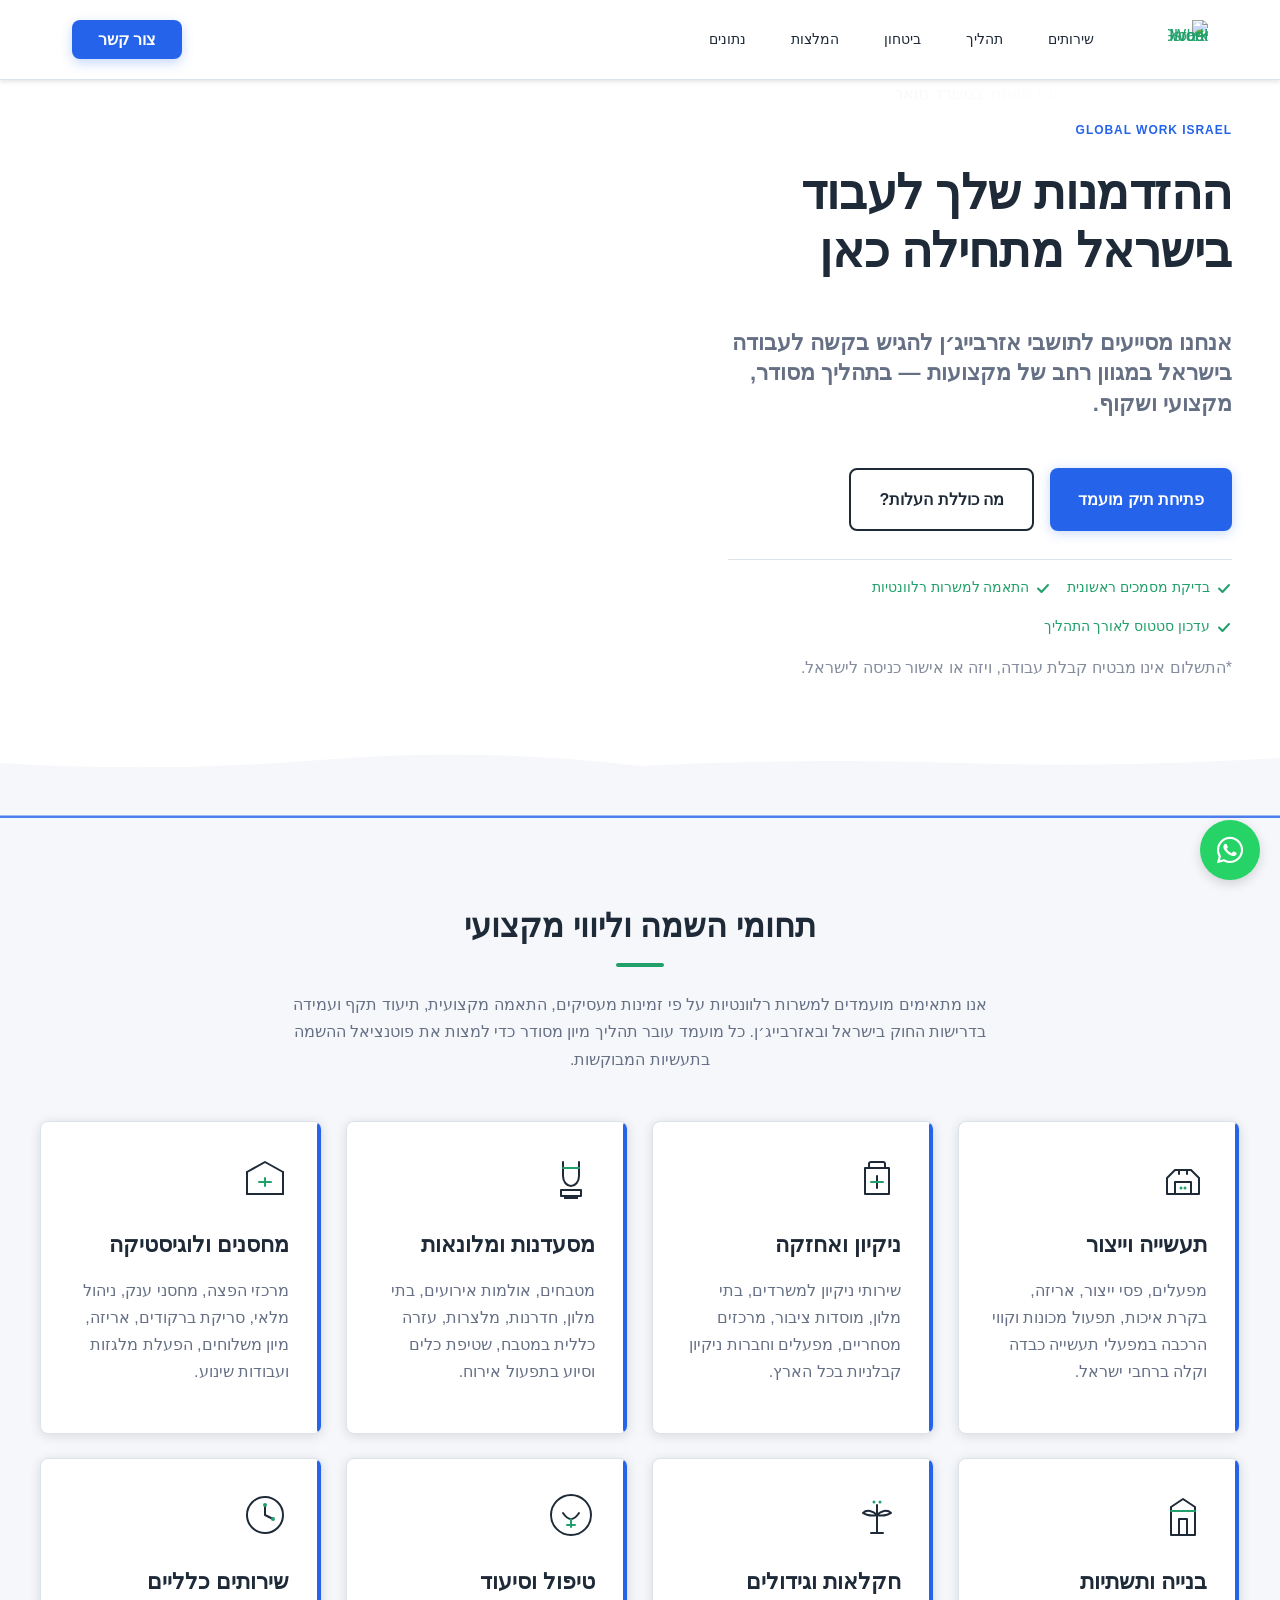
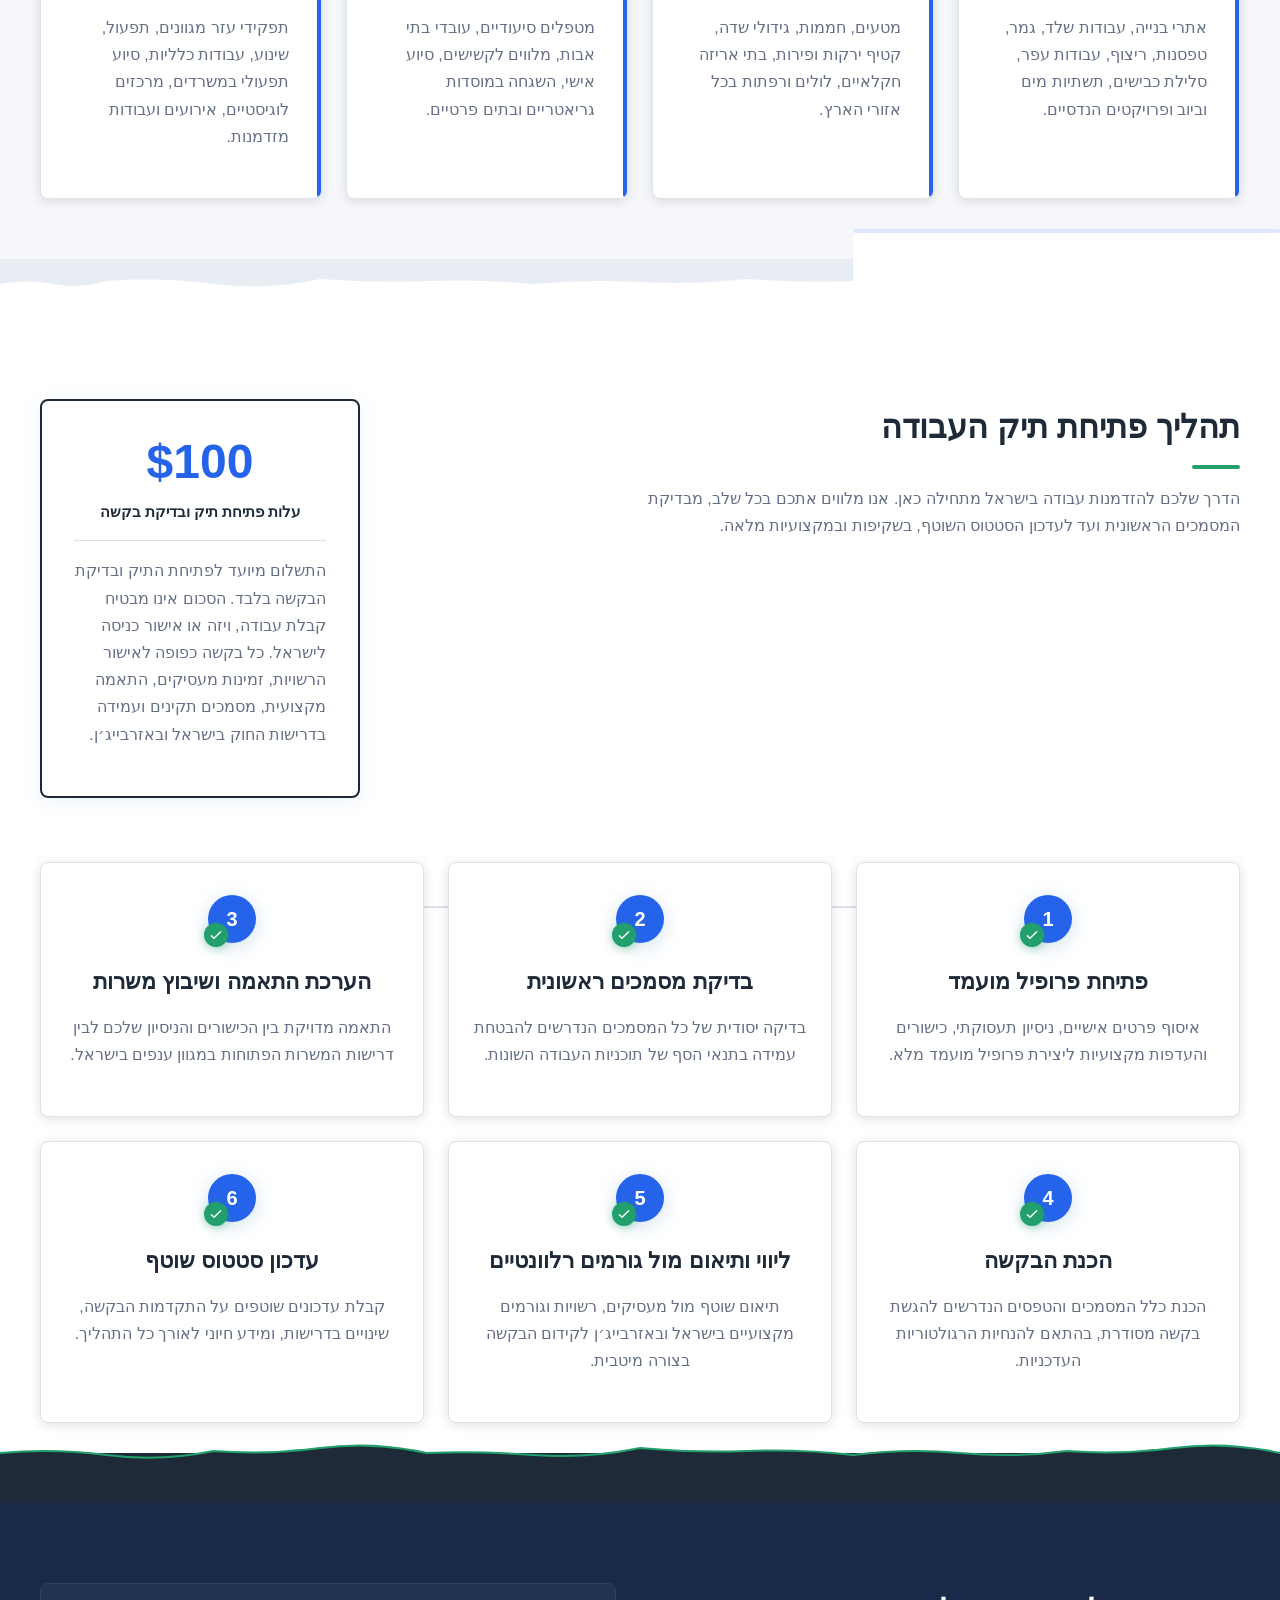
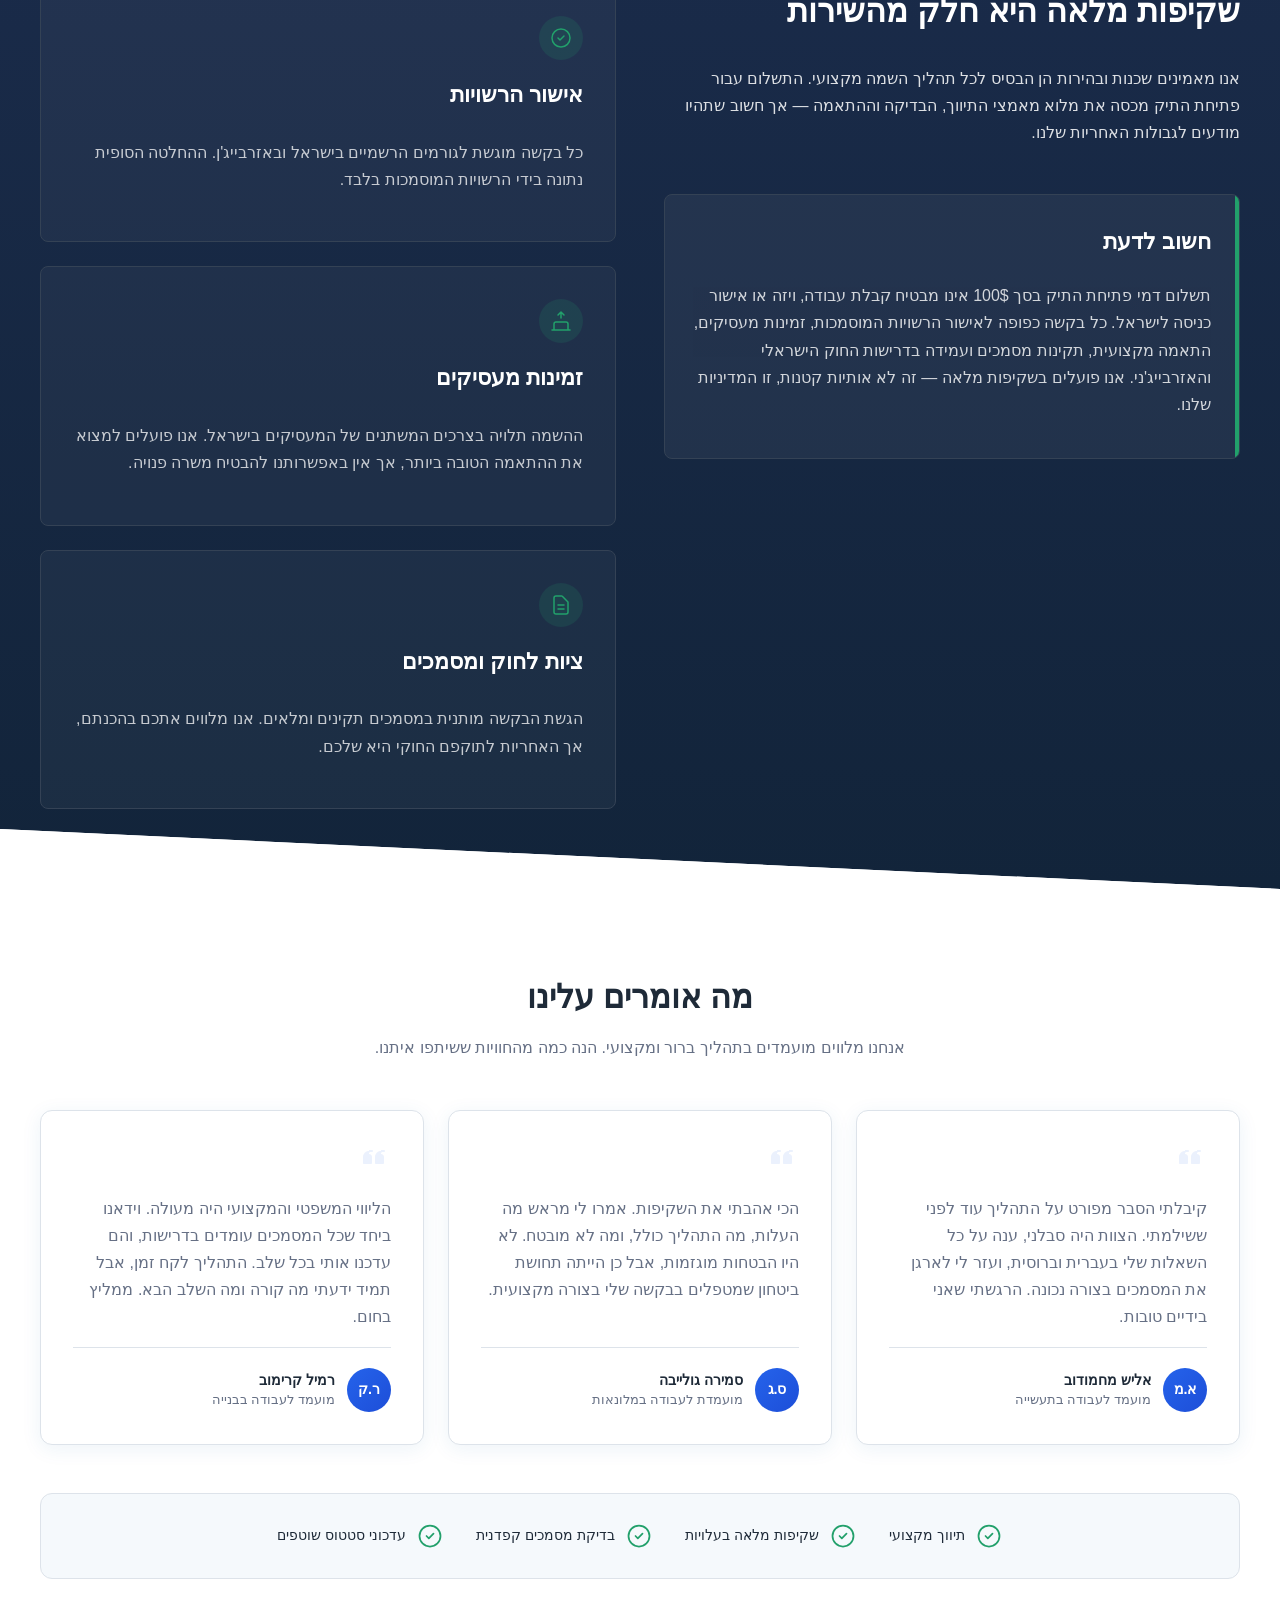
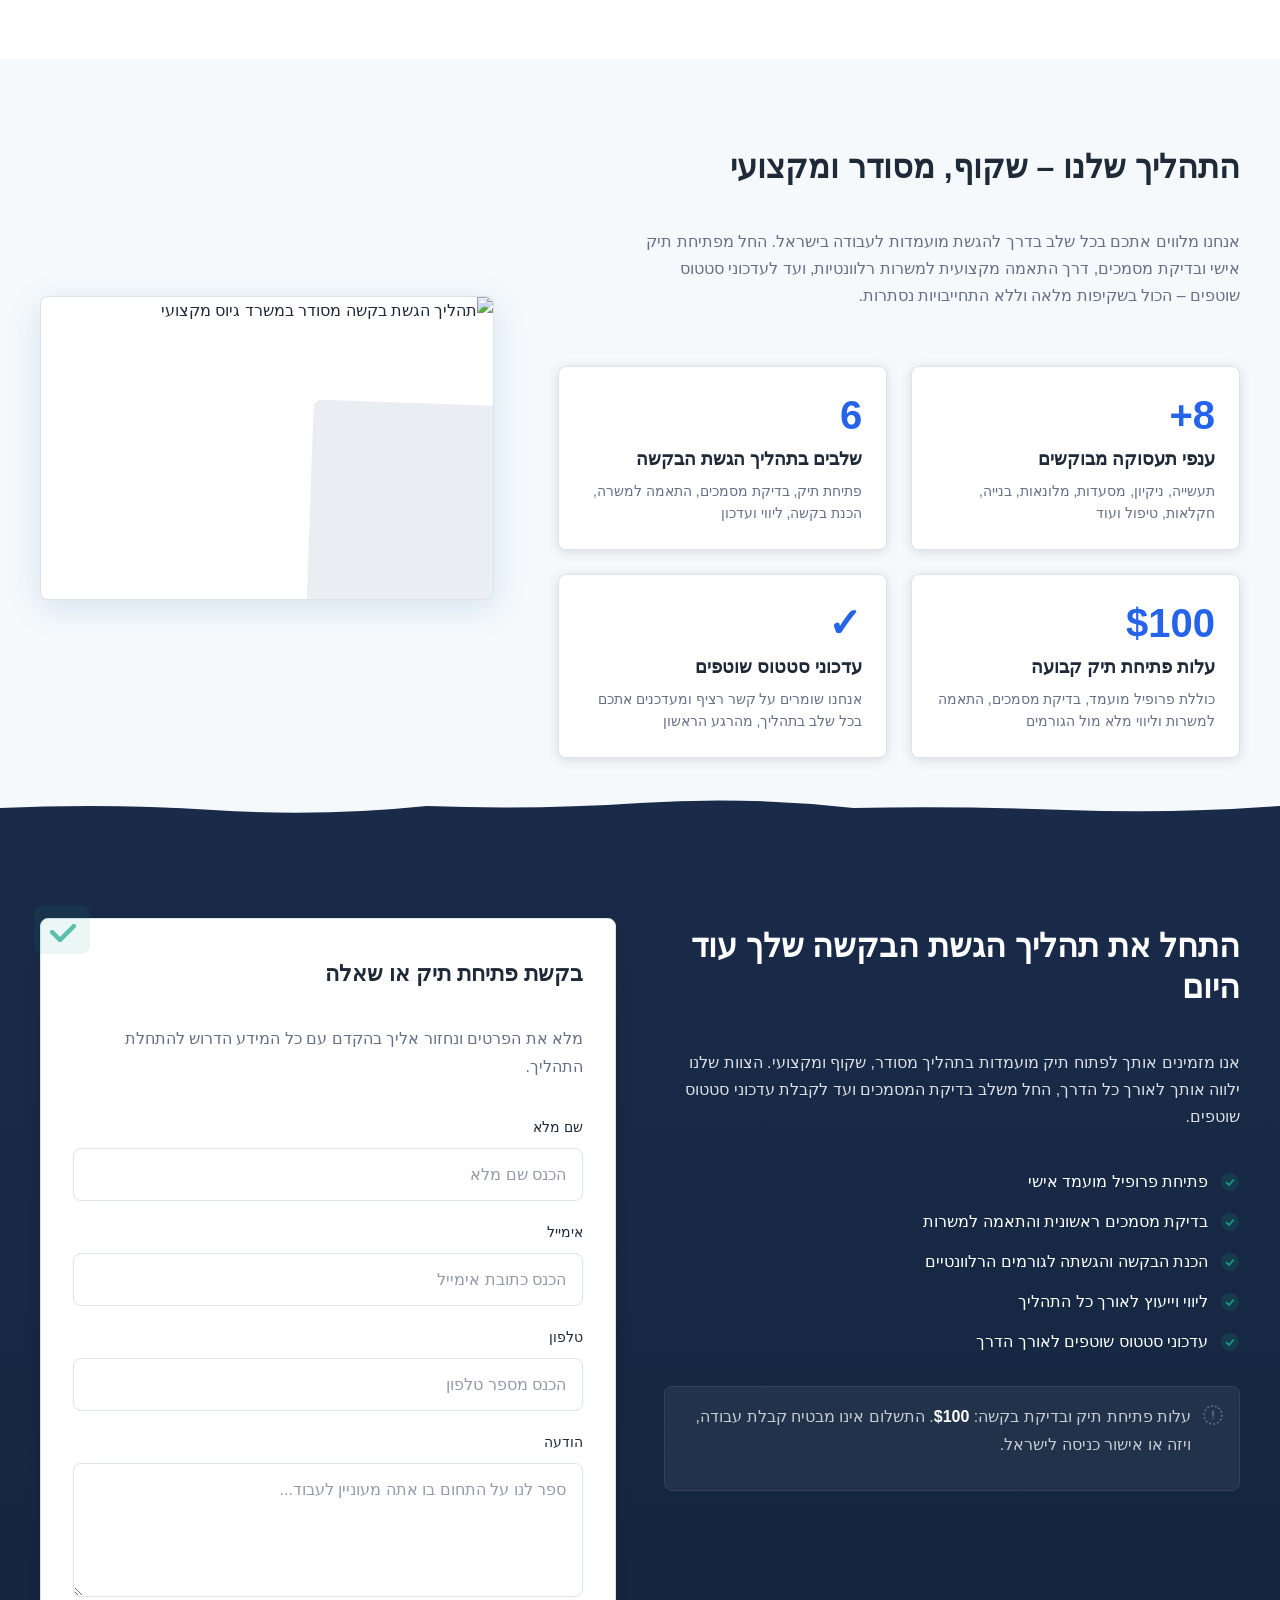
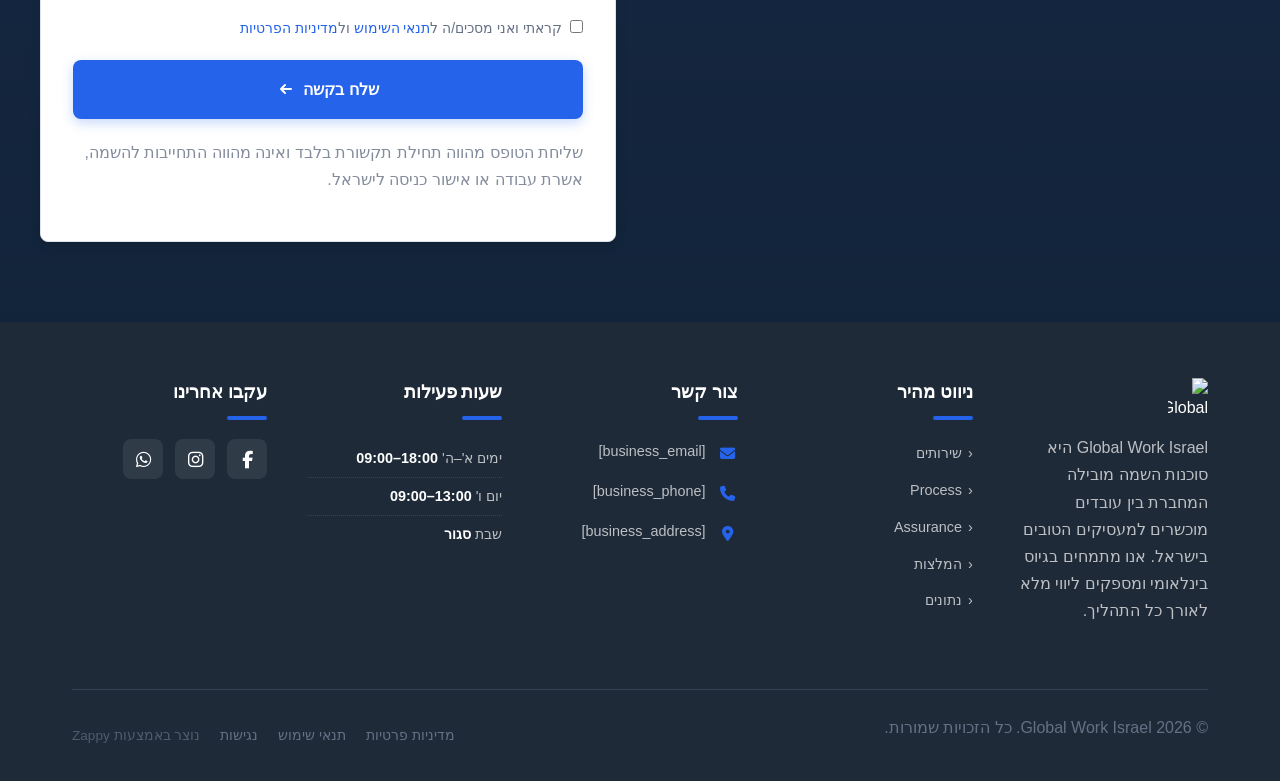
==== index.html @ 6b615a38 "Initial website commit" ====
<!DOCTYPE html><html lang="he" dir="rtl"><head>
    <meta charset="UTF-8">
    <meta name="viewport" content="width=device-width, initial-scale=1.0">
    <meta name="robots" content="index, follow">
    <title>מצאו עבודה בישראל בקלות — Global Work Israel</title>
    <meta name="description" content="סוכנות כוח אדם מקצועית לאזרחי אזרבייג'ן. התאמת משרות בתעשייה, ניקיון, בניין וסיעוד. שקיפות מלאה וליווי צמוד. דמי פתיחת תיק 100$ בלבד. התחילו עוד היום!">
    <meta name="keywords" content="סוכנויות תעסוקה לעבודה כללית, סוכנות כוח אדם זמני, חברות השמה לעובדים כלליים, הגשת מועמדות לעבודה בישראל, תיווך עבודה לאזרבייג'ן">
    
    <!-- Favicons -->
    <link rel="icon" type="image/x-icon" href="/assets/favicon.ico">
    <link rel="icon" type="image/png" sizes="16x16" href="/assets/favicon-16x16.png">
    <link rel="icon" type="image/png" sizes="32x32" href="/assets/favicon-32x32.png">
    <link rel="icon" type="image/png" sizes="48x48" href="/assets/favicon-48x48.png">
    <link rel="icon" type="image/png" sizes="192x192" href="/assets/favicon-192x192.png">
    <link rel="icon" type="image/png" sizes="512x512" href="/assets/favicon-512x512.png">
    <link rel="apple-touch-icon" href="/assets/apple-touch-icon.png">
    <!-- Zappy Analytics -->
<script>
(function() {
  'use strict';
  
  // Configuration
  var config = {
    websiteId: '4db1c656-168e-41d4-ab15-37f5e21668e4',
    apiUrl: 'https://api.zappy5.com/api/analytics/track',
    sessionDuration: 30 * 60 * 1000, // 30 minutes
    visitorDuration: 30 * 24 * 60 * 60 * 1000, // 30 days
    trackPageViews: true,
    trackClicks: true,
    trackFormSubmissions: true
  };
  
  // Generate or retrieve persistent visitor ID (30 days)
  function getVisitorId() {
    var visitorKey = 'zappy_visitor_' + config.websiteId;
    var visitor = null;
    
    try {
      visitor = localStorage.getItem(visitorKey);
      if (visitor) {
        var visitorData = JSON.parse(visitor);
        var now = Date.now();
        
        // Check if visitor ID is still valid (30 days)
        if (now - visitorData.created < config.visitorDuration) {
          // Update last seen timestamp
          visitorData.lastSeen = now;
          localStorage.setItem(visitorKey, JSON.stringify(visitorData));
          return visitorData.id;
        }
      }
    } catch (e) {
      console.warn('Zappy Analytics: LocalStorage not available');
    }
    
    // Generate new visitor ID
    var newVisitorId = 'zv_' + Date.now() + '_' + Math.random().toString(36).substr(2, 9);
    
    try {
      localStorage.setItem(visitorKey, JSON.stringify({
        id: newVisitorId,
        created: Date.now(),
        lastSeen: Date.now()
      }));
    } catch (e) {
      // Continue without local storage
    }
    
    return newVisitorId;
  }
  
  // Generate or retrieve session ID (30 minutes)
  function getSessionId() {
    var sessionKey = 'zappy_session_' + config.websiteId;
    var session = null;
    
    try {
      session = sessionStorage.getItem(sessionKey);
      if (session) {
        var sessionData = JSON.parse(session);
        var now = Date.now();
        
        // Check if session is still valid
        if (now - sessionData.timestamp < config.sessionDuration) {
          // Update timestamp
          sessionData.timestamp = now;
          sessionStorage.setItem(sessionKey, JSON.stringify(sessionData));
          return sessionData.id;
        }
      }
    } catch (e) {
      console.warn('Zappy Analytics: SessionStorage not available');
    }
    
    // Generate new session ID
    var newSessionId = 'zs_' + Date.now() + '_' + Math.random().toString(36).substr(2, 9);
    
    try {
      sessionStorage.setItem(sessionKey, JSON.stringify({
        id: newSessionId,
        timestamp: Date.now()
      }));
    } catch (e) {
      // Continue without session storage
    }
    
    return newSessionId;
  }
  
  var visitorId = getVisitorId();
  var sessionId = getSessionId();
  
  // Track an event
  function trackEvent(eventType, data) {
    data = data || {};
    
    var eventData = {
      website_id: config.websiteId,
      event_type: eventType,
      page_path: window.location.pathname,
      referrer: document.referrer || 'direct',
      visitor_id: visitorId,
      session_id: sessionId,
      metadata: data
    };
    
    // Use sendBeacon if available (better for page unload events)
    if (navigator.sendBeacon) {
      var blob = new Blob([JSON.stringify(eventData)], { type: 'application/json' });
      navigator.sendBeacon(config.apiUrl, blob);
    } else {
      // Fallback to fetch
      fetch(config.apiUrl, {
        method: 'POST',
        headers: {
          'Content-Type': 'application/json'
        },
        body: JSON.stringify(eventData),
        keepalive: true
      }).catch(function(error) {
        console.warn('Zappy Analytics: Failed to track event', error);
      });
    }
  }
  
  // Track page view
  if (config.trackPageViews) {
    trackEvent('pageview', {
      title: document.title,
      url: window.location.href
    });
  }
  
  // Track clicks on important elements
  if (config.trackClicks) {
    document.addEventListener('click', function(e) {
      var target = e.target;
      
      // Track button clicks (counted as actions)
      if (target.tagName === 'BUTTON' || target.closest('button')) {
        var button = target.tagName === 'BUTTON' ? target : target.closest('button');
        var clickMeta = {
          element: 'button',
          text: button.textContent.trim().substring(0, 100),
          id: button.id || null,
          class: button.className || null
        };
        
        trackEvent('click', clickMeta);
      }
      
      // Track link clicks (navigation - not counted as actions)
      else if (target.tagName === 'A' || target.closest('a')) {
        var link = target.tagName === 'A' ? target : target.closest('a');
        var navMeta = {
          element: 'link',
          text: link.textContent.trim().substring(0, 100),
          href: link.href,
          external: link.hostname !== window.location.hostname
        };
        
        trackEvent('navigation', navMeta);
      }
    }, true);
  }
  
  
  // Track form submissions
  if (config.trackFormSubmissions) {
    document.addEventListener('submit', function(e) {
      var form = e.target;
      
      trackEvent('form_submit', {
        form_id: form.id || null,
        form_name: form.name || null,
        form_action: form.action || null,
        form_method: form.method || 'GET'
      });
    }, true);
  }
  
  // Track time on page (send on page unload)
  var pageLoadTime = Date.now();
  
  window.addEventListener('beforeunload', function() {
    var timeOnPage = Math.floor((Date.now() - pageLoadTime) / 1000); // in seconds
    
    trackEvent('page_unload', {
      time_on_page: timeOnPage,
      page_path: window.location.pathname
    });
  });
  
  // Expose tracking function globally for custom events
  window.zappyAnalytics = {
    track: trackEvent,
    getVisitorId: function() { return visitorId; },
    getSessionId: function() { return sessionId; }
  };
  
})();
</script>
<!-- End Zappy Analytics -->
    <meta property="og:title" content="מצאו עבודה בישראל בקלות — Global Work Israel">
    <meta property="og:description" content="סוכנות כוח אדם מקצועית לאזרחי אזרבייג'ן. התאמת משרות בתעשייה, ניקיון, בניין וסיעוד. שקיפות מלאה וליווי צמוד. דמי פתיחת תיק 100$ בלבד. התחילו עוד היום!">
    <meta name="twitter:card" content="summary_large_image">
    <meta name="twitter:title" content="מצאו עבודה בישראל בקלות — Global Work Israel">
    <meta name="twitter:description" content="סוכנות כוח אדם מקצועית לאזרחי אזרבייג'ן. התאמת משרות בתעשייה, ניקיון, בניין וסיעוד. שקיפות מלאה וליווי צמוד. דמי פתיחת תיק 100$ בלבד. התחילו עוד היום!">
    <meta property="og:type" content="website">
  <meta property="og:locale" content="he_IL">
  
  
  
  
  
  <style>
    .skip-link { position: absolute; top: 0; left: 0; transform: translateY(-200%); padding: 12px 18px; background: var(--bg-dark, #1a1a1a); color: var(--text-light, #fff); font-weight: 600; border-radius: 0 0 8px 0; z-index: 10000; }
    .skip-link:focus { transform: none; outline: 2px solid var(--ring, #fff); outline-offset: 2px; }
    :focus-visible { outline: 2px solid var(--ring, currentColor); outline-offset: 3px; }
  </style>


  
    <!-- Favicons -->
    <link rel="icon" type="image/x-icon" href="/assets/favicon.ico">
    <link rel="icon" type="image/png" sizes="16x16" href="/assets/favicon-16x16.png">
    <link rel="icon" type="image/png" sizes="32x32" href="/assets/favicon-32x32.png">
    <link rel="icon" type="image/png" sizes="48x48" href="/assets/favicon-48x48.png">
    <link rel="icon" type="image/png" sizes="192x192" href="/assets/favicon-192x192.png">
    <link rel="icon" type="image/png" sizes="512x512" href="/assets/favicon-512x512.png">
    <link rel="apple-touch-icon" href="/assets/apple-touch-icon.png">
    <!-- Cookie Consent -->
    <link rel="stylesheet" href="https://cdn.jsdelivr.net/npm/vanilla-cookieconsent@3/dist/cookieconsent.css">
    <!-- Mickidum Accessibility Toolbar lazy-loaded by runtime -->
    <style id="zappy-critical-above-fold-css">
html{box-sizing:border-box;-webkit-text-size-adjust:100%}*,*::before,*::after{box-sizing:inherit}body{margin:0;min-width:320px;overflow-x:clip}img,svg,video{max-width:100%;height:auto}main{display:block}.container{width:min(100% - 32px,1200px);margin-inline:auto}.navbar,nav.navbar,header .navbar,header[role="banner"]{position:relative;z-index:1000;width:100%}.nav-container,.navbar .container{display:flex;align-items:center;justify-content:space-between;min-height:64px}.logo,.logo-link img{display:block;width:35px;height:35px;object-fit:contain}.nav-menu,#navMenu{list-style:none}.fa,.fas,.far,.fab,.fa-solid,.fa-regular,.fa-brands{display:inline-block;min-width:1em;text-align:center}html:not(#zappy-noop)[data-zappy-site-type="ecommerce"] .phone-header-btn,html:not(#zappy-noop) .navbar:has(.nav-ecommerce-icons)>.phone-header-btn{display:none!important;visibility:hidden!important;width:0!important;height:0!important;pointer-events:none!important}.hero-section,.index-hero-section,section[class*="hero"]{position:relative;overflow:hidden;min-height:560px}.hero-bg-wrapper,.hero-bg-image,section[class*="hero"] [class*="hero-bg"]{position:absolute;inset:0;width:100%;height:100%}.hero-bg-wrapper img,.hero-bg-image img,section[class*="hero"] [data-hero-bg],section[class*="hero"] img[data-hero-background="true"]{width:100%!important;height:100%!important;object-fit:cover!important;display:block}.hero-content,section[class*="hero"] .container{position:relative;z-index:2}@media(max-width:768px){:root{--header-height:72px;--total-header-height:72px;--zappy-mobile-menu-top:72px}html[data-zappy-site-type="ecommerce"] body{padding-top:var(--total-header-height,72px)}html[data-zappy-site-type="ecommerce"] body>nav.navbar,html[data-zappy-site-type="ecommerce"] body>.navbar:not(.zappy-catalog-menu){position:fixed!important;top:0;left:0;right:0;z-index:100000;width:100%;margin-bottom:0}.zappy-catalog-menu{position:fixed;top:var(--header-height,72px);left:0;right:0;z-index:99999}.nav-container,.navbar .container{min-height:60px}.nav-menu,#navMenu{max-width:100vw;overflow-x:hidden}.hero-section,.index-hero-section,section[class*="hero"]{min-height:100svh}.hero-bg-wrapper,.hero-bg-image,.hero-scrim{min-height:100svh}}
</style>
    <link rel="preload" href="/styles.css" as="style">
    <link rel="stylesheet" href="/styles.css" media="print" onload="this.media='all'">
    <noscript><link rel="stylesheet" href="/styles.css"></noscript>
    
    <script>window.ZAPPY_WEBSITE_ID = "4db1c656-168e-41d4-ab15-37f5e21668e4"; window.ZAPPY_API_BASE = "https://api.zappy5.com";</script>
    <link rel="preload" as="image" href="/assets/site-index-hero-image-1.webp" fetchpriority="high">

    <style id="zappy-dropdown-submenu-styles">
      /* ========== DESKTOP DROPDOWN SUBMENU STYLES ========== */
      /* Base styles for dropdown submenus - parent must be positioned */
      .nav-menu li:has(.sub-menu), nav li:has(.sub-menu), .navbar li:has(.sub-menu), #navMenu li:has(.sub-menu) { position: relative; }
      /* Submenu base - hidden by default */
      .nav-menu .sub-menu, nav .sub-menu, .navbar .sub-menu, #navMenu .sub-menu { display: block !important; position: absolute !important; top: 100%; left: 0; min-width: 220px; border-radius: 8px; box-shadow: 0 8px 25px rgba(0,0,0,0.15); padding: 8px 0; opacity: 0; visibility: hidden; transform: translateY(10px); transition: all 0.3s ease; z-index: 1000; list-style: none; pointer-events: none; }
      /* CRITICAL: Desktop hover styles to show dropdown */
      .nav-menu li:hover > .sub-menu, nav li:hover > .sub-menu, .navbar li:hover > .sub-menu, #navMenu li:hover > .sub-menu { opacity: 1 !important; visibility: visible !important; transform: translateY(0) !important; pointer-events: auto !important; }
      /* Submenu item styling */
      .sub-menu li { list-style: none; margin: 0; padding: 0; }
      .sub-menu a { display: block !important; padding: 10px 16px !important; color: var(--text-dark, #333) !important; font-weight: 500; text-decoration: none; white-space: nowrap; transition: background-color 0.2s; }
      .sub-menu .zappy-nav-child > a { padding-left: 28px !important; font-size: 0.9em !important; opacity: 0.85 !important; }
      [dir="rtl"] .sub-menu .zappy-nav-child > a, html[lang="he"] .sub-menu .zappy-nav-child > a, html[lang="ar"] .sub-menu .zappy-nav-child > a { padding-left: 10px !important; padding-right: 28px !important; }
      .sub-menu .zappy-nav-parent > a { font-weight: 600 !important; }
      .sub-menu a:hover { background-color: #f5f5f5; }
      /* RTL (Hebrew/Arabic) dropdown positioning */
      [dir="rtl"] .nav-menu .sub-menu, [dir="rtl"] nav .sub-menu, [dir="rtl"] .navbar .sub-menu, html[lang="he"] .nav-menu .sub-menu, html[lang="he"] nav .sub-menu, html[lang="he"] .navbar .sub-menu, html[lang="ar"] .nav-menu .sub-menu, html[lang="ar"] nav .sub-menu, html[lang="ar"] .navbar .sub-menu { left: auto !important; right: 0 !important; }
      /* Hide empty dropdown menus (exclude catalog sub-menus that use <a> children instead of <li>) */
      .sub-menu:empty, .sub-menu:not(:has(li:not(.zappy-hidden-menu-item))):not(:has(> a)), .sub-menu:not(:has(li)):not(:has(> a)) { display: none !important; opacity: 0 !important; visibility: hidden !important; pointer-events: none !important; }
      /* Desktop: show submenu on Menu Group hover */
      li:has(.menu-group-title):hover > .sub-menu { opacity: 1 !important; visibility: visible !important; transform: translateY(0) !important; pointer-events: auto !important; }
      /* Menu Group title styling */
      .nav-menu > li > .menu-group-title, #navMenu > li > .menu-group-title { display: inline-block; padding: 0.5rem 1rem; cursor: default; user-select: none; }
      
      /* ========== MOBILE SUBMENU STYLES ========== */
      @media (max-width: 768px) {
        .nav-menu .sub-menu, nav .sub-menu, .navbar .sub-menu, #navMenu .sub-menu { position: static !important; transform: none !important; box-shadow: none !important; background: transparent !important; max-height: 0; overflow: hidden; opacity: 0; visibility: hidden; transition: max-height 0.3s ease, opacity 0.3s ease; padding: 0 !important; border-radius: 0 !important; }
        .navbar .sub-menu.mobile-expanded, .nav-menu .sub-menu.mobile-expanded, #navMenu .sub-menu.mobile-expanded { max-height: none !important; overflow-y: visible !important; opacity: 1 !important; visibility: visible !important; padding: 8px 0 8px 16px !important; }
        [dir="rtl"] .sub-menu.mobile-expanded, html[lang="he"] .sub-menu.mobile-expanded { padding: 8px 16px 8px 0 !important; }
        /* Disable hover behavior on mobile */
        .nav-menu li:hover > .sub-menu, nav li:hover > .sub-menu, .navbar li:hover > .sub-menu, #navMenu li:hover > .sub-menu { opacity: 0; visibility: hidden; pointer-events: none; }
        .nav-menu li > .sub-menu.mobile-expanded, nav li > .sub-menu.mobile-expanded, .navbar li > .sub-menu.mobile-expanded, #navMenu li > .sub-menu.mobile-expanded { opacity: 1 !important; visibility: visible !important; pointer-events: auto !important; }
        .nav-menu li:has(.sub-menu), nav li:has(.sub-menu), .navbar li:has(.sub-menu), #navMenu li:has(.sub-menu) { display: flex !important; flex-wrap: wrap !important; align-items: center !important; position: relative !important; min-height: 44px !important; }
        .nav-menu li:has(.sub-menu) > a, nav li:has(.sub-menu) > a, .navbar li:has(.sub-menu) > a, #navMenu li:has(.sub-menu) > a { flex: 1 !important; min-width: 0 !important; }
        .nav-menu li:has(.sub-menu) > .menu-group-title, nav li:has(.sub-menu) > .menu-group-title, .navbar li:has(.sub-menu) > .menu-group-title, #navMenu li:has(.sub-menu) > .menu-group-title { flex: 1 !important; min-width: 0 !important; padding: 0 !important; line-height: inherit !important; }
        .nav-menu li:has(.sub-menu) > .sub-menu, nav li:has(.sub-menu) > .sub-menu, .navbar li:has(.sub-menu) > .sub-menu, #navMenu li:has(.sub-menu) > .sub-menu { flex-basis: 100% !important; width: 100% !important; }
        .nav-menu li:has(.sub-menu) > a [class*="chevron"], .nav-menu li:has(.sub-menu) > a [class*="arrow"], .nav-menu li:has(.sub-menu) > a .fa-chevron-down, .nav-menu li:has(.sub-menu) > a .fa-angle-down, nav li:has(.sub-menu) > a [class*="chevron"], nav li:has(.sub-menu) > a [class*="arrow"], #navMenu li:has(.sub-menu) > a [class*="chevron"], #navMenu li:has(.sub-menu) > a [class*="arrow"] { display: none !important; visibility: hidden !important; }
        .mobile-submenu-toggle { display: flex !important; align-items: center !important; justify-content: center !important; width: 44px !important; height: auto !important; background: transparent !important; border: none !important; cursor: pointer !important; color: var(--text-dark) !important; position: static !important; flex-shrink: 0 !important; align-self: stretch !important; z-index: 2 !important; padding: 0 !important; margin: 0 !important; }
        .mobile-submenu-toggle::after { content: '' !important; width: 0 !important; height: 0 !important; border-left: 6px solid transparent !important; border-right: 6px solid transparent !important; border-top: 7px solid currentColor !important; transition: transform 0.3s ease !important; }
        .mobile-submenu-toggle.expanded::after { transform: rotate(180deg) !important; }
        .sub-menu a { padding: 10px 0 !important; display: block !important; color: var(--text-dark) !important; white-space: normal !important; }
        .sub-menu .zappy-nav-child > a { padding-left: 28px !important; font-size: 0.9em !important; opacity: 0.85 !important; }
        [dir="rtl"] .sub-menu .zappy-nav-child > a, html[lang="he"] .sub-menu .zappy-nav-child > a, html[lang="ar"] .sub-menu .zappy-nav-child > a { padding-left: 0 !important; padding-right: 28px !important; }
        .sub-menu .zappy-nav-parent > a { font-weight: 600 !important; }
        .nav-menu.active, #navMenu.active { max-width: 100vw !important; overflow-x: hidden !important; box-sizing: border-box !important; }
        .navbar .sub-menu li a, nav.navbar .sub-menu li a, .zappy-products-dropdown .sub-menu a { color: var(--text-dark) !important; }
      }
      @media (min-width: 769px) { .mobile-submenu-toggle { display: none !important; } }
    </style>

    <style id="zappy-widget-visibility">
      html[dir="rtl"] .whatsapp-float { right: 20px !important; left: auto !important; }
      html[dir="ltr"] .whatsapp-float, html:not([dir]) .whatsapp-float { left: 20px !important; right: auto !important; }
      html[dir="rtl"] #mic-access-tool-general-button, html[dir="rtl"] .mic-access-tool-general-button,
      html[dir="rtl"] #mic-init-access-tool .mic-access-tool-general-button,
      html[dir="rtl"] #mic-init-access-tool #mic-access-tool-general-button,
      html[dir="rtl"] ._access-icon { left: 20px !important; right: auto !important; }
      html[dir="ltr"] #mic-access-tool-general-button, html[dir="ltr"] .mic-access-tool-general-button,
      html[dir="ltr"] #mic-init-access-tool .mic-access-tool-general-button,
      html[dir="ltr"] #mic-init-access-tool #mic-access-tool-general-button,
      html[dir="ltr"] ._access-icon,
      html:not([dir]) #mic-access-tool-general-button, html:not([dir]) .mic-access-tool-general-button,
      html:not([dir]) #mic-init-access-tool .mic-access-tool-general-button,
      html:not([dir]) #mic-init-access-tool #mic-access-tool-general-button,
      html:not([dir]) ._access-icon { right: 20px !important; left: auto !important; }
      @media (max-width: 768px) { .whatsapp-float { display: flex !important; } }
      @media (min-width: 769px) { .whatsapp-float { display: flex !important; } }
      @media (max-width: 768px) {
        #mic-access-tool-general-button, .mic-access-tool-general-button,
        #mic-init-access-tool .mic-access-tool-general-button, #mic-init-access-tool #mic-access-tool-general-button,
        ._access-icon { display: flex !important; visibility: visible !important; opacity: 1 !important; pointer-events: auto !important; }
        #mic-access-tool-box.opened-mic-access-tool, .mic-access-tool-box.opened-mic-access-tool,
        #mic-init-access-tool #mic-access-tool-box.opened-mic-access-tool {
          visibility: visible !important; opacity: 1 !important; pointer-events: auto !important;
        }
      }
      @media (min-width: 769px) {
        #mic-access-tool-general-button, .mic-access-tool-general-button,
        #mic-init-access-tool .mic-access-tool-general-button, #mic-init-access-tool #mic-access-tool-general-button,
        ._access-icon { display: flex !important; visibility: visible !important; opacity: 1 !important; pointer-events: auto !important; }
        #mic-access-tool-box.opened-mic-access-tool, .mic-access-tool-box.opened-mic-access-tool,
        #mic-init-access-tool #mic-access-tool-box.opened-mic-access-tool {
          visibility: visible !important; opacity: 1 !important; pointer-events: auto !important;
        }
      }
    </style>
</head>
<body>
<a class="skip-link" href="#main">דלג לתוכן הראשי</a>
  <nav class="navbar" dir="rtl">
  <!-- Mobile buttons: MUST be direct children of .navbar (outside nav-container) -->
  <button class="mobile-toggle" id="mobileToggle" aria-label="Menu">
    <svg style="display:block !important" class="hamburger-icon" width="24" height="24" viewBox="0 0 24 24" fill="none">
      <path d="M3 12h18M3 6h18M3 18h18" stroke="currentColor" stroke-width="2" stroke-linecap="round"></path>
    </svg>
    <svg class="close-icon" width="24" height="24" viewBox="0 0 24 24" fill="none" style="display:none !important">
      <path d="M18 6L6 18M6 6l12 12" stroke="currentColor" stroke-width="2" stroke-linecap="round"></path>
    </svg>
  </button>
  
  <button class="phone-header-btn" data-phone="[business_phone]" aria-label="Call">
    <svg width="20" height="20" viewBox="0 0 24 24" fill="currentColor">
      <path d="M22 16.92v3a2 2 0 0 1-2.18 2 19.79 19.79 0 0 1-8.63-3.07 19.5 19.5 0 0 1-6-6 19.79 19.79 0 0 1-3.07-8.67A2 2 0 0 1 4.11 2h3a2 2 0 0 1 2 1.72 12.84 12.84 0 0 0 .7 2.81 2 2 0 0 1-.45 2.11L8.09 9.91a16 16 0 0 0 6 6l1.27-1.27a2 2 0 0 1 2.11-.45 12.84 12.84 0 0 0 2.81.7A2 2 0 0 1 22 16.92z"></path>
    </svg>
  </button>

  <!-- nav-container: REQUIRED wrapper for layout elements (brand, menu, CTA) -->
  <div class="nav-container">
    <div class="nav-right-group"><div class="nav-brand">
      <a href="/" class="logo-link"><img class="logo" src="/assets/site-----image-1.webp" alt="Global Work Israel" decoding="async" width="35" height="35"></a>
    </div><ul class="nav-menu" id="navMenu"><li><a href="#services">שירותים</a></li><li><a href="#process">תהליך</a></li><li><a href="#assurance">ביטחון</a></li><li><a href="#testimonials">המלצות</a></li><li><a href="#stats">נתונים</a></li><li class="mobile-contact-link nav-cta-mobile-item"><a href="#cta" class="nav-cta-btn">צור קשר</a></li></ul></div>
    
    
    
    <div class="nav-cta-container">
      <a href="#cta" class="nav-cta-btn">צור קשר</a>
    </div>
  </div>
</nav>
<script>

// Navbar Mobile Menu Toggle and Contrast Fix
(function() {
  // Use 'load' event instead of 'DOMContentLoaded' to ensure we run AFTER all other scripts
  window.addEventListener('load', function() {
    
    // FIX MOBILE BUTTON CONTRAST
    // Detect navbar background color and apply contrasting color to mobile buttons
    const navbar = document.querySelector('.navbar, nav, header');
    if (!navbar) {
      console.log('[Navbar] Navbar element not found');
      return;
    }
    
    // DECLARE VARIABLES EARLY to avoid Temporal Dead Zone errors
    // These are used in multiple places below
    let mobileToggle = document.getElementById('mobileToggle') ||
                       document.querySelector('.mobile-toggle') ||
                       document.querySelector('.hamburger') ||
                       document.querySelector('.hamburger-menu') ||
                       document.querySelector('.menu-toggle') ||
                       document.querySelector('.burger-menu') ||
                       document.querySelector('[aria-label="Menu"]') ||
                       document.querySelector('[aria-label="תפריט"]');
    
    const phoneBtn = document.querySelector('.phone-header-btn');
    
    const computedStyle = window.getComputedStyle(navbar);
    let bgColor = computedStyle.backgroundColor;
    
    console.log('[Navbar] Initial navbar background:', bgColor);
    
    // Check if background is transparent or rgba with 0 alpha
    const isTransparent = bgColor === 'transparent' || 
                         bgColor === 'rgba(0, 0, 0, 0)' ||
                         (bgColor.startsWith('rgba') && bgColor.includes(', 0)'));
    
    if (isTransparent) {
      // Check for background-image or gradient
      const bgImage = computedStyle.backgroundImage;
      if (bgImage && bgImage !== 'none') {
        console.log('[Navbar] Navbar has background image/gradient, using dark text');
        bgColor = 'rgb(240, 240, 240)'; // Assume light background
      } else {
        // Transparent navbar - check body background
        const bodyBg = window.getComputedStyle(document.body).backgroundColor;
        console.log('[Navbar] Navbar transparent, using body background:', bodyBg);
        bgColor = bodyBg;
      }
    }
    
    // Calculate luminance to determine if background is light or dark
    const rgb = bgColor.match(/\d+/g);
    if (rgb && rgb.length >= 3) {
      const r = parseInt(rgb[0]);
      const g = parseInt(rgb[1]);
      const b = parseInt(rgb[2]);
      const luminance = (0.299 * r + 0.587 * g + 0.114 * b) / 255;
      
      // Mobile button colors are set by Claude's AI-generated CSS (same as .nav-menu a)
      // No dynamic color overrides needed - colors come from the generated navbar CSS
      console.log('[Navbar] Mobile button colors preserved from Claude CSS (luminance:', luminance.toFixed(2) + ')');
      
      // FIX ICON SIZES - Ensure SVGs are properly sized and visible
      // INJECT CRITICAL CSS TO OVERRIDE ANY CONFLICTING RULES
      const criticalCSS = document.createElement('style');
      criticalCSS.id = 'zappy-mobile-nav-fix';
      const htmlLang = document.documentElement.lang || 'en';
      const htmlDir = document.documentElement.dir || 'ltr';
      // Check both dir attribute AND lang for RTL detection
      // dir="rtl" is the most reliable indicator
      const isRTL = htmlDir === 'rtl' || htmlLang === 'he' || htmlLang === 'ar';
      
      criticalCSS.textContent = `
        /* Hide mobile buttons on desktop, show only on mobile */
        @media (min-width: 769px) {
          .mobile-toggle,
          .phone-header-btn {
            display: none !important;
          }
        }
        
        /* Show and position mobile buttons correctly on mobile */
        @media (max-width: 768px) {
          .navbar,
          nav.navbar {
            min-height: 70px !important;
          }

          .mobile-toggle,
          .phone-header-btn {
            position: absolute !important;
            top: 0 !important;
            bottom: 0 !important;
            margin-top: auto !important;
            margin-bottom: auto !important;
            transform: none !important;
            z-index: 1001 !important;
            display: flex !important;
            align-items: center !important;
            justify-content: center !important;
            width: 36px !important;
            height: 36px !important;
            border-radius: 50% !important;
            border: none !important;
            cursor: pointer !important;
            padding: 6px !important;
            background: none !important;
            color: var(--nav-text, var(--text-dark)) !important;
            touch-action: manipulation !important;
            -webkit-tap-highlight-color: transparent !important;
          }

          html[data-zappy-site-type="ecommerce"] .phone-header-btn,
          body[data-zappy-site-type="ecommerce"] .phone-header-btn,
          html[data-zappy-site-type="ecommerce"] header .phone-header-btn,
          html[data-zappy-site-type="ecommerce"] nav .phone-header-btn {
            display: none !important;
            visibility: hidden !important;
            width: 0 !important;
            height: 0 !important;
            min-width: 0 !important;
            overflow: hidden !important;
          }
          
          /* LTR positioning (default): hamburger LEFT, phone RIGHT */
          html:not([dir="rtl"]):not([lang="he"]):not([lang="ar"]) .mobile-toggle,
          html[dir="ltr"] .mobile-toggle {
            left: 12px !important;
            right: auto !important;
          }
          html:not([dir="rtl"]):not([lang="he"]):not([lang="ar"]) .phone-header-btn,
          html[dir="ltr"] .phone-header-btn {
            right: 12px !important;
            left: auto !important;
          }
          
          /* RTL positioning: hamburger RIGHT, phone LEFT */
          html[dir="rtl"] .mobile-toggle,
          html[lang="he"] .mobile-toggle,
          html[lang="ar"] .mobile-toggle {
            right: 12px !important;
            left: auto !important;
          }
          html[dir="rtl"] .phone-header-btn,
          html[lang="he"] .phone-header-btn,
          html[lang="ar"] .phone-header-btn {
            left: 12px !important;
            right: auto !important;
          }
          
          /* CRITICAL: Ensure nav-container has min-height on mobile */
          /* All children are positioned absolutely/fixed on mobile, so height:auto collapses to 0 */
          .nav-container {
            min-height: 70px !important;
            position: relative !important;
          }
          
          /* Ensure SVG icons are properly sized and inherit color */
          .mobile-toggle svg,
          .phone-header-btn svg {
            width: 24px !important;
            height: 24px !important;
            /* Don't force display - let JavaScript control hamburger/close toggle */
          }
          
          /* Reset nav-cta-container on mobile - remove desktop box-shadow/padding */
          /* that creates a visible ghost box when CTA button is hidden */
          .nav-cta-container {
            box-shadow: none !important;
            padding: 0 !important;
          }
          
          /* Hide nav-cta-container entirely on mobile when there's no lang-switcher */
          /* (only the CTA button is inside, and it's hidden on mobile) */
          .nav-cta-container:not(:has(.lang-switcher)) {
            display: none !important;
          }
          
          /* CRITICAL: Prevent hero image fade gradient from bleeding over headline text */
          /* The .image-fade-gradient has bottom: -30px (extends below parent) */
          /* On mobile stacked layout, this overlaps the h1 text below the image */
          .hero-image-column {
            overflow: hidden !important;
          }
          .image-fade-gradient {
            bottom: 0 !important;
          }
          
          /* Hide desktop language switcher on mobile - hamburger menu handles it */
          /* High specificity to override stored CSS */
          .lang-switcher,
          .nav-cta-container .lang-switcher,
          .nav-container .lang-switcher,
          .navbar .lang-switcher,
          .navbar .nav-cta-container .lang-switcher {
            display: none !important;
          }
        }
      `;
      
      // Remove existing fix if present and inject new one
      const existing = document.getElementById('zappy-mobile-nav-fix');
      if (existing) existing.remove();
      document.head.appendChild(criticalCSS);
      
      console.log('[Navbar] Critical CSS injected for mobile nav positioning');
      
      // ONLY apply inline positioning styles on mobile viewport
      // On desktop, the CSS handles hiding these buttons with display: none
      // Inline styles were breaking desktop layout by overriding CSS
      const isMobileViewport = window.innerWidth <= 768;
      
      if (mobileToggle) {
        // Icon sizing applies to all viewports for consistency
        const hamburgerIcon = mobileToggle.querySelector('.hamburger-icon');
        const closeIcon = mobileToggle.querySelector('.close-icon');
        
        if (hamburgerIcon) {
          hamburgerIcon.style.setProperty('width', '24px', 'important');
          hamburgerIcon.style.setProperty('height', '24px', 'important');
          hamburgerIcon.style.setProperty('display', 'block', 'important'); // Show hamburger by default
        }
        if (closeIcon) {
          closeIcon.style.setProperty('width', '24px', 'important');
          closeIcon.style.setProperty('height', '24px', 'important');
          closeIcon.style.setProperty('display', 'none', 'important'); // Hide close icon by default
        }
        
        // ONLY set positioning inline styles on mobile
        if (isMobileViewport) {
          mobileToggle.style.setProperty('position', 'absolute', 'important');
          mobileToggle.style.setProperty('top', '0', 'important');
          mobileToggle.style.setProperty('bottom', '0', 'important');
          mobileToggle.style.setProperty('margin-top', 'auto', 'important');
          mobileToggle.style.setProperty('margin-bottom', 'auto', 'important');
          mobileToggle.style.setProperty('transform', 'none', 'important');
          mobileToggle.style.setProperty('z-index', '1001', 'important');
          
          // Clear any inline left/right so CSS can take over based on html[dir]
          mobileToggle.style.removeProperty('left');
          mobileToggle.style.removeProperty('right');
          
          console.log('[Navbar] Mobile toggle positioning applied (mobile viewport)');
        } else {
          // On desktop, clear any positioning styles to let CSS handle it
          mobileToggle.style.removeProperty('position');
          mobileToggle.style.removeProperty('top');
          mobileToggle.style.removeProperty('transform');
          mobileToggle.style.removeProperty('z-index');
          mobileToggle.style.removeProperty('left');
          mobileToggle.style.removeProperty('right');
          console.log('[Navbar] Desktop viewport - cleared mobile toggle inline positioning');
        }
      }
      
      if (phoneBtn) {
        // Icon sizing applies to all viewports
        const phoneIcon = phoneBtn.querySelector('svg');
        if (phoneIcon) {
          phoneIcon.style.width = '24px';
          phoneIcon.style.height = '24px';
          phoneIcon.setAttribute('width', '24');
          phoneIcon.setAttribute('height', '24');
        }
        
        // ONLY set positioning inline styles on mobile
        if (isMobileViewport) {
          phoneBtn.style.setProperty('position', 'absolute', 'important');
          phoneBtn.style.setProperty('top', '0', 'important');
          phoneBtn.style.setProperty('bottom', '0', 'important');
          phoneBtn.style.setProperty('margin-top', 'auto', 'important');
          phoneBtn.style.setProperty('margin-bottom', 'auto', 'important');
          phoneBtn.style.setProperty('transform', 'none', 'important');
          phoneBtn.style.setProperty('z-index', '1001', 'important');
          
          // Clear any inline left/right so CSS can take over based on html[dir]
          phoneBtn.style.removeProperty('left');
          phoneBtn.style.removeProperty('right');
          
          console.log('[Navbar] Phone button positioning applied (mobile viewport)');
        } else {
          // On desktop, clear any positioning styles to let CSS handle it
          phoneBtn.style.removeProperty('position');
          phoneBtn.style.removeProperty('top');
          phoneBtn.style.removeProperty('transform');
          phoneBtn.style.removeProperty('z-index');
          phoneBtn.style.removeProperty('left');
          phoneBtn.style.removeProperty('right');
          console.log('[Navbar] Desktop viewport - cleared phone button inline positioning');
        }
      }
    } else {
      console.log('[Navbar] Could not parse background color:', bgColor);
    }
    
    // MOBILE MENU TOGGLE
    // Re-query in case DOM changed (mobileToggle already declared at top of function)
    mobileToggle = document.getElementById('mobileToggle') ||
                   document.querySelector('.mobile-toggle') ||
                   document.querySelector('.hamburger') ||
                   document.querySelector('.hamburger-menu') ||
                   document.querySelector('.menu-toggle') ||
                   document.querySelector('.burger-menu') ||
                   document.querySelector('[aria-label="Menu"]') ||
                   document.querySelector('[aria-label="תפריט"]');
    
    // EXPANDED SEARCH: Find nav menu by ID or class
    const navMenu = document.getElementById('navMenu') ||
                  document.querySelector('.nav-menu') ||
                  document.querySelector('.nav-links') ||
                  document.querySelector('nav ul:not(.submenu)');
    
    if (!mobileToggle || !navMenu) {
      console.log('[Navbar] Mobile toggle or menu not found:', { toggle: !!mobileToggle, menu: !!navMenu });
      return;
    }
    
    // Ensure navMenu has ID for CSS targeting
    if (!navMenu.id) {
      navMenu.id = 'navMenu';
    }
    
    console.log('[Navbar] Initializing mobile menu...');
    
    // Remove any existing event listeners by cloning the button
    const newToggle = mobileToggle.cloneNode(true);
    mobileToggle.parentNode.replaceChild(newToggle, mobileToggle);
    
    // Toggle menu handler (shared by click and touchend)
    function handleToggle(e) {
      e.preventDefault();
      e.stopPropagation();
      
      const hamburgerIcon = newToggle.querySelector('.hamburger-icon');
      const closeIcon = newToggle.querySelector('.close-icon');
      const isActive = navMenu.classList.contains('active');
      
      if (isActive) {
        // Close menu
        navMenu.classList.remove('active');
        if (hamburgerIcon) hamburgerIcon.style.setProperty('display', 'block', 'important');
        if (closeIcon) closeIcon.style.setProperty('display', 'none', 'important');
        document.body.style.overflow = '';
        document.body.classList.remove('menu-open');
        console.log('[Navbar] Menu closed');
      } else {
        // Open menu
        navMenu.classList.add('active');
        if (hamburgerIcon) hamburgerIcon.style.setProperty('display', 'none', 'important');
        if (closeIcon) closeIcon.style.setProperty('display', 'block', 'important');
        document.body.style.overflow = 'hidden';
        document.body.classList.add('menu-open');
        console.log('[Navbar] Menu opened');
      }
    }
    
    // Use click for desktop/emulation and touchend as iOS Safari fallback.
    // Prevent double-fire with a timestamp guard.
    var lastToggleTime = 0;
    function guardedToggle(e) {
      var now = Date.now();
      if (now - lastToggleTime < 300) return;
      lastToggleTime = now;
      handleToggle(e);
    }
    
    newToggle.addEventListener('click', guardedToggle);
    newToggle.addEventListener('touchend', guardedToggle);

    // Close the full-screen overlay menu on Escape
    document.addEventListener('keydown', function(e) {
      if ((e.key === 'Escape' || e.key === 'Esc') && navMenu.classList.contains('active')) {
        const hamburgerIcon = newToggle.querySelector('.hamburger-icon');
        const closeIcon = newToggle.querySelector('.close-icon');
        navMenu.classList.remove('active');
        if (hamburgerIcon) hamburgerIcon.style.setProperty('display', 'block', 'important');
        if (closeIcon) closeIcon.style.setProperty('display', 'none', 'important');
        document.body.style.overflow = '';
        document.body.classList.remove('menu-open');
        console.log('[Navbar] Menu closed (Escape)');
      }
    });
    
    // Close menu when clicking nav links (but NOT dropdown toggles)
    const navLinks = navMenu.querySelectorAll('a');
    navLinks.forEach(function(link) {
      link.addEventListener('click', function() {
        // Don't close if it's a dropdown child (unless it's a real navigation link)
        if (this.getAttribute('href') === '#') return;
        
        const hamburgerIcon = newToggle.querySelector('.hamburger-icon');
        const closeIcon = newToggle.querySelector('.close-icon');
        
        navMenu.classList.remove('active');
        if (hamburgerIcon) hamburgerIcon.style.setProperty('display', 'block', 'important');
        if (closeIcon) closeIcon.style.setProperty('display', 'none', 'important');
        document.body.style.overflow = '';
        document.body.classList.remove('menu-open');
        console.log('[Navbar] Menu closed (link clicked)');
      });
    });
    
    // DROPDOWN MENU TOGGLE (for mobile and touch devices)
    var dropdownToggles = navMenu.querySelectorAll('.dropdown-toggle');
    dropdownToggles.forEach(function(toggle) {
      toggle.addEventListener('click', function(e) {
        e.preventDefault();
        e.stopPropagation();
        var parent = this.closest('.nav-dropdown');
        if (!parent) return;
        
        // Close other open dropdowns at the same level
        var siblings = parent.parentNode.querySelectorAll('.nav-dropdown.open');
        siblings.forEach(function(sib) {
          if (sib !== parent) sib.classList.remove('open');
        });
        
        parent.classList.toggle('open');
        console.log('[Navbar] Dropdown toggled:', parent.classList.contains('open') ? 'open' : 'closed');
      });
    });
    
    // Close dropdowns when clicking outside
    document.addEventListener('click', function(e) {
      if (!e.target.closest('.nav-dropdown')) {
        var openDropdowns = document.querySelectorAll('.nav-dropdown.open');
        openDropdowns.forEach(function(dd) { dd.classList.remove('open'); });
      }
    });
    
    console.log('[Navbar] Dropdown handlers initialized for ' + dropdownToggles.length + ' dropdowns');
    
    // Phone button functionality (phoneBtn already declared at top of function)
    if (phoneBtn) {
      phoneBtn.addEventListener('click', function() {
        // Get phone number from placeholder in page or use default
        const phoneLinks = document.querySelectorAll('a[href^="tel:"]');
        const phoneNumber = phoneLinks.length > 0 
          ? phoneLinks[0].getAttribute('href').replace('tel:', '')
          : '[business_phone]';
        
        window.location.href = 'tel:' + phoneNumber;
        console.log('[Navbar] Phone button clicked');
      });
    }
    
    console.log('[Navbar] Mobile menu initialized successfully');
    
    // WhatsApp button visibility is now controlled via CSS (siteSettings).
    // No JS-based desktop hiding — the button is visible on both mobile and desktop by default.
  });
})();

</script>
  
  <main id="main">
    <section data-band-index="0" id="hero" class="index-hero-section" data-layout-spec="בית-hero" data-hero-treatment="fade-bleed" style="--hero-fade-color: var(--bg-light);" data-hero-type="fullscreen-scrim">
  <img loading="eager" fetchpriority="high" class="hero-fade-img" data-hero-bg="true" data-placeholder="index-hero-image-1" data-context="Professional recruitment consultant in a bright modern office reviewing documents with an Azerbaijani applicant. The subjects are positioned on the right side of the frame, leaving the left side as a clean office environment with subtle blurred background. Natural lighting, professional attire, calm and trustworthy atmosphere." width="1400" height="900" src="/assets/site-index-hero-image-1.webp" alt="יועץ גיוס מקצועי בוחן מסמכים עם מועמד במשרד מואר" decoding="async">

  <div class="hero-fade-content">
    <span class="hero-eyebrow">Global Work Israel</span>
    <h1 class="display-xl">ההזדמנות שלך לעבוד בישראל מתחילה כאן</h1>
    <h3 class="hero-subtitle">אנחנו מסייעים לתושבי אזרבייג׳ן להגיש בקשה לעבודה בישראל במגוון רחב של מקצועות — בתהליך מסודר, מקצועי ושקוף.</h3>
    
    <div class="hero-cta-row">
      <a href="#contact" class="btn-primary hero-btn">פתיחת תיק מועמד</a>
      <a href="#process" class="btn-secondary hero-btn">מה כוללת העלות?</a>
    </div>

    <div class="hero-trust-note">
      <div class="trust-item">
        <svg class="trust-check" data-element-type="icon" data-icon-type="svg" width="16" height="16" viewBox="0 0 16 16" fill="none" xmlns="http://www.w3.org/2000/svg">
          <path d="M3 8.5L6.5 12L13 5" stroke="currentColor" stroke-width="2" stroke-linecap="round" stroke-linejoin="round"></path>
        </svg>
        <span>בדיקת מסמכים ראשונית</span>
      </div>
      <div class="trust-item">
        <svg class="trust-check" data-element-type="icon" data-icon-type="svg" width="16" height="16" viewBox="0 0 16 16" fill="none" xmlns="http://www.w3.org/2000/svg">
          <path d="M3 8.5L6.5 12L13 5" stroke="currentColor" stroke-width="2" stroke-linecap="round" stroke-linejoin="round"></path>
        </svg>
        <span>התאמה למשרות רלוונטיות</span>
      </div>
      <div class="trust-item">
        <svg class="trust-check" data-element-type="icon" data-icon-type="svg" width="16" height="16" viewBox="0 0 16 16" fill="none" xmlns="http://www.w3.org/2000/svg">
          <path d="M3 8.5L6.5 12L13 5" stroke="currentColor" stroke-width="2" stroke-linecap="round" stroke-linejoin="round"></path>
        </svg>
        <span>עדכון סטטוס לאורך התהליך</span>
      </div>
      <p class="trust-disclaimer">*התשלום אינו מבטיח קבלת עבודה, ויזה או אישור כניסה לישראל.</p>
    </div>
  </div>

  <div class="hero-divider-wrapper" data-no-icon-edit="true" aria-hidden="true">
    <svg viewBox="0 0 1200 80" preserveAspectRatio="none" xmlns="http://www.w3.org/2000/svg">
      <defs>
        <linearGradient id="hero-divider-grad" x1="0%" y1="0%" x2="0%" y2="100%">
          <stop offset="0%" stop-color="#FFFFFF" stop-opacity="0"></stop>
          <stop offset="100%" stop-color="#F5F9FC" stop-opacity="1"></stop>
        </linearGradient>
      </defs>
      <path d="M0,80 L0,25 Q150,35 300,22 T600,28 Q750,20 900,25 T1200,20 L1200,80 Z" fill="#F5F7FA"></path>
      <line x1="0" y1="79" x2="1200" y2="79" stroke="var(--primary)" stroke-width="3" opacity="0.8"></line>
    </svg>
  </div>
</section>

<section data-band-index="1" id="services" class="index-services-section" data-layout-spec="בית-services">
  <div class="index-services-section__container">
    <!-- Intro Block -->
    <div class="index-services-section__intro">
      <h2 class="index-services-section__title">תחומי השמה וליווי מקצועי</h2>
      <div class="index-services-section__title-accent" aria-hidden="true"></div>
      <p class="index-services-section__subtitle">אנו מתאימים מועמדים למשרות רלוונטיות על פי זמינות מעסיקים, התאמה מקצועית, תיעוד תקף ועמידה בדרישות החוק בישראל ובאזרבייג׳ן. כל מועמד עובר תהליך מיון מסודר כדי למצות את פוטנציאל ההשמה בתעשיות המבוקשות.</p>
    </div>

    <!-- Services Grid -->
    <div class="index-services-section__grid">
      <!-- Card 1: Manufacturing -->
      <div class="index-services-section__card">
        <div class="index-services-section__card-accent" aria-hidden="true"></div>
        <div class="index-services-section__card-icon">
          <svg data-element-type="icon" data-icon-type="svg" viewBox="0 0 48 48" fill="none" xmlns="http://www.w3.org/2000/svg">
            <path d="M8 40V24L16 16H32L40 24V40H8Z" stroke="currentColor" stroke-width="2" stroke-linecap="round" stroke-linejoin="round"></path>
            <path d="M16 40V28H32V40" stroke="currentColor" stroke-width="2" stroke-linecap="round" stroke-linejoin="round"></path>
            <path d="M20 20V16H28V20" stroke="currentColor" stroke-width="2" stroke-linecap="round" stroke-linejoin="round"></path>
            <circle cx="22" cy="34" r="1.5" fill="var(--accent)"></circle>
            <circle cx="26" cy="34" r="1.5" fill="var(--accent)"></circle>
          </svg>
        </div>
        <h3 class="index-services-section__card-title">תעשייה וייצור</h3>
        <p class="index-services-section__card-text">מפעלים, פסי ייצור, אריזה, בקרת איכות, תפעול מכונות וקווי הרכבה במפעלי תעשייה כבדה וקלה ברחבי ישראל.</p>
      </div>

      <!-- Card 2: Cleaning -->
      <div class="index-services-section__card">
        <div class="index-services-section__card-accent" aria-hidden="true"></div>
        <div class="index-services-section__card-icon">
          <svg data-element-type="icon" data-icon-type="svg" viewBox="0 0 48 48" fill="none" xmlns="http://www.w3.org/2000/svg">
            <path d="M12 14H36V40H12V14Z" stroke="currentColor" stroke-width="2" stroke-linecap="round" stroke-linejoin="round"></path>
            <path d="M16 14V10C16 8.9 16.9 8 18 8H30C31.1 8 32 8.9 32 10V14" stroke="currentColor" stroke-width="2" stroke-linecap="round" stroke-linejoin="round"></path>
            <path d="M24 22V34" stroke="currentColor" stroke-width="2" stroke-linecap="round"></path>
            <path d="M18 28H30" stroke="var(--accent)" stroke-width="2" stroke-linecap="round"></path>
          </svg>
        </div>
        <h3 class="index-services-section__card-title">ניקיון ואחזקה</h3>
        <p class="index-services-section__card-text">שירותי ניקיון למשרדים, בתי מלון, מוסדות ציבור, מרכזים מסחריים, מפעלים וחברות ניקיון קבלניות בכל הארץ.</p>
      </div>

      <!-- Card 3: Restaurants & Hospitality -->
      <div class="index-services-section__card">
        <div class="index-services-section__card-accent" aria-hidden="true"></div>
        <div class="index-services-section__card-icon">
          <svg data-element-type="icon" data-icon-type="svg" viewBox="0 0 48 48" fill="none" xmlns="http://www.w3.org/2000/svg">
            <path d="M16 8V22C16 28 20 32 24 32C28 32 32 28 32 22V8" stroke="currentColor" stroke-width="2" stroke-linecap="round" stroke-linejoin="round"></path>
            <path d="M16 14H32" stroke="var(--accent)" stroke-width="2" stroke-linecap="round"></path>
            <path d="M14 36H34V42H14V36Z" stroke="currentColor" stroke-width="2" stroke-linecap="round" stroke-linejoin="round"></path>
            <path d="M18 42V44H30V42" stroke="currentColor" stroke-width="2" stroke-linecap="round"></path>
          </svg>
        </div>
        <h3 class="index-services-section__card-title">מסעדנות ומלונאות</h3>
        <p class="index-services-section__card-text">מטבחים, אולמות אירועים, בתי מלון, חדרנות, מלצרות, עזרה כללית במטבח, שטיפת כלים וסיוע בתפעול אירוח.</p>
      </div>

      <!-- Card 4: Warehouses & Logistics -->
      <div class="index-services-section__card">
        <div class="index-services-section__card-accent" aria-hidden="true"></div>
        <div class="index-services-section__card-icon">
          <svg data-element-type="icon" data-icon-type="svg" viewBox="0 0 48 48" fill="none" xmlns="http://www.w3.org/2000/svg">
            <path d="M6 18L24 8L42 18V40H6V18Z" stroke="currentColor" stroke-width="2" stroke-linecap="round" stroke-linejoin="round"></path>
            <path d="M6 18V40" stroke="currentColor" stroke-width="2" stroke-linecap="round"></path>
            <path d="M42 18V40" stroke="currentColor" stroke-width="2" stroke-linecap="round"></path>
            <path d="M18 28H30" stroke="var(--accent)" stroke-width="2" stroke-linecap="round"></path>
            <path d="M24 24V32" stroke="var(--accent)" stroke-width="2" stroke-linecap="round"></path>
          </svg>
        </div>
        <h3 class="index-services-section__card-title">מחסנים ולוגיסטיקה</h3>
        <p class="index-services-section__card-text">מרכזי הפצה, מחסני ענק, ניהול מלאי, סריקת ברקודים, אריזה, מיון משלוחים, הפעלת מלגזות ועבודות שינוע.</p>
      </div>

      <!-- Card 5: Construction -->
      <div class="index-services-section__card">
        <div class="index-services-section__card-accent" aria-hidden="true"></div>
        <div class="index-services-section__card-icon">
          <svg data-element-type="icon" data-icon-type="svg" viewBox="0 0 48 48" fill="none" xmlns="http://www.w3.org/2000/svg">
            <path d="M12 44V16L24 8L36 16V44H12Z" stroke="currentColor" stroke-width="2" stroke-linecap="round" stroke-linejoin="round"></path>
            <path d="M20 44V28H28V44" stroke="currentColor" stroke-width="2" stroke-linecap="round" stroke-linejoin="round"></path>
            <path d="M12 20H36" stroke="var(--accent)" stroke-width="2" stroke-linecap="round"></path>
          </svg>
        </div>
        <h3 class="index-services-section__card-title">בנייה ותשתיות</h3>
        <p class="index-services-section__card-text">אתרי בנייה, עבודות שלד, גמר, טפסנות, ריצוף, עבודות עפר, סלילת כבישים, תשתיות מים וביוב ופרויקטים הנדסיים.</p>
      </div>

      <!-- Card 6: Agriculture -->
      <div class="index-services-section__card">
        <div class="index-services-section__card-accent" aria-hidden="true"></div>
        <div class="index-services-section__card-icon">
          <svg data-element-type="icon" data-icon-type="svg" viewBox="0 0 48 48" fill="none" xmlns="http://www.w3.org/2000/svg">
            <path d="M24 42V24" stroke="currentColor" stroke-width="2" stroke-linecap="round"></path>
            <path d="M24 24C28 20 34 18 38 22C38 22 32 26 24 24Z" stroke="currentColor" stroke-width="2" stroke-linecap="round" stroke-linejoin="round"></path>
            <path d="M24 24C20 20 14 18 10 22C10 22 16 26 24 24Z" stroke="currentColor" stroke-width="2" stroke-linecap="round" stroke-linejoin="round"></path>
            <path d="M24 24V14" stroke="currentColor" stroke-width="2" stroke-linecap="round"></path>
            <circle cx="21" cy="11" r="1.5" fill="var(--accent)"></circle>
            <circle cx="27" cy="11" r="1.5" fill="var(--accent)"></circle>
            <path d="M18 42H30" stroke="currentColor" stroke-width="2" stroke-linecap="round"></path>
          </svg>
        </div>
        <h3 class="index-services-section__card-title">חקלאות וגידולים</h3>
        <p class="index-services-section__card-text">מטעים, חממות, גידולי שדה, קטיף ירקות ופירות, בתי אריזה חקלאיים, לולים ורפתות בכל אזורי הארץ.</p>
      </div>

      <!-- Card 7: Caregiving -->
      <div class="index-services-section__card">
        <div class="index-services-section__card-accent" aria-hidden="true"></div>
        <div class="index-services-section__card-icon">
          <svg data-element-type="icon" data-icon-type="svg" viewBox="0 0 48 48" fill="none" xmlns="http://www.w3.org/2000/svg">
            <path d="M24 44C35 44 44 35 44 24C44 13 35 4 24 4C13 4 4 13 4 24C4 35 13 44 24 44Z" stroke="currentColor" stroke-width="2" stroke-linecap="round" stroke-linejoin="round"></path>
            <path d="M16 22C16 22 20 28 24 28C28 28 32 22 32 22" stroke="currentColor" stroke-width="2" stroke-linecap="round" stroke-linejoin="round"></path>
            <path d="M24 28V36" stroke="var(--accent)" stroke-width="2" stroke-linecap="round"></path>
            <path d="M20 34H28" stroke="var(--accent)" stroke-width="2" stroke-linecap="round"></path>
          </svg>
        </div>
        <h3 class="index-services-section__card-title">טיפול וסיעוד</h3>
        <p class="index-services-section__card-text">מטפלים סיעודיים, עובדי בתי אבות, מלווים לקשישים, סיוע אישי, השגחה במוסדות גריאטריים ובתים פרטיים.</p>
      </div>

      <!-- Card 8: General Services -->
      <div class="index-services-section__card">
        <div class="index-services-section__card-accent" aria-hidden="true"></div>
        <div class="index-services-section__card-icon">
          <svg data-element-type="icon" data-icon-type="svg" viewBox="0 0 48 48" fill="none" xmlns="http://www.w3.org/2000/svg">
            <circle cx="24" cy="24" r="18" stroke="currentColor" stroke-width="2"></circle>
            <path d="M24 14V24L32 28" stroke="currentColor" stroke-width="2" stroke-linecap="round" stroke-linejoin="round"></path>
            <circle cx="24" cy="14" r="2" fill="var(--accent)"></circle>
            <circle cx="32" cy="28" r="2" fill="var(--accent)"></circle>
          </svg>
        </div>
        <h3 class="index-services-section__card-title">שירותים כלליים</h3>
        <p class="index-services-section__card-text">תפקידי עזר מגוונים, תפעול, שינוע, עבודות כלליות, סיוע תפעולי במשרדים, מרכזים לוגיסטיים, אירועים ועבודות מזדמנות.</p>
      </div>
    </div>
  </div>

  <!-- Bottom Divider: Layered Paper-Sheet Overlap Effect -->
  <div class="index-services-section__divider-wrapper" aria-hidden="true">
    <svg data-no-icon-edit="true" aria-hidden="true" viewBox="0 0 1200 120" preserveAspectRatio="none" xmlns="http://www.w3.org/2000/svg">
      <!-- Document sheet 1 (lower, darker) -->
      <rect x="0" y="60" width="1200" height="60" fill="#E8EDF3"></rect>
      <path d="M0,60 L0,85 Q25,80 50,85 T100,82 Q150,78 200,85 T300,80 Q350,84 400,82 T500,85 Q550,80 600,83 T700,80 Q750,84 800,82 T900,85 Q950,80 1000,83 T1100,80 Q1150,84 1200,82 L1200,120 L0,120 Z" fill="var(--bg-light)"></path>
      
      <!-- Document sheet 2 (upper, lighter, peeking from right) -->
      <rect x="800" y="30" width="400" height="90" fill="#FFFFFF" rx="4"></rect>
      <path d="M800,30 L800,50 Q850,45 900,52 T1000,48 Q1050,52 1100,48 T1200,50 L1200,120 L800,120 Z" fill="var(--bg-light)"></path>
      <rect x="800" y="30" width="400" height="4" fill="#2563EB" opacity="0.15" rx="2"></rect>
    </svg>
  </div>
</section>

<section data-band-index="2" id="process" class="index-process-section" data-layout-spec="בית-process">
  <div class="process-container">
    <!-- Intro Row: Title + Price Card -->
    <div class="intro-row">
      <div class="intro-text">
        <h2>תהליך פתיחת תיק העבודה</h2>
        <p>הדרך שלכם להזדמנות עבודה בישראל מתחילה כאן. אנו מלווים אתכם בכל שלב, מבדיקת המסמכים הראשונית ועד לעדכון הסטטוס השוטף, בשקיפות ובמקצועיות מלאה.</p>
      </div>
      <div class="price-card">
        <div class="price-amount">$100</div>
        <div class="price-label">עלות פתיחת תיק ובדיקת בקשה</div>
        <p class="price-note">התשלום מיועד לפתיחת התיק ובדיקת הבקשה בלבד. הסכום אינו מבטיח קבלת עבודה, ויזה או אישור כניסה לישראל. כל בקשה כפופה לאישור הרשויות, זמינות מעסיקים, התאמה מקצועית, מסמכים תקינים ועמידה בדרישות החוק בישראל ובאזרבייג׳ן.</p>
      </div>
    </div>

    <!-- Timeline Steps -->
    <div class="timeline">
      <!-- Step 1 -->
      <div class="timeline-step">
        <div class="step-marker">
          <span class="step-number">1</span>
          <svg class="check-icon" data-element-type="icon" data-icon-type="svg" viewBox="0 0 24 24" fill="none" xmlns="http://www.w3.org/2000/svg"><path d="M5 13L9 17L19 7" stroke="currentColor" stroke-width="2" stroke-linecap="round" stroke-linejoin="round"></path></svg>
        </div>
        <div class="step-content">
          <h3>פתיחת פרופיל מועמד</h3>
          <p>איסוף פרטים אישיים, ניסיון תעסוקתי, כישורים והעדפות מקצועיות ליצירת פרופיל מועמד מלא.</p>
        </div>
      </div>

      <!-- Step 2 -->
      <div class="timeline-step">
        <div class="step-marker">
          <span class="step-number">2</span>
          <svg class="check-icon" data-element-type="icon" data-icon-type="svg" viewBox="0 0 24 24" fill="none" xmlns="http://www.w3.org/2000/svg"><path d="M5 13L9 17L19 7" stroke="currentColor" stroke-width="2" stroke-linecap="round" stroke-linejoin="round"></path></svg>
        </div>
        <div class="step-content">
          <h3>בדיקת מסמכים ראשונית</h3>
          <p>בדיקה יסודית של כל המסמכים הנדרשים להבטחת עמידה בתנאי הסף של תוכניות העבודה השונות.</p>
        </div>
      </div>

      <!-- Step 3 -->
      <div class="timeline-step">
        <div class="step-marker">
          <span class="step-number">3</span>
          <svg class="check-icon" data-element-type="icon" data-icon-type="svg" viewBox="0 0 24 24" fill="none" xmlns="http://www.w3.org/2000/svg"><path d="M5 13L9 17L19 7" stroke="currentColor" stroke-width="2" stroke-linecap="round" stroke-linejoin="round"></path></svg>
        </div>
        <div class="step-content">
          <h3>הערכת התאמה ושיבוץ משרות</h3>
          <p>התאמה מדויקת בין הכישורים והניסיון שלכם לבין דרישות המשרות הפתוחות במגוון ענפים בישראל.</p>
        </div>
      </div>

      <!-- Step 4 -->
      <div class="timeline-step">
        <div class="step-marker">
          <span class="step-number">4</span>
          <svg class="check-icon" data-element-type="icon" data-icon-type="svg" viewBox="0 0 24 24" fill="none" xmlns="http://www.w3.org/2000/svg"><path d="M5 13L9 17L19 7" stroke="currentColor" stroke-width="2" stroke-linecap="round" stroke-linejoin="round"></path></svg>
        </div>
        <div class="step-content">
          <h3>הכנת הבקשה</h3>
          <p>הכנת כלל המסמכים והטפסים הנדרשים להגשת בקשה מסודרת, בהתאם להנחיות הרגולטוריות העדכניות.</p>
        </div>
      </div>

      <!-- Step 5 -->
      <div class="timeline-step">
        <div class="step-marker">
          <span class="step-number">5</span>
          <svg class="check-icon" data-element-type="icon" data-icon-type="svg" viewBox="0 0 24 24" fill="none" xmlns="http://www.w3.org/2000/svg"><path d="M5 13L9 17L19 7" stroke="currentColor" stroke-width="2" stroke-linecap="round" stroke-linejoin="round"></path></svg>
        </div>
        <div class="step-content">
          <h3>ליווי ותיאום מול גורמים רלוונטיים</h3>
          <p>תיאום שוטף מול מעסיקים, רשויות וגורמים מקצועיים בישראל ובאזרבייג׳ן לקידום הבקשה בצורה מיטבית.</p>
        </div>
      </div>

      <!-- Step 6 -->
      <div class="timeline-step">
        <div class="step-marker">
          <span class="step-number">6</span>
          <svg class="check-icon" data-element-type="icon" data-icon-type="svg" viewBox="0 0 24 24" fill="none" xmlns="http://www.w3.org/2000/svg"><path d="M5 13L9 17L19 7" stroke="currentColor" stroke-width="2" stroke-linecap="round" stroke-linejoin="round"></path></svg>
        </div>
        <div class="step-content">
          <h3>עדכון סטטוס שוטף</h3>
          <p>קבלת עדכונים שוטפים על התקדמות הבקשה, שינויים בדרישות, ומידע חיוני לאורך כל התהליך.</p>
        </div>
      </div>
    </div>
  </div>

  <!-- Bottom Divider -->
  <div class="divider-wrapper">
    <svg data-no-icon-edit="true" aria-hidden="true" viewBox="0 0 1200 80" preserveAspectRatio="none" xmlns="http://www.w3.org/2000/svg">
      <path d="M0,80 L0,30 Q50,25 100,32 T200,28 Q250,32 300,25 T400,30 Q450,28 500,32 T600,25 Q650,30 700,28 T800,32 Q850,25 900,30 T1000,28 Q1050,32 1100,25 T1200,30 L1200,80 Z" fill="var(--bg-dark)"></path>
      <path d="M0,30 Q50,25 100,32 T200,28 Q250,32 300,25 T400,30 Q450,28 500,32 T600,25 Q650,30 700,28 T800,32 Q850,25 900,30 T1000,28 Q1050,32 1100,25 T1200,30" fill="var(--bg-dark)" stroke="var(--accent)" stroke-width="2"></path>
    </svg>
  </div>
</section>

<section data-band-index="3" id="assurance" class="index-assurance-section" data-layout-spec="בית-assurance">
  <div class="index-assurance-section-container">
    <!-- START Column: Legal Clarity Statement -->
    <div class="assurance-legal">
      <h2>שקיפות מלאה היא חלק מהשירות</h2>
      <p>אנו מאמינים שכנות ובהירות הן הבסיס לכל תהליך השמה מקצועי. התשלום עבור פתיחת התיק מכסה את מלוא מאמצי התיווך, הבדיקה וההתאמה — אך חשוב שתהיו מודעים לגבולות האחריות שלנו.</p>
      <div class="assurance-notice-box">
        <div class="assurance-notice-accent"></div>
        <div class="assurance-notice-content">
          <h3>חשוב לדעת</h3>
          <p>תשלום דמי פתיחת התיק בסך 100$ אינו מבטיח קבלת עבודה, ויזה או אישור כניסה לישראל. כל בקשה כפופה לאישור הרשויות המוסמכות, זמינות מעסיקים, התאמה מקצועית, תקינות מסמכים ועמידה בדרישות החוק הישראלי והאזרבייג'ני. אנו פועלים בשקיפות מלאה — זה לא אותיות קטנות, זו המדיניות שלנו.</p>
        </div>
      </div>
    </div>
    <!-- END Column: Compliance Cards -->
    <div class="assurance-compliance">
      <div class="assurance-card">
        <div class="assurance-card-icon">
          <svg data-element-type="icon" data-icon-type="svg" viewBox="0 0 24 24" fill="none" xmlns="http://www.w3.org/2000/svg">
            <path d="M9 12L11 14L15 10M21 12C21 16.9706 16.9706 21 12 21C7.02944 21 3 16.9706 3 12C3 7.02944 7.02944 3 12 3C16.9706 3 21 7.02944 21 12Z" stroke="currentColor" stroke-width="1.5" stroke-linecap="round" stroke-linejoin="round"></path>
          </svg>
        </div>
        <h3>אישור הרשויות</h3>
        <p>כל בקשה מוגשת לגורמים הרשמיים בישראל ובאזרבייג'ן. ההחלטה הסופית נתונה בידי הרשויות המוסמכות בלבד.</p>
      </div>
      <div class="assurance-card">
        <div class="assurance-card-icon">
          <svg data-element-type="icon" data-icon-type="svg" viewBox="0 0 24 24" fill="none" xmlns="http://www.w3.org/2000/svg">
            <path d="M19 21V15C19 13.8954 18.1046 13 17 13H7C5.89543 13 5 13.8954 5 15V21M12 9V3M12 3L9 6M12 3L15 6M3 21H21" stroke="currentColor" stroke-width="1.5" stroke-linecap="round" stroke-linejoin="round"></path>
          </svg>
        </div>
        <h3>זמינות מעסיקים</h3>
        <p>ההשמה תלויה בצרכים המשתנים של המעסיקים בישראל. אנו פועלים למצוא את ההתאמה הטובה ביותר, אך אין באפשרותנו להבטיח משרה פנויה.</p>
      </div>
      <div class="assurance-card">
        <div class="assurance-card-icon">
          <svg data-element-type="icon" data-icon-type="svg" viewBox="0 0 24 24" fill="none" xmlns="http://www.w3.org/2000/svg">
            <path d="M9 12H15M9 16H15M17 21H7C5.89543 21 5 20.1046 5 19V5C5 3.89543 5.89543 3 7 3H12.5858C12.851 3 13.1054 3.10536 13.2929 3.29289L18.7071 8.70711C18.8946 8.89464 19 9.149 19 9.41421V19C19 20.1046 18.1046 21 17 21Z" stroke="currentColor" stroke-width="1.5" stroke-linecap="round" stroke-linejoin="round"></path>
          </svg>
        </div>
        <h3>ציות לחוק ומסמכים</h3>
        <p>הגשת הבקשה מותנית במסמכים תקינים ומלאים. אנו מלווים אתכם בהכנתם, אך האחריות לתוקפם החוקי היא שלכם.</p>
      </div>
    </div>
  </div>
  <!-- Bottom Divider: Diagonal navy-to-white cut with subtle grid-line pattern -->
  <div class="index-assurance-divider-wrapper" data-no-icon-edit="true" aria-hidden="true">
    <svg viewBox="0 0 1200 80" preserveAspectRatio="none" xmlns="http://www.w3.org/2000/svg">
      <defs>
        <pattern id="assuranceGrid" width="40" height="40" patternUnits="userSpaceOnUse">
          <line x1="0" y1="0" x2="40" y2="0" stroke="var(--border-light)" stroke-width="0.5" stroke-opacity="0.15"></line>
          <line x1="0" y1="0" x2="0" y2="40" stroke="var(--border-light)" stroke-width="0.5" stroke-opacity="0.15"></line>
        </pattern>
      </defs>
      <path d="M0,80 L0,20 L1200,80 Z" fill="var(--bg-light)"></path>
      <path d="M0,80 L0,20 L1200,80 Z" fill="var(--bg-light)"></path>
    </svg>
  </div>
</section>

<section data-band-index="4" id="testimonials" class="index-testimonials-section" data-layout-spec="בית-testimonials">
    <div class="index-testimonials-section__container">
        <!-- Section Header -->
        <div class="index-testimonials-section__header">
            <h2 class="index-testimonials-section__title">מה אומרים עלינו</h2>
            <p class="index-testimonials-section__subtitle">אנחנו מלווים מועמדים בתהליך ברור ומקצועי. הנה כמה מהחוויות ששיתפו איתנו.</p>
        </div>

        <!-- Testimonial Cards -->
        <div class="index-testimonials-section__grid">
            <!-- Card 1 -->
            <div class="index-testimonials-section__card">
                <div class="index-testimonials-section__card-quote">
                    <svg data-element-type="icon" data-icon-type="svg" width="32" height="32" viewBox="0 0 32 32" fill="none" xmlns="http://www.w3.org/2000/svg">
                        <path d="M10 8C6.68629 8 4 10.6863 4 14V20C4 20.5523 4.44772 21 5 21H12C12.5523 21 13 20.5523 13 20V14C13 12.3431 11.6569 11 10 11V10.5C10 9.67157 10.6716 9 11.5 9H13C13.5523 9 14 8.55228 14 8C14 7.44772 13.5523 7 13 7H10Z" fill="var(--primary)" opacity="0.15"></path>
                        <path d="M22 8C18.6863 8 16 10.6863 16 14V20C16 20.5523 16.4477 21 17 21H24C24.5523 21 25 20.5523 25 20V14C25 12.3431 23.6569 11 22 11V10.5C22 9.67157 22.6716 9 23.5 9H25C25.5523 9 26 8.55228 26 8C26 7.44772 25.5523 7 25 7H22Z" fill="var(--primary)" opacity="0.15"></path>
                    </svg>
                </div>
                <p class="index-testimonials-section__card-text">קיבלתי הסבר מפורט על התהליך עוד לפני ששילמתי. הצוות היה סבלני, ענה על כל השאלות שלי בעברית וברוסית, ועזר לי לארגן את המסמכים בצורה נכונה. הרגשתי שאני בידיים טובות.</p>
                <div class="index-testimonials-section__card-author">
                    <div class="index-testimonials-section__card-avatar">א.מ</div>
                    <div class="index-testimonials-section__card-info">
                        <span class="index-testimonials-section__card-name">אליש מחמודוב</span>
                        <span class="index-testimonials-section__card-role">מועמד לעבודה בתעשייה</span>
                    </div>
                </div>
            </div>

            <!-- Card 2 -->
            <div class="index-testimonials-section__card">
                <div class="index-testimonials-section__card-quote">
                    <svg data-element-type="icon" data-icon-type="svg" width="32" height="32" viewBox="0 0 32 32" fill="none" xmlns="http://www.w3.org/2000/svg">
                        <path d="M10 8C6.68629 8 4 10.6863 4 14V20C4 20.5523 4.44772 21 5 21H12C12.5523 21 13 20.5523 13 20V14C13 12.3431 11.6569 11 10 11V10.5C10 9.67157 10.6716 9 11.5 9H13C13.5523 9 14 8.55228 14 8C14 7.44772 13.5523 7 13 7H10Z" fill="var(--primary)" opacity="0.15"></path>
                        <path d="M22 8C18.6863 8 16 10.6863 16 14V20C16 20.5523 16.4477 21 17 21H24C24.5523 21 25 20.5523 25 20V14C25 12.3431 23.6569 11 22 11V10.5C22 9.67157 22.6716 9 23.5 9H25C25.5523 9 26 8.55228 26 8C26 7.44772 25.5523 7 25 7H22Z" fill="var(--primary)" opacity="0.15"></path>
                    </svg>
                </div>
                <p class="index-testimonials-section__card-text">הכי אהבתי את השקיפות. אמרו לי מראש מה העלות, מה התהליך כולל, ומה לא מובטח. לא היו הבטחות מוגזמות, אבל כן הייתה תחושת ביטחון שמטפלים בבקשה שלי בצורה מקצועית.</p>
                <div class="index-testimonials-section__card-author">
                    <div class="index-testimonials-section__card-avatar">ס.ג</div>
                    <div class="index-testimonials-section__card-info">
                        <span class="index-testimonials-section__card-name">סמירה גולייבה</span>
                        <span class="index-testimonials-section__card-role">מועמדת לעבודה במלונאות</span>
                    </div>
                </div>
            </div>

            <!-- Card 3 -->
            <div class="index-testimonials-section__card">
                <div class="index-testimonials-section__card-quote">
                    <svg data-element-type="icon" data-icon-type="svg" width="32" height="32" viewBox="0 0 32 32" fill="none" xmlns="http://www.w3.org/2000/svg">
                        <path d="M10 8C6.68629 8 4 10.6863 4 14V20C4 20.5523 4.44772 21 5 21H12C12.5523 21 13 20.5523 13 20V14C13 12.3431 11.6569 11 10 11V10.5C10 9.67157 10.6716 9 11.5 9H13C13.5523 9 14 8.55228 14 8C14 7.44772 13.5523 7 13 7H10Z" fill="var(--primary)" opacity="0.15"></path>
                        <path d="M22 8C18.6863 8 16 10.6863 16 14V20C16 20.5523 16.4477 21 17 21H24C24.5523 21 25 20.5523 25 20V14C25 12.3431 23.6569 11 22 11V10.5C22 9.67157 22.6716 9 23.5 9H25C25.5523 9 26 8.55228 26 8C26 7.44772 25.5523 7 25 7H22Z" fill="var(--primary)" opacity="0.15"></path>
                    </svg>
                </div>
                <p class="index-testimonials-section__card-text">הליווי המשפטי והמקצועי היה מעולה. וידאנו ביחד שכל המסמכים עומדים בדרישות, והם עדכנו אותי בכל שלב. התהליך לקח זמן, אבל תמיד ידעתי מה קורה ומה השלב הבא. ממליץ בחום.</p>
                <div class="index-testimonials-section__card-author">
                    <div class="index-testimonials-section__card-avatar">ר.ק</div>
                    <div class="index-testimonials-section__card-info">
                        <span class="index-testimonials-section__card-name">רמיל קרימוב</span>
                        <span class="index-testimonials-section__card-role">מועמד לעבודה בבנייה</span>
                    </div>
                </div>
            </div>
        </div>

        <!-- Trust Badges -->
        <div class="index-testimonials-section__badges">
            <div class="index-testimonials-section__badge">
                <div class="index-testimonials-section__badge-icon">
                    <svg data-element-type="icon" data-icon-type="svg" width="28" height="28" viewBox="0 0 24 24" fill="none" xmlns="http://www.w3.org/2000/svg">
                        <path d="M9 12L11 14L15 10M21 12C21 16.9706 16.9706 21 12 21C7.02944 21 3 16.9706 3 12C3 7.02944 7.02944 3 12 3C16.9706 3 21 7.02944 21 12Z" stroke="currentColor" stroke-width="1.5" stroke-linecap="round" stroke-linejoin="round"></path>
                    </svg>
                </div>
                <span class="index-testimonials-section__badge-text">תיווך מקצועי</span>
            </div>
            <div class="index-testimonials-section__badge">
                <div class="index-testimonials-section__badge-icon">
                    <svg data-element-type="icon" data-icon-type="svg" width="28" height="28" viewBox="0 0 24 24" fill="none" xmlns="http://www.w3.org/2000/svg">
                        <path d="M9 12L11 14L15 10M21 12C21 16.9706 16.9706 21 12 21C7.02944 21 3 16.9706 3 12C3 7.02944 7.02944 3 12 3C16.9706 3 21 7.02944 21 12Z" stroke="currentColor" stroke-width="1.5" stroke-linecap="round" stroke-linejoin="round"></path>
                    </svg>
                </div>
                <span class="index-testimonials-section__badge-text">שקיפות מלאה בעלויות</span>
            </div>
            <div class="index-testimonials-section__badge">
                <div class="index-testimonials-section__badge-icon">
                    <svg data-element-type="icon" data-icon-type="svg" width="28" height="28" viewBox="0 0 24 24" fill="none" xmlns="http://www.w3.org/2000/svg">
                        <path d="M9 12L11 14L15 10M21 12C21 16.9706 16.9706 21 12 21C7.02944 21 3 16.9706 3 12C3 7.02944 7.02944 3 12 3C16.9706 3 21 7.02944 21 12Z" stroke="currentColor" stroke-width="1.5" stroke-linecap="round" stroke-linejoin="round"></path>
                    </svg>
                </div>
                <span class="index-testimonials-section__badge-text">בדיקת מסמכים קפדנית</span>
            </div>
            <div class="index-testimonials-section__badge">
                <div class="index-testimonials-section__badge-icon">
                    <svg data-element-type="icon" data-icon-type="svg" width="28" height="28" viewBox="0 0 24 24" fill="none" xmlns="http://www.w3.org/2000/svg">
                        <path d="M9 12L11 14L15 10M21 12C21 16.9706 16.9706 21 12 21C7.02944 21 3 16.9706 3 12C3 7.02944 7.02944 3 12 3C16.9706 3 21 7.02944 21 12Z" stroke="currentColor" stroke-width="1.5" stroke-linecap="round" stroke-linejoin="round"></path>
                    </svg>
                </div>
                <span class="index-testimonials-section__badge-text">עדכוני סטטוס שוטפים</span>
            </div>
        </div>
    </div>

    <!-- Bottom Divider: Layered Office Folder Arcs -->
    <div class="index-testimonials-section__divider-wrapper">
        <svg data-no-icon-edit="true" aria-hidden="true" viewBox="0 0 1200 80" preserveAspectRatio="none" xmlns="http://www.w3.org/2000/svg">
            <!-- Arc 1 (bottom-most, darkest) -->
            <path d="M0,80 L0,45 Q150,55 300,48 T600,52 Q750,45 900,50 T1200,46 L1200,80 Z" fill="#F5F9FC" opacity="0.08"></path>
            <!-- Arc 2 (middle) -->
            <path d="M0,80 L0,58 Q200,68 400,60 T800,63 Q1000,55 1200,60 L1200,80 Z" fill="#F5F9FC" opacity="0.05"></path>
            <!-- Arc 3 (top-most, lightest) -->
            <path d="M0,80 L0,72 Q300,78 600,74 T1200,72 L1200,80 Z" fill="#F5F9FC" opacity="0.03"></path>
        </svg>
    </div>
</section>

<section data-band-index="5" id="stats" class="index-stats-section" data-layout-spec="בית-stats">
  <div class="index-stats-section__container">
    <div class="index-stats-section__content">
      <h2 class="index-stats-section__heading">התהליך שלנו – שקוף, מסודר ומקצועי</h2>
      <p class="index-stats-section__description">אנחנו מלווים אתכם בכל שלב בדרך להגשת מועמדות לעבודה בישראל. החל מפתיחת תיק אישי ובדיקת מסמכים, דרך התאמה מקצועית למשרות רלוונטיות, ועד לעדכוני סטטוס שוטפים – הכול בשקיפות מלאה וללא התחייבויות נסתרות.</p>
      <div class="index-stats-section__grid">
        <div class="index-stats-section__stat">
          <div class="index-stats-section__stat-number">8+</div>
          <div class="index-stats-section__stat-label">ענפי תעסוקה מבוקשים</div>
          <div class="index-stats-section__stat-detail">תעשייה, ניקיון, מסעדות, מלונאות, בנייה, חקלאות, טיפול ועוד</div>
        </div>
        <div class="index-stats-section__stat">
          <div class="index-stats-section__stat-number">6</div>
          <div class="index-stats-section__stat-label">שלבים בתהליך הגשת הבקשה</div>
          <div class="index-stats-section__stat-detail">פתיחת תיק, בדיקת מסמכים, התאמה למשרה, הכנת בקשה, ליווי ועדכון</div>
        </div>
        <div class="index-stats-section__stat">
          <div class="index-stats-section__stat-number">$100</div>
          <div class="index-stats-section__stat-label">עלות פתיחת תיק קבועה</div>
          <div class="index-stats-section__stat-detail">כוללת פרופיל מועמד, בדיקת מסמכים, התאמה למשרות וליווי מלא מול הגורמים</div>
        </div>
        <div class="index-stats-section__stat">
          <div class="index-stats-section__stat-number">✓</div>
          <div class="index-stats-section__stat-label">עדכוני סטטוס שוטפים</div>
          <div class="index-stats-section__stat-detail">אנחנו שומרים על קשר רציף ומעדכנים אתכם בכל שלב בתהליך, מהרגע הראשון</div>
        </div>
      </div>
    </div>
    <div class="index-stats-section__media">
      <div class="index-stats-section__image-card">
        <img loading="lazy" decoding="async" data-placeholder="index-stats-image-1" data-context="A professional desk scene in a recruitment office: open application forms, a laptop showing a database, a consultant's hands organizing documents, a cup of coffee, and a small Israeli flag. Warm, trustworthy atmosphere with soft natural light." width="600" height="400" src="/assets/site-index-stats-image-1.webp" alt="תהליך הגשת בקשה מסודר במשרד גיוס מקצועי" class="index-stats-section__image" fetchpriority="low">
        <div class="index-stats-section__image-backplate"></div>
      </div>
    </div>
  </div>
  <div class="index-stats-section__divider-wrapper">
    <svg data-no-icon-edit="true" aria-hidden="true" viewBox="0 0 1200 80" preserveAspectRatio="none" xmlns="http://www.w3.org/2000/svg">
      <path d="M0,80 L0,50 Q100,45 200,52 T400,48 Q500,52 600,45 T800,50 Q900,48 1000,52 T1200,48 L1200,80 Z" fill="#1A2B4A"></path>
    </svg>
  </div>
</section>

<section data-band-index="6" id="cta" class="index-cta-section" data-layout-spec="בית-cta">
  <div class="index-cta-section__container">
    
    <!-- Decorative Shield Badge Motif (trust-shield-badge) -->
    <div class="index-cta-section__shield-badge" aria-hidden="true">
      <svg data-no-icon-edit="true" aria-hidden="true" width="64" height="64" viewBox="0 0 64 64" fill="none" xmlns="http://www.w3.org/2000/svg">
        <rect x="4" y="8" width="56" height="48" rx="8" fill="#17A589" fill-opacity="0.12"></rect>
        <path d="M44 28L30 42L22 34" stroke="#17A589" stroke-width="4" stroke-linecap="round" stroke-linejoin="round"></path>
        <path d="M44 28L30 42L22 34" stroke="#17A589" stroke-width="4" stroke-linecap="round" stroke-linejoin="round"></path>
      </svg>
    </div>

    <!-- Two-Column Application Panel -->
    <div class="index-cta-section__grid">
      
      <!-- START Side: Closing Message & Checklist -->
      <div class="index-cta-section__info">
        <h2 class="index-cta-section__heading">התחל את תהליך הגשת הבקשה שלך עוד היום</h2>
        <p class="index-cta-section__description">
          אנו מזמינים אותך לפתוח תיק מועמדות בתהליך מסודר, שקוף ומקצועי. הצוות שלנו ילווה אותך לאורך כל הדרך, החל משלב בדיקת המסמכים ועד לקבלת עדכוני סטטוס שוטפים.
        </p>
        
        <ul class="index-cta-section__checklist">
          <li class="index-cta-section__checklist-item">
            <span class="index-cta-section__check-icon" aria-hidden="true">
              <svg data-element-type="icon" data-icon-type="svg" width="20" height="20" viewBox="0 0 20 20" fill="none" xmlns="http://www.w3.org/2000/svg">
                <circle cx="10" cy="10" r="9" fill="#17A589" fill-opacity="0.15"></circle>
                <path d="M6.5 10.5L9 13L13.5 8" stroke="#17A589" stroke-width="1.5" stroke-linecap="round" stroke-linejoin="round"></path>
              </svg>
            </span>
            <span>פתיחת פרופיל מועמד אישי</span>
          </li>
          <li class="index-cta-section__checklist-item">
            <span class="index-cta-section__check-icon" aria-hidden="true">
              <svg data-element-type="icon" data-icon-type="svg" width="20" height="20" viewBox="0 0 20 20" fill="none" xmlns="http://www.w3.org/2000/svg">
                <circle cx="10" cy="10" r="9" fill="#17A589" fill-opacity="0.15"></circle>
                <path d="M6.5 10.5L9 13L13.5 8" stroke="#17A589" stroke-width="1.5" stroke-linecap="round" stroke-linejoin="round"></path>
              </svg>
            </span>
            <span>בדיקת מסמכים ראשונית והתאמה למשרות</span>
          </li>
          <li class="index-cta-section__checklist-item">
            <span class="index-cta-section__check-icon" aria-hidden="true">
              <svg data-element-type="icon" data-icon-type="svg" width="20" height="20" viewBox="0 0 20 20" fill="none" xmlns="http://www.w3.org/2000/svg">
                <circle cx="10" cy="10" r="9" fill="#17A589" fill-opacity="0.15"></circle>
                <path d="M6.5 10.5L9 13L13.5 8" stroke="#17A589" stroke-width="1.5" stroke-linecap="round" stroke-linejoin="round"></path>
              </svg>
            </span>
            <span>הכנת הבקשה והגשתה לגורמים הרלוונטיים</span>
          </li>
          <li class="index-cta-section__checklist-item">
            <span class="index-cta-section__check-icon" aria-hidden="true">
              <svg data-element-type="icon" data-icon-type="svg" width="20" height="20" viewBox="0 0 20 20" fill="none" xmlns="http://www.w3.org/2000/svg">
                <circle cx="10" cy="10" r="9" fill="#17A589" fill-opacity="0.15"></circle>
                <path d="M6.5 10.5L9 13L13.5 8" stroke="#17A589" stroke-width="1.5" stroke-linecap="round" stroke-linejoin="round"></path>
              </svg>
            </span>
            <span>ליווי וייעוץ לאורך כל התהליך</span>
          </li>
          <li class="index-cta-section__checklist-item">
            <span class="index-cta-section__check-icon" aria-hidden="true">
              <svg data-element-type="icon" data-icon-type="svg" width="20" height="20" viewBox="0 0 20 20" fill="none" xmlns="http://www.w3.org/2000/svg">
                <circle cx="10" cy="10" r="9" fill="#17A589" fill-opacity="0.15"></circle>
                <path d="M6.5 10.5L9 13L13.5 8" stroke="#17A589" stroke-width="1.5" stroke-linecap="round" stroke-linejoin="round"></path>
              </svg>
            </span>
            <span>עדכוני סטטוס שוטפים לאורך הדרך</span>
          </li>
        </ul>

        <div class="index-cta-section__fee-note">
          <svg data-element-type="icon" data-icon-type="svg" width="20" height="20" viewBox="0 0 20 20" fill="none" xmlns="http://www.w3.org/2000/svg">
            <circle cx="10" cy="10" r="9" stroke="#667085" stroke-width="1.5" stroke-dasharray="2 2"></circle>
            <path d="M10 6V11" stroke="#667085" stroke-width="1.5" stroke-linecap="round"></path>
            <circle cx="10" cy="13.5" r="0.75" fill="#667085"></circle>
          </svg>
          <p>עלות פתיחת תיק ובדיקת בקשה: <strong>$100</strong>. התשלום אינו מבטיח קבלת עבודה, ויזה או אישור כניסה לישראל.</p>
        </div>
      </div>

      <!-- END Side: Contact Form -->
      <div class="index-cta-section__form-card">
        <form class="index-cta-section__form contact-form">
          <h3 class="index-cta-section__form-title">בקשת פתיחת תיק או שאלה</h3>
          <p class="index-cta-section__form-subtitle">מלא את הפרטים ונחזור אליך בהקדם עם כל המידע הדרוש להתחלת התהליך.</p>
          
          <div class="index-cta-section__field">
            <label for="cta-name" class="index-cta-section__label">שם מלא</label>
            <input type="text" id="cta-name" name="name" class="index-cta-section__input" placeholder="הכנס שם מלא" required="">
          </div>
          
          <div class="index-cta-section__field">
            <label for="cta-email" class="index-cta-section__label">אימייל</label>
            <input type="email" id="cta-email" name="email" class="index-cta-section__input" placeholder="הכנס כתובת אימייל" required="">
          </div>
          
          <div class="index-cta-section__field">
            <label for="cta-phone" class="index-cta-section__label">טלפון</label>
            <input type="tel" id="cta-phone" name="phone" class="index-cta-section__input" placeholder="הכנס מספר טלפון" required="">
          </div>
          
          <div class="index-cta-section__field">
            <label for="cta-message" class="index-cta-section__label">הודעה</label>
            <textarea id="cta-message" name="message" class="index-cta-section__textarea" placeholder="ספר לנו על התחום בו אתה מעוניין לעבוד..." rows="4" required=""></textarea>
          </div>

          <!-- Privacy Policy Consent -->
          <div class="index-cta-section__privacy privacy-consent">
            <label class="privacy-consent-label">
              <input type="checkbox" name="privacy_consent" class="privacy-consent-checkbox" required="">
              <span>קראתי ואני מסכים/ה ל<a href="/terms" target="_blank">תנאי השימוש</a> ול<a href="/privacy" target="_blank">מדיניות הפרטיות</a></span>
            </label>
          </div>

          <button type="submit" class="index-cta-section__submit btn-primary">
            שלח בקשה
            <svg data-element-type="icon" data-icon-type="svg" width="18" height="18" viewBox="0 0 18 18" fill="none" xmlns="http://www.w3.org/2000/svg">
              <path d="M4 9H14M14 9L10 5M14 9L10 13" stroke="currentColor" stroke-width="2" stroke-linecap="round" stroke-linejoin="round"></path>
            </svg>
          </button>
          
          <p class="index-cta-section__form-note">
            שליחת הטופס מהווה תחילת תקשורת בלבד ואינה מהווה התחייבות להשמה, אשרת עבודה או אישור כניסה לישראל.
          </p>
        </form>
      </div>

    </div>
  </div>
</section>
  </main>
  
  <footer class="site-footer" dir="rtl">
  <div class="footer-container">
    <div class="footer-grid">
      <!-- Company Info -->
      <div class="footer-col footer-company-col">
        <img src="/assets/global-work-israel-employment-agency-labor-recruitment-logo.webp" alt="Global Work Israel" class="logo" decoding="async" width="35" height="35">
        <p class="company-blurb">Global Work Israel היא סוכנות השמה מובילה המחברת בין עובדים מוכשרים למעסיקים הטובים בישראל. אנו מתמחים בגיוס בינלאומי ומספקים ליווי מלא לאורך כל התהליך.</p>
      </div>

      <!-- Quick Links -->
      <div class="footer-col footer-links-col">
        <h4>ניווט מהיר</h4>
        <ul class="footer-links">
          <li><a href="#services">שירותים</a></li>
          <li><a href="#process">Process</a></li>
          <li><a href="#assurance">Assurance</a></li>
          <li><a href="#testimonials">המלצות</a></li>
          <li><a href="#stats">נתונים</a></li>
        </ul>
      </div>

      <!-- Contact Info -->
      <div class="footer-col footer-contact-col">
        <h4>צור קשר</h4>
        <ul class="footer-contact">
          <li>
            <span class="contact-icon"><i class="fas fa-envelope"></i></span>
            <span class="contact-text"><a href="mailto:[business_email]">[business_email]</a></span>
          </li>
          <li>
            <span class="contact-icon"><i class="fas fa-phone"></i></span>
            <span class="contact-text"><a href="tel:[business_phone]">[business_phone]</a></span>
          </li>
          <li><a href="/"><span class="contact-icon"><i class="fas fa-map-marker-alt"></i></span>
            <span class="contact-text">[business_address]</span></a></li>
        </ul>
      </div>

      <!-- Business Hours -->
      <div class="footer-col footer-hours-col">
        <h4>שעות פעילות</h4>
        <ul class="footer-hours">
          <li><a href="/"><span class="hours-day">ימים א'–ה'</span> <span class="hours-time">09:00–18:00</span></a></li>
          <li><a href="/"><span class="hours-day">יום ו'</span> <span class="hours-time">09:00–13:00</span></a></li>
          <li><a href="/"><span class="hours-day">שבת</span> <span class="hours-time">סגור</span></a></li>
        </ul>
      </div>

      <!-- Social Media -->
      <div class="footer-col footer-social-col">
        <h4>עקבו אחרינו</h4>
        <div class="footer-social">
          <a href="#" aria-label="Facebook" data-zappy-social-placeholder="true"><i class="fab fa-facebook-f"></i></a>
          <a href="#" aria-label="Instagram" data-zappy-social-placeholder="true"><i class="fab fa-instagram"></i></a>
          <a href="#" aria-label="WhatsApp" data-zappy-social-placeholder="true"><i class="fab fa-whatsapp"></i></a>
        </div>
      </div>
    </div>

    <!-- Bottom Bar -->
    <div class="footer-bottom">
      <div class="footer-copyright">
        <p>© 2026 Global Work Israel. כל הזכויות שמורות.</p>
      </div>
      <div class="footer-legal">
        <a href="/privacy">מדיניות פרטיות</a>
        <a href="/terms">תנאי שימוש</a>
        <a href="/accessibility">נגישות</a>
        <a href="https://zappy5.com" target="_blank" class="zappy-attribution">נוצר באמצעות Zappy</a>
      </div>
    </div>
  </div>
</footer>
  
  <a href="https://wa.me/[whatsapp_handle]" class="whatsapp-float" aria-label="WhatsApp">
    <i class="fab fa-whatsapp"></i>
  </a>
  
  <div data-integration="accessibility:toolbar"></div>

    <script src="/script.js"></script>

    <script id="zappy-font-awesome-loader">
(function(){if(window.__zappyFontAwesomeLoader)return;window.__zappyFontAwesomeLoader=true;var href='https://cdnjs.cloudflare.com/ajax/libs/font-awesome/6.4.0/css/all.min.css';function load(){if(document.querySelector('link[href*="font-awesome"][href*="all.min.css"]'))return;var l=document.createElement('link');l.rel='stylesheet';l.href=href;l.crossOrigin='anonymous';l.referrerPolicy='no-referrer';document.head.appendChild(l);}function schedule(){if('requestIdleCallback'in window){requestIdleCallback(load,{timeout:5000});}else{setTimeout(load,3500);}}['pointerdown','keydown','touchstart','mouseover'].forEach(function(evt){window.addEventListener(evt,load,{once:true,passive:true});});schedule();})();
</script>

    <script id="zappy-mobile-submenu-script">
    (function() {
      function initMobileSubmenuToggles() {
        if (window.innerWidth > 768) {
          document.querySelectorAll('.mobile-submenu-toggle').forEach(function(btn) { btn.remove(); });
          document.querySelectorAll('.sub-menu.mobile-expanded').forEach(function(menu) { menu.classList.remove('mobile-expanded'); });
          return;
        }
        var items = document.querySelectorAll('.nav-menu li:has(.sub-menu), nav li:has(.sub-menu), .navbar li:has(.sub-menu), #navMenu li:has(.sub-menu)');
        items.forEach(function(li) {
          if (li.querySelector('.mobile-submenu-toggle')) return;
          var submenu = li.querySelector('.sub-menu');
          var parentLink = li.querySelector(':scope > a');
          if (!submenu || !parentLink) return;
          var toggleBtn = document.createElement('button');
          toggleBtn.className = 'mobile-submenu-toggle';
          toggleBtn.setAttribute('aria-label', 'Toggle submenu');
          toggleBtn.setAttribute('type', 'button');
          parentLink.insertAdjacentElement('afterend', toggleBtn);
          toggleBtn.addEventListener('click', function(e) {
            e.preventDefault(); e.stopPropagation();
            document.querySelectorAll('.sub-menu.mobile-expanded').forEach(function(menu) {
              if (menu !== submenu) { menu.classList.remove('mobile-expanded'); var t = menu.parentElement.querySelector('.mobile-submenu-toggle'); if(t) t.classList.remove('expanded'); }
            });
            submenu.classList.toggle('mobile-expanded');
            toggleBtn.classList.toggle('expanded');
          });
        });
      }
      if (document.readyState === 'loading') { document.addEventListener('DOMContentLoaded', initMobileSubmenuToggles); }
      else { initMobileSubmenuToggles(); }
      var resizeTimer; window.addEventListener('resize', function() { clearTimeout(resizeTimer); resizeTimer = setTimeout(initMobileSubmenuToggles, 250); });
      // Re-initialize when mobile menu becomes visible (MutationObserver)
      var observer = new MutationObserver(function(mutations) {
        mutations.forEach(function(mutation) {
          if (mutation.type === 'attributes') {
            var target = mutation.target;
            if (target.classList && (target.classList.contains('active') || target.classList.contains('open'))) {
              setTimeout(initMobileSubmenuToggles, 100);
            }
          }
        });
      });
      setTimeout(function() {
        document.querySelectorAll('.mobile-menu, .nav-menu, #navMenu, nav').forEach(function(menu) {
          observer.observe(menu, { attributes: true, attributeFilter: ['class', 'style'] });
        });
      }, 500);
    })();
    </script>
</body></html>
---- styles.css ----
/* Self-hosted fonts (Inter + Rubik for multi-language support) */

/* Inter font (English / LTR languages) */
@font-face {
  font-family: 'Inter';
  font-style: normal;
  font-weight: 400;
  font-display: swap;
  src: url('assets/fonts/Inter-Regular.woff2') format('woff2');
}

@font-face {
  font-family: 'Inter';
  font-style: normal;
  font-weight: 500;
  font-display: swap;
  src: url('assets/fonts/Inter-Medium.woff2') format('woff2');
}

@font-face {
  font-family: 'Inter';
  font-style: normal;
  font-weight: 600;
  font-display: swap;
  src: url('assets/fonts/Inter-SemiBold.woff2') format('woff2');
}

@font-face {
  font-family: 'Inter';
  font-style: normal;
  font-weight: 700;
  font-display: swap;
  src: url('assets/fonts/Inter-Bold.woff2') format('woff2');
}

/* Rubik font (Hebrew / RTL languages) */
@font-face {
  font-family: 'Rubik';
  font-style: normal;
  font-weight: 400;
  font-display: swap;
  src: url('assets/fonts/Rubik-Regular.woff2') format('woff2');
}

@font-face {
  font-family: 'Rubik';
  font-style: normal;
  font-weight: 500;
  font-display: swap;
  src: url('assets/fonts/Rubik-Medium.woff2') format('woff2');
}

@font-face {
  font-family: 'Rubik';
  font-style: normal;
  font-weight: 600;
  font-display: swap;
  src: url('assets/fonts/Rubik-SemiBold.woff2') format('woff2');
}

@font-face {
  font-family: 'Rubik';
  font-style: normal;
  font-weight: 700;
  font-display: swap;
  src: url('assets/fonts/Rubik-Bold.woff2') format('woff2');
}
:root {
  --primary: #2563EB;
  --secondary: #1E2A38;
  --accent: #22A06B;
  --bg-light: #FFFFFF;
  --bg-dark: #1E2A38;
  --text-dark: #1E2A38;
  --text-light: #FFFFFF;
  --text-muted: #667085;
  --border-light: #DDE3EA;
  --border-dark: #344255;
  --nav-bg: #FFFFFF;
  --nav-text: #1E2A38;
  --nav-text-hover: #2563EB;
  --radius-sm: 4px;
  --radius-card: 8px;
  --radius-btn: 8px;
  --radius-img: 8px;
  --radius-badge: 4px;
  --radius-input: 8px;
  --shadow-subtle: 0 2px 12px rgba(0,0,0,0.12);
  --shadow-card: 0 2px 12px rgba(0,0,0,0.12);
  --shadow-elevated: 0 8px 30px rgba(0,0,0,0.2);
  --shadow-btn-hover: 0 8px 30px rgba(0,0,0,0.2);
  --spacing-section: 80px;
  --spacing-section-mobile: 48px;
  --spacing-card-padding: 32px;
  --spacing-card-gap: 24px;
  --spacing-element-gap: 16px;
  --transition-default: all 0.2s ease;
  --transition-hover: all 0.2s ease;
}

*, *::before, *::after {
  box-sizing: border-box;
  margin: 0;
  padding: 0;
}

html {
  font-size: 16px !important;
  -webkit-text-size-adjust: 100%;
  -moz-text-size-adjust: 100%;
  text-size-adjust: 100%;
  scroll-behavior: smooth;
}

body {
  font-size: 16px !important;
  line-height: 1.7 !important;
  font-family: 'Rubik', sans-serif;
  color: var(--text-dark);
  background-color: var(--bg-light);
  -webkit-font-smoothing: antialiased;
  -moz-osx-font-smoothing: grayscale;
  text-rendering: optimizeLegibility;
  direction: rtl;
  text-align: start;
}

h1, h2, h3, h4, h5, h6 {
  font-family: 'Rubik', sans-serif;
  color: var(--text-dark);
  text-align: start;
}

h1 {
  font-size: 48px !important;
  font-weight: 700 !important;
  line-height: 1.2 !important;
  margin-bottom: 1rem !important;
  margin-top: 0.5rem !important;
}

h2 {
  font-size: 32px !important;
  font-weight: 600 !important;
  line-height: 1.3 !important;
  margin-bottom: 1rem !important;
  margin-top: 0.5rem !important;
}

h3 {
  font-size: 22px !important;
  font-weight: 600 !important;
  line-height: 1.4 !important;
  margin-bottom: 1rem !important;
  margin-top: 0.5rem !important;
}

p {
  font-size: 16px !important;
  font-weight: 400 !important;
  line-height: 1.7 !important;
  margin-bottom: 1rem !important;
  font-family: 'Rubik', sans-serif;
  text-align: start;
}

small, .small-text {
  font-size: 14px !important;
  font-weight: 400 !important;
  line-height: 1.6 !important;
}

a {
  color: var(--accent, var(--primary));
  text-decoration: none;
  transition: var(--transition-default);
}

a:hover {
  color: var(--primary);
  text-decoration: underline;
}

.site-footer a {
  color: inherit;
}

img, picture, video, canvas, svg {
  display: block;
  max-width: 100%;
  height: auto;
}

input, button, textarea, select {
  font: inherit;
  color: inherit;
}

button {
  cursor: pointer;
  border: none;
  background: none;
}

ul, ol {
  list-style: none;
  padding: 0;
  margin: 0;
}

table {
  border-collapse: collapse;
  border-spacing: 0;
}

@media (max-width: 1024px) {
  h1 {
    font-size: 36px !important;
  }
  h2 {
    font-size: 28px !important;
  }
  h3 {
    font-size: 20px !important;
  }
  p {
    font-size: 15px !important;
  }
}

@media (max-width: 768px) {
  h1 {
    font-size: 28px !important;
    margin-bottom: 1rem !important;
    margin-top: 0.5rem !important;
  }
  h2 {
    font-size: 22px !important;
    margin-bottom: 1rem !important;
    margin-top: 0.5rem !important;
  }
  h3 {
    font-size: 18px !important;
    margin-bottom: 1rem !important;
    margin-top: 0.5rem !important;
  }
  p {
    font-size: 14px !important;
  }
}

.container {
  width: 100%;
  max-width: 1200px;
  margin: 0 auto;
  padding: 0 20px;
}

.btn {
  display: inline-flex;
  align-items: center;
  justify-content: center;
  border-radius: var(--radius-btn);
  padding: 16px 24px;
  font-weight: 600;
  text-transform: none;
  transition: var(--transition-hover);
  cursor: pointer;
  border: 2px solid transparent;
  font-family: 'Rubik', sans-serif;
  text-decoration: none;
  line-height: 1.4;
  gap: 8px;
}

.btn:hover {
  box-shadow: var(--shadow-btn-hover);
  text-decoration: none;
}

.btn-primary {
  background-color: var(--primary);
  color: var(--text-light);
  border-color: var(--primary);
}

.btn-primary:hover {
  background-color: #1d4ed8;
  border-color: #1d4ed8;
  color: var(--text-light);
}

.btn-secondary {
  background-color: transparent;
  color: var(--primary);
  border-color: var(--primary);
}

.btn-secondary:hover {
  background-color: var(--primary);
  color: var(--text-light);
}

.whatsapp-float {
  position: fixed;
  bottom: 20px;
  width: 60px;
  height: 60px;
  background: #25D366;
  color: white;
  border-radius: 50%;
  display: flex;
  align-items: center;
  justify-content: center;
  font-size: 30px;
  z-index: 999;
  box-shadow: 0 4px 12px rgba(0,0,0,0.15);
  text-decoration: none;
  transition: transform 0.3s, box-shadow 0.3s;
}

html[dir="rtl"] .whatsapp-float {
  right: 20px;
  left: auto;
}

html[dir="ltr"] .whatsapp-float,
html:not([dir]) .whatsapp-float {
  left: 20px;
  right: auto;
}

.whatsapp-float:hover {
  transform: scale(1.1);
  box-shadow: 0 6px 20px rgba(0,0,0,0.2);
  color: white;
  text-decoration: none;
}

/* Navbar Styles */
/* CSS variables (provided palette) */
:root {
  --nav-bg: #FFFFFF;
  --nav-text: #1E2A38;
  --nav-text-hover: #2563EB;
  --primary: #2563EB;
  --text-light: #FFFFFF;
  --text-dark: #1E2A38;
  --border-light: #DDE3EA;
}

/* Reset & base */
*,
*::before,
*::after {
  margin: 0;
  padding: 0;
  box-sizing: border-box;
}

body {
  margin: 0;
  font-family: 'Rubik', sans-serif;
}

/* Navbar (fixed, sticky top) */
.navbar {
  position: fixed;
  top: 0;
  left: 0;
  width: 100%;
  background-color: var(--nav-bg);
  z-index: 1000;
  display: flex;
  align-items: center;
  justify-content: space-between;
  padding: 0 20px;
  height: 80px;
  box-shadow: 0 2px 10px rgba(0, 0, 0, 0.05);
  border-bottom: 1px solid var(--border-light);
}

/* Mobile toggle & phone buttons (hidden on desktop) */
.mobile-toggle,
.phone-header-btn {
  display: none;
  background: none;
  border: none;
  cursor: pointer;
  color: var(--nav-text);
  padding: 8px;
  transition: color 0.2s;
}

.mobile-toggle:hover,
.phone-header-btn:hover {
  color: var(--nav-text-hover);
}

/* nav-container: max-width 1200px, flex row (RTL aware) */
.nav-container {
  display: flex;
  align-items: center;
  width: 100%;
  max-width: 1200px;
  margin: 0 auto;
  gap: 40px;
}

/* Brand / logo */
.nav-brand {
  flex-shrink: 0;
}

.logo-link {
  display: block;
  line-height: 0;
}

.logo {
  max-height: 40px;
  height: auto;
  width: auto;
  display: block;
}

/* Navigation menu */
.nav-menu {
  display: flex;
  list-style: none;
  gap: 32px;
  flex: 1;
  justify-content: center;
}

.nav-link {
  text-decoration: none;
  color: var(--nav-text);
  font-size: 1rem;
  font-weight: 500;
  position: relative;
  padding: 5px 0;
  transition: color 0.2s ease;
}

.nav-link:hover {
  color: var(--nav-text-hover);
}

/* Underline accent on hover */
.nav-link::after {
  content: '';
  position: absolute;
  bottom: 0;
  left: 0;
  right: 0;
  height: 2px;
  background: var(--nav-text-hover);
  transform: scaleX(0);
  transition: transform 0.2s ease;
}

.nav-link:hover::after {
  transform: scaleX(1);
}

/* CTA container (stays on the end side) */
.nav-cta-container {
  flex-shrink: 0;
  margin-right: auto;  /* pushes to the end in RTL flex row */
}

.nav-cta-btn {
  display: inline-block;
  background-color: var(--primary);
  color: var(--text-light);
  text-decoration: none;
  font-weight: 600;
  font-size: 1rem;
  padding: 16px 24px;
  border-radius: 8px;
  transition: all 0.2s ease;
  border: 2px solid transparent;
  white-space: nowrap;
  box-shadow: 0 4px 12px rgba(37, 99, 235, 0.25);
}

.nav-cta-btn:hover {
  background-color: #1d4ed8;
  box-shadow: 0 8px 30px rgba(0, 0, 0, 0.2);
  transform: translateY(-1px);
}

/* ========== Mobile media query ========== */
@media (max-width: 768px) {
  .navbar {
    height: 70px;
    padding: 0 15px;
    justify-content: space-between;
  }

  /* Show mobile toggle and phone buttons */
  .mobile-toggle {
    display: flex;
    align-items: center;
    justify-content: center;
    order: 1;
  }

  .phone-header-btn {
    display: flex;
    align-items: center;
    justify-content: center;
    order: 3;
  }

  /* Hide default menu (shown on toggle) */
  .nav-menu {
    display: none;
    position: absolute;
    top: 70px;
    left: 0;
    width: 100%;
    background: var(--nav-bg);
    flex-direction: column;
    gap: 0;
    padding: 20px;
    box-shadow: 0 8px 20px rgba(0,0,0,0.1);
    border-top: 1px solid var(--border-light);
    text-align: start;
  }

  /* Active class (added by JS) */
  .nav-menu.active {
    display: flex;
  }

  .nav-item {
    padding: 12px 0;
    border-bottom: 1px solid var(--border-light);
  }

  .nav-item:last-child {
    border-bottom: none;
  }

  .nav-link {
    width: 100%;
    display: block;
  }

  /* Adjust container to allow toggle and phone to be direct navbar children */
  .nav-container {
    order: 2;
    flex: 1;
    justify-content: center;
    gap: 20px;
    max-width: none;  /* allow full width inside navbar */
  }

  .nav-brand {
    flex-shrink: 0;
  }

  /* CTA button visible but smaller on mobile */
  .nav-cta-container {
    margin-right: 0;
    flex-shrink: 0;
  }

  .nav-cta-btn {
    padding: 12px 20px;
    font-size: 0.9rem;
  }
}
/* CSS variables (provided palette) */
:root {
  --nav-bg: #FFFFFF;
  --nav-text: #1E2A38;
  --nav-text-hover: #2563EB;
  --primary: #2563EB;
  --text-light: #FFFFFF;
  --text-dark: #1E2A38;
  --border-light: #DDE3EA;
}

/* Reset & base */
*,
*::before,
*::after {
  margin: 0;
  padding: 0;
  box-sizing: border-box;
}

body {
  margin: 0;
  font-family: 'Rubik', sans-serif;
}

/* Navbar (fixed, sticky top) */
.navbar {
  position: fixed;
  top: 0;
  left: 0;
  width: 100%;
  background-color: var(--nav-bg);
  z-index: 1000;
  display: flex;
  align-items: center;
  justify-content: space-between;
  padding: 0 20px;
  height: 80px;
  box-shadow: 0 2px 10px rgba(0, 0, 0, 0.05);
  border-bottom: 1px solid var(--border-light);
}

/* Mobile toggle & phone buttons (hidden on desktop) */
.mobile-toggle,
.phone-header-btn {
  display: none;
  background: none;
  border: none;
  cursor: pointer;
  color: var(--nav-text);
  padding: 8px;
  transition: color 0.2s;
}

.mobile-toggle:hover,
.phone-header-btn:hover {
  color: var(--nav-text-hover);
}

/* nav-container: max-width 1200px, flex row (RTL aware) */
.nav-container {
  display: flex;
  align-items: center;
  width: 100%;
  max-width: 1200px;
  margin: 0 auto;
  gap: 40px;
}

/* Brand / logo */
.nav-brand {
  flex-shrink: 0;
}

.logo-link {
  display: block;
  line-height: 0;
}

.logo {
  max-height: 40px;
  height: auto;
  width: auto;
  display: block;
}

/* Navigation menu */
.nav-menu {
  display: flex;
  list-style: none;
  gap: 32px;
  flex: 1;
  justify-content: center;
}

.nav-link {
  text-decoration: none;
  color: var(--nav-text);
  font-size: 1rem;
  font-weight: 500;
  position: relative;
  padding: 5px 0;
  transition: color 0.2s ease;
}

.nav-link:hover {
  color: var(--nav-text-hover);
}

/* Underline accent on hover */
.nav-link::after {
  content: '';
  position: absolute;
  bottom: 0;
  left: 0;
  right: 0;
  height: 2px;
  background: var(--nav-text-hover);
  transform: scaleX(0);
  transition: transform 0.2s ease;
}

.nav-link:hover::after {
  transform: scaleX(1);
}

/* CTA container (stays on the end side) */
.nav-cta-container {
  flex-shrink: 0;
  margin-right: auto;  /* pushes to the end in RTL flex row */
}

.nav-cta-btn {
  display: inline-block;
  background-color: var(--primary);
  color: var(--text-light);
  text-decoration: none;
  font-weight: 600;
  font-size: 1rem;
  padding: 16px 24px;
  border-radius: 8px;
  transition: all 0.2s ease;
  border: 2px solid transparent;
  white-space: nowrap;
  box-shadow: 0 4px 12px rgba(37, 99, 235, 0.25);
}

.nav-cta-btn:hover {
  background-color: #1d4ed8;
  box-shadow: 0 8px 30px rgba(0, 0, 0, 0.2);
  transform: translateY(-1px);
}

/* ========== Mobile media query ========== */
@media (max-width: 768px) {
  .navbar {
    height: 70px;
    padding: 0 15px;
    justify-content: space-between;
  }

  /* Show mobile toggle and phone buttons */
  .mobile-toggle {
    display: flex;
    align-items: center;
    justify-content: center;
    order: 1;
  }

  .phone-header-btn {
    display: flex;
    align-items: center;
    justify-content: center;
    order: 3;
  }

  /* Hide default menu (shown on toggle) */
  .nav-menu {
    display: none;
    position: absolute;
    top: 70px;
    left: 0;
    width: 100%;
    background: var(--nav-bg);
    flex-direction: column;
    gap: 0;
    padding: 20px;
    box-shadow: 0 8px 20px rgba(0,0,0,0.1);
    border-top: 1px solid var(--border-light);
    text-align: start;
  }

  /* Active class (added by JS) */
  .nav-menu.active {
    display: flex;
  }

  .nav-item {
    padding: 12px 0;
    border-bottom: 1px solid var(--border-light);
  }

  .nav-item:last-child {
    border-bottom: none;
  }

  .nav-link {
    width: 100%;
    display: block;
  }

  /* Adjust container to allow toggle and phone to be direct navbar children */
  .nav-container {
    order: 2;
    flex: 1;
    justify-content: center;
    gap: 20px;
    max-width: none;  /* allow full width inside navbar */
  }

  .nav-brand {
    flex-shrink: 0;
  }

  /* CTA button visible but smaller on mobile */
  .nav-cta-container {
    margin-right: 0;
    flex-shrink: 0;
  }

  .nav-cta-btn {
    padding: 12px 20px;
    font-size: 0.9rem;
  }
}


/* ============================================
   NAVBAR LAYOUT - POST-GENERATION FIXES
   Structural layout only - colors from Claude
   ============================================ */

/* Base navbar styles - structural only, colors from AI */
.navbar {
  position: sticky;
  top: 0;
  width: 100%;
  z-index: 1000;
  /* Background color is set by Claude's CSS - don't override */
  box-shadow: 0 2px 4px rgba(0,0,0,0.1);
}

/* ============================================
   DESKTOP LAYOUT (>768px)
   ============================================ */

/* Nav container - constrains max width and provides padding */
.nav-container {
  display: flex;
  align-items: center;
  gap: 1rem;
  position: relative;
  max-width: 1400px;
  margin: 0 auto;
  padding: 1rem 2rem;
  width: 100%;
  box-sizing: border-box;
  min-height: 70px;
}

/* Logo styling (desktop) — mobile logo stays at 110px/35px, do not adjust */
.logo {
  max-height: 40px;
  max-width: 160px !important;
  height: auto;
  width: auto;
  display: block;
  object-fit: contain;
  transition: opacity 0.3s ease;
}

.logo:hover {
  opacity: 0.8;
}

.logo-link {
  display: inline-flex;
  align-items: center;
  text-decoration: none;
  line-height: 0;
}

.logo-link:focus {
  outline: none;
}

/* Remove browser default dark focus box on mouse-click; preserve for keyboard (:focus-visible). */
.navbar a:focus:not(:focus-visible),
.navbar button:focus:not(:focus-visible),
.nav-menu a:focus:not(:focus-visible) {
  outline: none;
}
.navbar a:focus-visible,
.navbar button:focus-visible,
.nav-menu a:focus-visible {
  outline: 2px solid var(--primary-color, var(--primary, #2563EB));
  outline-offset: 2px;
}

/* Nav brand container */
.nav-brand {
  display: flex;
  align-items: center;
  flex-shrink: 0;
  margin: 0;
}

/* Navigation menu - positioned adjacent to logo */
.nav-menu {
  display: flex;
  list-style: none;
  gap: 0.2rem;
  margin: 0;
  padding: 0;
  align-items: center;
  flex-wrap: nowrap;
  flex: 1;
  min-width: 0;
}

.nav-menu li {
  margin: 0;
  padding: 0;
  display: flex;
  align-items: center;
}

.nav-menu > li > a,
.nav-menu > .nav-item > a {
  /* inline-flex + align-items:center + line-height:1 vertically centers the
     link TEXT within the navbar row, matching the logo <img> and the
     .nav-cta-btn. Without this the link stays display:inline and inherits the
     site's body line-height (e.g. the Design Personality fluid 1.7), which
     pins the glyphs to the TOP of the padded inline box — so the menu sits
     visibly higher than the logo/CTA even though every bounding box is
     geometrically centered. Guards against that optical misalignment. */
  display: inline-flex;
  align-items: center;
  line-height: 1;
  text-decoration: none;
  transition: color 0.3s ease;
  font-weight: 500;
  font-size: 0.9rem;
  padding: 0.5rem 0.65rem;
  white-space: nowrap;
}

/* Nav-text COLOR override is scoped to exclude the CTA pill. The CTA carries
   its own background (--primary / a gradient) + intended on-primary text color;
   forcing the generic nav-text colour onto it produced the "invisible CTA"
   bug — e.g. var(--text-dark) text on a --primary (dark) button = same colour.
   The layout block above still applies to the CTA so vertical alignment with
   the logo/links is preserved (see the dedup-guard test). */
.nav-menu > li > a:not(.nav-cta-btn):not(.cta-button),
.nav-menu > .nav-item > a:not(.nav-cta-btn):not(.cta-button) {
  color: var(--nav-text, var(--text-dark)) !important;
}

.nav-menu > li > a:not(.nav-cta-btn):not(.cta-button):hover,
.nav-menu > .nav-item > a:not(.nav-cta-btn):not(.cta-button):hover {
  color: var(--nav-text-hover, var(--secondary)) !important;
}

/* CTA pill label — WIN the specificity battle against the AI's
   ".nav-menu li a { color: var(--nav-text) }" (0,2,1), which otherwise clobbers
   the pill's own ".nav-cta-btn { color }" (0,1,0) and renders the label
   invisible on the filled pill until hover. These selectors are (0,3,2)+ and
   carry !important, so they beat both the base AND :hover nav-link colour rules
   in every state. Colour is the AI's own pill colour (or a contrast pick). */
.navbar .nav-menu li a.nav-cta-btn,
.navbar .nav-menu li a.cta-button,
.navbar .nav-menu .nav-cta-item a,
.navbar .nav-menu .nav-cta-mobile-item a,
.navbar a.nav-cta-btn,
.navbar a.cta-button {
  color: var(--text-light) !important;
}

/* CTA Container - pushed to end of navbar */
.nav-cta-container {
  margin-left: auto;
  display: flex;
  align-items: center;
  align-self: center;
  height: auto;
  max-height: none;
  padding-top: 0;
  padding-bottom: 0;
}

.nav-cta-item {
  list-style: none;
  margin: 0;
  padding: 0;
}

/* Search container inside CTA area — vertically center to match CTA button */
.nav-cta-container .zappy-search-container {
  align-self: center;
}
.nav-cta-container p {
  margin: 0 !important;
}

/* CTA button - prevent stretching to fill navbar height.
   AI CSS provides colors/gradients/etc - we only constrain sizing.
   display: inline-flex + max-height: 44px keeps it as a compact pill. */
.nav-cta-btn {
  display: inline-flex;
  align-items: center;
  align-self: center;
  height: auto;
  max-height: 44px;
  padding-top: 0.5rem;
  padding-bottom: 0.5rem;
  white-space: nowrap;
  box-sizing: border-box;
  overflow: hidden;
}

/* Desktop CTA pill — WIN the vertical-alignment battle against AI CSS like
   ".navbar .nav-cta-btn { display:inline-block; padding:16px 24px }" (0,2,0),
   which beats the (0,1,0) sizing rule above. Under our max-height:44px +
   overflow:hidden cap, the AI's taller padding clipped at the bottom and the
   label rendered vertically off-center (import navbar CTA bug, 2026-07).
   !important on the alignment-critical props ONLY — background/color/radius/
   shadow stay the AI's. Scoped to desktop so the hamburger-overlay pill
   (max-width media block below, padding:16px 28px) keeps its larger padding. */
@media (min-width: 769px) {
  .navbar .nav-cta-btn,
  .nav-cta-container .nav-cta-btn {
    display: inline-flex !important;
    align-items: center !important;
    justify-content: center !important;
    padding-top: 0.5rem !important;
    padding-bottom: 0.5rem !important;
    line-height: 1.2 !important;
    max-height: 44px;
  }
}

/* ============================================
   LTR DESKTOP LAYOUT (English, Spanish, French)
   ============================================ */
html[dir="ltr"] .nav-container,
html[lang="en"] .nav-container,
html[lang="es"] .nav-container,
html[lang="fr"] .nav-container {
  justify-content: flex-start;
}

html[dir="ltr"] .nav-menu,
html[lang="en"] .nav-menu,
html[lang="es"] .nav-menu,
html[lang="fr"] .nav-menu {
  margin-left: 0;
  margin-right: 0;
}

html[dir="ltr"] .nav-cta-container,
html[lang="en"] .nav-cta-container,
html[lang="es"] .nav-cta-container,
html[lang="fr"] .nav-cta-container {
  margin-left: auto;
  margin-right: 0;
}

/* ============================================
   RTL DESKTOP LAYOUT (Hebrew, Arabic)
   The nav[dir="rtl"] / .navbar[dir="rtl"] variants cover navbars that the
   AI generated with dir="rtl" on the <nav> itself while the page root is
   NOT rtl (e.g. RTL content inside a page whose <html lang> ended up "en").
   The .nav-right-group wrapper is created by JS whenever the navbar's own
   dir is rtl, so the CSS must fire under the same condition — otherwise the
   wrapper renders as an unstyled block div and the menu/logo/CTA misalign.
   ============================================ */
html[dir="rtl"] .nav-container,
html[lang="he"] .nav-container,
html[lang="ar"] .nav-container,
nav[dir="rtl"] .nav-container,
.navbar[dir="rtl"] .nav-container {
  flex-direction: row-reverse;
  justify-content: space-between;
}

/* CTA on the left in RTL */
html[dir="rtl"] .nav-cta-container,
html[lang="he"] .nav-cta-container,
html[lang="ar"] .nav-cta-container,
nav[dir="rtl"] .nav-cta-container,
.navbar[dir="rtl"] .nav-cta-container {
  order: -1;
  margin: 0;
}

/* Wrapper groups menu and logo together on the right */
html[dir="rtl"] .nav-right-group,
html[lang="he"] .nav-right-group,
html[lang="ar"] .nav-right-group,
nav[dir="rtl"] .nav-right-group,
.navbar[dir="rtl"] .nav-right-group {
  display: flex;
  align-items: center;
  gap: 1rem;
  order: 1;
  flex: 1;
  min-width: 0;
  flex-direction: row-reverse;
}

/* Within wrapper: Logo on far right, menu to its left */
html[dir="rtl"] .nav-right-group .nav-brand,
html[lang="he"] .nav-right-group .nav-brand,
html[lang="ar"] .nav-right-group .nav-brand,
nav[dir="rtl"] .nav-right-group .nav-brand,
.navbar[dir="rtl"] .nav-right-group .nav-brand {
  order: 2;
}

html[dir="rtl"] .nav-right-group .nav-menu,
html[lang="he"] .nav-right-group .nav-menu,
html[lang="ar"] .nav-right-group .nav-menu,
nav[dir="rtl"] .nav-right-group .nav-menu,
.navbar[dir="rtl"] .nav-right-group .nav-menu {
  order: 1;
}

/* ============================================
   DROPDOWN MENUS (Desktop)
   ============================================ */
.nav-dropdown {
  position: relative;
}

.dropdown-toggle {
  background: none;
  border: none;
  cursor: pointer;
  font-family: 'Rubik', sans-serif;
  font-size: 0.9rem;
  font-weight: 500;
  display: inline-flex;
  align-items: center;
  gap: 4px;
  padding: 0.5rem 0.65rem;
  color: var(--nav-text, var(--text-dark)) !important;
  transition: color 0.3s ease;
  white-space: nowrap;
}

.dropdown-toggle:hover {
  color: var(--nav-text-hover, var(--secondary)) !important;
}

.dropdown-arrow {
  width: 10px;
  height: 10px;
  flex-shrink: 0;
  transition: transform 0.2s ease;
}

.nav-dropdown:hover .dropdown-arrow,
.nav-dropdown.open .dropdown-arrow {
  transform: rotate(180deg);
}

.nav-dropdown {
  overflow: visible !important;
}

.dropdown-menu {
  display: none;
  position: absolute;
  top: calc(100% + 8px);
  min-width: 220px;
  background: var(--bg-light, #ffffff);
  box-shadow: 0 8px 24px rgba(0,0,0,0.15);
  border-radius: 8px;
  padding: 8px 0;
  z-index: 100001;
  list-style: none;
  margin: 0;
}

html[dir="rtl"] .dropdown-menu,
html[lang="he"] .dropdown-menu,
html[lang="ar"] .dropdown-menu {
  right: 0;
  left: auto;
}

html[dir="ltr"] .dropdown-menu,
html:not([dir="rtl"]):not([lang="he"]):not([lang="ar"]) .dropdown-menu {
  left: 0;
  right: auto;
}

@media (min-width: 769px) {
  .nav-dropdown:hover > .dropdown-menu {
    display: block;
  }
}

.dropdown-menu li {
  margin: 0;
  padding: 0;
}

.dropdown-menu li a {
  display: block;
  padding: 10px 20px;
  text-decoration: none;
  white-space: nowrap;
  font-weight: 400;
  font-size: 0.9em;
  color: var(--text-dark, #1a1a1a) !important;
  transition: background 0.2s ease, color 0.2s ease;
}

.dropdown-menu li a:hover {
  background: rgba(128,128,128,0.1);
  color: var(--nav-text-hover, var(--accent, var(--primary))) !important;
}

/* Desktop: Hide mobile-only elements */
@media (min-width: 769px) {
  .mobile-toggle,
  .phone-header-btn {
    display: none !important;
  }
  
  /* Hide Contact in nav-menu on desktop (it shows in CTA container instead) */
  .nav-menu .mobile-contact-link {
    display: none !important;
  }
  
  /* When .nav-right-group wrapper is absent, the nav-container has 3 direct
     children (brand, menu, CTA) with space-between. flex:1 makes the menu
     fill the gap, and justify-content:flex-start pushes items toward the
     logo side instead of centering them in the available space. */
  .nav-menu {
    flex: 1 !important;
    justify-content: flex-start !important;
  }
}

/* ============================================
   MOBILE RESPONSIVE (≤768px)
   ============================================ */
@media (max-width: 768px) {
  .navbar,
  nav.navbar {
    min-height: 70px !important;
  }

  /* Reset nav-container for mobile */
  /* CRITICAL: Reset position properties to prevent conflict with AI-generated mobile CSS */
  /* Some AI generations set .nav-container to position:fixed for slide-out menus, */
  /* position:relative is needed so .nav-brand (position:absolute) centers within it */
  .nav-container {
    padding: 0.75rem 1rem;
    gap: 0;
    justify-content: center !important;
    position: relative !important;
    top: auto !important;
    right: auto !important;
    left: auto !important;
    height: auto !important;
    min-height: 70px !important; /* Ensure height for absolutely positioned mobile buttons */
    width: 100% !important;
  }
  
  /* Show mobile elements - positioned as direct children of navbar */
  .mobile-toggle {
    position: absolute;
    top: 0;
    bottom: 0;
    height: 36px !important;
    margin-top: auto;
    margin-bottom: auto;
    transform: none !important;
    left: 12px; /* LTR default - hamburger on left */
    right: auto;
    display: flex !important;
    align-items: center;
    justify-content: center;
    background: none;
    border: none;
    cursor: pointer;
    padding: 6px;
    z-index: 1001;
    width: 36px !important;
    color: var(--nav-text, var(--text-dark)) !important;
    touch-action: manipulation;
    -webkit-tap-highlight-color: transparent;
  }
  
  .phone-header-btn {
    position: absolute;
    top: 0;
    bottom: 0;
    height: 36px !important;
    margin-top: auto;
    margin-bottom: auto;
    transform: none !important;
    right: 12px; /* LTR default - phone on right */
    left: auto;
    display: flex !important;
    align-items: center;
    justify-content: center;
    background: none;
    border: none;
    cursor: pointer;
    padding: 6px;
    z-index: 1001;
    width: 36px !important;
    color: var(--nav-text, var(--text-dark)) !important;
    touch-action: manipulation;
    -webkit-tap-highlight-color: transparent;
  }
  
  /* Ensure logo-link is centered */
  .logo-link, .nav-brand a {
    display: flex !important;
    justify-content: center !important;
    margin: 0 auto !important;
  }
  
  .mobile-toggle svg,
  .phone-header-btn svg {
    width: 24px !important;
    height: 24px !important;
    color: inherit !important;
    fill: none !important;
    stroke: currentColor !important;
    stroke-width: 2 !important;
    transition: opacity 0.3s ease;
  }
  
  .mobile-toggle svg path,
  .phone-header-btn svg path {
    stroke: currentColor !important;
  }
  
  .mobile-toggle img,
  .phone-header-btn img {
    width: 24px !important;
    height: 24px !important;
    /* Filter removed - preserve original image colors */
    /* ColorContrastService will handle contrast adjustments */
  }
  
  .mobile-toggle:hover svg,
  .phone-header-btn:hover svg {
    opacity: 0.8;
  }

  html[data-zappy-site-type="ecommerce"] .phone-header-btn,
  body[data-zappy-site-type="ecommerce"] .phone-header-btn,
  html[data-zappy-site-type="ecommerce"] header .phone-header-btn,
  html[data-zappy-site-type="ecommerce"] nav .phone-header-btn {
    display: none !important;
    visibility: hidden !important;
    width: 0 !important;
    height: 0 !important;
    min-width: 0 !important;
    overflow: hidden !important;
  }
  
  /* Remove default button styles */
  .mobile-toggle:focus,
  .mobile-toggle:active,
  .phone-header-btn:focus,
  .phone-header-btn:active {
    outline: none;
    border: none;
    box-shadow: none;
  }
  
  /* Center logo on mobile - applies to both LTR and RTL */
  /* RTL selectors added for higher specificity to override desktop RTL rules */
  /* IMPORTANT: Do NOT use margin shorthand (margin: 0 auto) — it resets margin-top
     which breaks AI centering hacks (top:50% + margin-top:-Npx).
     Use explicit left/right + transform for robust vertical centering. */
  .nav-brand,
  html[dir="rtl"] .nav-brand,
  html[lang="he"] .nav-brand,
  html[lang="ar"] .nav-brand,
  html[dir="rtl"] .nav-right-group .nav-brand,
  html[lang="he"] .nav-right-group .nav-brand,
  html[lang="ar"] .nav-right-group .nav-brand {
    position: absolute !important;
    left: 50% !important;
    top: 50% !important;
    transform: translate(-50%, -50%) !important;
    margin: 0 !important;
    text-align: center;
    order: 0 !important;
  }
  
  /* Mobile logo size: fixed at 35px/110px — do not adjust, especially for e-commerce/catalog sites */
  .logo {
    max-height: 35px !important;
    max-width: 110px !important;
  }
  
  /* Hide RTL wrapper on mobile */
  .nav-right-group {
    display: contents !important;
  }
  
  /* Hide CTA container on mobile - Contact will be in hamburger menu */
  .nav-cta-container {
    display: none !important;
  }
  
  /* Mobile menu - full-screen overlay (hidden by default) */
  /* CRITICAL: display:flex + flex-direction:column carry !important so they win
     over desktop row layout AND over any inline display:block the preview/runtime
     scripts may set (they toggle the .active class as the source of truth, and a
     stylesheet !important beats a non-important inline style). Visibility is the
     hide mechanism so the panel can fade/slide via opacity + transform. */
  .nav-menu {
    position: fixed;
    top: 70px;
    left: 0;
    right: 0;
    width: 100%;
    max-width: none;
    height: calc(100vh - 70px); /* fallback for browsers without dvh */
    height: calc(100dvh - 70px);
    /* Mobile menu is position:fixed so it CANNOT inherit background from navbar.
       When --nav-bg is transparent (hero-overlay navbars), the menu would be invisible.
       Always use a solid background derived from the palette. */
    background-color: var(--bg-light, #ffffff) !important;
    display: flex !important;
    flex-direction: column !important;
    gap: 2px;
    padding: 28px 24px calc(28px + env(safe-area-inset-bottom, 0px));
    box-shadow: none;
    z-index: 999;
    margin: 0 !important;
    align-items: stretch !important;
    justify-content: flex-start !important;
    overflow-y: auto;
    -webkit-overflow-scrolling: touch;
    /* Slide/fade reveal */
    
    visibility: hidden;
    pointer-events: none;
    transform: translateY(-10px);
    transition: opacity 0.32s ease, transform 0.32s ease, visibility 0s linear 0.32s;
  }

  .nav-menu.active {
    display: flex !important;
    flex-direction: column !important;
    opacity: 1 !important;
    visibility: visible !important;
    pointer-events: auto !important;
    transform: translateY(0) !important;
    transition: opacity 0.32s ease, transform 0.32s ease, visibility 0s;
  }

  .nav-menu li {
    width: 100%;
    border-bottom: 1px solid rgba(128, 128, 128, 0.12);
  }

  /* Show mobile-contact-link in hamburger menu */
  .nav-menu .mobile-contact-link {
    display: block !important;
  }

  /* Staggered reveal of menu items when the overlay opens */
  @keyframes zappyNavItemIn {
    from {  transform: translateY(10px); }
    to { opacity: 1; transform: translateY(0); }
  }
  .nav-menu.active > li {
    animation: zappyNavItemIn 0.4s ease both;
  }
  .nav-menu.active > li:nth-child(1) { animation-delay: 0.04s; }
  .nav-menu.active > li:nth-child(2) { animation-delay: 0.09s; }
  .nav-menu.active > li:nth-child(3) { animation-delay: 0.14s; }
  .nav-menu.active > li:nth-child(4) { animation-delay: 0.19s; }
  .nav-menu.active > li:nth-child(5) { animation-delay: 0.24s; }
  .nav-menu.active > li:nth-child(6) { animation-delay: 0.29s; }
  .nav-menu.active > li:nth-child(7) { animation-delay: 0.34s; }
  .nav-menu.active > li:nth-child(8) { animation-delay: 0.39s; }
  @media (prefers-reduced-motion: reduce) {
    .nav-menu {
      transition: opacity 0.001s linear, visibility 0s;
      transform: none;
    }
    .nav-menu.active { transform: none !important; }
    .nav-menu.active > li { animation: none !important; }
  }

  /* Large centered links for the overlay (overrides desktop left-align) */
  html[dir="ltr"] .nav-menu a,
  html:not([dir="rtl"]):not([lang="he"]):not([lang="ar"]) .nav-menu a {
    text-align: center !important;
  }

  .nav-menu a {
    display: block;
    padding: 18px 24px;
    width: 100%;
    font-weight: 600;
    font-size: 1.25rem;
    letter-spacing: 0.01em;
    text-align: center;
    transition: color 0.2s ease, opacity 0.2s ease;
  }

  .nav-menu a:hover,
  .nav-menu a:focus-visible {
    color: var(--nav-text-hover, var(--accent, var(--primary))) !important;
    opacity: 0.95;
  }

  /* Prominent Contact CTA pill, pinned to the bottom of the overlay */
  .nav-menu .mobile-contact-link,
  .nav-menu .nav-cta-mobile-item {
    margin-top: auto;
    border-bottom: none !important;
    padding-top: 20px;
    animation-delay: 0.44s;
  }

  /* Prefixed with .navbar (specificity 0,4,0) + !important on layout props so
     this beats two higher-specificity rules that otherwise leak into the
     overlay and mis-place the pill:
       1. RTL "push CTA far left": html[lang="he"] .nav-cta-btn { margin-right:auto
          !important; margin-left:0 !important; order:0 !important } — shoves the
          pill to the left edge on RTL sites.
       2. .navbar .nav-menu.active > li > a { display:flex !important;
          width:100% !important } — forces flex over our display:block.
     Use symmetric auto margins + order:0 so the pill stays centered in BOTH
     LTR and RTL. */
  .navbar .nav-menu .mobile-contact-link .nav-cta-btn,
  .navbar .nav-menu .nav-cta-mobile-item .nav-cta-btn,
  .navbar #navMenu .mobile-contact-link .nav-cta-btn,
  .navbar #navMenu .nav-cta-mobile-item .nav-cta-btn {
    display: block !important;
    width: 100% !important;
    max-width: 360px !important;
    margin-left: auto !important;
    margin-right: auto !important;
    order: 0 !important;
    padding: 16px 28px;
    border-radius: 999px;
    background: var(--primary, var(--accent, #e85d2a)) !important;
    color: #ffffff !important;
    font-size: 1.1rem;
    font-weight: 700;
    text-align: center !important;
    box-shadow: 0 8px 24px rgba(0, 0, 0, 0.18);
    transition: transform 0.2s ease, box-shadow 0.2s ease, opacity 0.2s ease;
  }

  .navbar .nav-menu .mobile-contact-link .nav-cta-btn:hover,
  .navbar .nav-menu .mobile-contact-link .nav-cta-btn:focus-visible,
  .navbar .nav-menu .nav-cta-mobile-item .nav-cta-btn:hover,
  .navbar .nav-menu .nav-cta-mobile-item .nav-cta-btn:focus-visible {
    transform: translateY(-1px);
    box-shadow: 0 10px 28px rgba(0, 0, 0, 0.24);
    opacity: 1;
  }
  
  /* Mobile dropdown menus */
  .nav-dropdown {
    position: static;
  }
  
  .dropdown-toggle {
    display: flex;
    width: 100%;
    padding: 15px 30px;
    font-weight: 500;
    justify-content: space-between;
  }
  
  .dropdown-menu {
    position: static !important;
    box-shadow: none !important;
    border-radius: 0 !important;
    padding: 0 !important;
    background: rgba(128,128,128,0.06) !important;
    min-width: auto !important;
    max-height: 0 !important;
    overflow: hidden !important;
    opacity: 1 !important;
    visibility: visible !important;
    transform: none !important;
    transition: max-height 0.3s ease !important;
  }
  
  .nav-dropdown .dropdown-menu {
    display: block;
    max-height: 0 !important;
    overflow: hidden !important;
  }
  
  .nav-dropdown.open > .dropdown-menu {
    display: block !important;
    max-height: none !important;
    overflow-y: visible !important;
    padding: 0.5rem 0 !important;
  }
  
  .dropdown-menu li a {
    padding: 12px 30px 12px 50px !important;
    font-size: 0.9em;
  }
  
  html[dir="rtl"] .dropdown-menu li a,
  html[lang="he"] .dropdown-menu li a,
  html[lang="ar"] .dropdown-menu li a {
    padding: 12px 50px 12px 30px !important;
  }

  /* Mobile submenu links: use nav panel text color instead of desktop submenu color.
     Desktop submenu uses light bg + dark text, but mobile submenu is inline (transparent)
     within the nav panel which may be dark. Cannot use 'inherit' because the container
     chain (.sub-menu, li) has dark color — only nav <a> tags get light color explicitly. */
  .navbar .sub-menu li a,
  nav.navbar .sub-menu li a,
  .nav-menu .sub-menu a,
  .zappy-products-dropdown .sub-menu a,
  .sub-menu a {
    color: var(--nav-text, var(--text-dark)) !important;
    white-space: normal !important;
  }
  .mobile-submenu-toggle {
    color: var(--nav-text, var(--text-dark)) !important;
  }

  /* Force sub-menu hidden by default on mobile */
  .navbar .zappy-products-dropdown .sub-menu,
  .navbar .zappy-products-dropdown > .sub-menu {
    display: none !important;
    position: static !important;
    max-height: 0 !important;
    overflow: hidden !important;
    
    visibility: hidden !important;
    pointer-events: none !important;
    box-shadow: none !important;
    border: none !important;
    padding: 0 !important;
    transform: none !important;
  }
  /* Disable hover-triggered dropdowns on mobile — only open via click (.open class) */
  .navbar .zappy-products-dropdown:hover .sub-menu,
  .navbar .zappy-products-dropdown:hover > .sub-menu,
  .navbar .zappy-products-dropdown:focus-within .sub-menu,
  .navbar .zappy-products-dropdown:focus-within > .sub-menu,
  .navbar .menu-item-has-children:hover > .sub-menu,
  .navbar .nav-dropdown:hover > .dropdown-menu {
    display: none !important;
    
    visibility: hidden !important;
    max-height: 0 !important;
    pointer-events: none !important;
  }
  .navbar .zappy-products-dropdown.open .sub-menu,
  .navbar .zappy-products-dropdown.open > .sub-menu,
  .navbar .zappy-products-dropdown .sub-menu.mobile-expanded,
  .navbar .zappy-products-dropdown > .sub-menu.mobile-expanded,
  .navbar .menu-item-has-children.open > .sub-menu,
  .navbar .menu-item-has-children > .sub-menu.mobile-expanded,
  .navbar .nav-dropdown.open > .dropdown-menu {
    display: block !important;
    opacity: 1 !important;
    visibility: visible !important;
    max-height: none !important;
    pointer-events: auto !important;
    position: static !important;
    overflow-y: visible !important;
    padding: 0.5rem 0 !important;
  }

  /* Prevent hero image fade gradient from bleeding over headline text below */
  /* The .image-fade-gradient has bottom: -30px which extends below parent; */
  /* on mobile stacked layout this overlaps the h1 text */
  .hero-image-column {
    overflow: hidden !important;
  }
  .image-fade-gradient {
    bottom: 0 !important;
  }
}

/* ============================================
   LTR POSITIONING (English, Spanish, French, etc.)
   For LTR mobile: hamburger on LEFT, phone on RIGHT
   Uses !important to override any inline styles
   ============================================ */
@media (max-width: 768px) {
  html[dir="ltr"] .mobile-toggle,
  html:not([dir="rtl"]):not([lang="he"]):not([lang="ar"]) .mobile-toggle {
    left: 12px !important;
    right: auto !important;
  }
  
  html[dir="ltr"] .phone-header-btn,
  html:not([dir="rtl"]):not([lang="he"]):not([lang="ar"]) .phone-header-btn {
    right: 12px !important;
    left: auto !important;
  }
  
  html[dir="ltr"] .nav-menu,
  html:not([dir="rtl"]):not([lang="he"]):not([lang="ar"]) .nav-menu {
    left: 0 !important;
    right: auto !important;
  }
}

/* ============================================
   RTL POSITIONING (Hebrew, Arabic)
   For RTL mobile: hamburger on RIGHT, phone on LEFT
   (natural mirror of LTR layout)
   Uses !important to override any inline styles
   ============================================ */
@media (max-width: 768px) {
  html[dir="rtl"] .mobile-toggle,
  html[lang="he"] .mobile-toggle,
  html[lang="ar"] .mobile-toggle {
    left: auto !important;
    right: 12px !important;
  }
  
  html[dir="rtl"] .phone-header-btn,
  html[lang="he"] .phone-header-btn,
  html[lang="ar"] .phone-header-btn {
    left: 12px !important;
    right: auto !important;
  }
  
  html[dir="rtl"] .nav-menu,
  html[lang="he"] .nav-menu,
  html[lang="ar"] .nav-menu {
    right: 0 !important;
    left: auto !important;
  }
  
  html[dir="rtl"] .nav-menu a,
  html[lang="he"] .nav-menu a,
  html[lang="ar"] .nav-menu a {
    text-align: right !important;
  }
  
  /* Hide desktop language switcher on mobile - hamburger menu handles it */
  /* High specificity to override stored CSS */
  .lang-switcher,
  .nav-cta-container .lang-switcher,
  .nav-container .lang-switcher,
  .navbar .lang-switcher,
  .navbar .nav-cta-container .lang-switcher {
    display: none !important;
  }
}

/* ============================================
   CLONED SITE NAVBAR FIXES
   For sites without nav-right-group wrapper
   ============================================ */

/* Force navbar to be truly full width.
   IMPORTANT: scoped to the SITE NAVBAR header ONLY. A bare "header" selector
   here used to clobber margin/padding on EVERY header on the page — including
   section headers (e.g. .section-header, .index-team-section__header,
   .index-features-section__intro). That made it impossible to add vertical
   spacing around any section header (the !important zero always won the
   cascade, even against AI-applied inline styles). The site navbar is always
   either header.navbar / header.site-header or a header that wraps the
   .navbar / .nav-container; section headers never carry those classes nor
   contain the navbar, so this scoping fixes the navbar without touching
   content headers. */
header.navbar,
header.site-header {
  width: 100% !important;
  max-width: 100% !important;
  margin: 0 !important;
  padding: 0 !important;
  box-sizing: border-box !important;
}

/* :has() lives in its own block so a browser without :has() support drops
   ONLY this rule (a non-forgiving selector list is invalidated as a whole),
   leaving the header.navbar / header.site-header fallbacks above intact. */
header:has(> .navbar),
header:has(> nav.navbar),
header:has(> .nav-container),
header:has(> nav > .nav-container) {
  width: 100% !important;
  max-width: 100% !important;
  margin: 0 !important;
  padding: 0 !important;
  box-sizing: border-box !important;
}

.navbar {
  width: 100% !important;
  max-width: 100% !important;
  margin: 0 !important;
  left: 0 !important;
  right: 0 !important;
}

nav.navbar {
  position: fixed;
  top: 0;
  left: 0;
  right: 0;
  width: 100% !important;
  max-width: none !important;
  overflow-x: clip !important;
  overflow-y: visible !important;
}

/* iOS Safari fix: When the page has hidden horizontal overflow (which iOS
   does not clip on the <html> element), width: 100% / 100vw on a fixed
   element resolves to the visual viewport width, which can exceed the
   actual layout viewport. This pushes children positioned with right:0
   off-screen to the right.

   Two-part fix:
   1. Navbar — left:0 + right:0 + width:auto + overflow-x:clip anchors
      the navbar to the real layout viewport on all mobile browsers.
      overflow-x:clip (instead of hidden) prevents Safari from creating
      a scroll container that intercepts touch events on child elements.
   2. Mobile dropdown menu — position:fixed + right:0 on the menu still
      anchors to the iOS visual viewport (regardless of its navbar parent).
      We use a CSS variable --ios-viewport-gap, set by a runtime JS snippet
      (see ensureIOSNavbarGapFix in githubService) to
      (window.innerWidth - document.documentElement.clientWidth). Shifting
      the menu's 'right' by that gap lands it on the real layout-viewport
      right edge on iOS, and is a no-op on every other browser (gap=0).  */
@media (max-width: 768px) {
  .navbar,
  nav.navbar {
    width: auto !important;
    max-width: none !important;
    left: 0 !important;
    right: 0 !important;
    overflow-x: clip !important;
    overflow-y: visible !important;
    box-sizing: border-box !important;
  }
  /* Selector list mirrors the RTL selectors used elsewhere in Zappy CSS so
     this rule wins the cascade via equal-or-higher specificity. */
  #navMenu,
  .nav-menu,
  html[dir="rtl"] .nav-menu,
  html[dir="rtl"] .navbar .nav-menu,
  html[dir="rtl"] nav .nav-menu,
  html[dir="rtl"] header .nav-menu,
  html[dir="rtl"] .nav-container .nav-menu,
  [dir="rtl"] .navbar .nav-menu,
  [dir="rtl"] nav .nav-menu,
  [dir="rtl"] header .nav-menu,
  [dir="rtl"] .nav-container .nav-menu,
  [dir="rtl"] .nav-menu,
  html[lang="he"] .nav-menu,
  html[lang="ar"] .nav-menu {
    position: fixed !important;
    top: var(--total-header-height, var(--zappy-navbar-bottom, 70px)) !important;
    right: var(--ios-viewport-gap, 0px) !important;
  }
}

/* Constrained nav-container - content limited to 1200px and centered */
.nav-container {
  width: 100% !important;
  max-width: 1200px !important;
  margin: 0 auto !important;
  padding: 0 2rem !important;
  box-sizing: border-box !important;
  display: flex !important;
  align-items: center !important;
  justify-content: space-between !important;
}

/* RTL layout for cloned sites (without nav-right-group) */
/* Base RTL styles - apply to all screens */
html[dir="rtl"] .nav-container,
html[lang="he"] .nav-container,
html[lang="ar"] .nav-container {
  justify-content: space-between !important;
}

/* Logo stays on right in RTL - DESKTOP ONLY */
/* On mobile, logo should be centered (handled by mobile media query) */
@media (min-width: 769px) {
  html[dir="rtl"] .nav-brand,
  html[dir="rtl"] .logo-link,
  html[lang="he"] .nav-brand,
  html[lang="he"] .logo-link,
  html[lang="ar"] .nav-brand,
  html[lang="ar"] .logo-link {
    order: 2 !important;
    margin-left: 1.5rem !important;
  }
}

/* Base RTL nav-menu styles - display:flex but NOT flex-direction (that's desktop-only) */
html[dir="rtl"] .nav-menu,
html[lang="he"] .nav-menu,
html[lang="ar"] .nav-menu {
  order: 1 !important;
  margin-right: 0 !important;
  margin-left: 0 !important;
}

/* CTA button pushed to far left in RTL */
html[dir="rtl"] .cta-button,
html[dir="rtl"] a.cta-button,
html[dir="rtl"] .nav-cta-btn,
html[lang="he"] .cta-button,
html[lang="he"] a.cta-button,
html[lang="he"] .nav-cta-btn,
html[lang="ar"] .cta-button,
html[lang="ar"] a.cta-button,
html[lang="ar"] .nav-cta-btn {
  order: 0 !important;
  margin-right: auto !important;
  margin-left: 0 !important;
}

/* DESKTOP ONLY: Horizontal flex layout for RTL navbar - prevents breaking mobile vertical menu */
@media (min-width: 769px) {
  html[dir="rtl"] .nav-container,
  html[lang="he"] .nav-container,
  html[lang="ar"] .nav-container {
    flex-direction: row-reverse !important;
  }
  
  html[dir="rtl"] .nav-menu,
  html[lang="he"] .nav-menu,
  html[lang="ar"] .nav-menu {
    display: flex !important;
    flex-direction: row !important;
    align-items: center !important;
    gap: 1.5rem !important;
    /* flex:1 ensures menu fills space between brand and CTA so items
       stay adjacent to the logo instead of centering when the
       .nav-right-group wrapper is absent (cloned sites, etc.).
       justify-content: flex-start pushes items toward the logo
       (in RTL, flex-start = right side, adjacent to the brand). */
    flex: 1 !important;
    justify-content: flex-start !important;
  }
}

/* ============================================
   END NAVBAR FIXES
   ============================================ */

/* Post-generation fix: Remove main element margin-top and padding-top */
main:not(.courses-page-main) { margin-top: 0 !important; padding-top: 0 !important; }


/* Footer Styles */
/* ===== CSS Variables ===== */
:root {
  --primary: #2563EB;
  --secondary: #1E2A38;
  --accent: #22A06B;
  --bg-light: #FFFFFF;
  --bg-dark: #1E2A38;
  --text-dark: #1E2A38;
  --text-light: #FFFFFF;
  --text-muted: #667085;
  --border-light: #DDE3EA;
  --border-dark: #344255;
  --radius: 8px;
  --shadow: 0 2px 12px rgba(0,0,0,0.12);
  --transition: all 0.2s ease;
  --accent-line: 4px;
}

/* ===== Footer Base ===== */
.site-footer {
  background-color: var(--bg-dark);
  color: var(--text-light);
  padding: 3.5rem 0 0;
  font-family: 'Rubik', sans-serif;
  direction: rtl;
  text-align: right;
}

.footer-container {
  max-width: 1200px;
  margin: 0 auto;
  padding: 0 2rem;
}

/* ===== Multi-Column Grid ===== */
.footer-grid {
  display: grid;
  grid-template-columns: repeat(auto-fit, minmax(180px, 1fr));
  gap: 2.5rem;
  padding-bottom: 3rem;
  border-bottom: 1px solid var(--border-dark);
}

.footer-col h4 {
  font-size: 1.1rem;
  font-weight: 700;
  color: var(--text-light);
  margin-bottom: 1.2rem;
  position: relative;
  padding-bottom: 0.75rem;
}

.footer-col h4::after {
  content: '';
  position: absolute;
  bottom: 0;
  right: 0;
  width: 40px;
  height: var(--accent-line);
  background-color: var(--primary);
  border-radius: 2px;
}

/* ===== Company Info ===== */
.footer-company-col .logo {
  margin-bottom: 1rem;
  display: block;
  height: auto;
}

.company-blurb {
  font-size: 0.9rem;
  line-height: 1.7;
  color: rgba(255,255,255,0.7);
  margin: 0;
}

/* ===== Quick Links ===== */
.footer-links {
  list-style: none;
  padding: 0;
  margin: 0;
}

.footer-links li {
  margin-bottom: 0.6rem;
}

.footer-links a {
  color: rgba(255,255,255,0.7);
  text-decoration: none;
  font-size: 0.9rem;
  transition: var(--transition);
  display: inline-block;
  position: relative;
}

.footer-links a:hover {
  color: var(--text-light);
  padding-right: 6px;
}

.footer-links a::before {
  content: '\2039';
  margin-left: 6px;
  transition: var(--transition);
  
}

.footer-links a:hover::before {
  opacity: 1;
}

/* ===== Contact Info ===== */
.footer-contact {
  list-style: none;
  padding: 0;
  margin: 0;
}

.footer-contact li {
  display: flex;
  align-items: flex-start;
  gap: 0.75rem;
  margin-bottom: 0.75rem;
  font-size: 0.9rem;
  color: rgba(255,255,255,0.7);
}

.contact-icon {
  flex-shrink: 0;
  width: 20px;
  color: var(--primary);
  font-size: 0.95rem;
  text-align: center;
  margin-top: 2px;
}

.contact-text a {
  color: rgba(255,255,255,0.7);
  text-decoration: none;
  transition: var(--transition);
  word-break: break-all;
}

.contact-text a:hover {
  color: var(--text-light);
}

/* ===== Business Hours ===== */
.footer-hours {
  list-style: none;
  padding: 0;
  margin: 0;
}

.footer-hours li {
  display: flex;
  justify-content: space-between;
  align-items: center;
  padding: 0.4rem 0;
  font-size: 0.9rem;
  color: rgba(255,255,255,0.7);
  border-bottom: 1px dotted var(--border-dark);
}

.footer-hours li:last-child {
  border-bottom: none;
}

.hours-day {
  font-weight: 500;
}

.hours-time {
  color: var(--text-light);
  font-weight: 600;
  direction: ltr;
  display: inline-block;
}

/* ===== Social Media ===== */
.footer-social {
  display: flex;
  gap: 0.75rem;
  flex-wrap: wrap;
}

.footer-social a {
  display: inline-flex;
  align-items: center;
  justify-content: center;
  width: 40px;
  height: 40px;
  border-radius: var(--radius);
  background-color: rgba(255,255,255,0.08);
  color: var(--text-light);
  font-size: 1.1rem;
  text-decoration: none;
  transition: var(--transition);
  border: 1px solid transparent;
}

.footer-social a:hover {
  background-color: var(--primary);
  border-color: var(--primary);
  transform: translateY(-2px);
  box-shadow: var(--shadow);
}

/* ===== Bottom Bar ===== */
.footer-bottom {
  display: flex;
  justify-content: space-between;
  align-items: center;
  flex-wrap: wrap;
  gap: 1rem;
  padding: 1.5rem 0;
  font-size: 0.85rem;
}

.footer-copyright p {
  margin: 0;
  color: rgba(255,255,255,0.6);
}

.footer-legal {
  display: flex;
  align-items: center;
  flex-wrap: wrap;
  gap: 1.25rem;
}

.footer-legal a {
  color: rgba(255,255,255,0.6);
  text-decoration: none;
  transition: var(--transition);
  font-size: 0.85rem;
}

.footer-legal a:hover {
  color: var(--text-light);
}

.zappy-attribution {
  opacity: 0.7;
}

.zappy-attribution:hover {
  opacity: 1;
}

/* ===== Responsive ===== */
@media (max-width: 768px) {
  .footer-grid {
    grid-template-columns: 1fr;
    gap: 2rem;
  }

  .footer-bottom {
    flex-direction: column;
    text-align: center;
  }

  .footer-legal {
    justify-content: center;
  }

  .footer-col h4::after {
    right: 50%;
    transform: translateX(50%);
  }

  .footer-col {
    text-align: center;
  }

  .footer-contact li {
    justify-content: center;
  }

  .footer-hours li {
    justify-content: center;
    gap: 1rem;
  }

  .footer-social {
    justify-content: center;
  }
}


/* V2 Decorative Helpers — quote marks */
:root { --decorative-quote-color: var(--accent, #b48b59); --decorative-quote-font: var(--accent-font, var(--font-display, serif)); }
blockquote::before, .quote::before, [data-quote]::before {
  content: "\201C";
  font-family: var(--decorative-quote-font);
  color: var(--decorative-quote-color);
  font-size: 3.5em;
  line-height: 0;
  margin-right: 0.1em;
  vertical-align: -0.4em;
  display: inline-block;
}
blockquote::after, .quote::after, [data-quote]::after {
  content: "\201D";
  font-family: var(--decorative-quote-font);
  color: var(--decorative-quote-color);
  font-size: 3.5em;
  line-height: 0;
  margin-left: 0.1em;
  vertical-align: -0.6em;
  display: inline-block;
}
html[dir="rtl"] blockquote::before, html[dir="rtl"] .quote::before, html[dir="rtl"] [data-quote]::before { content: "\201D"; }
html[dir="rtl"] blockquote::after, html[dir="rtl"] .quote::after, html[dir="rtl"] [data-quote]::after { content: "\201C"; }

/* V2 Decorative Helpers — section divider flourish */
hr.section-flourish, .section-flourish, [data-section-divider] {
  display: block;
  width: clamp(80px, 12vw, 180px);
  height: 2px;
  margin: 1.25rem auto;
  border: 0;
  background: linear-gradient(90deg, transparent, var(--accent, var(--primary, #b48b59)) 30%, var(--accent, var(--primary, #b48b59)) 70%, transparent);
  border-radius: 999px;
  opacity: 0.85;
}

/* V2 Decorative Helpers — scroll cue (bottom-of-hero) */
.scroll-cue, [data-scroll-cue] {
  position: absolute;
  left: 50%;
  bottom: max(1.5rem, 4vh);
  transform: translateX(-50%);
  display: inline-flex;
  flex-direction: column;
  align-items: center;
  gap: 0.5rem;
  font-family: var(--accent-font, var(--font-display, sans-serif));
  font-size: 0.75rem;
  letter-spacing: 0.2em;
  text-transform: uppercase;
  color: var(--text-muted, currentColor);
  pointer-events: none;
  z-index: 2;
}
.scroll-cue svg, [data-scroll-cue] svg { width: 1rem; height: 1rem; opacity: 0.7; }
@media (prefers-reduced-motion: no-preference) {
  .scroll-cue svg, [data-scroll-cue] svg { animation: decorative-scroll-bounce 2s ease-in-out infinite; }
}
@keyframes decorative-scroll-bounce {
  0%, 100% { transform: translateY(0); }
  50% { transform: translateY(4px); }
}


/* Footer Contrast Guard — overrides dark-on-dark text */
.site-footer .contact-list a,
.site-footer .contact-list li,
.site-footer .contact-list span,
.site-footer .footer-legal a,
.site-footer .copyright p,
.site-footer .footer-description,
.site-footer .footer-bottom a,
.site-footer .footer-bottom p,
.site-footer .footer-bottom span:not(.separator) {
  color: #667085 !important;
}
.site-footer .contact-list a:hover,
.site-footer .footer-legal a:hover,
.site-footer .footer-bottom a:hover {
  color: #FFFFFF !important;
}
.site-footer .footer-legal .separator {
  color: #344255 !important;
}
/* Footer contact alignment fix */
.footer-contact li > a { display: flex; align-items: flex-start; gap: inherit; }
/* RTL footer contact: icon on the right (start) side, text on the left */
html[dir="rtl"] .footer-contact li,
html[dir="rtl"] .site-footer .footer-contact li,
html[dir="rtl"] .site-footer .footer-col:nth-child(3) .footer-contact li {
  flex-direction: row !important;
  justify-content: flex-start !important;
}
html[dir="rtl"] .footer-contact .contact-icon { order: 0 !important; }
html[dir="rtl"] .footer-contact .contact-text { order: 1 !important; }
html[dir="rtl"] .footer-contact li > a { flex-direction: row !important; }
/* Sticky footer guard for short pages */
html, body { min-height: 100%; }
body { min-height: 100vh; display: flex; flex-direction: column; }
main { flex: 1 0 auto; }
.site-footer { flex-shrink: 0; }
/* hero */
.index-hero-section {
  position: relative;
  width: 100%;
  min-height: 100vh;
  display: flex;
  align-items: center;
  overflow: hidden;
  background-color: var(--bg-light);
  color: var(--text-dark);
  direction: rtl;
  padding-bottom: 80px;
}

.index-hero-section .hero-fade-img {
  position: absolute;
  inset: 0;
  width: 100%;
  height: 100%;
  object-fit: cover;
  object-position: left center;
  z-index: 1;
  mask-image: linear-gradient(to left, rgba(0,0,0,0) 0%, rgba(0,0,0,0.4) 35%, rgba(0,0,0,1) 58%, rgba(0,0,0,1) 100%);
  -webkit-mask-image: linear-gradient(to left, rgba(0,0,0,0) 0%, rgba(0,0,0,0.4) 35%, rgba(0,0,0,1) 58%, rgba(0,0,0,1) 100%);
}

.index-hero-section .hero-fade-content {
  position: relative;
  z-index: 10;
  width: 100%;
  max-width: 620px;
  margin-inline-start: 0;
  margin-inline-end: auto;
  padding: 40px 48px;
  background: linear-gradient(to left, rgba(255,255,255,0.98) 0%, rgba(255,255,255,0.92) 70%, rgba(255,255,255,0.75) 100%);
  border-radius: 0 8px 8px 0;
  display: flex;
  flex-direction: column;
  gap: 24px;
  text-align: right;
}

.index-hero-section .hero-eyebrow {
  font-size: 0.75rem;
  font-weight: 700;
  letter-spacing: 0.08em;
  text-transform: uppercase;
  color: var(--primary);
  display: block;
  margin-bottom: -8px;
}

.index-hero-section .display-xl {
  font-size: 3rem;
  font-weight: 700;
  letter-spacing: -0.01em;
  line-height: 1.15;
  color: var(--text-dark);
  margin: 0;
}

.index-hero-section .hero-subtitle {
  font-size: 1.3rem;
  font-weight: 400;
  line-height: 1.6;
  color: var(--text-muted);
  margin: 0;
  max-width: 540px;
}

.index-hero-section .hero-cta-row {
  display: flex;
  flex-wrap: wrap;
  gap: 16px;
  margin-top: 8px;
}

.index-hero-section .hero-btn {
  display: inline-flex;
  align-items: center;
  gap: 8px;
  padding: 16px 28px;
  font-weight: 600;
  font-size: 1rem;
  border-radius: 8px;
  cursor: pointer;
  text-decoration: none;
  transition: all 0.2s ease;
  white-space: nowrap;
}

.index-hero-section .btn-primary {
  background: var(--primary);
  color: var(--text-light);
  border: none;
  box-shadow: 0 2px 12px rgba(37, 99, 235, 0.25);
}

.index-hero-section .btn-primary:hover {
  background: #1d4ed8;
  box-shadow: 0 8px 30px rgba(37, 99, 235, 0.35);
  transform: translateY(-2px);
}

.index-hero-section .btn-secondary {
  background: transparent;
  color: var(--secondary);
  border: 2px solid var(--secondary);
}

.index-hero-section .btn-secondary:hover {
  background: var(--secondary);
  color: var(--text-light);
  transform: translateY(-2px);
}

.index-hero-section .hero-trust-note {
  display: flex;
  flex-wrap: wrap;
  align-items: center;
  gap: 16px;
  margin-top: 4px;
  padding-top: 16px;
  border-top: 1px solid var(--border-light);
}

.index-hero-section .trust-item {
  display: flex;
  align-items: center;
  gap: 6px;
  color: var(--accent);
  font-size: 0.85rem;
  font-weight: 500;
}

.index-hero-section .trust-check {
  width: 16px;
  height: 16px;
  flex-shrink: 0;
  color: inherit;
}

.index-hero-section .trust-disclaimer {
  width: 100%;
  font-size: 0.75rem;
  color: var(--text-muted);
  margin: 0;
  line-height: 1.5;
  opacity: 0.8;
}

.index-hero-section .hero-divider-wrapper {
  position: absolute;
  bottom: 0;
  left: 0;
  width: 100%;
  height: 80px;
  pointer-events: none;
  z-index: 15;
}

.index-hero-section .hero-divider-wrapper svg {
  display: block;
  width: 100%;
  height: 100%;
}

@media (max-width: 768px) {
  .index-hero-section {
    min-height: auto;
    padding-top: 100px;
    padding-bottom: 64px;
    flex-direction: column;
    align-items: stretch;
  }

  .index-hero-section .hero-fade-img {
    position: absolute;
    inset: 0;
    object-position: 70% center;
    mask-image: linear-gradient(to left, rgba(0,0,0,0) 0%, rgba(0,0,0,0.2) 30%, rgba(0,0,0,1) 50%, rgba(0,0,0,1) 100%);
    -webkit-mask-image: linear-gradient(to left, rgba(0,0,0,0) 0%, rgba(0,0,0,0.2) 30%, rgba(0,0,0,1) 50%, rgba(0,0,0,1) 100%);
  }

  .index-hero-section .hero-fade-content {
    max-width: 100%;
    margin: 0;
    padding: 32px 20px;
    border-radius: 0;
    background: linear-gradient(to bottom, rgba(255,255,255,0.96) 0%, rgba(255,255,255,0.98) 100%);
    gap: 20px;
  }

  .index-hero-section .display-xl {
    font-size: 2rem;
  }

  .index-hero-section .hero-subtitle {
    font-size: 1.1rem;
  }

  .index-hero-section .hero-cta-row {
    flex-direction: column;
    width: 100%;
  }

  .index-hero-section .hero-btn {
    width: 100%;
    justify-content: center;
    text-align: center;
  }

  .index-hero-section .hero-trust-note {
    gap: 12px;
  }

  .index-hero-section .hero-divider-wrapper {
    height: 60px;
  }
}
/* ZAPPY_POSTGEN_GUARD_HERO_FONT_CAP:index-hero */
.hero h1, .hero-section h1, [class*="hero-"] h1, [class~="hero"] h1, .hero .hero-title, .hero-title { font-size: 48px !important; line-height: 1.2 !important; }
@media (max-width: 1024px) {
  .hero h1, .hero-section h1, [class*="hero-"] h1, [class~="hero"] h1, .hero .hero-title, .hero-title { font-size: 36px !important; }
}
@media (max-width: 768px) {
  .hero h1, .hero-section h1, [class*="hero-"] h1, [class~="hero"] h1, .hero .hero-title, .hero-title { font-size: 28px !important; }
}

/* ZAPPY_POSTGEN_GUARD_FADE_BLEED_V2:בית-hero */
[data-layout-spec="בית-hero"] {
  position: relative; isolation: isolate; overflow: hidden;
  display: flex !important; align-items: center !important; justify-content: flex-start !important;
}
[data-layout-spec="בית-hero"] .hero-fade-img, [data-layout-spec="בית-hero"] [data-hero-bg], [data-layout-spec="בית-hero"] > img:first-child {
  position: absolute !important; inset: 0 !important; width: 100% !important; height: 100% !important;
  object-fit: cover !important; object-position: left center !important; margin: 0 !important; z-index: 0 !important;
  -webkit-mask-image: none !important; mask-image: none !important;
}
[data-layout-spec="בית-hero"]::before {
  content: ''; position: absolute; inset: 0; z-index: 1; pointer-events: none;
  background: linear-gradient(to left, var(--hero-fade-color, var(--bg-light, #ffffff)) 0%, var(--hero-fade-color, var(--bg-light, #ffffff)) 10%, transparent 58%);
}
[data-layout-spec="בית-hero"] > :where(:not(.hero-fade-img):not([data-hero-bg]):not(img):not(svg):not(style):not(script):not([class*="divider"]):not([class*="overlay"]):not([class*="wash"]):not([class*="grid"]):not([class*="decor"]):not([style*="position: absolute"]):not([style*="position:absolute"])) { position: relative; z-index: 2; }
[data-layout-spec="בית-hero"] .hero-fade-content {
  position: relative !important; z-index: 2; width: min(600px, 52%); max-width: min(600px, 52%);
  margin-inline-start: 0 !important; margin-inline-end: auto !important; justify-self: start !important; align-self: center !important;
  left: auto !important; right: auto !important; top: auto !important; bottom: auto !important; transform: none !important;
  display: flex; flex-direction: column; justify-content: center;
  padding-inline: clamp(24px, 4vw, 48px) !important; box-sizing: border-box;
}
@media (max-width: 768px) {
  [data-layout-spec="בית-hero"]::before { background: linear-gradient(to bottom, transparent 0%, var(--hero-fade-color, var(--bg-light, #ffffff)) 55%, var(--hero-fade-color, var(--bg-light, #ffffff)) 100%); }
  [data-layout-spec="בית-hero"] { display: block !important; }
  [data-layout-spec="בית-hero"] .hero-fade-content { width: 100%; max-width: 100%; padding-inline: clamp(16px, 5vw, 24px) !important; }
}


/* services */
.index-services-section {
  position: relative;
  overflow: visible;
  background: #F5F7FA;
  color: var(--text-dark);
  padding: var(--spacing-section, 80px) 16px 120px;
  direction: rtl;
}

.index-services-section__container {
  max-width: 1200px;
  margin: 0 auto;
  position: relative;
  z-index: 2;
}

/* Intro Block */
.index-services-section__intro {
  text-align: center;
  margin-bottom: 48px;
}

.index-services-section__title {
  font-size: 2rem;
  font-weight: 700;
  line-height: 1.3;
  color: var(--text-dark);
  margin: 0 0 16px 0;
  text-align: center;
}

.index-services-section__title-accent {
  width: 48px;
  height: 4px;
  background: var(--accent);
  margin: 0 auto 24px auto;
  border-radius: 2px;
}

.index-services-section__subtitle {
  font-size: 16px;
  font-weight: 400;
  line-height: 1.7;
  color: var(--text-muted);
  max-width: 720px;
  margin: 0 auto;
  text-align: center;
}

/* Services Grid */
.index-services-section__grid {
  display: grid;
  grid-template-columns: repeat(4, minmax(250px, 1fr));
  gap: var(--spacing-card-gap, 24px);
  direction: rtl;
}

/* Card */
.index-services-section__card {
  background: #FFFFFF;
  border-radius: var(--radius-card, 8px);
  padding: var(--spacing-card-padding, 32px);
  border: 1px solid var(--border-light);
  box-shadow: var(--shadow-card, 0 2px 12px rgba(0,0,0,0.12));
  position: relative;
  overflow: hidden;
  transition: all 0.2s ease;
  display: flex;
  flex-direction: column;
  align-items: flex-start;
  text-align: start;
}

.index-services-section__card:hover {
  transform: translateY(-2px);
  box-shadow: 0 8px 32px rgba(27,108,168,0.12);
}

/* Blue accent line on the START side (right in RTL) */
.index-services-section__card-accent {
  position: absolute;
  inset-inline-start: 0;
  top: 0;
  width: 4px;
  height: 100%;
  background: var(--primary);
  border-radius: 4px 0 0 4px;
}

.index-services-section__card-icon {
  width: 48px;
  height: 48px;
  margin-bottom: 20px;
  color: var(--secondary);
  flex-shrink: 0;
}

.index-services-section__card-icon svg {
  width: 100%;
  height: 100%;
  display: block;
}

.index-services-section__card-title {
  font-size: 1.375rem;
  font-weight: 600;
  line-height: 1.4;
  color: var(--text-dark);
  margin: 0 0 12px 0;
}

.index-services-section__card-text {
  font-size: 16px;
  font-weight: 400;
  line-height: 1.7;
  color: var(--text-muted);
  margin: 0;
}

/* Bottom Divider */
.index-services-section__divider-wrapper {
  position: absolute;
  bottom: 0;
  left: 0;
  width: 100%;
  height: 120px;
  pointer-events: none;
  z-index: 5;
}

.index-services-section__divider-wrapper svg {
  display: block;
  width: 100%;
  height: 100%;
}

/* Responsive: Tablet */
@media (max-width: 1024px) {
  .index-services-section__grid {
    grid-template-columns: repeat(2, minmax(0, 1fr));
  }
}

/* Responsive: Mobile */
@media (max-width: 768px) {
  .index-services-section {
    padding: var(--spacing-section-mobile, 48px) 16px 100px;
  }

  .index-services-section__grid {
    grid-template-columns: 1fr !important;
    gap: 16px;
  }

  .index-services-section__intro {
    margin-bottom: 32px;
  }

  .index-services-section__title {
    font-size: 1.75rem;
  }

  .index-services-section__card {
    padding: 24px;
  }

  .index-services-section__divider-wrapper {
    height: 80px;
  }
}

/* process */
.index-process-section {
  position: relative;
  overflow: visible;
  background: var(--bg-light);
  color: var(--text-dark);
  padding: 80px 16px 80px;
  font-family: 'Rubik', sans-serif;
}

.index-process-section .process-container {
  max-width: 1200px;
  margin: 0 auto;
  position: relative;
  z-index: 2;
}

/* Intro Row */
.index-process-section .intro-row {
  display: flex;
  flex-direction: column;
  gap: 32px;
  margin-bottom: 64px;
}

@media (min-width: 768px) {
  .index-process-section .intro-row {
    flex-direction: row;
    align-items: flex-start;
    justify-content: space-between;
  }
}

.index-process-section .intro-text {
  flex: 1;
  text-align: right;
}

.index-process-section .intro-text h2 {
  font-size: 2rem;
  font-weight: 700;
  color: var(--text-dark);
  margin-bottom: 16px;
  line-height: 1.3;
  position: relative;
  padding-bottom: 20px;
}

.index-process-section .intro-text h2::after {
  content: '';
  position: absolute;
  bottom: 0;
  inset-inline-start: 0;
  width: 48px;
  height: 4px;
  background: var(--accent);
  border-radius: 2px;
}

.index-process-section .intro-text p {
  font-size: 1rem;
  font-weight: 400;
  line-height: 1.7;
  color: var(--text-muted);
  max-width: 600px;
}

/* Price Card */
.index-process-section .price-card {
  background: var(--bg-light);
  border: 2px solid var(--secondary);
  border-radius: 8px;
  padding: 32px;
  text-align: center;
  box-shadow: 0 4px 20px rgba(27,108,168,0.08);
  min-width: 280px;
  max-width: 320px;
  flex-shrink: 0;
}

.index-process-section .price-amount {
  font-size: 3rem;
  font-weight: 700;
  color: var(--primary);
  line-height: 1.2;
  margin-bottom: 8px;
}

.index-process-section .price-label {
  font-size: 0.95rem;
  font-weight: 600;
  color: var(--text-dark);
  margin-bottom: 16px;
  padding-bottom: 16px;
  border-bottom: 1px solid var(--border-light);
}

.index-process-section .price-note {
  font-size: 0.875rem;
  font-weight: 400;
  line-height: 1.6;
  color: var(--text-muted);
  text-align: right;
}

/* Timeline */
.index-process-section .timeline {
  display: flex;
  flex-direction: column;
  gap: 24px;
  position: relative;
  padding-inline-start: 0;
}

@media (min-width: 768px) {
  .index-process-section .timeline {
    display: grid;
    grid-template-columns: repeat(3, 1fr);
    gap: 24px;
    padding-inline-start: 0;
  }
  
  .index-process-section .timeline::before {
    content: '';
    position: absolute;
    top: 44px;
    inset-inline-start: 0;
    width: 100%;
    height: 2px;
    background: var(--border-light);
    z-index: 0;
  }
}

/* Timeline Step */
.index-process-section .timeline-step {
  display: flex;
  flex-direction: row;
  align-items: flex-start;
  gap: 16px;
  position: relative;
  z-index: 1;
  background: var(--bg-light);
  padding: 24px;
  border-radius: 8px;
  border: 1px solid var(--border-light);
  box-shadow: 0 2px 12px rgba(0,0,0,0.12);
  transition: all 0.2s ease;
  min-width: 0;
}

.index-process-section .timeline-step:hover {
  transform: translateY(-2px);
  box-shadow: 0 8px 32px rgba(27,108,168,0.12);
}

@media (min-width: 768px) {
  .index-process-section .timeline-step {
    flex-direction: column;
    text-align: center;
    align-items: center;
    padding: 32px 24px;
  }
}

/* Step Marker */
.index-process-section .step-marker {
  width: 48px;
  height: 48px;
  border-radius: 50%;
  background: var(--primary);
  color: var(--text-light);
  display: flex;
  align-items: center;
  justify-content: center;
  position: relative;
  flex-shrink: 0;
  box-shadow: 0 4px 20px rgba(27,108,168,0.2);
}

.index-process-section .step-number {
  font-size: 1.25rem;
  font-weight: 700;
  line-height: 1;
  z-index: 1;
}

.index-process-section .check-icon {
  position: absolute;
  width: 24px;
  height: 24px;
  bottom: -4px;
  inset-inline-end: -4px;
  background: var(--accent);
  border-radius: 50%;
  padding: 4px;
  color: var(--text-light);
  box-shadow: 0 2px 8px rgba(34,160,107,0.4);
  display: flex;
  align-items: center;
  justify-content: center;
}

/* Step Content */
.index-process-section .step-content {
  flex: 1;
  min-width: 0;
}

.index-process-section .step-content h3 {
  font-size: 1.1rem;
  font-weight: 600;
  color: var(--text-dark);
  margin-bottom: 8px;
  line-height: 1.4;
}

@media (min-width: 768px) {
  .index-process-section .step-content h3 {
    margin-top: 16px;
    text-align: center;
  }
  .index-process-section .step-content p {
    text-align: center;
  }
}

.index-process-section .step-content p {
  font-size: 0.9rem;
  font-weight: 400;
  line-height: 1.6;
  color: var(--text-muted);
}

/* Divider */
.index-process-section .divider-wrapper {
  position: absolute;
  bottom: 0;
  left: 0;
  width: 100%;
  height: 80px;
  pointer-events: none;
  z-index: 5;
}

.index-process-section .divider-wrapper svg {
  display: block;
  width: 100%;
  height: 100%;
}

/* Mobile */
@media (max-width: 768px) {
  .index-process-section {
    padding: 48px 16px 80px;
  }
  
  .index-process-section .intro-row {
    flex-direction: column;
    align-items: stretch;
  }
  
  .index-process-section .price-card {
    max-width: 100%;
    width: 100%;
  }
  
  .index-process-section .timeline {
    grid-template-columns: 1fr !important;
  }
  
  .index-process-section .timeline::before {
    display: none;
  }
  
  .index-process-section .timeline-step {
    flex-direction: row;
    text-align: right;
    align-items: flex-start;
  }
  
  .index-process-section .step-content h3,
  .index-process-section .step-content p {
    text-align: right;
  }
}

/* assurance */
.index-assurance-section {
  position: relative;
  overflow: visible;
  background-color: var(--bg-dark);
  background-image: linear-gradient(180deg, #1A2B4A 0%, #12243A 100%);
  color: var(--text-light);
  padding: var(--spacing-section, 80px) 16px 80px;
  direction: rtl;
}

.index-assurance-section-container {
  max-width: 1200px;
  margin: 0 auto;
  display: grid;
  grid-template-columns: 1fr 1fr;
  gap: 48px;
  align-items: start;
  position: relative;
  z-index: 10;
}

/* START Column: Legal Clarity */
.index-assurance-section .assurance-legal {
  display: flex;
  flex-direction: column;
  gap: var(--spacing-element-gap, 16px);
}

.index-assurance-section .assurance-legal h2 {
  font-size: 2rem;
  font-weight: 700;
  line-height: 1.3;
  color: var(--text-light);
  text-align: start;
  margin: 0;
}

.index-assurance-section .assurance-legal > p {
  font-size: 1rem;
  font-weight: 400;
  line-height: 1.7;
  color: var(--text-light);
  opacity: 0.85;
  text-align: start;
  margin: 0;
}

.index-assurance-section .assurance-notice-box {
  display: flex;
  align-items: stretch;
  background: rgba(255, 255, 255, 0.05);
  border: 1px solid var(--border-dark);
  border-radius: var(--radius-card, 8px);
  overflow: hidden;
  margin-block-start: 16px;
}

.index-assurance-section .assurance-notice-accent {
  width: 4px;
  background-color: var(--accent);
  flex-shrink: 0;
}

.index-assurance-section .assurance-notice-content {
  padding: 24px;
  display: flex;
  flex-direction: column;
  gap: 8px;
}

.index-assurance-section .assurance-notice-content h3 {
  font-size: 1.375rem;
  font-weight: 600;
  line-height: 1.4;
  color: var(--text-light);
  text-align: start;
  margin: 0;
}

.index-assurance-section .assurance-notice-content p {
  font-size: 1rem;
  font-weight: 400;
  line-height: 1.7;
  color: var(--text-light);
  opacity: 0.8;
  text-align: start;
  margin: 0;
}

/* END Column: Compliance Cards */
.index-assurance-section .assurance-compliance {
  display: flex;
  flex-direction: column;
  gap: var(--spacing-card-gap, 24px);
}

.index-assurance-section .assurance-card {
  background: rgba(255, 255, 255, 0.04);
  border: 1px solid var(--border-dark);
  border-radius: var(--radius-card, 8px);
  padding: var(--spacing-card-padding, 32px);
  display: flex;
  flex-direction: column;
  gap: 12px;
  transition: all 0.2s ease;
}

.index-assurance-section .assurance-card:hover {
  background: rgba(255, 255, 255, 0.07);
  border-color: rgba(255, 255, 255, 0.15);
  transform: translateY(-2px);
  box-shadow: 0 8px 32px rgba(0, 0, 0, 0.2);
}

.index-assurance-section .assurance-card-icon {
  width: 44px;
  height: 44px;
  border-radius: 50%;
  background: rgba(34, 160, 107, 0.15);
  display: flex;
  align-items: center;
  justify-content: center;
  color: var(--accent);
  flex-shrink: 0;
}

.index-assurance-section .assurance-card-icon svg {
  width: 24px;
  height: 24px;
}

.index-assurance-section .assurance-card h3 {
  font-size: 1.375rem;
  font-weight: 600;
  line-height: 1.4;
  color: var(--text-light);
  text-align: start;
  margin: 0;
}

.index-assurance-section .assurance-card p {
  font-size: 1rem;
  font-weight: 400;
  line-height: 1.7;
  color: var(--text-light);
  opacity: 0.75;
  text-align: start;
  margin: 0;
}

/* Bottom Divider */
.index-assurance-divider-wrapper {
  position: absolute;
  bottom: 0;
  left: 0;
  width: 100%;
  height: 80px;
  pointer-events: none;
  z-index: 5;
}

.index-assurance-divider-wrapper svg {
  display: block;
  width: 100%;
  height: 100%;
}

/* Responsive: Mobile */
@media (max-width: 768px) {
  .index-assurance-section {
    padding: var(--spacing-section-mobile, 48px) 16px 60px;
  }

  .index-assurance-section-container {
    grid-template-columns: 1fr !important;
    gap: 32px;
  }

  .index-assurance-section .assurance-legal h2 {
    font-size: 1.75rem;
  }

  .index-assurance-section .assurance-card {
    padding: 24px;
  }

  .index-assurance-divider-wrapper {
    height: 60px;
  }
}

/* testimonials */
.index-testimonials-section {
    position: relative;
    overflow: visible;
    background: var(--bg-light);
    color: var(--text-dark);
    padding: var(--spacing-section, 80px) 16px 80px;
    direction: rtl;
}

.index-testimonials-section__container {
    max-width: 1200px;
    margin: 0 auto;
    position: relative;
    z-index: 1;
}

/* Header */
.index-testimonials-section__header {
    text-align: center;
    margin-bottom: 48px;
}

.index-testimonials-section__title {
    font-size: 1.9rem;
    font-weight: 700;
    line-height: 1.2;
    color: var(--text-dark);
    margin: 0 0 16px 0;
    text-align: center;
    direction: rtl;
}

.index-testimonials-section__subtitle {
    font-size: 0.95rem;
    font-weight: 400;
    line-height: 1.7;
    color: var(--text-muted);
    max-width: 600px;
    margin: 0 auto;
    text-align: center;
    direction: rtl;
}

/* Testimonial Grid */
.index-testimonials-section__grid {
    display: grid;
    grid-template-columns: repeat(3, 1fr);
    gap: var(--spacing-card-gap, 24px);
    margin-bottom: 48px;
    direction: rtl;
}

.index-testimonials-section__card {
    background: #FFFFFF;
    border-radius: 12px;
    box-shadow: 0 4px 20px rgba(27,108,168,0.08);
    padding: var(--spacing-card-padding, 32px);
    border: 1px solid var(--border-light);
    display: flex;
    flex-direction: column;
    transition: all 0.2s ease;
    min-width: 0;
}

.index-testimonials-section__card:hover {
    transform: translateY(-2px);
    box-shadow: 0 8px 32px rgba(27,108,168,0.12);
}

.index-testimonials-section__card-quote {
    margin-bottom: 20px;
    color: var(--primary);
    opacity: 0.6;
}

.index-testimonials-section__card-text {
    font-size: 0.95rem;
    font-weight: 400;
    line-height: 1.7;
    color: var(--text-muted);
    flex-grow: 1;
    margin: 0 0 24px 0;
    text-align: start;
    direction: rtl;
}

.index-testimonials-section__card-author {
    display: flex;
    align-items: center;
    gap: 12px;
    margin-top: auto;
    border-top: 1px solid var(--border-light);
    padding-top: 20px;
}

.index-testimonials-section__card-avatar {
    width: 44px;
    height: 44px;
    border-radius: 50%;
    background: linear-gradient(135deg, var(--primary) 0%, #1D4ED8 100%);
    color: var(--text-light);
    display: flex;
    align-items: center;
    justify-content: center;
    font-weight: 700;
    font-size: 0.9rem;
    flex-shrink: 0;
}

.index-testimonials-section__card-info {
    display: flex;
    flex-direction: column;
    direction: rtl;
}

.index-testimonials-section__card-name {
    font-size: 0.9rem;
    font-weight: 600;
    color: var(--text-dark);
    line-height: 1.4;
}

.index-testimonials-section__card-role {
    font-size: 0.8rem;
    font-weight: 400;
    color: var(--text-muted);
    line-height: 1.4;
}

/* Trust Badges */
.index-testimonials-section__badges {
    display: flex;
    flex-wrap: wrap;
    justify-content: center;
    gap: 16px 32px;
    padding: 28px 32px;
    background: #F5F9FC;
    border-radius: 12px;
    border: 1px solid var(--border-light);
    direction: rtl;
}

.index-testimonials-section__badge {
    display: flex;
    align-items: center;
    gap: 10px;
    color: var(--text-dark);
}

.index-testimonials-section__badge-icon {
    display: flex;
    align-items: center;
    justify-content: center;
    color: var(--accent);
    flex-shrink: 0;
}

.index-testimonials-section__badge-text {
    font-size: 0.9rem;
    font-weight: 500;
    color: var(--text-dark);
    white-space: nowrap;
}

/* Bottom Divider */
.index-testimonials-section__divider-wrapper {
    position: absolute;
    bottom: 0;
    left: 0;
    width: 100%;
    height: 80px;
    pointer-events: none;
    z-index: 5;
}

.index-testimonials-section__divider-wrapper svg {
    display: block;
    width: 100%;
    height: 100%;
}

/* Responsive */
@media (max-width: 768px) {
    .index-testimonials-section {
        padding: var(--spacing-section-mobile, 48px) 16px 48px;
    }

    .index-testimonials-section__header {
        margin-bottom: 32px;
    }

    .index-testimonials-section__title {
        font-size: 1.6rem;
    }

    .index-testimonials-section__grid {
        grid-template-columns: 1fr !important;
        gap: 20px;
        margin-bottom: 32px;
    }

    .index-testimonials-section__card {
        padding: 20px;
    }

    .index-testimonials-section__badges {
        flex-direction: column;
        align-items: center;
        gap: 16px;
        padding: 20px;
    }

    .index-testimonials-section__badge {
        width: 100%;
        justify-content: center;
    }

    .index-testimonials-section__badge-text {
        white-space: normal;
        text-align: center;
    }

    .index-testimonials-section__divider-wrapper {
        height: 60px;
    }
}

/* stats */
.index-stats-section {
  position: relative;
  overflow: visible;
  padding: 80px 16px 80px;
  background: #F5F9FC;
  color: var(--text-dark);
  direction: rtl;
}

.index-stats-section__container {
  max-width: 1200px;
  margin: 0 auto;
  display: flex;
  flex-direction: column;
  align-items: center;
  gap: 40px;
  position: relative;
  z-index: 2;
}

.index-stats-section__content {
  flex: 1;
  width: 100%;
  display: flex;
  flex-direction: column;
  align-items: flex-start;
  gap: 24px;
}

.index-stats-section__heading {
  font-size: 2rem;
  font-weight: 600;
  line-height: 1.3;
  margin: 0;
  color: var(--text-dark);
  text-align: right;
  width: 100%;
}

.index-stats-section__description {
  margin: 0;
  color: var(--text-muted);
  line-height: 1.7;
  text-align: right;
  max-width: 600px;
  width: 100%;
}

.index-stats-section__grid {
  display: grid;
  grid-template-columns: 1fr 1fr;
  gap: 24px;
  width: 100%;
  margin-top: 16px;
}

.index-stats-section__stat {
  display: flex;
  flex-direction: column;
  gap: 8px;
  padding: 24px;
  background: var(--bg-light);
  border-radius: 8px;
  border: 1px solid var(--border-light);
  box-shadow: 0 2px 12px rgba(0,0,0,0.12);
  transition: all 0.2s ease;
  min-width: 0;
}

.index-stats-section__stat:hover {
  transform: translateY(-2px);
  box-shadow: 0 8px 32px rgba(27,108,168,0.12);
}

.index-stats-section__stat-number {
  font-size: 2.5rem;
  font-weight: 700;
  line-height: 1.2;
  color: var(--primary);
  font-family: 'Rubik', sans-serif;
}

.index-stats-section__stat-label {
  font-size: 1.125rem;
  font-weight: 600;
  line-height: 1.4;
  color: var(--text-dark);
}

.index-stats-section__stat-detail {
  font-size: 0.875rem;
  font-weight: 400;
  line-height: 1.6;
  color: var(--text-muted);
}

.index-stats-section__media {
  flex: 1;
  width: 100%;
  display: flex;
  justify-content: center;
  align-items: flex-start;
}

.index-stats-section__image-card {
  position: relative;
  width: 100%;
  max-width: 500px;
  border-radius: 8px;
  border: 1px solid var(--border-light);
  box-shadow: 0 8px 32px rgba(27,108,168,0.15);
  overflow: hidden;
  background: var(--bg-light);
}

.index-stats-section__image {
  display: block;
  width: 100%;
  height: auto;
  aspect-ratio: 3 / 2;
  object-fit: cover;
  border-radius: 8px;
  position: relative;
  z-index: 2;
}

.index-stats-section__image-backplate {
  position: absolute;
  bottom: -15px;
  right: -20px;
  width: 45%;
  height: 70%;
  background: var(--border-light);
  border-radius: 8px;
  z-index: 1;
  opacity: 0.6;
  transform: rotate(2deg);
}

.index-stats-section__divider-wrapper {
  position: absolute;
  bottom: 0;
  left: 0;
  width: 100%;
  height: 80px;
  pointer-events: none;
  z-index: 5;
}

.index-stats-section__divider-wrapper svg {
  display: block;
  width: 100%;
  height: 100%;
}

@media (min-width: 768px) {
  .index-stats-section {
    padding: 80px 32px 80px;
  }
  .index-stats-section__container {
    flex-direction: row;
    align-items: center;
    gap: 64px;
  }
  .index-stats-section__content {
    flex: 1.2;
    width: auto;
    align-items: flex-start;
  }
  .index-stats-section__media {
    flex: 0.8;
    width: auto;
    justify-content: flex-end;
  }
  .index-stats-section__grid {
    grid-template-columns: 1fr 1fr;
  }
}

@media (max-width: 768px) {
  .index-stats-section {
    padding: 48px 16px 48px;
  }
  .index-stats-section__container {
    flex-direction: column;
    gap: 32px;
  }
  .index-stats-section__grid {
    grid-template-columns: 1fr !important;
  }
  .index-stats-section__heading {
    font-size: 1.75rem;
  }
  .index-stats-section__stat-number {
    font-size: 2rem;
  }
  .index-stats-section__image-backplate {
    bottom: -10px;
    right: -10px;
    width: 40%;
    height: 60%;
  }
}


/* cta */
.index-cta-section {
  background: linear-gradient(180deg, #1A2B4A 0%, #12243A 100%);
  color: var(--text-light);
  padding: 80px 24px;
  position: relative;
  overflow: hidden;
  direction: rtl;
}

.index-cta-section__container {
  max-width: 1200px;
  margin: 0 auto;
  position: relative;
  z-index: 2;
}

/* Decorative Shield Badge Motif */
.index-cta-section__shield-badge {
  position: absolute;
  top: -20px;
  inset-inline-end: -10px;
  z-index: 0;
  pointer-events: none;
  opacity: 0.7;
}

.index-cta-section__shield-badge svg {
  width: 64px;
  height: 64px;
}

/* Two-Column Grid */
.index-cta-section__grid {
  display: grid;
  grid-template-columns: 1fr 1fr;
  gap: 48px;
  align-items: start;
}

/* Info Side */
.index-cta-section__info {
  display: flex;
  flex-direction: column;
  gap: 24px;
}

.index-cta-section__heading {
  font-family: 'Rubik', sans-serif;
  font-size: 2rem;
  font-weight: 600;
  line-height: 1.3;
  color: var(--text-light);
  margin: 0;
}

.index-cta-section__description {
  font-family: 'Rubik', sans-serif;
  font-size: 1rem;
  line-height: 1.7;
  color: rgba(255, 255, 255, 0.85);
  margin: 0;
}

/* Checklist */
.index-cta-section__checklist {
  list-style: none;
  padding: 0;
  margin: 0;
  display: flex;
  flex-direction: column;
  gap: 16px;
}

.index-cta-section__checklist-item {
  display: flex;
  align-items: center;
  gap: 12px;
  font-size: 1rem;
  line-height: 1.5;
  color: var(--text-light);
}

.index-cta-section__check-icon {
  display: flex;
  align-items: center;
  justify-content: center;
  flex-shrink: 0;
  width: 20px;
  height: 20px;
}

.index-cta-section__check-icon svg {
  width: 20px;
  height: 20px;
}

/* Fee Note */
.index-cta-section__fee-note {
  display: flex;
  align-items: flex-start;
  gap: 12px;
  background: rgba(255, 255, 255, 0.05);
  border: 1px solid var(--border-dark);
  border-radius: var(--radius-card);
  padding: 16px;
  margin-top: 8px;
}

.index-cta-section__fee-note svg {
  flex-shrink: 0;
  margin-top: 2px;
  width: 20px;
  height: 20px;
  color: var(--text-muted);
}

.index-cta-section__fee-note p {
  font-size: 0.875rem;
  line-height: 1.6;
  color: rgba(255, 255, 255, 0.75);
  margin: 0;
}

.index-cta-section__fee-note strong {
  color: var(--text-light);
  font-weight: 600;
}

/* Form Card */
.index-cta-section__form-card {
  background: var(--bg-light);
  border-radius: var(--radius-card);
  padding: var(--spacing-card-padding);
  box-shadow: var(--shadow-card);
  border: 1px solid var(--border-light);
  color: var(--text-dark);
}

.index-cta-section__form {
  display: flex;
  flex-direction: column;
  gap: 20px;
}

.index-cta-section__form-title {
  font-family: 'Rubik', sans-serif;
  font-size: 1.375rem;
  font-weight: 500;
  line-height: 1.4;
  color: var(--text-dark);
  margin: 0;
  text-align: right;
}

.index-cta-section__form-subtitle {
  font-size: 0.875rem;
  line-height: 1.6;
  color: var(--text-muted);
  margin: 0;
  text-align: right;
}

/* Form Fields */
.index-cta-section__field {
  display: flex;
  flex-direction: column;
  gap: 8px;
}

.index-cta-section__label {
  font-size: 0.875rem;
  font-weight: 500;
  color: var(--text-dark);
  text-align: right;
}

.index-cta-section__input,
.index-cta-section__textarea {
  width: 100%;
  padding: 12px 16px;
  font-family: 'Rubik', sans-serif;
  font-size: 1rem;
  color: var(--text-dark);
  background: var(--bg-light);
  border: 1px solid var(--border-light);
  border-radius: var(--radius-input);
  transition: var(--transition-default);
  box-sizing: border-box;
  text-align: right;
}

.index-cta-section__input:focus,
.index-cta-section__textarea:focus {
  outline: none;
  border-color: var(--primary);
  box-shadow: 0 0 0 3px rgba(37, 99, 235, 0.15);
}

.index-cta-section__input::placeholder,
.index-cta-section__textarea::placeholder {
  color: var(--text-muted);
  opacity: 0.7;
}

.index-cta-section__textarea {
  resize: vertical;
  min-height: 100px;
}

/* Privacy Consent */
.index-cta-section__privacy {
  font-size: 0.875rem;
  line-height: 1.6;
  color: var(--text-muted);
  text-align: right;
}

.index-cta-section__privacy a {
  color: var(--primary);
  text-decoration: none;
  font-weight: 500;
}

.index-cta-section__privacy a:hover {
  text-decoration: underline;
}

.index-cta-section__privacy .privacy-consent-label {
  display: flex;
  align-items: flex-start;
  gap: 8px;
  cursor: pointer;
}

.index-cta-section__privacy .privacy-consent-checkbox {
  margin-top: 3px;
  flex-shrink: 0;
  accent-color: var(--primary);
}

/* Submit Button */
.index-cta-section__submit {
  display: inline-flex;
  align-items: center;
  justify-content: center;
  gap: 8px;
  width: 100%;
  padding: 16px 24px;
  background: var(--primary);
  color: #FFFFFF;
  font-family: 'Rubik', sans-serif;
  font-size: 1rem;
  font-weight: 600;
  border: none;
  border-radius: var(--radius-btn);
  cursor: pointer;
  transition: var(--transition-hover);
  box-shadow: 0 4px 12px rgba(37, 99, 235, 0.25);
}

.index-cta-section__submit:hover {
  background: #1d4ed8;
  box-shadow: var(--shadow-btn-hover);
  transform: translateY(-1px);
}

.index-cta-section__submit svg {
  width: 18px;
  height: 18px;
  transform: scaleX(-1); /* RTL arrow direction */
}

/* Form Footer Note */
.index-cta-section__form-note {
  font-size: 0.75rem;
  line-height: 1.6;
  color: var(--text-muted);
  margin: 0;
  text-align: right;
  opacity: 0.8;
}

/* Responsive */
@media (max-width: 768px) {
  .index-cta-section {
    padding: 48px 16px;
  }

  .index-cta-section__grid {
    grid-template-columns: 1fr;
    gap: 32px;
  }

  .index-cta-section__heading {
    font-size: 1.75rem;
  }

  .index-cta-section__form-card {
    padding: 24px 20px;
  }

  .index-cta-section__shield-badge {
    display: none;
  }

  .index-cta-section__fee-note {
    flex-direction: column;
    align-items: flex-start;
    gap: 8px;
  }
}



/* Global font override - exclude icon fonts and special elements */
*:not(.fas):not(.far):not(.fab):not(.fa):not([class*="fa-"]):not(.iconify):not([class*="icon"]):not(code):not(pre):not(i[class*="fa"]) {
  font-family: 'Rubik', sans-serif !important;
}


/* Logo size constraint - enforce max-height only */
.logo, img.logo, .logo img, .logo-link img, .nav-brand img {
  max-height: 40px !important;
  height: auto !important;
  width: auto !important;
  object-fit: contain !important;
}


/* Footer contact alignment fix */
.footer-contact li > a { display: flex; align-items: flex-start; gap: inherit; }

/* RTL footer contact: icon on the right (start) side, text on the left */
html[dir="rtl"] .footer-contact li, html[dir="rtl"] .site-footer .footer-contact li, html[dir="rtl"] .site-footer .footer-col:nth-child(3) .footer-contact li { flex-direction: row !important; justify-content: flex-start !important; }
html[dir="rtl"] .footer-contact .contact-icon { order: 0 !important; }
html[dir="rtl"] .footer-contact .contact-text { order: 1 !important; }
html[dir="rtl"] .footer-contact li > a { flex-direction: row !important; }


/* ============================================
   MOBILE RESPONSIVE FIXES (Auto-generated)
   Safe, minimal fixes for common overflow issues
   ============================================ */

@media (max-width: 768px) {
  
  /* 1. GLOBAL FIXES - Essential for preventing horizontal scroll */
  html, body {
    width: 100% !important;
    max-width: 100vw !important;
    overflow-x: clip !important;
    box-sizing: border-box !important;
  }
  
  *, *::before, *::after {
    box-sizing: border-box !important;
  }

  /* 2. FORM FIXES - Forms often have fixed widths */
  input[type="text"],
  input[type="email"],
  input[type="tel"],
  input[type="number"],
  input[type="url"],
  input[type="search"],
  select,
  textarea {
    width: 100% !important;
    max-width: 100% !important;
    min-width: 0 !important;
    box-sizing: border-box !important;
  }

  .form-field,
  .form-group,
  .input-group {
    width: 100% !important;
    max-width: 100% !important;
    box-sizing: border-box !important;
  }

  /* 3. GRID TO COLUMN CONVERSION */
  /* Only convert grids that don't have proper mobile handling */
  [style*="display: grid"]:not([data-zappy-auto-grid="true"]):not(.zappy-preserve-css-grid),
  [style*="display:grid"]:not([data-zappy-auto-grid="true"]):not(.zappy-preserve-css-grid),
  .grid:not([data-zappy-auto-grid="true"]):not(.zappy-preserve-css-grid) {
    display: flex !important;
    flex-direction: column !important;
    gap: 1rem !important;
  }
  
  /* Ensure auto-grids use single column on mobile */
  [data-zappy-auto-grid="true"] {
    display: grid !important;
    grid-template-columns: 1fr !important;
    gap: 1.5rem !important;
  }
  
  /* Force single-column for AI-generated grids with class names like gallery-grid, features-grid, etc. */
  /* These often have fixed column counts (repeat(3, 1fr) or repeat(4, 1fr)) that don't fit mobile */
  [class*="-grid"]:not([data-zappy-auto-grid="true"]):not([data-zappy-explicit-columns="true"]) {
    grid-template-columns: 1fr !important;
  }
  
  /* Reset any column/row spanning items on mobile - they cause overflow */
  [class*="-grid"] > [class*="-large"],
  [class*="-grid"] > [class*="-item-large"],
  [class*="-grid"] > [style*="grid-column: span"],
  [class*="-grid"] > [style*="grid-row: span"] {
    grid-column: span 1 !important;
    grid-row: span 1 !important;
  }
  
  /* Fix zoom wrapper images to be responsive on mobile */
  [data-zappy-zoom-wrapper="true"] {
    width: 100% !important;
    max-width: 100% !important;
    height: auto !important;
  }
  
  [data-zappy-zoom-wrapper="true"] img {
    position: relative !important;
    width: 100% !important;
    height: auto !important;
    max-height: 300px !important;
    object-fit: cover !important;
    top: 0 !important;
    left: 0 !important;
  }

  /* Hero sections need extra padding-top to clear the sticky navbar */
  /* The navbar is ~70px tall, so hero needs at least 100px padding-top */
  /* IMPORTANT: Use section tag to avoid matching child elements like buttons that contain "-hero-section" in their BEM class */
  section[class*="-hero-section"]:first-of-type,
  main > section:first-child {
    padding-top: 100px !important;
  }

  main > section:first-child:has(.hero-sbs-wrap),
  section[class*="-hero-section"]:first-of-type:has(.hero-sbs-wrap) {
    padding-top: 0 !important;
  }

  .hero-sbs-image-frame [data-zappy-zoom-wrapper="true"] img {
    inset: 0 !important;
    width: 100% !important;
    height: 100% !important;
    max-height: none !important;
    object-fit: cover !important;
    object-position: center center !important;
  }

  /* 4. TYPOGRAPHY SCALING - Only headings, NOT spans (breaks icons) */
  h1 {
    font-size: clamp(28px, 8vw, 48px) !important;
  }
  
  h2 {
    font-size: clamp(24px, 6vw, 36px) !important;
  }
  
  h3 {
    font-size: clamp(20px, 5vw, 28px) !important;
  }
  
  h4 {
    font-size: clamp(18px, 4vw, 24px) !important;
  }

  /* Body text scaling - exclude spans to avoid breaking icons */
  p, li {
    font-size: clamp(14px, 4vw, 18px) !important;
  }

  /* 5. IMAGE RESPONSIVENESS */
  img {
    max-width: 100% !important;
    height: auto !important;
  }

  /* 5b. HERO BG IMAGE EXCEPTION - fullscreen hero backgrounds must fill their
     absolute-positioned wrapper, not shrink to natural aspect-ratio height.
     data-hero-bg is added deterministically by sectionGenerationService. */
  img[data-hero-bg] {
    height: 100% !important;
    width: 100% !important;
    object-fit: cover !important;
  }

  /* 6. MULTI-COLUMN LAYOUTS */
  .columns,
  [style*="column-count"],
  [style*="columns:"] {
    column-count: 1 !important;
    columns: 1 !important;
  }

  /* 7. TABLES */
  table {
    width: 100% !important;
    display: block !important;
    overflow-x: auto !important;
  }

  /* 8. CARDS/BLOCKS */
  .card,
  .block,
  .box {
    width: 100% !important;
    max-width: 100% !important;
  }

  /* 9. HERO SECTIONS - Targeted selectors only */
  section.hero,
  section.hero-section,
  section[class*="hero-section"] {
    min-height: auto !important;
    height: auto !important;
    padding: 2rem 1rem !important;
  }

  /* 9b. HERO SECTION CHILDREN - prevent 100vh min-height on inner wrappers
     AI often sets content-wrappers / scrim divs to min-height:100vh which
     creates huge empty space on mobile. Reset direct children so the section
     sizes to its content. Absolute-positioned backgrounds are unaffected. */
  section.hero > *,
  section.hero-section > *,
  section[class*="hero-section"] > * {
    min-height: auto !important;
  }

  /* 9c. FULLSCREEN HERO EXCEPTION — from sharedMobileCss.js */

  section[data-hero-type*="fullscreen"] {
    height: auto !important;
    min-height: 100svh !important;
    padding: 0 clamp(1rem, 5vw, 1.5rem) 90px !important;
  }
  section[data-hero-type*="fullscreen"] > [class*="-container"]:not([class*="bg"]):not([class*="scrim"]):not([class*="divider"]),
  section[data-hero-type*="fullscreen"] > .container {
    padding-bottom: 100px !important;
    min-height: auto !important;
  }

  /* 10. HERO TITLE ACCENTS - ensure inline display for proper text flow */
  h1 span[class*="accent"],
  h2 span[class*="accent"],
  .hero-title span,
  .hero-heading span {
    display: inline !important;
  }

  /* 11. PACKAGES/CARDS GRIDS - Specific class targeting */
  .packages-grid,
  .cards-grid,
  .pricing-grid {
    display: flex !important;
    flex-direction: column !important;
    width: 100% !important;
  }

  /* 12. PREVENT HORIZONTAL SCROLL - Safety net */
  body > * {
    max-width: 100vw !important;
  }
}

/* END MOBILE RESPONSIVE FIXES */


/* Legal Pages Content Styles */

/* Legal Pages Content Styles */
.legal-page-content {
  padding: 120px 0 60px;
  min-height: 60vh;
  color: inherit;
}

.legal-page-content .container {
  max-width: 800px;
  margin: 0 auto;
  padding: 0 20px;
}

.legal-page-content h1 {
  font-size: 2.5rem;
  margin-bottom: 1rem;
  color: inherit;
}

.legal-page-content .last-updated {
  color: #666;
  margin-bottom: 2rem;
  font-style: italic;
}

.legal-page-content h2 {
  font-size: 1.5rem;
  margin-top: 2rem;
  margin-bottom: 1rem;
  color: inherit;
}

.legal-page-content p {
  margin-bottom: 1rem;
  line-height: 1.7;
}

.legal-page-content ul {
  margin-bottom: 1.5rem;
  padding-left: 1.5rem;
}

[dir="rtl"] .legal-page-content ul {
  padding-left: 0;
  padding-right: 1.5rem;
}

.legal-page-content li {
  margin-bottom: 0.5rem;
  line-height: 1.6;
}

.legal-page-content .contact-box,
.legal-page-content .contact-info {
  background: rgba(0, 0, 0, 0.03);
  padding: 1.5rem;
  border-radius: 8px;
  margin-top: 1.5rem;
  border: 1px solid rgba(0, 0, 0, 0.08);
}

.legal-page-content .contact-box a,
.legal-page-content .contact-info a {
  color: inherit;
  text-decoration: underline;
}

.legal-page-content .contact-box a:hover,
.legal-page-content .contact-info a:hover {
  opacity: 0.8;
}

.legal-page-content .important-notice,
.legal-page-content .legal-reference {
  background: rgba(0, 0, 0, 0.03);
  padding: 1rem 1.5rem;
  border-radius: 8px;
  margin: 1.5rem 0;
  border-left: 4px solid currentColor;
}

[dir="rtl"] .legal-page-content .important-notice,
[dir="rtl"] .legal-page-content .legal-reference {
  border-left: none;
  border-right: 4px solid currentColor;
}

/* Cookie Consent Styles */

/* Cookie Consent Customizations ccCssV13 */
:root {
  /* --cc-bg has to STAY translucent (with the matching backdrop-filter on
   * the bar below) so the slim bar reads as a frosted overlay rather than
   * a solid horizontal stripe slapped on top of the page. The preferences
   * modal — which doesn't use backdrop-filter — overrides this to a solid
   * white below so it doesn't render see-through against the page. */
  --cc-bg: rgba(255, 255, 255, 0.96);
  --cc-modal-bg: #ffffff;
  --cc-primary-color: #1f2937;
  --cc-secondary-color: #4b5563;
  --cc-btn-primary-bg: #2563eb;
  --cc-btn-primary-color: #ffffff;
  --cc-btn-primary-border: #2563eb;
  --cc-btn-primary-hover-bg: #0c4ad2;
  --cc-btn-primary-hover-border: #0c4ad2;
  --cc-btn-primary-hover-color: #ffffff;
  /* --cc-btn-secondary-* are used by BOTH the bar's "Customize" link and
   * the preferences modal's "Accept Necessary" / "Save Preferences" pills.
   * We keep the token defaults sensible (light grey fill, dark text) so
   * the preferences-modal buttons stay visible, then override only
   * .zappy-cookie-banner__button--customize directly to render the
   * Customize link as a transparent underlined text. */
  --cc-btn-secondary-bg: #f3f4f6;
  --cc-btn-secondary-color: #1f2937;
  --cc-btn-secondary-border: #e5e7eb;
  --cc-btn-secondary-hover-bg: #e5e7eb;
  --cc-btn-secondary-hover-color: #111827;
  --cc-btn-secondary-hover-border: #d1d5db;
  --cc-toggle-on-bg: #2563eb;
}

#cc-main,
#cc--main {
  font-family: inherit !important;
  color: var(--cc-primary-color);
}

/* === Zappy-owned slim bottom bar ===
 * Single-row inline layout: [description text] ......... [Customize] [Accept]
 * The banner is our DOM (#zappy-cookie-banner), not the library's #cm
 * consent modal. That avoids vanilla-cookieconsent's internal
 * <button><span>Label</span></button> structure entirely.
 */
#zappy-cookie-banner {
  position: fixed !important;
  inset: auto 0 0 0 !important;
  width: 100% !important;
  max-width: 100% !important;
  margin: 0 !important;
  padding: 10px 56px 10px 20px !important;
  background: var(--cc-bg) !important;
  -webkit-backdrop-filter: saturate(180%) blur(12px);
  backdrop-filter: saturate(180%) blur(12px);
  border: none !important;
  border-top: 1px solid rgba(37, 99, 235, 0.18) !important;
  border-radius: 0 !important;
  box-shadow: 0 -1px 12px rgba(0, 0, 0, 0.04) !important;
  display: flex !important;
  align-items: center !important;
  min-height: 52px !important;
  font-size: 13px !important;
  line-height: 1.4 !important;
  z-index: 2147483646;
}

#zappy-cookie-banner .zappy-cookie-banner__inner {
  display: flex !important;
  flex-direction: row !important;
  align-items: center !important;
  flex-wrap: nowrap !important;
  gap: 16px !important;
  max-width: 1200px;
  width: 100% !important;
  margin: 0 auto;
  padding: 0 !important;
  min-height: 32px !important;
}

#zappy-cookie-banner .zappy-cookie-banner__text {
  flex: 1 1 auto;
  min-width: 0;
  padding: 0 !important;
  margin: 0 !important;
  display: block !important;
  font-size: 13px !important;
  font-weight: 400 !important;
  color: var(--cc-primary-color) !important;
  height: 32px !important;
  min-height: 32px !important;
  line-height: 32px !important;
  white-space: nowrap;
  overflow: hidden;
  text-overflow: ellipsis;
}

#zappy-cookie-banner .zappy-cookie-banner__actions {
  display: flex !important;
  flex-direction: row !important;
  align-items: center !important;
  gap: 8px !important;
  flex: 0 0 auto;
  border: none !important;
  padding: 0 !important;
  background: transparent !important;
}

#zappy-cookie-banner .zappy-cookie-banner__button {
  display: inline-flex !important;
  align-items: center !important;
  justify-content: center !important;
  font-size: 13px !important;
  font-weight: 500 !important;
  padding: 0 16px !important;
  height: 32px !important;
  min-height: 0 !important;
  line-height: 1 !important;
  border-radius: 999px !important;
  transition: background-color 0.15s ease, color 0.15s ease;
  cursor: pointer;
}

/* Primary "Accept" — filled pill in site primary color */
#zappy-cookie-banner .zappy-cookie-banner__button--accept {
  background-color: var(--cc-btn-primary-bg) !important;
  color: var(--cc-btn-primary-color) !important;
  border: 1px solid var(--cc-btn-primary-border) !important;
}

#zappy-cookie-banner .zappy-cookie-banner__button--accept:hover {
  background-color: var(--cc-btn-primary-hover-bg) !important;
  border-color: var(--cc-btn-primary-hover-border) !important;
}

/* Secondary "Customize" — borderless underlined text link.
 * Same height as the Accept pill so the row stays perfectly aligned, but
 * with no fill, no border, and an underline that sits 3px below the
 * baseline (text-underline-offset). Hard-coded brand color so this rule
 * doesn't depend on --cc-btn-secondary-* (which have to stay sensible
 * defaults for the preferences modal's two secondary pills). */
#zappy-cookie-banner .zappy-cookie-banner__button--customize {
  background-color: transparent !important;
  color: #2563eb !important;
  border: none !important;
  padding: 0 8px !important;
  height: 32px !important;
  text-decoration: underline;
  text-underline-offset: 3px;
  border-radius: 6px !important;
}

#zappy-cookie-banner .zappy-cookie-banner__button--customize:hover {
  color: #0c4ad2 !important;
  background-color: transparent !important;
}

#zappy-cookie-banner .zappy-cookie-banner__close {
  position: absolute !important;
  top: 8px !important;
  right: 12px !important;
  width: 28px !important;
  height: 28px !important;
  padding: 0 !important;
  margin: 0 !important;
  display: inline-flex !important;
  align-items: center !important;
  justify-content: center !important;
  background: transparent !important;
  border: none !important;
  border-radius: 999px !important;
  color: var(--cc-secondary-color) !important;
  font-size: 20px !important;
  font-weight: 400 !important;
  line-height: 1 !important;
  cursor: pointer;
  transition: background-color 0.15s ease, color 0.15s ease;
}
#zappy-cookie-banner .zappy-cookie-banner__close:hover {
  background-color: rgba(0, 0, 0, 0.06) !important;
  color: var(--cc-primary-color) !important;
}
#zappy-cookie-banner .zappy-cookie-banner__button:focus-visible,
#zappy-cookie-banner .zappy-cookie-banner__close:focus-visible {
  outline: 2px solid var(--cc-btn-primary-bg) !important;
  outline-offset: 2px;
}
/* RTL: anchor the X to the top-LEFT and shift body padding accordingly. */
[dir="rtl"] #zappy-cookie-banner {
  padding: 10px 20px 10px 56px !important;
}
[dir="rtl"] #zappy-cookie-banner .zappy-cookie-banner__close {
  right: auto !important;
  left: 12px !important;
}

/* === Preferences modal — minimalist restyle ===
 * The modal opens when "Customize" is clicked. It MUST render as a solid
 * card — pre-fix it inherited the bar's translucent --cc-bg without the
 * matching backdrop-filter, leaving the page footer visibly bleeding
 * through the modal box, the title, the toggle rows, and the bottom
 * button row. Solid white box + clean shadow + an explicit slightly
 * darker scrim on the overlay restores proper modal hierarchy. */
/* The scrim belongs on wrapper layers only. In vanilla-cookieconsent v3,
 * .pm / #pm is the preferences card itself, so styling .pm as the dark
 * overlay makes the card look transparent. */
#cc-main .pm-wrapper,
#cc--main .pm-wrapper,
#cc-main .pm-wrapper.pm--box,
#cc--main .pm-wrapper.pm--box {
  background: rgba(0, 0, 0, 0.32) !important;
}

#cc-main #pm,
#cc--main #pm,
#cc-main .pm,
#cc--main .pm,
#cc-main .pm .pm__box,
#cc--main .pm .pm__box,
#cc-main .pm__box,
#cc--main .pm__box {
  background: var(--cc-modal-bg) !important;
  -webkit-backdrop-filter: none !important;
  backdrop-filter: none !important;
  border-radius: 14px !important;
  border: 1px solid rgba(0, 0, 0, 0.06) !important;
  box-shadow: 0 12px 48px rgba(0, 0, 0, 0.18) !important;
}

#cc-main .pm__header,
#cc--main .pm__header,
#cc-main .pm__body,
#cc--main .pm__body,
#cc-main .pm__footer,
#cc--main .pm__footer,
#cc-main .pm__section,
#cc--main .pm__section {
  background: var(--cc-modal-bg) !important;
}

#cc-main .pm__title,
#cc--main .pm__title {
  font-weight: 600 !important;
  color: var(--cc-primary-color) !important;
}

#cc-main .pm__btn[data-role="accept-all"],
#cc--main .pm__btn[data-role="accept-all"] {
  background-color: var(--cc-btn-primary-bg) !important;
  border-color: var(--cc-btn-primary-border) !important;
  color: var(--cc-btn-primary-color) !important;
  border-radius: 999px !important;
}

#cc-main .pm__btn[data-role="accept-all"]:hover,
#cc--main .pm__btn[data-role="accept-all"]:hover {
  background-color: var(--cc-btn-primary-hover-bg) !important;
  border-color: var(--cc-btn-primary-hover-border) !important;
}

/* Secondary modal pills — "Accept Necessary" + "Save Preferences".
 * Must be a visible solid fill (light grey on white card) so users can
 * actually find them. Pre-fix these inherited --cc-btn-secondary-bg:
 * transparent (used by the bar's Customize text link), making them
 * invisible against the modal background. */
#cc-main .pm__btn,
#cc--main .pm__btn {
  border-radius: 999px !important;
}
#cc-main .pm__btn[data-role="necessary"],
#cc--main .pm__btn[data-role="necessary"],
#cc-main .pm__btn[data-role="save"],
#cc--main .pm__btn[data-role="save"] {
  background-color: var(--cc-btn-secondary-bg) !important;
  color: var(--cc-btn-secondary-color) !important;
  border: 1px solid var(--cc-btn-secondary-border) !important;
}
#cc-main .pm__btn[data-role="necessary"]:hover,
#cc--main .pm__btn[data-role="necessary"]:hover,
#cc-main .pm__btn[data-role="save"]:hover,
#cc--main .pm__btn[data-role="save"]:hover {
  background-color: var(--cc-btn-secondary-hover-bg) !important;
  color: var(--cc-btn-secondary-hover-color) !important;
  border-color: var(--cc-btn-secondary-hover-border) !important;
}

/* Toggle thumbs in brand color when on */
#cc-main .section__toggle:checked + .toggle__icon,
#cc--main .section__toggle:checked + .toggle__icon,
#cc-main .section__toggle:checked ~ .toggle__icon,
#cc--main .section__toggle:checked ~ .toggle__icon {
  background-color: var(--cc-toggle-on-bg) !important;
}

/* Mobile fallback: two rows (description on top, buttons below) */
@media (max-width: 640px) {
  #zappy-cookie-banner {
    padding: 10px 14px !important;
  }
  #zappy-cookie-banner .zappy-cookie-banner__inner {
    flex-direction: column !important;
    align-items: stretch !important;
    gap: 8px !important;
  }
  #zappy-cookie-banner .zappy-cookie-banner__text {
    white-space: normal;
    overflow: visible;
    text-overflow: clip;
    height: auto !important;
    min-height: 0 !important;
    line-height: 1.4 !important;
  }
  #zappy-cookie-banner .zappy-cookie-banner__actions {
    width: 100%;
    justify-content: space-between;
  }
  #zappy-cookie-banner .zappy-cookie-banner__button--accept {
    flex: 1 1 auto;
    text-align: center;
  }
}

/* Cookie preferences button in legal footer keeps default behavior */
.cookie-preferences-btn:hover {
  text-decoration: none !important;
}

/* Accessibility Styles */

/* Basic Accessibility Enhancements */
:root {
  --accessibility-focus: #1E2A38;
}

/* Skip link styles */
.skip-link:focus {
  position: absolute !important;
  top: 6px !important;
  left: 6px !important;
  background: #000 !important;
  color: white !important;
  padding: 8px !important;
  text-decoration: none !important;
  z-index: 10000 !important;
  border-radius: 4px !important; transform: none; }

/* Enhanced focus indicators */
*:focus {
  outline: 2px solid var(--accessibility-focus) !important;
  outline-offset: 2px !important;
}

/* High contrast mode support */
@media (prefers-contrast: high) {
  * {
    border-color: currentColor !important;
  }
}

/* Reduced motion support */
@media (prefers-reduced-motion: reduce) {
  *,
  *::before,
  *::after {
    animation-duration: 0.01ms !important;
    animation-iteration-count: 1 !important;
    transition-duration: 0.01ms !important;
    scroll-behavior: auto !important;
  }
}

/* Screen reader only content */
.sr-only {
  position: absolute !important;
  width: 1px !important;
  height: 1px !important;
  padding: 0 !important;
  margin: -1px !important;
  overflow: hidden !important;
  clip: rect(0, 0, 0, 0) !important;
  white-space: nowrap !important;
  border: 0 !important;
}


/* Custom Accessibility Toolbar Styling - Zappy Style */

/* Main button icon - ONLY target the floating button, not menu elements */
#mic-access-tool-general-button {
  background-color: transparent !important;
  background: transparent !important;
  border: none !important;
  width: 32px !important;
  height: 32px !important;
  min-width: 32px !important;
  min-height: 32px !important;
  display: flex !important;
  align-items: center !important;
  justify-content: center !important;
  padding: 0 !important;
  line-height: 0 !important;
  position: relative !important;
  overflow: hidden !important;
}

/* AGGRESSIVELY hide all text in the button */
#mic-access-tool-general-button,
#mic-access-tool-general-button *:not(svg):not(path):not(circle):not(rect):not(polygon):not(ellipse):not(line):not(polyline):not(g) {
  font-size: 0 !important;
  color: transparent !important;
  text-indent: -9999px !important;
  line-height: 0 !important;
  letter-spacing: -999em !important;
  white-space: nowrap !important;
}

/* Hide text nodes specifically */

/* Hover state - keep text hidden */
#mic-access-tool-general-button:hover {
  background-color: rgba(30, 42, 56, 0.1) !important;
  background: rgba(30, 42, 56, 0.1) !important;
  box-shadow: 0 2px 8px rgba(30, 42, 56, 0.2) !important;
  font-size: 0 !important;
  color: transparent !important;
  text-indent: -9999px !important;
}

/* Target the SVG and make it the selected color */
#mic-access-tool-general-button svg {
  width: 18px !important;
  height: 18px !important;
  max-width: 18px !important;
  max-height: 18px !important;
  position: absolute !important;
  top: 50% !important;
  left: 50% !important;
  transform: translate(-50%, -50%) !important;
  margin: 0 !important;
  /* Convert green to selected color using dynamic CSS filter */
  filter: invert(50%) sepia(100%) saturate(500%) hue-rotate(0deg) brightness(100%) contrast(100%) !important;
}

/* Also directly target all SVG elements to be the selected color */
#mic-access-tool-general-button svg,
#mic-access-tool-general-button svg *,
#mic-access-tool-general-button svg path,
#mic-access-tool-general-button svg circle,
#mic-access-tool-general-button svg rect,
#mic-access-tool-general-button svg polygon,
#mic-access-tool-general-button svg ellipse,
#mic-access-tool-general-button svg line,
#mic-access-tool-general-button svg polyline,
#mic-access-tool-general-button svg g {
  fill: #1E2A38 !important;
  stroke: #1E2A38 !important;
  color: #1E2A38 !important;
}

/* Target images if the icon is an img instead of SVG */
#mic-access-tool-general-button img,
#mic-access-tool-general-button i {
  width: 18px !important;
  height: 18px !important;
  position: absolute !important;
  top: 50% !important;
  left: 50% !important;
  transform: translate(-50%, -50%) !important;
  /* Convert green to selected color using dynamic filter */
  filter: invert(50%) sepia(100%) saturate(500%) hue-rotate(0deg) brightness(100%) contrast(100%) !important;
}

/* Menu header with selected color */
#mic-access-tool-box .mic-access-tool-box-header,
.mic-access-tool-box-header,
div[id*="mic-access-tool-box"] header,
div[id*="mic-access-tool-box"] .header {
  background: #1E2A38 !important;
  color: white !important;
}

/* Make header text white - title and close button */
#mic-access-tool-box .mic-access-tool-box-header *,
.mic-access-tool-box-header *,
div[id*="mic-access-tool-box"] header *,
div[id*="mic-access-tool-box"] .header * {
  color: white !important;
}

/* Close button text */
#mic-access-tool-box .mic-access-tool-box-header button,
#mic-access-tool-box .mic-access-tool-box-header a,
#mic-access-tool-box [class*="close"],
#mic-access-tool-box button[title*="close"],
#mic-access-tool-box button[title*="Close"] {
  color: white !important;
  background: transparent !important;
}

/* Active buttons and highlights in menu */
#mic-access-tool-box button.active,
#mic-access-tool-box button:hover,
div[id*="mic-access-tool-box"] button.active,
div[id*="mic-access-tool-box"] button:hover {
  border-color: #1E2A38 !important;
  color: #1E2A38 !important;
  background-color: rgba(30, 42, 56, 0.1) !important;
}

/* Reset button */
#mic-access-tool-box button[title*="reset"],
#mic-access-tool-box button[title*="Reset"],
#mic-access-tool-box [class*="reset"],
div[id*="mic-access-tool-box"] button[class*="reset"] {
  background: #1E2A38 !important;
  color: white !important;
}

/* Reset button text and icon */
#mic-access-tool-box button[title*="reset"] *,
#mic-access-tool-box button[title*="Reset"] *,
#mic-access-tool-box [class*="reset"] *,
div[id*="mic-access-tool-box"] button[class*="reset"] * {
  color: white !important;
}

/* Accessibility widget - displayed by default on both mobile and desktop */
/* Position: opposite side from WhatsApp button (RTL sites → left, LTR sites → right) */
#mic-access-tool-general-button,
.mic-access-tool-general-button,
#mic-init-access-tool .mic-access-tool-general-button,
#mic-init-access-tool #mic-access-tool-general-button,
._access-icon {
  display: flex !important;
}
/* mobile-submenu-overflow-fix */
@media (max-width: 768px) {
  .navbar .sub-menu.mobile-expanded,
  .nav-menu .sub-menu.mobile-expanded,
  #navMenu .sub-menu.mobile-expanded,
  .zappy-products-dropdown .sub-menu.mobile-expanded,
  .zappy-products-dropdown > .sub-menu.mobile-expanded,
  .menu-item-has-children > .sub-menu.mobile-expanded {
    max-height: none !important;
    overflow-y: visible !important;
  }
  .menu-item-has-children,
  .zappy-products-dropdown,
  .nav-menu > li.menu-item-has-children {
    flex-shrink: 0 !important;
  }
  .sub-menu a,
  .navbar .sub-menu a,
  .navbar .sub-menu li a,
  nav.navbar .sub-menu li a,
  .zappy-products-dropdown .sub-menu a {
    white-space: normal !important;
  }
}


/* ZAPPY_ANNOUNCEMENT_HEADER_OFFSET_CSS_V2 */
:root {
  --zappy-header-stack-height: calc(var(--zappy-announcement-height, 40px) + var(--header-height, 72px));
}
body:has(.zappy-announcement-bar) nav.navbar:not(.zappy-catalog-menu),
body:has(.zappy-announcement-bar) header.navbar,
body:has(.zappy-announcement-bar) .navbar:not(.zappy-catalog-menu):not(.mobile-search-panel) {
  top: var(--zappy-announcement-height, 40px) !important;
}
/* First-paint: pull fullscreen heroes behind the fixed announcement+nav so a
   transparent --nav-bg does not flash the cream body strip (live FOUC that
   preview never showed because preview injects the same underlap eagerly). */
body:has(.zappy-announcement-bar) section[data-hero-type^="fullscreen"],
body:has(.zappy-announcement-bar) .index-hero-section,
body:has(.zappy-announcement-bar) main > section[class*="hero"]:first-of-type {
  margin-top: calc(-1 * var(--zappy-header-stack-height)) !important;
  padding-top: calc(var(--zappy-header-stack-height)) !important;
}


/* ZAPPY_MOBILE_CATEGORIES_SUBMENU_CSS_V1 */
.mobile-categories-submenu { display: none !important; }
.mobile-categories-submenu.active { display: block !important; }


/* ZAPPY_CONTENT_ALIGNMENT_FIRST_PAINT_CSS_V1 */
[data-zappy-content-align] {
  display: flex !important;
  flex-direction: column !important;
}
[data-zappy-content-align^="top-"] { justify-content: flex-start !important; }
[data-zappy-content-align^="upper-"],
[data-zappy-content-align^="center-"],
[data-zappy-content-align^="lower-"] { justify-content: center !important; }
[data-zappy-content-align^="bottom-"] { justify-content: flex-end !important; }
[data-zappy-content-align$="-left"],
[data-zappy-content-align$="-mid-left"] {
  align-items: flex-start !important;
  text-align: start !important;
}
[data-zappy-content-align$="-center"] {
  align-items: center !important;
  text-align: center !important;
}
[data-zappy-content-align$="-right"],
[data-zappy-content-align$="-mid-right"] {
  align-items: flex-end !important;
  text-align: end !important;
}
[data-zappy-content-align] [data-zappy-align-target] {
  margin-left: auto;
  margin-right: auto;
}
[data-zappy-content-align$="-center"] [data-zappy-align-target],
[data-zappy-content-align$="-center"] [data-zappy-align-target] > * {
  text-align: center !important;
}


/* ZAPPY_PRODUCT_BREADCRUMB_MOBILE_HIDE_CSS_V1 */
@media (max-width: 768px) {
  .product-breadcrumb { display: none !important; }
}


/* zappy-nav-child-indent */
.zappy-products-dropdown .zappy-nav-child > a,
.sub-menu .zappy-nav-child > a {
  padding-left: 28px !important;
  font-size: 0.9em !important;
  opacity: 0.85 !important;
}
[dir="rtl"] .zappy-products-dropdown .zappy-nav-child > a,
[dir="rtl"] .sub-menu .zappy-nav-child > a,
html[lang="he"] .zappy-products-dropdown .zappy-nav-child > a,
html[lang="he"] .sub-menu .zappy-nav-child > a,
html[lang="ar"] .zappy-products-dropdown .zappy-nav-child > a,
html[lang="ar"] .sub-menu .zappy-nav-child > a {
  padding-left: 0 !important;
  padding-right: 28px !important;
}
.zappy-products-dropdown .zappy-nav-parent > a,
.sub-menu .zappy-nav-parent > a {
  font-weight: 600 !important;
}
@media (max-width: 768px) {
  .nav-menu.active,
  #navMenu.active {
    max-width: 100vw !important;
    overflow-x: hidden !important;
    box-sizing: border-box !important;
  }
}


/* ========== EMPTY SUBMENU HIDING (Auto-added by Zappy) ========== */
.sub-menu:empty,
.dropdown-menu:empty,
.sub-menu.zappy-empty-submenu,
.dropdown-menu.zappy-empty-submenu,
.nav-menu .sub-menu.zappy-empty-submenu,
nav .sub-menu.zappy-empty-submenu,
.navbar .sub-menu.zappy-empty-submenu,
#navMenu .sub-menu.zappy-empty-submenu,
#navMenu .dropdown-menu.zappy-empty-submenu {
  display: none !important;
}


/* ========== RTL MOBILE NAVBAR FIX (zappy-rtl-mobile-fix) ========== */
/* High-specificity rules to ensure RTL positioning wins over any [lang="en"] conflicts */
/* For RTL sites: hamburger on RIGHT, phone on LEFT (mirror of LTR layout) */
/* NOTE: Includes both html[dir="rtl"] AND [dir="rtl"] selectors as fallback */
/* because some pages may be wrapped with <html lang="en"> (missing dir="rtl" on html) */
/* but still have dir="rtl" on <body> or other ancestor elements */

@media (max-width: 768px) {
  /* RTL Mobile Toggle (hamburger) - positioned on RIGHT */
  /* Using multiple parent selectors for higher specificity */
  html[dir="rtl"] .navbar .mobile-toggle,
  html[dir="rtl"] nav .mobile-toggle,
  html[dir="rtl"] header .mobile-toggle,
  html[dir="rtl"] .nav-container .mobile-toggle,
  html[dir="rtl"] .mobile-toggle,
  [dir="rtl"] .navbar .mobile-toggle,
  [dir="rtl"] nav .mobile-toggle,
  [dir="rtl"] header .mobile-toggle,
  [dir="rtl"] .nav-container .mobile-toggle,
  [dir="rtl"] .mobile-toggle,
  html[lang="he"] .mobile-toggle,
  html[lang="ar"] .mobile-toggle {
    left: auto !important;
    right: 15px !important;
  }
  
  /* RTL Phone Button - positioned on LEFT */
  html[dir="rtl"] .navbar .phone-header-btn,
  html[dir="rtl"] nav .phone-header-btn,
  html[dir="rtl"] header .phone-header-btn,
  html[dir="rtl"] .nav-container .phone-header-btn,
  html[dir="rtl"] .phone-header-btn,
  [dir="rtl"] .navbar .phone-header-btn,
  [dir="rtl"] nav .phone-header-btn,
  [dir="rtl"] header .phone-header-btn,
  [dir="rtl"] .nav-container .phone-header-btn,
  [dir="rtl"] .phone-header-btn,
  html[lang="he"] .phone-header-btn,
  html[lang="ar"] .phone-header-btn {
    left: 15px !important;
    right: auto !important;
  }
  
  /* RTL Mobile Menu - slides from RIGHT */
  html[dir="rtl"] .navbar .nav-menu,
  html[dir="rtl"] nav .nav-menu,
  html[dir="rtl"] header .nav-menu,
  html[dir="rtl"] .nav-container .nav-menu,
  html[dir="rtl"] .nav-menu,
  [dir="rtl"] .navbar .nav-menu,
  [dir="rtl"] nav .nav-menu,
  [dir="rtl"] header .nav-menu,
  [dir="rtl"] .nav-container .nav-menu,
  [dir="rtl"] .nav-menu,
  html[lang="he"] .nav-menu,
  html[lang="ar"] .nav-menu {
    left: auto !important;
    right: 0 !important;
  }
  
  /* RTL Mobile Menu Links - text align right */
  html[dir="rtl"] .nav-menu a,
  html[dir="rtl"] .nav-menu li,
  [dir="rtl"] .nav-menu a,
  [dir="rtl"] .nav-menu li,
  html[lang="he"] .nav-menu a,
  html[lang="he"] .nav-menu li,
  html[lang="ar"] .nav-menu a,
  html[lang="ar"] .nav-menu li {
    text-align: right !important;
  }
}

/* ========== END RTL MOBILE NAVBAR FIX ========== */


/* ========== NAV CONTAINER MIN-HEIGHT FIX (nav-container-min-height-fix) ========== */
/* On mobile, all nav children are position:absolute/fixed (out of flow), */
/* so height:auto collapses to 0px. min-height ensures the navbar is visible. */

/* DEFENSIVE: Ensure CTA container is visible on desktop */
/* This guards against CSS minifiers (CleanCSS level 2) that may pull */
/* the mobile display:none rule out of its @media query */
@media (min-width: 769px) {
  .nav-cta-container,
  .nav-cta-container:not(:has(.lang-switcher)) {
    display: flex !important;
    align-items: center !important;
  }
}

@media (max-width: 768px) {
  .nav-container {
    min-height: 70px !important;
    position: relative !important;
  }
  /* Reset nav-cta-container desktop styling (box-shadow/padding) on mobile */
  .nav-cta-container {
    box-shadow: none !important;
    padding: 0 !important;
  }
  /* Hide nav-cta-container when no lang-switcher (only CTA btn, which is hidden on mobile) */
  .nav-cta-container:not(:has(.lang-switcher)) {
    display: none !important;
  }
}

/* ========== END NAV CONTAINER MIN-HEIGHT FIX ========== */


/* ========== HERO IMAGE GRADIENT FIX (hero-image-gradient-fix) ========== */
/* Prevent hero image fade gradient from bleeding over headline text below. */
/* The .image-fade-gradient has bottom: -30px which extends below its parent; */
/* on mobile stacked layout this overlaps the h1 text. */

@media (max-width: 768px) {
  .hero-image-column {
    overflow: hidden !important;
  }
  .image-fade-gradient {
    bottom: 0 !important;
  }
}

/* ========== END HERO IMAGE GRADIENT FIX ========== */


/* ========== FULLSCREEN HERO OVERFLOW FIX (fullscreen-hero-overflow-fix) ========== */
@media (max-width: 768px) {

  section[data-hero-type*="fullscreen"] {
    height: auto !important;
    min-height: 100svh !important;
    padding: 0 clamp(1rem, 5vw, 1.5rem) 90px !important;
  }
  section[data-hero-type*="fullscreen"] > [class*="-container"]:not([class*="bg"]):not([class*="scrim"]):not([class*="divider"]),
  section[data-hero-type*="fullscreen"] > .container {
    padding-bottom: 100px !important;
    min-height: auto !important;
  }
}
/* ========== END FULLSCREEN HERO OVERFLOW FIX ========== */


/* ========== PRODUCT ICON STYLES (product-icon-styles) ========== */
.product-title-row { display: flex; align-items: flex-start; justify-content: space-between; gap: 16px; width: 100%; }
.product-title-row h1 { flex: 1; min-width: 0; }
.product-icon-actions { display: flex; gap: 8px; flex-shrink: 0; padding-top: 6px; }
.icon-btn { width: 36px; height: 36px; border: none; background: transparent; cursor: pointer; display: flex; align-items: center; justify-content: center; transition: color 0.2s; color: currentColor; padding: 0; }
.icon-btn:hover { color: var(--primary-color, #ff0083); }
.icon-btn.active { color: #e74c3c; }
.icon-btn.active .heart-outline { display: none !important; }
.icon-btn.active .heart-filled { display: block !important; }
.profile-section, .addresses-section, .favorites-section, .orders-section { border: 1px solid var(--border-color, rgba(128,128,128,0.2)); border-radius: 12px; padding: 24px; margin-bottom: 24px; background: transparent; }
.favorites-section h2 { font-size: 1.25rem; color: var(--text-color, #1f2937); margin-bottom: 20px; }
.favorites-loading { text-align: center; padding: 20px; color: var(--text-secondary, #6b7280); }
.favorites-empty { text-align: center; padding: 32px; color: var(--text-secondary, #6b7280); }
.favorites-empty p { margin-bottom: 16px; }
.favorites-grid { display: grid; grid-template-columns: repeat(auto-fill, minmax(180px, 1fr)); gap: 16px; }
.favorite-card { background: transparent; border: 1px solid var(--border-color, rgba(128,128,128,0.2)); border-radius: 10px; overflow: hidden; transition: box-shadow 0.2s; position: relative; }
.favorite-card:hover { box-shadow: 0 2px 12px rgba(0,0,0,0.08); }
.favorite-card-img { width: 100%; aspect-ratio: 1; object-fit: cover; }
.favorite-card-body { padding: 12px; }
.favorite-card-body h4 { font-size: 0.875rem; font-weight: 500; color: var(--text-color, #1f2937); margin: 0 0 6px 0; overflow: hidden; text-overflow: ellipsis; white-space: nowrap; }
.favorite-price { font-weight: 600; color: var(--primary-color, #ff0083); font-size: 0.9rem; }
.favorite-remove-btn { position: absolute; top: 8px; right: 8px; width: 28px; height: 28px; border-radius: 50%; border: none; background: rgba(255,255,255,0.9); color: #dc2626; cursor: pointer; display: flex; align-items: center; justify-content: center; font-size: 16px; transition: all 0.2s; box-shadow: 0 1px 4px rgba(0,0,0,0.1); }
.favorite-remove-btn:hover { background: #dc2626; color: white; }
@media (max-width: 480px) { .favorites-grid { grid-template-columns: repeat(2, 1fr); gap: 10px; } }
/* ========== END PRODUCT ICON STYLES ========== */

/* ========== ORPHANED_ZOOM_IMG_FIX ========== */
@media (max-width: 768px) {
  .zappy-preserve-css-grid > img[data-zappy-zoom],
  [class*="-grid"] > img[data-zappy-zoom] {
    position: relative !important;
    width: 100% !important;
    height: auto !important;
    max-width: 100% !important;
    max-height: 300px !important;
    object-fit: cover !important;
    left: auto !important;
    top: auto !important;
  }
}
/* ========== END ORPHANED_ZOOM_IMG_FIX ========== */


/* ========== GRID RESPONSIVE FIX (zappy-grid-mobile-fix) ========== */
/* Ensures grids with explicit columns use CSS variable and are responsive on mobile */

/* DESKTOP: Explicit column grids use CSS variable for grid-template-columns */
/* The deployment process ensures --zappy-grid-cols is always set in inline styles */
[data-zappy-explicit-columns="true"] {
  display: grid !important;
  grid-template-columns: var(--zappy-grid-cols, repeat(2, minmax(0, 1fr))) !important;
}
/* Carousel mode overrides grid display to allow flex-based track layout */
.zappy-carousel-mode,
[data-zappy-display-mode="carousel"] {
  display: block !important;
}

/* ZOOM WRAPPER: Ensure overflow:hidden and position:relative for crop zoom effect */
/* The wrapper clips the oversized image to create the zoom/crop effect */
/* position:relative is needed so absolutely positioned images stay within the wrapper */
[data-zappy-zoom-wrapper="true"] {
  overflow: hidden !important;
  position: relative !important;
}

/* Prevent inserted elements from exceeding their container width.
   max-width uses no !important so inline styles can set a specific constraint. */
.zappy-inserted-element {
  max-width: 100%;
  box-sizing: border-box !important;
}

@media (max-width: 768px) {
  /* Auto-grid (AI-generated) grids - force single column on mobile */
  .zappy-preserve-css-grid[data-zappy-auto-grid="true"],
  [data-zappy-auto-grid="true"] {
    grid-template-columns: 1fr !important;
    gap: 1.5rem !important;
  }
  
  /* Grid children: override min-width:auto so children with fixed-width
     content (e.g. zoom wrappers with width:448px!important) can shrink
     to fit the 1fr column instead of overflowing the grid container. */
  .zappy-preserve-css-grid[data-zappy-auto-grid="true"] > *,
  [data-zappy-auto-grid="true"] > *,
  [data-zappy-explicit-columns="true"] > * {
    min-width: 0 !important;
    max-width: 100% !important;
  }
  
  /* Featured grids - force single column on mobile */
  .featured-grid {
    grid-template-columns: 1fr !important;
  }
  
  /* Neutralize centering transforms on mobile */
  [data-zappy-center-transform] {
    transform: none !important;
  }
  
  /* Media-only grid items - constrain height on mobile */
  .zappy-preserve-css-grid[data-zappy-auto-grid="true"] > .zappy-grid-item-media-only,
  [data-zappy-auto-grid="true"] > .zappy-grid-item-media-only {
    height: auto !important;
    max-height: 300px !important;
  }
  
  .zappy-preserve-css-grid[data-zappy-auto-grid="true"] > .zappy-grid-item-media-only img,
  [data-zappy-auto-grid="true"] > .zappy-grid-item-media-only img {
    height: auto !important;
    max-height: 300px !important;
  }
  
  /* Full-width mode zoom wrappers - ensure image is visible (not collapsed) */
  [data-zappy-zoom-wrapper-width-mode="full"] img {
    position: relative !important;
    width: 100% !important;
    height: auto !important;
    max-width: 100% !important;
    max-height: 300px !important;
    left: auto !important;
    top: auto !important;
    object-fit: cover !important;
  }
  
  /* MOBILE: Explicit column grids - force single column on mobile */
  [data-zappy-explicit-columns="true"] {
    grid-template-columns: 1fr !important;
  }
  
  /* Inline grid with fixed pixel columns - make responsive */
  .zappy-inline-grid-active.zappy-preserve-css-grid {
    grid-template-columns: 1fr !important;
  }
  
  /* AI-generated section grids with common naming patterns */
  /* These often have fixed pixel column widths that don't adapt to mobile */
  [class*="-grid"]:not([data-zappy-auto-grid]):not(.zappy-preserve-css-grid):not([data-zappy-explicit-columns="true"]) {
    grid-template-columns: 1fr !important;
  }
  
  /* Reset any column/row spanning items on mobile - they cause overflow */
  /* Gallery grids often have -large items that span multiple columns */
  [class*="-grid"] > [class*="-large"],
  [class*="-grid"] > [class*="-item-large"],
  [class*="-grid"] > [style*="grid-column: span"],
  [class*="-grid"] > [style*="grid-row: span"] {
    grid-column: span 1 !important;
    grid-row: span 1 !important;
  }
  
  /* Common AI-generated visual/frame containers that may overflow */
  [class*="-visual"],
  [class*="-frame"] {
    width: 100% !important;
    max-width: 100% !important;
    min-width: 0 !important;
  }
  
  /* CRITICAL: Constrain zoom wrappers on mobile without breaking saved crop geometry */
  [data-zappy-zoom-wrapper="true"] {
    width: 100% !important;
    max-width: 100% !important;
    min-width: 0 !important;
    overflow: hidden !important;
    position: relative !important;
  }

  /* The zoom wrapper's image is position:absolute (so it contributes 0 to the
     wrapper's intrinsic content width). Inserted-element parents that carry a
     desktop pixel height can either collapse to 0px wide or preserve a stale
     desktop height after their child wrapper shrinks on mobile. Force them
     to fill the parent container and let the wrapper's aspect-ratio determine
     the real height, eliminating empty space before following text. */
  .zappy-inserted-element:has(> [data-zappy-zoom-wrapper="true"]) {
    width: 100% !important;
    max-width: 100% !important;
    height: auto !important;
    min-height: 0 !important;
    max-height: none !important;
  }

  .zappy-inserted-element:has(> [data-zappy-zoom-wrapper="true"]) > [data-zappy-zoom-wrapper="true"] {
    width: 100% !important;
    max-width: 100% !important;
    height: auto !important;
  }

  /* Reset zoom wrapper images on mobile to responsive display.
     Images with explicit mobile crop overrides are excluded - the JS runtime
     applies their crop/zoom after page load. */
  [data-zappy-zoom-wrapper="true"]:not([data-zappy-zoom-wrapper-width-mode="full"]) img:not([data-zappy-mobile-object-position]):not([data-zappy-mobile-zoom]) {
    position: relative !important;
    width: 100% !important;
    height: auto !important;
    max-height: 300px !important;
    max-width: 100% !important;
    object-fit: cover !important;
    top: auto !important;
    left: auto !important;
    right: auto !important;
    bottom: auto !important;
  }
  
  /* Carousel: ensure block display on mobile */
  .zappy-carousel-mode,
  [data-zappy-display-mode="carousel"] {
    display: block !important;
  }
  /* JS-initialized carousel: constrain wrapper on mobile */
  .zappy-carousel-js-init .zappy-carousel-container-wrapper {
    max-width: calc(100% - 20px) !important;
  }
  .zappy-carousel-js-init .zappy-carousel-item {
    min-width: 0 !important;
    max-width: 100% !important;
  }
  /* CSS-only fallback: if JS didn't initialize, stack items vertically */
  .zappy-carousel-mode:not(.zappy-carousel-js-init) .zappy-carousel-container-wrapper {
    width: 100% !important;
    max-width: 100% !important;
    overflow: visible !important;
  }
  .zappy-carousel-mode:not(.zappy-carousel-js-init) .zappy-carousel-track {
    flex-direction: column !important;
    transform: none !important;
    gap: 1.5rem !important;
  }
  .zappy-carousel-mode:not(.zappy-carousel-js-init) .zappy-carousel-item {
    width: 100% !important;
    min-width: 0 !important;
    max-width: 100% !important;
    flex: 0 0 auto !important;
  }
  .zappy-carousel-mode:not(.zappy-carousel-js-init) > :not(style):not(script):not(.zappy-carousel-btn):not(.zappy-carousel-dots):not(.zappy-carousel-container-wrapper) {
    width: 100% !important;
    min-width: 0 !important;
    max-width: 100% !important;
    flex: none !important;
  }
  .zappy-carousel-mode:not(.zappy-carousel-js-init) .zappy-carousel-btn,
  .zappy-carousel-mode:not(.zappy-carousel-js-init) .zappy-carousel-dots {
    display: none !important;
  }
  /* Carousel items: fix zoom wrapper padding creating excess spacing */
  .zappy-carousel-item [data-zappy-zoom-wrapper="true"],
  .zappy-carousel-mode > div [data-zappy-zoom-wrapper="true"] {
    padding-bottom: 0 !important;
    min-height: 0 !important;
    height: auto !important;
  }
  /* Carousel buttons: position inside the card area on mobile */
  .zappy-carousel-js-init > .zappy-carousel-btn {
    left: 4px !important;
    right: auto !important;
    width: 36px !important;
    height: 36px !important;
    font-size: 16px !important;
    background: rgba(255,255,255,0.9) !important;
  }
  .zappy-carousel-js-init > .zappy-carousel-btn.zappy-carousel-right {
    left: auto !important;
    right: 4px !important;
  }
  
  /* ========== MAIN PADDING FIX ========== */
  /* Fix double-padding from old V2 mobile CSS that applied padding to both main and sections */
  /* Exclude ecommerce-page which needs its own horizontal padding for proper mobile layout */
  main:not(.ecommerce-page) {
    padding-left: 0 !important;
    padding-right: 0 !important;
  }
  
  /* Hero sections need flex-column on mobile for proper stacking */
  section[class*="hero"],
  .home-Hero-section {
    flex-direction: column !important;
  }
  
  /* Hero sections need extra padding-top to clear the sticky navbar */
  /* The navbar is ~70px tall, so hero needs at least 100px padding-top */
  /* IMPORTANT: Use section tag to avoid matching child elements like buttons that contain "-hero-section" in their BEM class */
  section[class*="-hero-section"]:first-of-type,
  main > section:first-child {
    padding-top: 100px !important;
  }

  /* Split hero (.hero-sbs-wrap) already applies ~100px top padding for the navbar.
     Without this override, the global rule above stacks and mobile shows ~200px
     of dead air above the hero image. */
  main > section:first-child:has(.hero-sbs-wrap),
  section[class*="-hero-section"]:first-of-type:has(.hero-sbs-wrap) {
    padding-top: 0 !important;
  }

  /* Zoom-crop hero portraits: anchor with inset:0 so RTL/LTR matches and cover
     cropping stays centered (physical left:0 absolute imgs can mis-read in RTL). */
  .hero-sbs-image-frame [data-zappy-zoom-wrapper="true"] img {
    inset: 0 !important;
    width: 100% !important;
    height: 100% !important;
    max-height: none !important;
    object-fit: cover !important;
    object-position: center center !important;
  }
  
  /* ========== HERO CONTAINER FULL-WIDTH (FULLSCREEN HEROES ONLY) ========== */
  /* Only strip container padding/width for heroes with actual background images.
     Text-only and side-by-side hero sections on inner pages need normal padding. */
  .hero-container,
  /* V2 generation-time fullscreen heroes */
  section[data-hero-type="fullscreen-scrim"] > .container,
  section[data-hero-type="fullscreen-card"] > .container,
  /* Editor-applied background images on hero sections */
  section[class*="hero"][data-zappy-bg-type="image"] > .container,
  section[class*="hero"][data-zappy-bg-type="video"] > .container,
  /* V1 fallback: hero sections with known bg structures */
  section[class*="hero"]:has(.hero-bg-container) > .container,
  section[class*="hero"]:has([data-hero-bg]) > .container {
    width: 100% !important;
    max-width: 100% !important;
  }
  
  /* ========== HERO WIDTH FIX ========== */
  /* Remove nested horizontal padding for fullscreen-type heroes only */
  .home-Hero-section .hero-container,
  .home-Hero-section .hero-content,
  .home-Hero-section .hero-metrics,
  .home-Hero-section .hero-image-column,
  .home-Hero-section .hero-image-frame,
  .home-Hero-section .container,
  .home-Hero-section .wrapper,
  /* V2 fullscreen heroes */
  section[data-hero-type="fullscreen-scrim"] .hero-container,
  section[data-hero-type="fullscreen-scrim"] .hero-content,
  section[data-hero-type="fullscreen-scrim"] .container,
  section[data-hero-type="fullscreen-card"] .hero-container,
  section[data-hero-type="fullscreen-card"] .hero-content,
  section[data-hero-type="fullscreen-card"] .container,
  /* Editor-applied background images on hero sections */
  section[class*="hero"][data-zappy-bg-type="image"] .hero-container,
  section[class*="hero"][data-zappy-bg-type="image"] .hero-content,
  section[class*="hero"][data-zappy-bg-type="image"] .container,
  section[class*="hero"][data-zappy-bg-type="video"] .hero-container,
  section[class*="hero"][data-zappy-bg-type="video"] .hero-content,
  section[class*="hero"][data-zappy-bg-type="video"] .container,
  /* V1 fallback: hero sections with known bg structures */
  section[class*="hero"]:has(.hero-bg-container) .hero-container,
  section[class*="hero"]:has(.hero-bg-container) .hero-content,
  section[class*="hero"]:has(.hero-bg-container) .container,
  section[class*="hero"]:has([data-hero-bg]) .hero-container,
  section[class*="hero"]:has([data-hero-bg]) .hero-content,
  section[class*="hero"]:has([data-hero-bg]) .container {
    padding-left: 0 !important;
    padding-right: 0 !important;
    padding-inline-start: 0 !important;
    padding-inline-end: 0 !important;
  }
  
  /* ========== HERO VERTICAL SPACING FIX ========== */
  .home-Hero-section .hero-content,
  .home-Hero-section .hero-container,
  .home-Hero-section .hero-image-column {
    padding-top: 8px !important;
    padding-bottom: 8px !important;
  }
  
  .hero-cta-row {
    padding: 8px 0 !important;
    margin: 8px 0 12px !important;
  }
  
  .hero-content {
    gap: 12px !important;
  }
  
  .hero-metrics {
    gap: 10px !important;
  }
  
  .metric-card {
    padding: 12px !important;
  }
  
  .hero-container {
    gap: 16px !important;
  }

  /* ========== GRID OVERFLOW FIX ========== */
  /* CSS Grid items default to min-width:auto, preventing them from shrinking
     below their content's intrinsic size. Fixed-width zoom wrappers or large
     images inside grid items can force the column wider than the viewport. */
  .hero-container > * {
    min-width: 0 !important;
    overflow: hidden !important;
  }

  /* Zappy-inserted image elements with fixed-width zoom wrappers must
     respect the parent container width on mobile */
  .zappy-inserted-element,
  [data-zappy-zoom-wrapper] {
    max-width: 100% !important;
  }

  /* ========== FULLSCREEN HERO OVERFLOW FIX ========== */

  section[data-hero-type*="fullscreen"] {
    height: auto !important;
    min-height: 100svh !important;
    padding: 0 clamp(1rem, 5vw, 1.5rem) 90px !important;
  }
  section[data-hero-type*="fullscreen"] > [class*="-container"]:not([class*="bg"]):not([class*="scrim"]):not([class*="divider"]),
  section[data-hero-type*="fullscreen"] > .container {
    padding-bottom: 100px !important;
    min-height: auto !important;
  }
}

/* ========== HERO SECTION WIDTH CONSTRAINT (ALL VIEWPORTS) ========== */
/* Prevent hero sections from exceeding viewport width.                */
/* Root cause: AI-generated CSS may use width:100vw or add horizontal  */
/* padding to the section, causing it to overflow the viewport.        */
/* NOTE: Do NOT add overflow:hidden here — it clips SVG bottom dividers */
/* that need overflow:visible to extend into the next section.          */
section[class*="hero" i],
section[class*="Hero"],
section[data-hero-type] {
  max-width: 100% !important;
  box-sizing: border-box !important;
}

/* ========== SVG DIVIDER OVERLAY FIX ========== */
/* Many AI sections place .section-divider absolutely at the bottom of a section,
   which can overlap/cut off the last row of content. The safest CSS-only fix
   is to prevent overlay by forcing the divider into normal flow. */
.section-divider {
  position: relative !important;
  bottom: auto !important;
  top: auto !important;
  left: auto !important;
  right: auto !important;
  z-index: auto !important;
  margin-top: 16px !important;
}

.section-divider svg {
  display: block !important;
  width: 100% !important;
  height: auto !important;
}

/* Exclude small icon SVGs from full-width sizing - these are decorative icons, not wave dividers */
.section-divider svg.divider-icon,
.section-divider svg[width="32"],
.section-divider svg[width="24"],
.section-divider svg[width="48"],
.section-divider svg[viewBox="0 0 32 32"],
.section-divider svg[viewBox="0 0 24 24"],
.section-divider svg[viewBox="0 0 48 48"] {
  width: auto !important;
  height: auto !important;
  max-width: 64px !important;
  max-height: 64px !important;
}

/* ========== END SVG DIVIDER OVERLAY FIX ========== */

/* ========== HORIZONTAL-PAIR GRID MEDIA FIX ========== */
/* Ensures media in horizontal-pair grids fills columns correctly */

/* Image/video media cells: stretch to fill the grid cell */
.zappy-horizontal-grid[data-zappy-grid-kind="horizontal-pair"] [data-zappy-media-cell="true"]:not([data-element-type="icon"]) {
  position: relative !important;
  display: flex !important;
  flex-direction: column !important;
  align-items: stretch !important;
  justify-content: stretch !important;
  min-height: 0 !important;
}

/* Icon media cells: use flex for centering but allow alignment to be controlled by the editor */
.zappy-horizontal-grid[data-zappy-grid-kind="horizontal-pair"] [data-zappy-media-cell="true"][data-element-type="icon"] {
  position: relative !important;
  display: flex !important;
  min-height: 0 !important;
}

/* Images/videos: preserve aspect ratio while filling column width */
.zappy-horizontal-grid[data-zappy-grid-kind="horizontal-pair"] [data-zappy-media-cell="true"] > img,
.zappy-horizontal-grid[data-zappy-grid-kind="horizontal-pair"] [data-zappy-media-cell="true"] > video {
  width: 100% !important;
  max-width: 100% !important;
  height: auto !important;
  max-height: none !important;
  flex: 0 0 auto !important;
  min-height: 0 !important;
  display: block !important;
  object-fit: contain !important;
  object-position: center !important;
}

/* Icons/SVG: respect their explicit pixel size from the editor */
/* Do NOT force width/height: 100% - icons should use their inline size */
.zappy-horizontal-grid[data-zappy-grid-kind="horizontal-pair"] [data-zappy-media-cell="true"] > svg,
.zappy-horizontal-grid[data-zappy-grid-kind="horizontal-pair"] [data-zappy-media-cell="true"] > .iconify,
.zappy-horizontal-grid[data-zappy-grid-kind="horizontal-pair"] [data-zappy-media-cell="true"] > .iconify svg {
  flex: 0 0 auto !important;
  min-height: 0 !important;
  display: inline-block !important;
}

/* Non-media grid items (buttons, text, etc.) should NOT stretch */
.zappy-horizontal-grid[data-zappy-grid-kind="horizontal-pair"] > .zappy-inserted-element:not([data-zappy-media-cell]) {
  align-self: start !important;
  height: auto !important;
  width: auto !important;
  max-width: 100% !important;
}

/* Buttons inside non-media grid items should NOT stretch horizontally */
.zappy-horizontal-grid[data-zappy-grid-kind="horizontal-pair"] > .zappy-inserted-element:not([data-zappy-media-cell]) .btn,
.zappy-horizontal-grid[data-zappy-grid-kind="horizontal-pair"] > .zappy-inserted-element:not([data-zappy-media-cell]) [data-element-type="button"] {
  width: auto !important;
  flex: 0 0 auto !important;
}

/* ========== END HORIZONTAL-PAIR GRID MEDIA FIX ========== */

/* ========== END GRID RESPONSIVE FIX ========== */


/* ZAPPY_NAVBAR_CTA_ALIGNMENT_FIX */
.nav-cta-container .zappy-search-container,
.zappy-search-container { align-self: center; }
.nav-cta-container p { margin: 0 !important; }


/* ZAPPY_SECTION_BG_TYPE_FIX */
[data-zappy-bg-type="color"] { background-image: none !important; background-color: var(--zappy-bg-color, transparent) !important; }
[data-zappy-bg-type="image"] { background-image: linear-gradient(var(--zappy-bg-overlay, rgba(0,0,0,0)), var(--zappy-bg-overlay, rgba(0,0,0,0))), var(--zappy-bg-image, none) !important; background-size: var(--zappy-bg-size, cover) !important; background-position: var(--zappy-bg-position, center) !important; background-repeat: no-repeat !important; }
[data-zappy-bg-type="video"] { background-image: none !important; }
/* Full-bleed hero single-image model: overlay/darkness tint layer sits above the
   <img data-hero-bg> and below the hero content. Inline styles carry the tint;
   this rule is the positioning safety-net. */
.zappy-hero-overlay { position: absolute !important; inset: 0 !important; z-index: 1 !important; pointer-events: none !important; }
section[data-hero-type^="fullscreen"] > .hero-bg-wrapper,
section[data-hero-type^="fullscreen"] > [class*="hero-bg"],
section[class*="hero"][data-zappy-bg-overlay-opacity] > .hero-bg-wrapper {
  position: absolute !important;
  inset: 0 !important;
  width: 100% !important;
  height: 100% !important;
  z-index: 0 !important;
  pointer-events: none !important;
}


/* ZAPPY_IOS_NAVBAR_GAP_FIX */
/* iOS Safari does not clip overflow-x:hidden on <html>, so a page with any
   horizontal overflow ends up with visual viewport > layout viewport.
   position:fixed children anchored with right:0 (the mobile dropdown menu)
   then pin to the visual viewport right edge — off-screen past the navbar.
   Companion JS (ZAPPY_IOS_VIEWPORT_GAP_FIX in script.js) measures the gap
   and exposes it as --ios-viewport-gap; this rule uses it to shift the
   menu inward so it lands on the real layout-viewport right edge. On every
   other browser the gap is 0 and the rule is a no-op.

   The selector list below intentionally mirrors the RTL selectors used
   elsewhere in the stylesheet — we need equal-or-higher specificity to
   win the cascade (!important alone can't beat higher specificity). */
@media (max-width: 768px) {
  .navbar,
  nav.navbar {
    width: auto !important;
    max-width: none !important;
    left: 0 !important;
    right: 0 !important;
    overflow-x: clip !important;
    box-sizing: border-box !important;
  }
  #navMenu,
  .nav-menu,
  html[dir="rtl"] .nav-menu,
  html[dir="rtl"] .navbar .nav-menu,
  html[dir="rtl"] nav .nav-menu,
  html[dir="rtl"] header .nav-menu,
  html[dir="rtl"] .nav-container .nav-menu,
  [dir="rtl"] .navbar .nav-menu,
  [dir="rtl"] nav .nav-menu,
  [dir="rtl"] header .nav-menu,
  [dir="rtl"] .nav-container .nav-menu,
  [dir="rtl"] .nav-menu,
  html[lang="he"] .nav-menu,
  html[lang="ar"] .nav-menu {
    /* Force position:fixed so the --ios-viewport-gap shift is measured
       against the (visual) viewport, not whatever container the menu may
       have been reparented into by earlier v1/v2 patches.
       --zappy-navbar-bottom is set by the runtime JS companion and
       defaults to 70px — this lets us override the v2 `top: 100%` (which
       with position:fixed would resolve to the full viewport height and
       push the menu off-screen). */
    position: fixed !important;
    top: var(--zappy-navbar-bottom, 70px) !important;
    right: var(--ios-viewport-gap, 0px) !important;
  }
}


/* ZAPPY_PRODUCTS_DROPDOWN_LTR_INDENT */
/* LTR mirror of the [dir="rtl"] indentation block. Equal-or-higher
   specificity than the shorthand .navbar .sub-menu li a override so the
   nested sub-category items keep their visual indent on every LTR page —
   English, Spanish, French, Russian, German, etc. The selectors target
   dir="ltr" (the source of truth set on <html> by per-language page
   generation), NOT a specific language code, so the rule stays generic
   across every site / language combination. */
[dir="ltr"] .sub-menu .zappy-nav-child > a,
[dir="ltr"] .zappy-products-dropdown .zappy-nav-child > a,
html[dir="ltr"] .sub-menu .zappy-nav-child > a,
html[dir="ltr"] .zappy-products-dropdown .zappy-nav-child > a {
  padding-left: 28px !important;
  padding-right: 16px !important;
  font-size: 0.9em !important;
  opacity: 0.85 !important;
}
@media (max-width: 768px) {
  [dir="ltr"] .navbar .zappy-products-dropdown > .sub-menu .zappy-nav-child > a,
  [dir="ltr"] nav.navbar .zappy-products-dropdown > .sub-menu .zappy-nav-child > a,
  html[dir="ltr"] .navbar .zappy-products-dropdown > .sub-menu .zappy-nav-child > a,
  html[dir="ltr"] nav.navbar .zappy-products-dropdown > .sub-menu .zappy-nav-child > a {
    padding-left: 36px !important;
    padding-right: 16px !important;
  }
}


/* ZAPPY_MOBILE_NAV_MENU_ITEM_PADDING */
@media (max-width: 768px) {
  .navbar .nav-menu.active > li > a,
  nav.navbar .nav-menu.active > li > a,
  #navMenu.active > li > a,
  .nav-menu.open > li > a {
    display: flex !important;
    align-items: center !important;
    width: 100% !important;
    box-sizing: border-box !important;
    padding: 12px 16px !important;
    height: auto !important;
    min-height: 44px !important;
    line-height: 1.4 !important;
  }
  .navbar .nav-menu.active > li,
  nav.navbar .nav-menu.active > li,
  #navMenu.active > li,
  .nav-menu.open > li {
    margin: 4px 0 !important;
  }
  .navbar .nav-menu.active > li.zappy-products-dropdown > a,
  nav.navbar .nav-menu.active > li.zappy-products-dropdown > a,
  #navMenu.active > li.zappy-products-dropdown > a,
  .nav-menu.open > li.zappy-products-dropdown > a,
  .navbar .nav-menu.active > li:has(> .sub-menu) > a,
  nav.navbar .nav-menu.active > li:has(> .sub-menu) > a,
  #navMenu.active > li:has(> .sub-menu) > a,
  .nav-menu.open > li:has(> .sub-menu) > a,
  .navbar .nav-menu.active > li.menu-item-has-children > a,
  nav.navbar .nav-menu.active > li.menu-item-has-children > a,
  #navMenu.active > li.menu-item-has-children > a,
  .nav-menu.open > li.menu-item-has-children > a {
    padding-right: 56px !important;
  }
  html[dir="rtl"] .navbar .nav-menu.active > li.zappy-products-dropdown > a,
  html[dir="rtl"] nav.navbar .nav-menu.active > li.zappy-products-dropdown > a,
  html[dir="rtl"] #navMenu.active > li.zappy-products-dropdown > a,
  html[dir="rtl"] .nav-menu.open > li.zappy-products-dropdown > a,
  html[dir="rtl"] .navbar .nav-menu.active > li:has(> .sub-menu) > a,
  html[dir="rtl"] nav.navbar .nav-menu.active > li:has(> .sub-menu) > a,
  html[dir="rtl"] #navMenu.active > li:has(> .sub-menu) > a,
  html[dir="rtl"] .nav-menu.open > li:has(> .sub-menu) > a,
  html[dir="rtl"] .navbar .nav-menu.active > li.menu-item-has-children > a,
  html[dir="rtl"] nav.navbar .nav-menu.active > li.menu-item-has-children > a,
  html[dir="rtl"] #navMenu.active > li.menu-item-has-children > a,
  html[dir="rtl"] .nav-menu.open > li.menu-item-has-children > a {
    padding-right: 16px !important;
    padding-left: 56px !important;
  }
}

html[dir="rtl"] #mic-access-tool-general-button, html[dir="rtl"] .mic-access-tool-general-button,
html[dir="rtl"] #mic-init-access-tool .mic-access-tool-general-button,
html[dir="rtl"] #mic-init-access-tool #mic-access-tool-general-button,
html[dir="rtl"] ._access-icon { left: 20px !important; right: auto !important; }
html[dir="ltr"] #mic-access-tool-general-button, html[dir="ltr"] .mic-access-tool-general-button,
html[dir="ltr"] #mic-init-access-tool .mic-access-tool-general-button,
html[dir="ltr"] #mic-init-access-tool #mic-access-tool-general-button,
html[dir="ltr"] ._access-icon,
html:not([dir]) #mic-access-tool-general-button, html:not([dir]) .mic-access-tool-general-button,
html:not([dir]) #mic-init-access-tool .mic-access-tool-general-button,
html:not([dir]) #mic-init-access-tool #mic-access-tool-general-button,
html:not([dir]) ._access-icon { right: 20px !important; left: auto !important; }

/* LTR: keep image on left for solution-reverse sections */
html[dir="ltr"] .solution-item.solution-reverse .solution-image { order: -1 !important; }
html[dir="ltr"] .solution-item.solution-reverse .solution-content { order: 1 !important; }
html[dir="ltr"] .service-detail.service-reverse .service-detail-image { order: -1 !important; }
html[dir="ltr"] .service-detail.service-reverse .service-detail-content { order: 1 !important; }

/* ENSURE: navbar-logo-isolation */
.navbar .logo,
.nav-brand .logo,
.logo-link .logo {
  margin: 0 !important;
}


/* ZAPPY_MOBILE_NAV_ICON_ALIGNMENT_FIX */
/* ZAPPY_MOBILE_NAV_ICON_ALIGNMENT_FIX_V3 */
/* ZAPPY_MOBILE_NAV_ICON_ALIGNMENT_FIX_V4 */
/* The mobile hamburger / phone buttons are absolutely positioned. Keep the
   navbar itself as a non-collapsing containing block so auto-margin centering
   stays aligned even when generated mobile CSS moves every nav child out of flow. */
@media (max-width: 768px) {
  .navbar,
  nav.navbar {
    min-height: 70px !important;
  }

  /* E-commerce mobile navbar icon-group alignment.
     The icon couples (search after the hamburger; login+cart at the end edge)
     are absolutely positioned with inset-inline offsets — inset-inline-start:52px
     to clear the 36px hamburger that sits at left:12px on the .navbar, and
     inset-inline-end:12px to hug the end edge. Those offsets are authored in the
     NAVBAR's full-width coordinate space (the hamburger uses the same one). But
     the offsets are resolved against the nearest positioned ancestor, and the
     generated CSS makes .nav-container position:relative. When .nav-container is
     ALSO inset by the navbar's horizontal padding (max-width / padding from the
     LLM-authored navbar), the groups resolve to that inset box instead of the
     full-width navbar: the search drifts ~20px away from the hamburger and the
     cart leaves a fat asymmetric gap before the screen edge. Dropping
     .nav-container out of the containing-block chain on mobile makes both couples
     resolve to .navbar (always full-bleed) so they line up tightly with the
     hamburger and sit symmetrically against both edges regardless of any
     navbar/container padding. Scoped via :has() to navbars that actually carry
     the e-commerce icon couples so non-ecommerce navs are untouched. */
  .navbar:has(.nav-ecommerce-icons) .nav-container,
  nav.navbar:has(.nav-ecommerce-icons) .nav-container,
  header:has(.nav-ecommerce-icons) .nav-container {
    position: static !important;
  }

  /* Some generated RTL nav CSS sets both left:50% and right:50% on the
     absolute .nav-brand. That collapses it to 0px wide, so the logo flows
     left from the center instead of being centered on it. */
  .navbar .nav-brand,
  nav.navbar .nav-brand,
  html[dir="rtl"] .navbar .nav-brand,
  html[dir="rtl"] nav.navbar .nav-brand,
  html[lang="he"] .navbar .nav-brand,
  html[lang="he"] nav.navbar .nav-brand,
  html[lang="ar"] .navbar .nav-brand,
  html[lang="ar"] nav.navbar .nav-brand {
    position: absolute !important;
    left: 50% !important;
    right: auto !important;
    top: 50% !important;
    width: auto !important;
    min-width: max-content !important;
    max-width: calc(100% - 168px) !important;
    transform: translate(-50%, -50%) !important;
    margin: 0 !important;
    text-align: center !important;
    justify-content: center !important;
  }

  .navbar .nav-brand .logo-link,
  nav.navbar .nav-brand .logo-link,
  .navbar .nav-brand a,
  nav.navbar .nav-brand a {
    display: inline-flex !important;
    justify-content: center !important;
    align-items: center !important;
    margin-left: auto !important;
    margin-right: auto !important;
  }

  .navbar > .mobile-toggle,
  nav.navbar > .mobile-toggle,
  .navbar .mobile-toggle,
  nav.navbar .mobile-toggle,
  #mobileToggle,
  .navbar > .phone-header-btn,
  nav.navbar > .phone-header-btn,
  .navbar .phone-header-btn,
  nav.navbar .phone-header-btn {
    position: absolute !important;
    top: 0 !important;
    bottom: 0 !important;
    transform: none !important;
    margin-top: auto !important;
    margin-bottom: auto !important;
    align-self: center !important;
    align-items: center !important;
    justify-content: center !important;
    line-height: 0 !important;
  }

  .navbar > .mobile-toggle,
  nav.navbar > .mobile-toggle,
  .navbar .mobile-toggle,
  nav.navbar .mobile-toggle,
  #mobileToggle {
    display: flex !important;
  }

  html:not([data-zappy-site-type="ecommerce"]) .navbar > .phone-header-btn,
  html:not([data-zappy-site-type="ecommerce"]) nav.navbar > .phone-header-btn,
  html:not([data-zappy-site-type="ecommerce"]) .navbar .phone-header-btn,
  html:not([data-zappy-site-type="ecommerce"]) nav.navbar .phone-header-btn {
    display: flex !important;
  }

  html[data-zappy-site-type="ecommerce"] .phone-header-btn,
  body[data-zappy-site-type="ecommerce"] .phone-header-btn,
  html[data-zappy-site-type="ecommerce"] header .phone-header-btn,
  html[data-zappy-site-type="ecommerce"] nav .phone-header-btn {
    display: none !important;
    visibility: hidden !important;
    width: 0 !important;
    height: 0 !important;
    min-width: 0 !important;
    overflow: hidden !important;
  }
}


/* ZAPPY_FADE_BLEED_HERO_GEOMETRY_V2_ENSURE — gradual fade panel + inline-start copy lane for stored fade-bleed heroes */
section[data-hero-treatment="fade-bleed"],
[data-layout-spec="בית-hero"] {
  position: relative; isolation: isolate; overflow: hidden;
  display: flex !important; align-items: center !important; justify-content: flex-start !important;
}
section[data-hero-treatment="fade-bleed"] > .hero-fade-img,
section[data-hero-treatment="fade-bleed"] > [data-hero-bg],
section[data-hero-treatment="fade-bleed"] > img:first-child,
[data-layout-spec="בית-hero"] > .hero-fade-img,
[data-layout-spec="בית-hero"] > [data-hero-bg],
[data-layout-spec="בית-hero"] > img:first-child {
  position: absolute !important; inset: 0 !important; width: 100% !important; height: 100% !important;
  object-fit: cover !important; object-position: right center !important; margin: 0 !important; z-index: 0 !important;
  -webkit-mask-image: none !important; mask-image: none !important;
}
section[data-hero-treatment="fade-bleed"]::before,
[data-layout-spec="בית-hero"]::before {
  content: ''; position: absolute; inset: 0; z-index: 1; pointer-events: none;
  background: linear-gradient(to right, var(--hero-fade-color, var(--bg-light, #ffffff)) 0%, var(--hero-fade-color, var(--bg-light, #ffffff)) 10%, transparent 58%) !important;
}
html[dir="rtl"] section[data-hero-treatment="fade-bleed"],
html[dir="rtl"] [data-layout-spec="בית-hero"] { justify-content: flex-start !important; }
html[dir="rtl"] section[data-hero-treatment="fade-bleed"] > .hero-fade-img,
html[dir="rtl"] section[data-hero-treatment="fade-bleed"] > [data-hero-bg],
html[dir="rtl"] section[data-hero-treatment="fade-bleed"] > img:first-child,
html[dir="rtl"] [data-layout-spec="בית-hero"] > .hero-fade-img,
html[dir="rtl"] [data-layout-spec="בית-hero"] > [data-hero-bg],
html[dir="rtl"] [data-layout-spec="בית-hero"] > img:first-child { object-position: left center !important; }
html[dir="rtl"] section[data-hero-treatment="fade-bleed"]::before,
html[dir="rtl"] [data-layout-spec="בית-hero"]::before {
  background: linear-gradient(to left, var(--hero-fade-color, var(--bg-light, #ffffff)) 0%, var(--hero-fade-color, var(--bg-light, #ffffff)) 10%, transparent 58%) !important;
}
section[data-hero-treatment="fade-bleed"] .hero-fade-content,
[data-layout-spec="בית-hero"] .hero-fade-content {
  position: relative !important; z-index: 2 !important; width: min(600px, 52%) !important; max-width: min(600px, 52%) !important;
  margin-inline-start: 0 !important; margin-inline-end: auto !important; justify-self: start !important; align-self: center !important;
  left: auto !important; right: auto !important; top: auto !important; bottom: auto !important; transform: none !important;
  display: flex; flex-direction: column; justify-content: center; box-sizing: border-box;
  padding-inline: clamp(24px, 4vw, 48px) !important;
}
@media (max-width: 768px) {
  section[data-hero-treatment="fade-bleed"],
[data-layout-spec="בית-hero"] { display: block !important; }
  section[data-hero-treatment="fade-bleed"]::before,
[data-layout-spec="בית-hero"]::before { background: linear-gradient(to bottom, transparent 0%, var(--hero-fade-color, var(--bg-light, #ffffff)) 55%, var(--hero-fade-color, var(--bg-light, #ffffff)) 100%) !important; }
  html[dir="rtl"] section[data-hero-treatment="fade-bleed"]::before,
html[dir="rtl"] [data-layout-spec="בית-hero"]::before { background: linear-gradient(to bottom, transparent 0%, var(--hero-fade-color, var(--bg-light, #ffffff)) 55%, var(--hero-fade-color, var(--bg-light, #ffffff)) 100%) !important; }
  section[data-hero-treatment="fade-bleed"] .hero-fade-content,
[data-layout-spec="בית-hero"] .hero-fade-content { width: 100% !important; max-width: 100% !important; padding-inline: clamp(16px, 5vw, 24px) !important; }
}


/* ZAPPY_FULLSCREEN_HERO_SCRIM_OPACITY_CAP — keep fullscreen hero images visible while preserving text contrast */
section[data-hero-type="fullscreen-scrim"]:not([data-zappy-bg-overlay-opacity]) > [class*="scrim"],
section[data-hero-type="fullscreen-scrim"]:not([data-zappy-bg-overlay-opacity]) > [class*="bg-wrapper"] [class*="scrim"],
section[class*="hero"]:not([data-zappy-bg-overlay-opacity]) > .hero-scrim,
section[class*="hero"]:not([data-zappy-bg-overlay-opacity]) > [class*="hero-scrim"],
section[class*="hero"]:not([data-zappy-bg-overlay-opacity]) > [class*="bg-wrapper"] [class*="scrim"] {
  opacity: 1 !important;
  mix-blend-mode: normal !important;
  background-image: linear-gradient(180deg, rgba(0,0,0,0.16) 0%, rgba(0,0,0,0.32) 62%, rgba(0,0,0,0.42) 100%), linear-gradient(to right, rgba(0,0,0,0.52) 0%, rgba(0,0,0,0.36) 36%, rgba(0,0,0,0.06) 78%) !important;
  background-color: transparent !important;
}
html[dir="rtl"] section[data-hero-type="fullscreen-scrim"]:not([data-zappy-bg-overlay-opacity]) > [class*="scrim"],
html[dir="rtl"] section[data-hero-type="fullscreen-scrim"]:not([data-zappy-bg-overlay-opacity]) > [class*="bg-wrapper"] [class*="scrim"],
html[dir="rtl"] section[class*="hero"]:not([data-zappy-bg-overlay-opacity]) > .hero-scrim,
html[dir="rtl"] section[class*="hero"]:not([data-zappy-bg-overlay-opacity]) > [class*="hero-scrim"],
html[dir="rtl"] section[class*="hero"]:not([data-zappy-bg-overlay-opacity]) > [class*="bg-wrapper"] [class*="scrim"] {
  background-image: linear-gradient(180deg, rgba(0,0,0,0.16) 0%, rgba(0,0,0,0.32) 62%, rgba(0,0,0,0.42) 100%), linear-gradient(to left, rgba(0,0,0,0.52) 0%, rgba(0,0,0,0.36) 36%, rgba(0,0,0,0.06) 78%) !important;
}
section[data-hero-type="fullscreen-scrim"]:not([data-zappy-bg-overlay-opacity]) > img[data-hero-bg],
section[data-hero-type="fullscreen-scrim"]:not([data-zappy-bg-overlay-opacity]) > [class*="hero-bg"] img[data-hero-bg],
section[data-hero-type="fullscreen-scrim"]:not([data-zappy-bg-overlay-opacity]) > [class*="bg-wrapper"] img[data-hero-bg],
section[class*="hero"]:not([data-zappy-bg-overlay-opacity]):has(> [class*="scrim"]) > img[data-hero-bg],
section[class*="hero"]:not([data-zappy-bg-overlay-opacity]) > [class*="bg-wrapper"] img[data-hero-bg] {
  opacity: 1 !important;
  filter: none !important;
  mix-blend-mode: normal !important;
}


/* ZAPPY_PUBLISHED_MOBILE_MEDIA_FIT_FIX */
@media (max-width: 768px) {
  /* Published sites can carry stale editor-generated transform:scale(...) rules.
     Fullscreen hero backgrounds must keep filling their absolute wrapper; mobile
     crop runtime can still override this with inline styles when needed. */
  html body main section[class*="hero"] [data-hero-bg],
  html body main section[class*="hero"] [data-hero-background="true"],
  html body main section[data-hero-type*="fullscreen"] img[data-hero-bg],
  html body main section[data-hero-type*="fullscreen"] img[data-hero-background="true"] {
    transform: none !important;
    transform-origin: center center !important;
    max-width: none !important;
    width: 100% !important;
    height: 100% !important;
    object-fit: cover !important;
  }

  /* Filter chip rows should wrap on narrow RTL screens instead of hiding most
     options off-canvas behind a horizontal scroller. */
  html body main #showcaseAdvancedFilter .adv-filter-group > .adv-filter-scroll-row,
  html body main .index-showcase-section #showcaseAdvancedFilter .adv-filter-group > .adv-filter-scroll-row,
  html body main .index-showcase-section .adv-filter-group > .adv-filter-scroll-row {
    display: flex !important;
    flex-wrap: wrap !important;
    overflow-x: visible !important;
    overflow-y: visible !important;
    justify-content: flex-start !important;
    align-items: center !important;
    padding-inline: 0 !important;
    margin-inline: 0 !important;
    height: auto !important;
    cursor: default !important;
  }
}

/* Spec table BiDi fix: isolate cells so mixed LTR/RTL content renders correctly */
.specs-table th, .specs-table td { unicode-bidi: plaintext !important; }
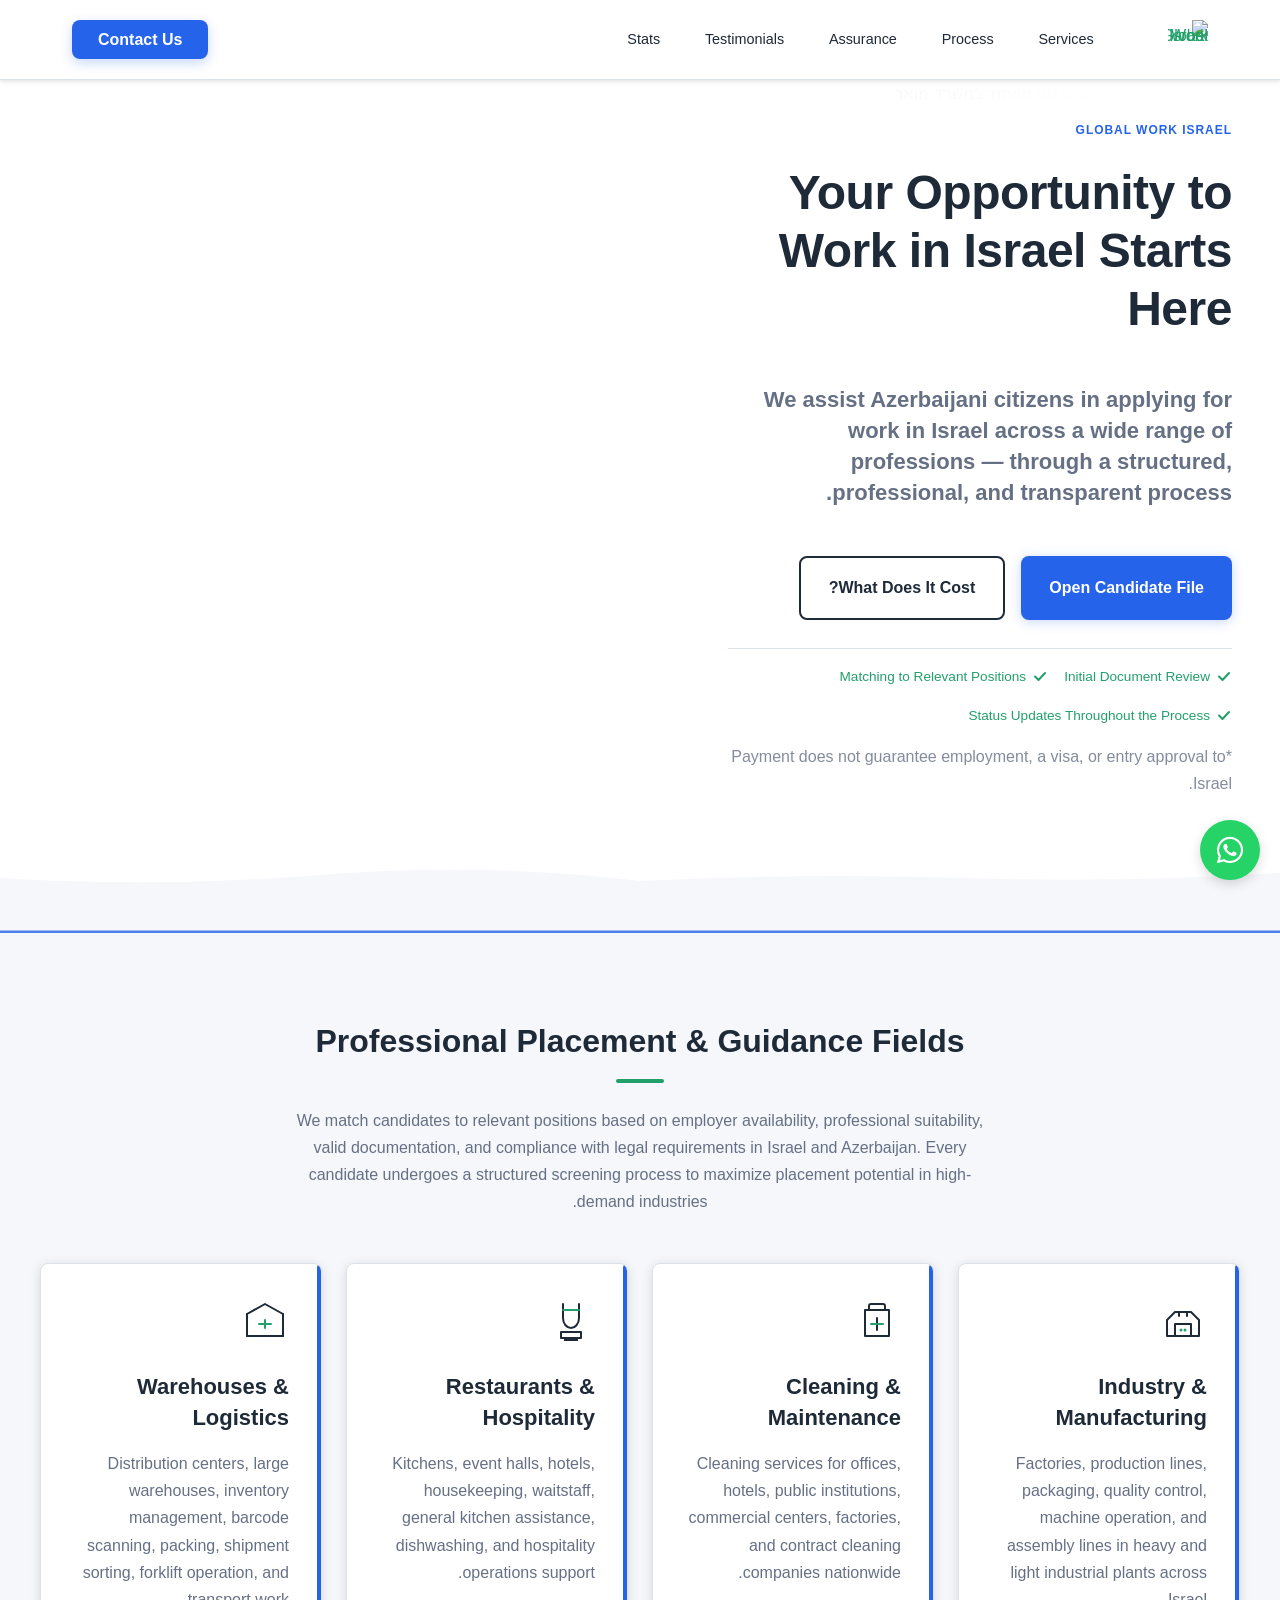
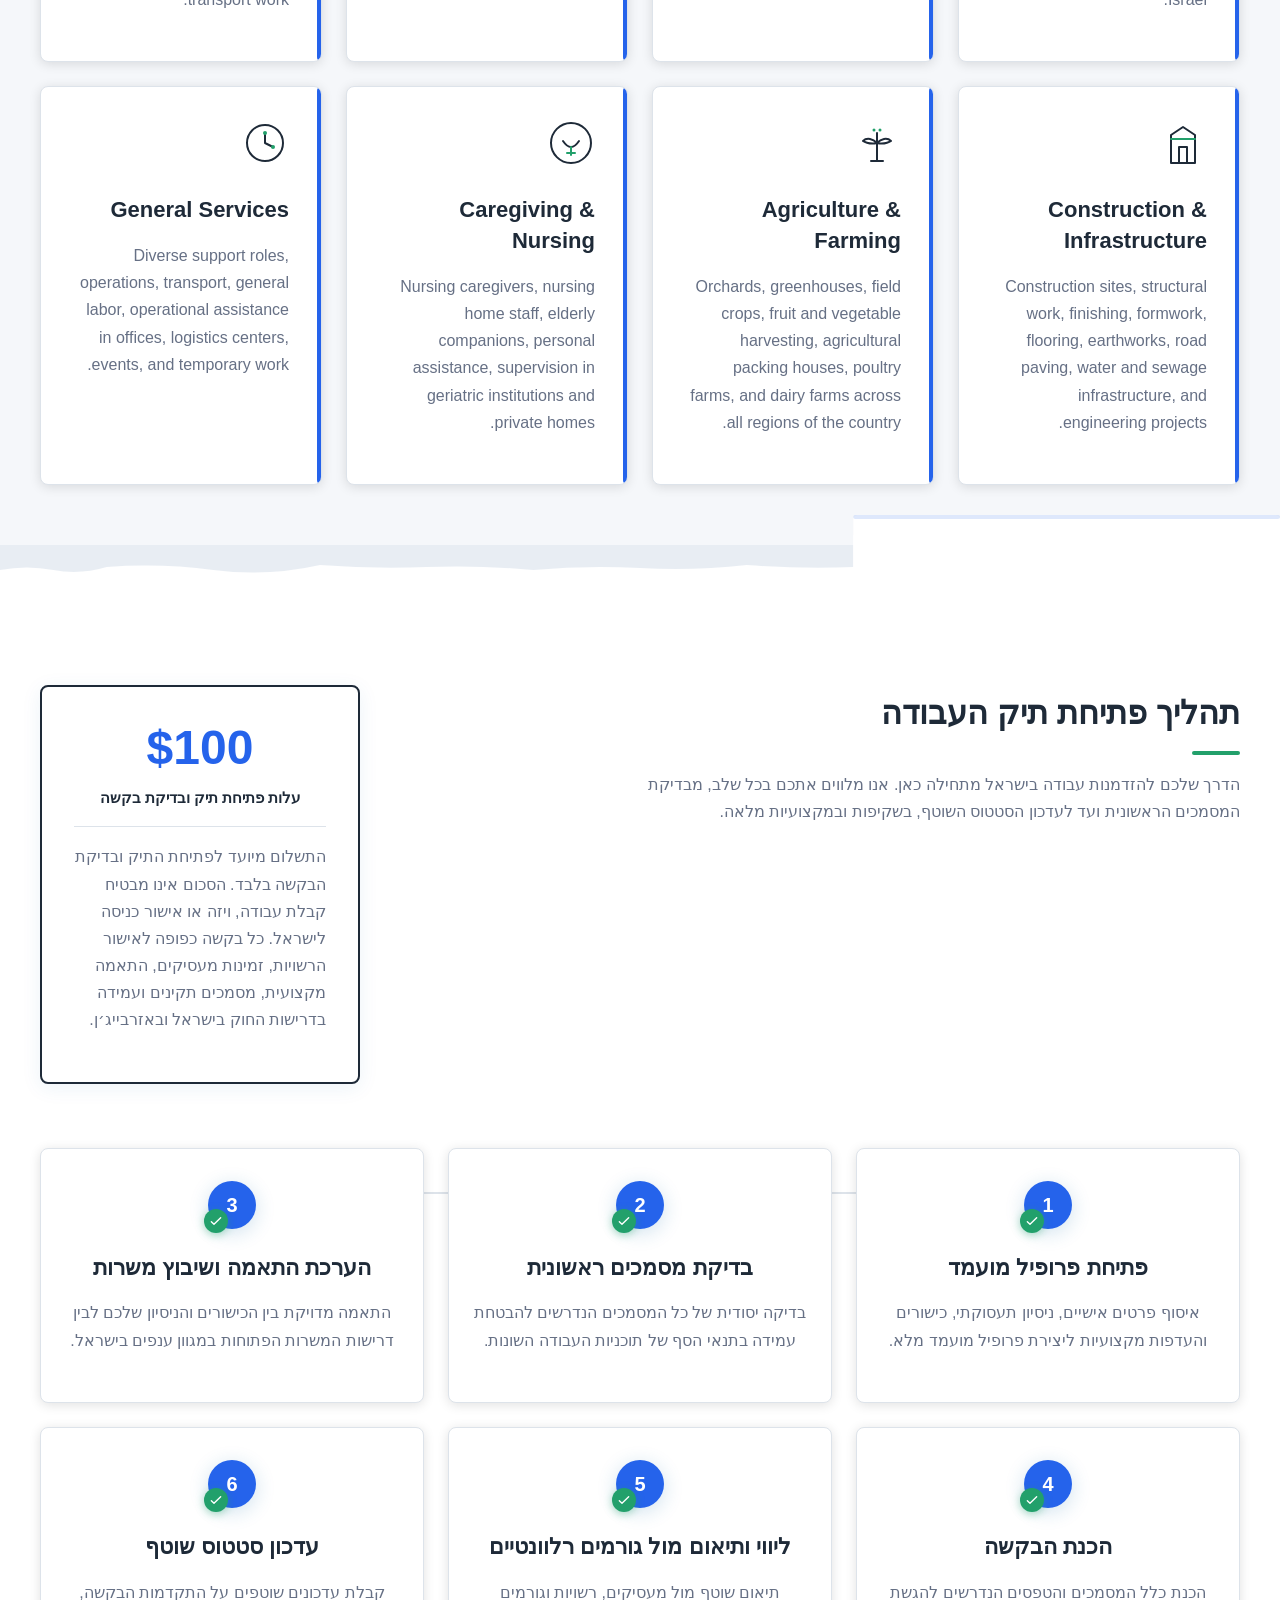
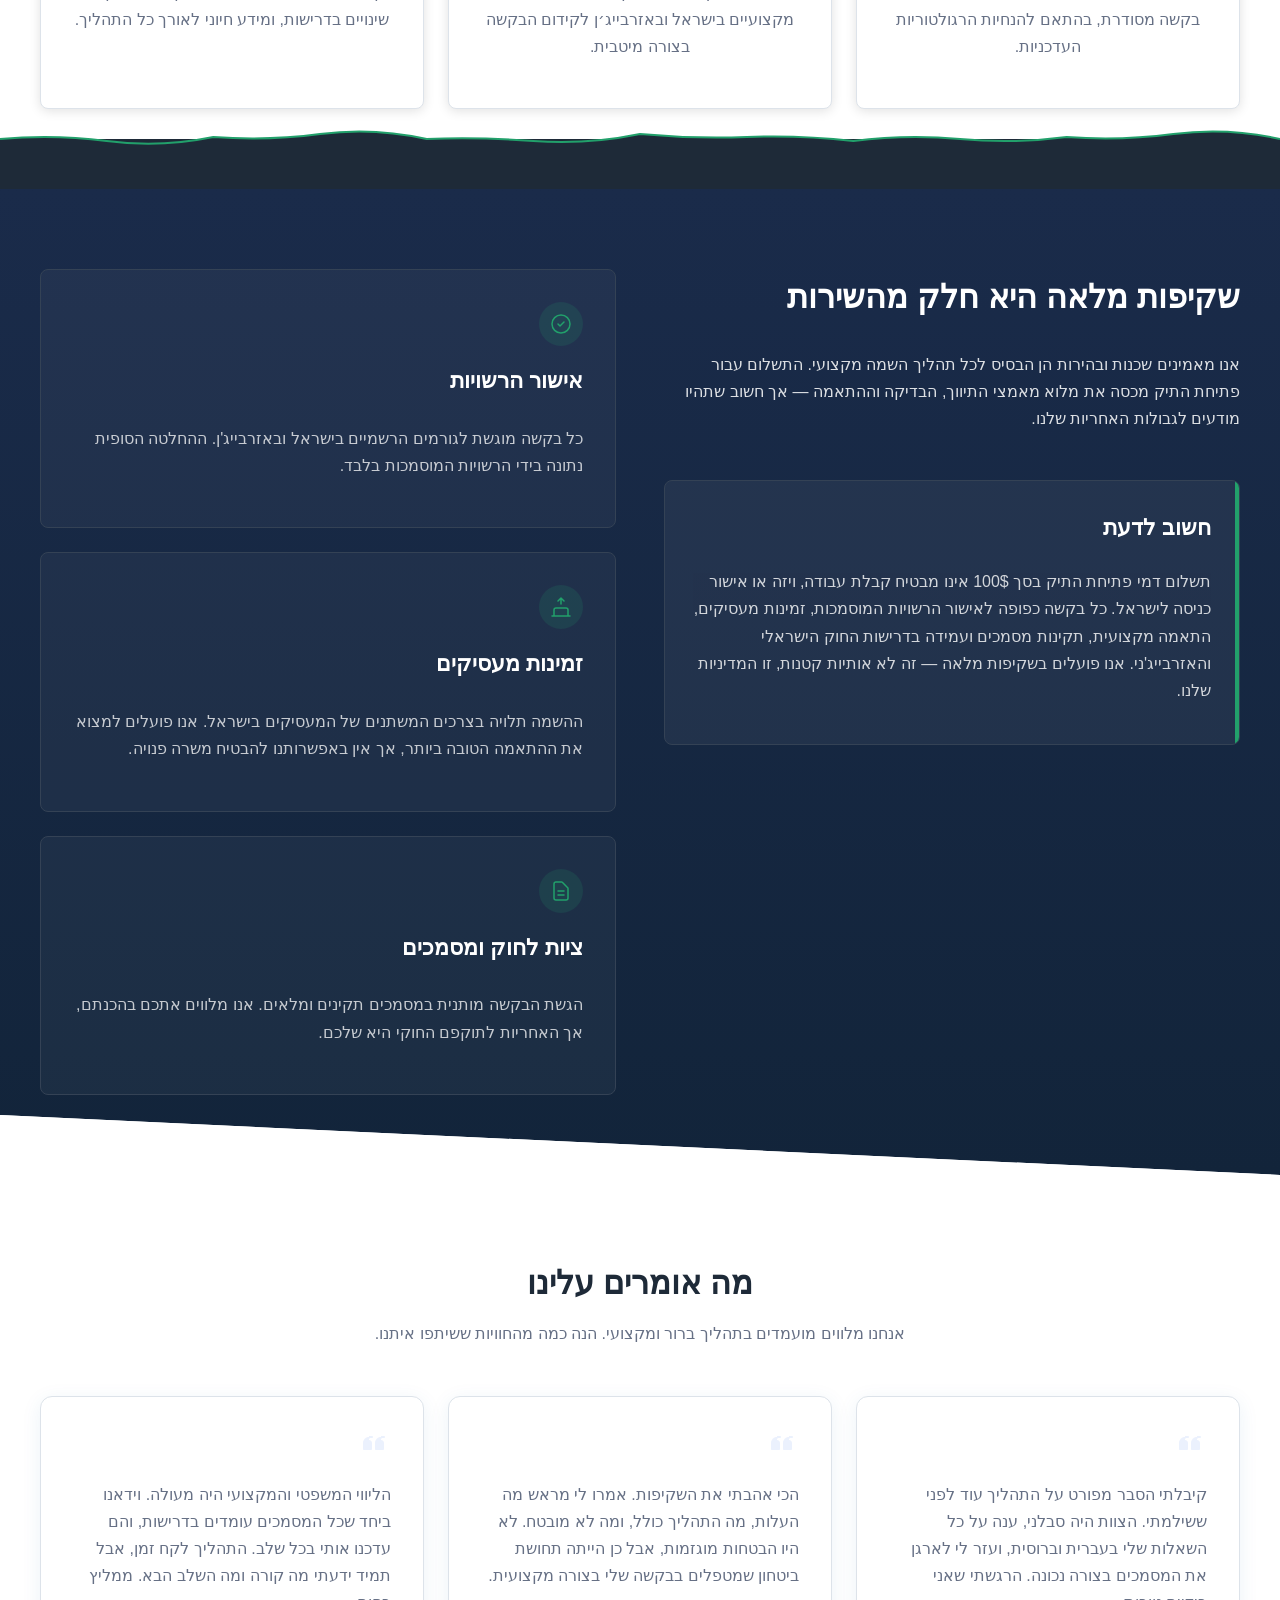
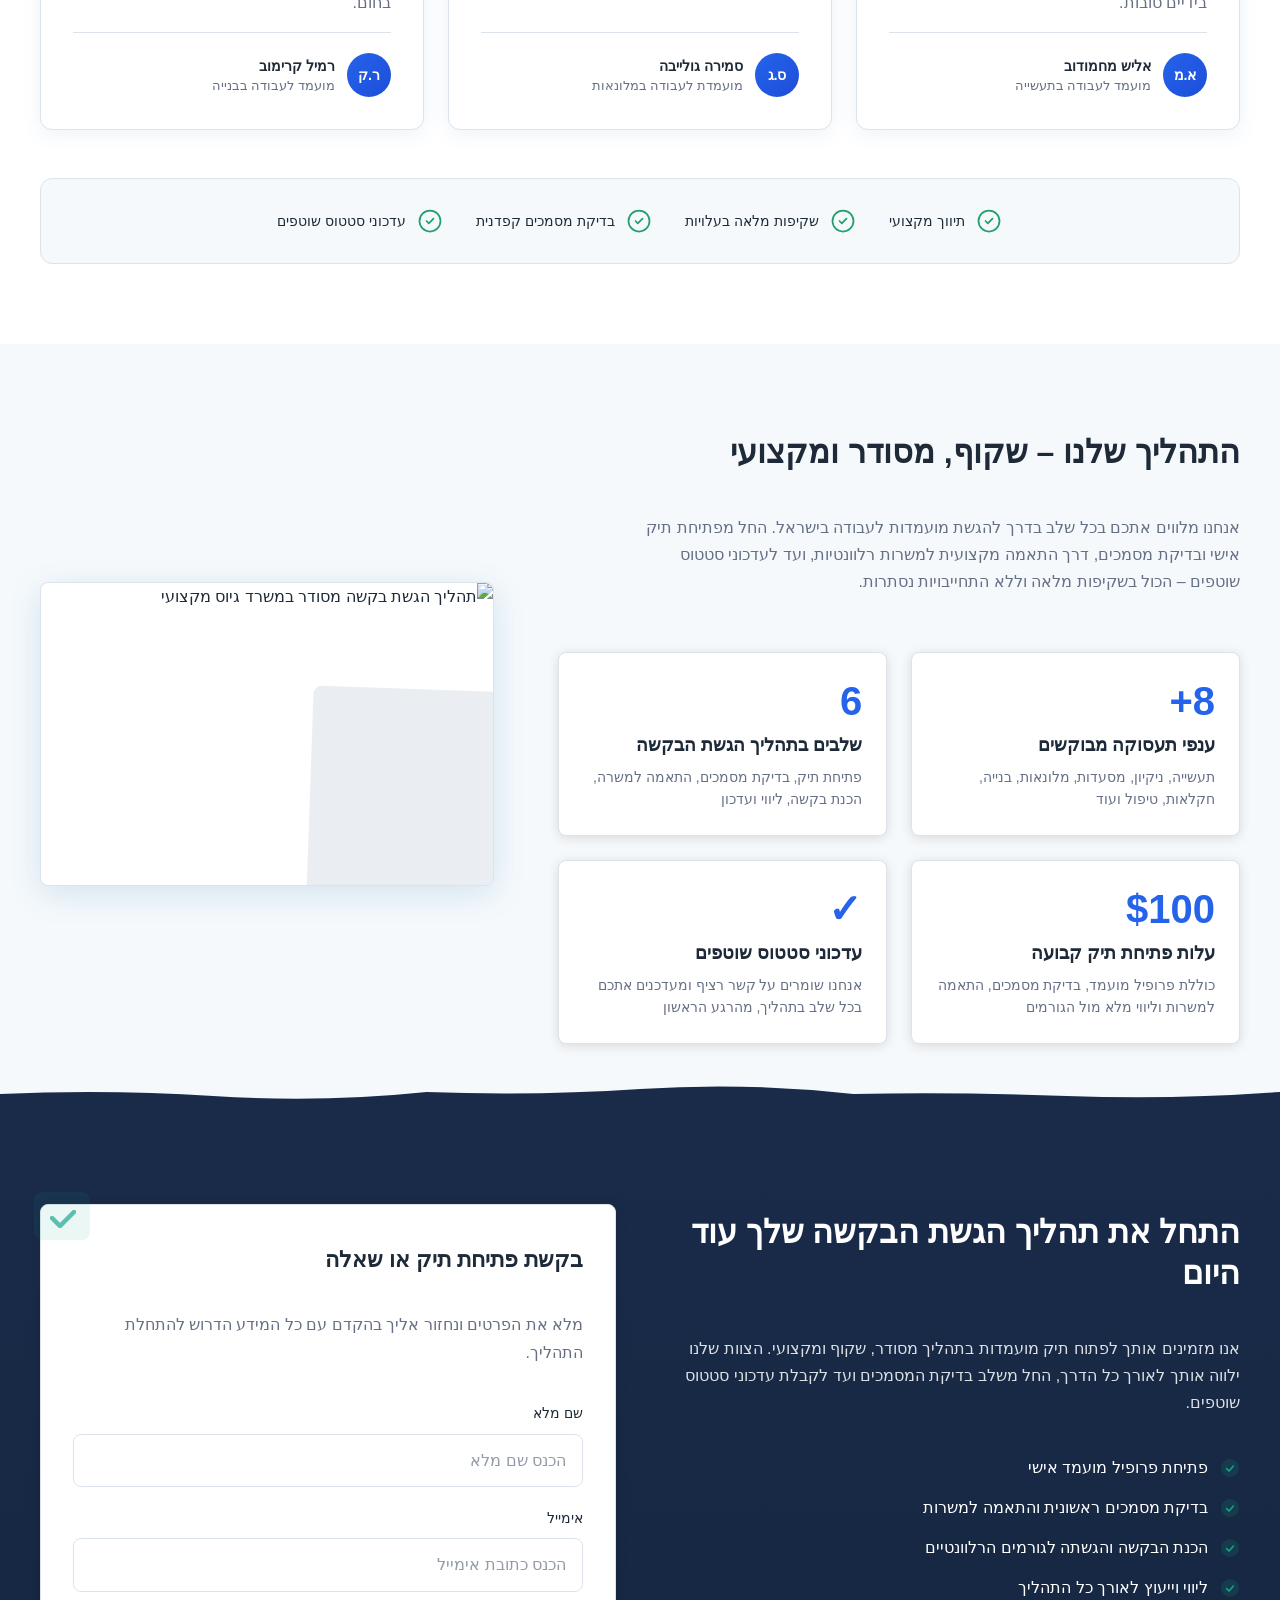
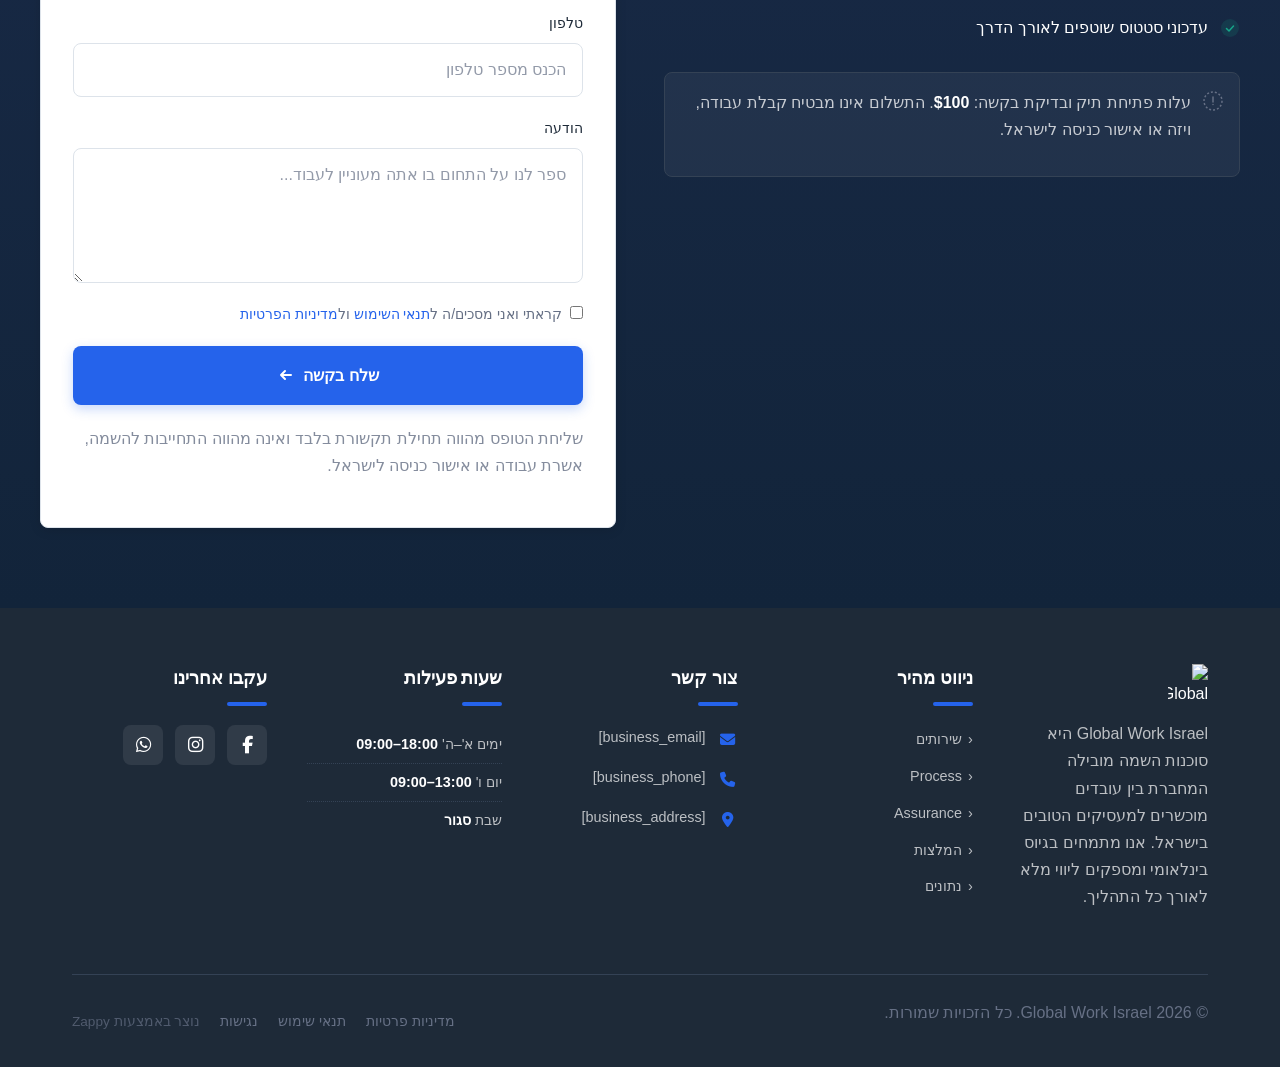
==== commit c17f744b: "Background sync: Progressive GitHub Sync" ====
--- a/index.html
+++ b/index.html
@@ -372,12 +372,12 @@
   <div class="nav-container">
     <div class="nav-right-group"><div class="nav-brand">
       <a href="/" class="logo-link"><img class="logo" src="/assets/site-----image-1.webp" alt="Global Work Israel" decoding="async" width="35" height="35"></a>
-    </div><ul class="nav-menu" id="navMenu"><li><a href="#services">שירותים</a></li><li><a href="#process">תהליך</a></li><li><a href="#assurance">ביטחון</a></li><li><a href="#testimonials">המלצות</a></li><li><a href="#stats">נתונים</a></li><li class="mobile-contact-link nav-cta-mobile-item"><a href="#cta" class="nav-cta-btn">צור קשר</a></li></ul></div>
+    </div><ul class="nav-menu" id="navMenu"><li><a href="#services">Services</a></li><li><a href="#process">Process</a></li><li><a href="#assurance">Assurance</a></li><li><a href="#testimonials">Testimonials</a></li><li><a href="#stats">Stats</a></li><li class="mobile-contact-link nav-cta-mobile-item"><a href="#cta" class="nav-cta-btn">Contact Us</a></li></ul></div>
     
     
     
     <div class="nav-cta-container">
-      <a href="#cta" class="nav-cta-btn">צור קשר</a>
+      <a href="#cta" class="nav-cta-btn">Contact Us</a>
     </div>
   </div>
 </nav>
@@ -844,12 +844,12 @@
 
   <div class="hero-fade-content">
     <span class="hero-eyebrow">Global Work Israel</span>
-    <h1 class="display-xl">ההזדמנות שלך לעבוד בישראל מתחילה כאן</h1>
-    <h3 class="hero-subtitle">אנחנו מסייעים לתושבי אזרבייג׳ן להגיש בקשה לעבודה בישראל במגוון רחב של מקצועות — בתהליך מסודר, מקצועי ושקוף.</h3>
+    <h1 class="display-xl">Your Opportunity to Work in Israel Starts Here</h1>
+    <h3 class="hero-subtitle">We assist Azerbaijani citizens in applying for work in Israel across a wide range of professions — through a structured, professional, and transparent process.</h3>
     
     <div class="hero-cta-row">
-      <a href="#contact" class="btn-primary hero-btn">פתיחת תיק מועמד</a>
-      <a href="#process" class="btn-secondary hero-btn">מה כוללת העלות?</a>
+      <a href="#contact" class="btn-primary hero-btn">Open Candidate File</a>
+      <a href="#process" class="btn-secondary hero-btn">What Does It Cost?</a>
     </div>
 
     <div class="hero-trust-note">
@@ -857,21 +857,21 @@
         <svg class="trust-check" data-element-type="icon" data-icon-type="svg" width="16" height="16" viewBox="0 0 16 16" fill="none" xmlns="http://www.w3.org/2000/svg">
           <path d="M3 8.5L6.5 12L13 5" stroke="currentColor" stroke-width="2" stroke-linecap="round" stroke-linejoin="round"></path>
         </svg>
-        <span>בדיקת מסמכים ראשונית</span>
+        <span>Initial Document Review</span>
       </div>
       <div class="trust-item">
         <svg class="trust-check" data-element-type="icon" data-icon-type="svg" width="16" height="16" viewBox="0 0 16 16" fill="none" xmlns="http://www.w3.org/2000/svg">
           <path d="M3 8.5L6.5 12L13 5" stroke="currentColor" stroke-width="2" stroke-linecap="round" stroke-linejoin="round"></path>
         </svg>
-        <span>התאמה למשרות רלוונטיות</span>
+        <span>Matching to Relevant Positions</span>
       </div>
       <div class="trust-item">
         <svg class="trust-check" data-element-type="icon" data-icon-type="svg" width="16" height="16" viewBox="0 0 16 16" fill="none" xmlns="http://www.w3.org/2000/svg">
           <path d="M3 8.5L6.5 12L13 5" stroke="currentColor" stroke-width="2" stroke-linecap="round" stroke-linejoin="round"></path>
         </svg>
-        <span>עדכון סטטוס לאורך התהליך</span>
-      </div>
-      <p class="trust-disclaimer">*התשלום אינו מבטיח קבלת עבודה, ויזה או אישור כניסה לישראל.</p>
+        <span>Status Updates Throughout the Process</span>
+      </div>
+      <p class="trust-disclaimer">*Payment does not guarantee employment, a visa, or entry approval to Israel.</p>
     </div>
   </div>
 
@@ -893,9 +893,9 @@
   <div class="index-services-section__container">
     <!-- Intro Block -->
     <div class="index-services-section__intro">
-      <h2 class="index-services-section__title">תחומי השמה וליווי מקצועי</h2>
+      <h2 class="index-services-section__title">Professional Placement &amp; Guidance Fields</h2>
       <div class="index-services-section__title-accent" aria-hidden="true"></div>
-      <p class="index-services-section__subtitle">אנו מתאימים מועמדים למשרות רלוונטיות על פי זמינות מעסיקים, התאמה מקצועית, תיעוד תקף ועמידה בדרישות החוק בישראל ובאזרבייג׳ן. כל מועמד עובר תהליך מיון מסודר כדי למצות את פוטנציאל ההשמה בתעשיות המבוקשות.</p>
+      <p class="index-services-section__subtitle">We match candidates to relevant positions based on employer availability, professional suitability, valid documentation, and compliance with legal requirements in Israel and Azerbaijan. Every candidate undergoes a structured screening process to maximize placement potential in high-demand industries.</p>
     </div>
 
     <!-- Services Grid -->
@@ -912,8 +912,8 @@
             <circle cx="26" cy="34" r="1.5" fill="var(--accent)"></circle>
           </svg>
         </div>
-        <h3 class="index-services-section__card-title">תעשייה וייצור</h3>
-        <p class="index-services-section__card-text">מפעלים, פסי ייצור, אריזה, בקרת איכות, תפעול מכונות וקווי הרכבה במפעלי תעשייה כבדה וקלה ברחבי ישראל.</p>
+        <h3 class="index-services-section__card-title">Industry &amp; Manufacturing</h3>
+        <p class="index-services-section__card-text">Factories, production lines, packaging, quality control, machine operation, and assembly lines in heavy and light industrial plants across Israel.</p>
       </div>
 
       <!-- Card 2: Cleaning -->
@@ -927,8 +927,8 @@
             <path d="M18 28H30" stroke="var(--accent)" stroke-width="2" stroke-linecap="round"></path>
           </svg>
         </div>
-        <h3 class="index-services-section__card-title">ניקיון ואחזקה</h3>
-        <p class="index-services-section__card-text">שירותי ניקיון למשרדים, בתי מלון, מוסדות ציבור, מרכזים מסחריים, מפעלים וחברות ניקיון קבלניות בכל הארץ.</p>
+        <h3 class="index-services-section__card-title">Cleaning &amp; Maintenance</h3>
+        <p class="index-services-section__card-text">Cleaning services for offices, hotels, public institutions, commercial centers, factories, and contract cleaning companies nationwide.</p>
       </div>
 
       <!-- Card 3: Restaurants & Hospitality -->
@@ -942,8 +942,8 @@
             <path d="M18 42V44H30V42" stroke="currentColor" stroke-width="2" stroke-linecap="round"></path>
           </svg>
         </div>
-        <h3 class="index-services-section__card-title">מסעדנות ומלונאות</h3>
-        <p class="index-services-section__card-text">מטבחים, אולמות אירועים, בתי מלון, חדרנות, מלצרות, עזרה כללית במטבח, שטיפת כלים וסיוע בתפעול אירוח.</p>
+        <h3 class="index-services-section__card-title">Restaurants &amp; Hospitality</h3>
+        <p class="index-services-section__card-text">Kitchens, event halls, hotels, housekeeping, waitstaff, general kitchen assistance, dishwashing, and hospitality operations support.</p>
       </div>
 
       <!-- Card 4: Warehouses & Logistics -->
@@ -958,8 +958,8 @@
             <path d="M24 24V32" stroke="var(--accent)" stroke-width="2" stroke-linecap="round"></path>
           </svg>
         </div>
-        <h3 class="index-services-section__card-title">מחסנים ולוגיסטיקה</h3>
-        <p class="index-services-section__card-text">מרכזי הפצה, מחסני ענק, ניהול מלאי, סריקת ברקודים, אריזה, מיון משלוחים, הפעלת מלגזות ועבודות שינוע.</p>
+        <h3 class="index-services-section__card-title">Warehouses &amp; Logistics</h3>
+        <p class="index-services-section__card-text">Distribution centers, large warehouses, inventory management, barcode scanning, packing, shipment sorting, forklift operation, and transport work.</p>
       </div>
 
       <!-- Card 5: Construction -->
@@ -972,8 +972,8 @@
             <path d="M12 20H36" stroke="var(--accent)" stroke-width="2" stroke-linecap="round"></path>
           </svg>
         </div>
-        <h3 class="index-services-section__card-title">בנייה ותשתיות</h3>
-        <p class="index-services-section__card-text">אתרי בנייה, עבודות שלד, גמר, טפסנות, ריצוף, עבודות עפר, סלילת כבישים, תשתיות מים וביוב ופרויקטים הנדסיים.</p>
+        <h3 class="index-services-section__card-title">Construction &amp; Infrastructure</h3>
+        <p class="index-services-section__card-text">Construction sites, structural work, finishing, formwork, flooring, earthworks, road paving, water and sewage infrastructure, and engineering projects.</p>
       </div>
 
       <!-- Card 6: Agriculture -->
@@ -990,8 +990,8 @@
             <path d="M18 42H30" stroke="currentColor" stroke-width="2" stroke-linecap="round"></path>
           </svg>
         </div>
-        <h3 class="index-services-section__card-title">חקלאות וגידולים</h3>
-        <p class="index-services-section__card-text">מטעים, חממות, גידולי שדה, קטיף ירקות ופירות, בתי אריזה חקלאיים, לולים ורפתות בכל אזורי הארץ.</p>
+        <h3 class="index-services-section__card-title">Agriculture &amp; Farming</h3>
+        <p class="index-services-section__card-text">Orchards, greenhouses, field crops, fruit and vegetable harvesting, agricultural packing houses, poultry farms, and dairy farms across all regions of the country.</p>
       </div>
 
       <!-- Card 7: Caregiving -->
@@ -1005,8 +1005,8 @@
             <path d="M20 34H28" stroke="var(--accent)" stroke-width="2" stroke-linecap="round"></path>
           </svg>
         </div>
-        <h3 class="index-services-section__card-title">טיפול וסיעוד</h3>
-        <p class="index-services-section__card-text">מטפלים סיעודיים, עובדי בתי אבות, מלווים לקשישים, סיוע אישי, השגחה במוסדות גריאטריים ובתים פרטיים.</p>
+        <h3 class="index-services-section__card-title">Caregiving &amp; Nursing</h3>
+        <p class="index-services-section__card-text">Nursing caregivers, nursing home staff, elderly companions, personal assistance, supervision in geriatric institutions and private homes.</p>
       </div>
 
       <!-- Card 8: General Services -->
@@ -1020,8 +1020,8 @@
             <circle cx="32" cy="28" r="2" fill="var(--accent)"></circle>
           </svg>
         </div>
-        <h3 class="index-services-section__card-title">שירותים כלליים</h3>
-        <p class="index-services-section__card-text">תפקידי עזר מגוונים, תפעול, שינוע, עבודות כלליות, סיוע תפעולי במשרדים, מרכזים לוגיסטיים, אירועים ועבודות מזדמנות.</p>
+        <h3 class="index-services-section__card-title">General Services</h3>
+        <p class="index-services-section__card-text">Diverse support roles, operations, transport, general labor, operational assistance in offices, logistics centers, events, and temporary work.</p>
       </div>
     </div>
   </div>
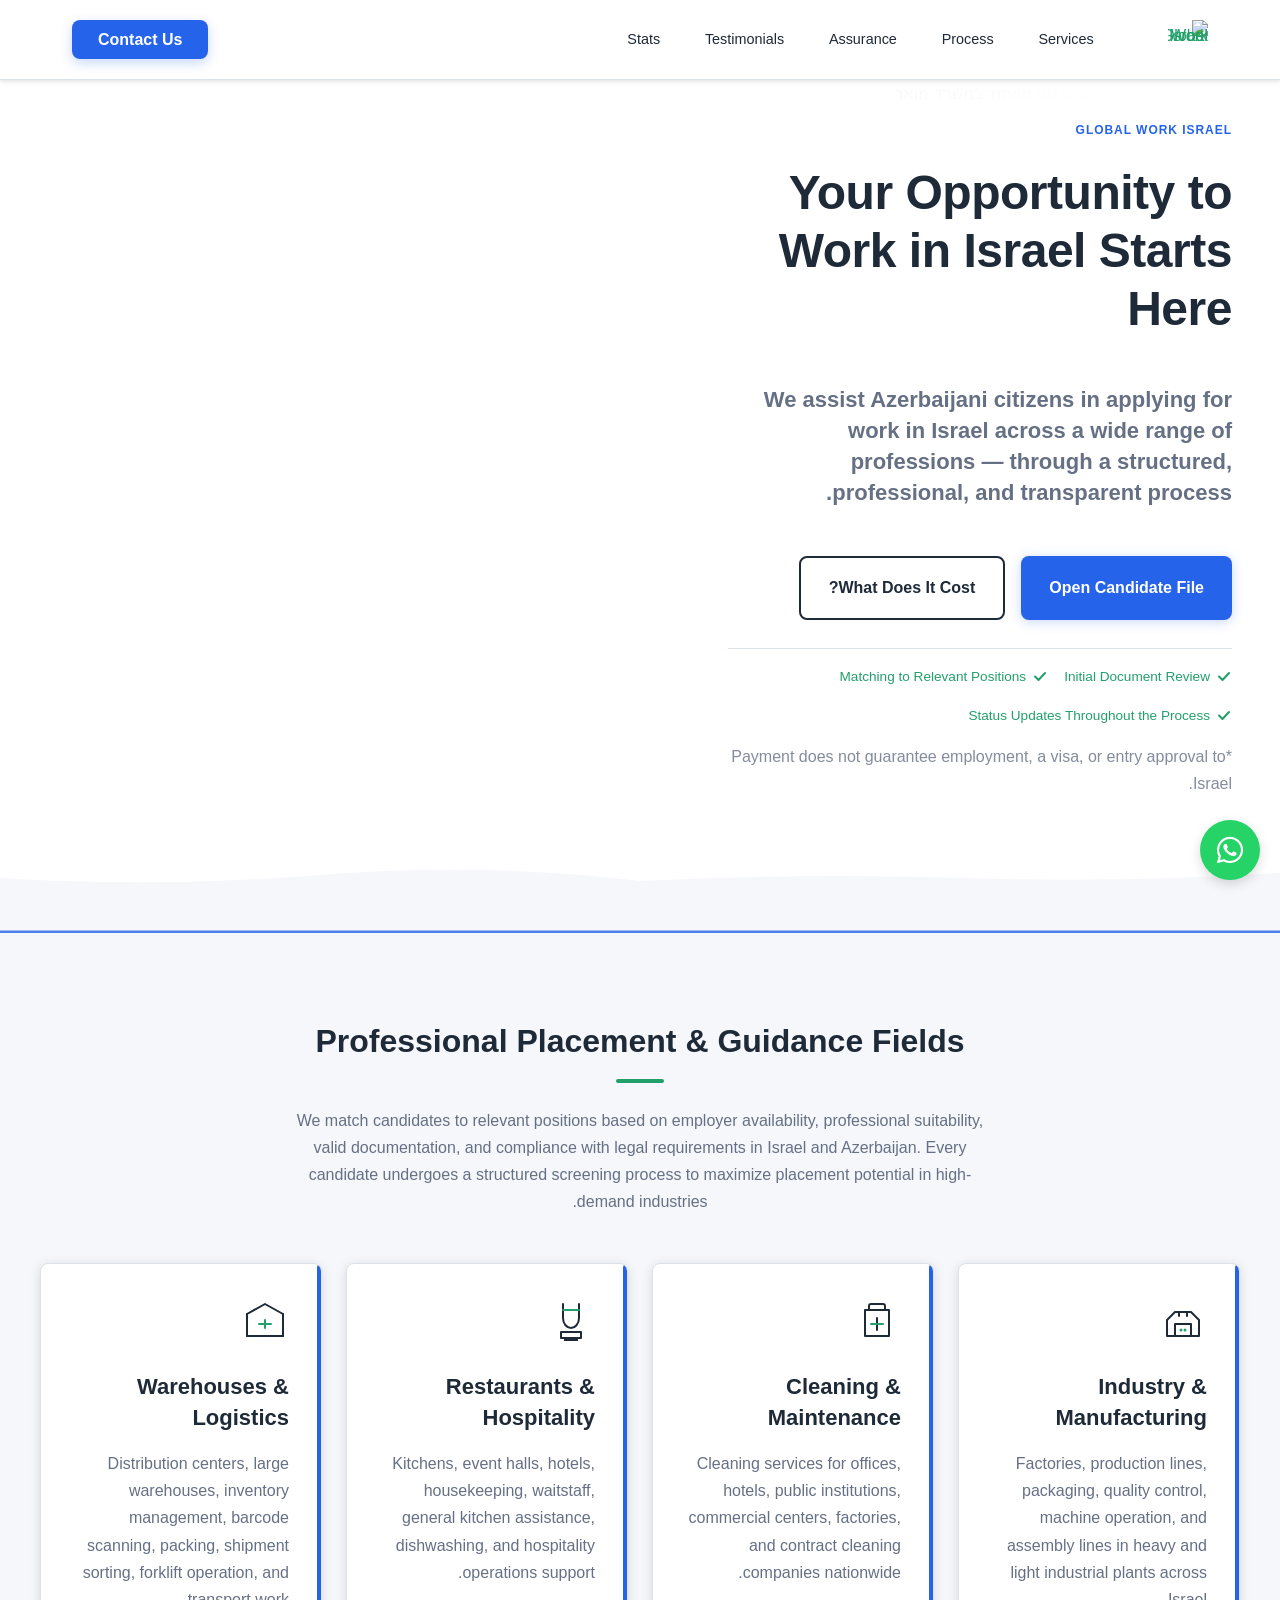
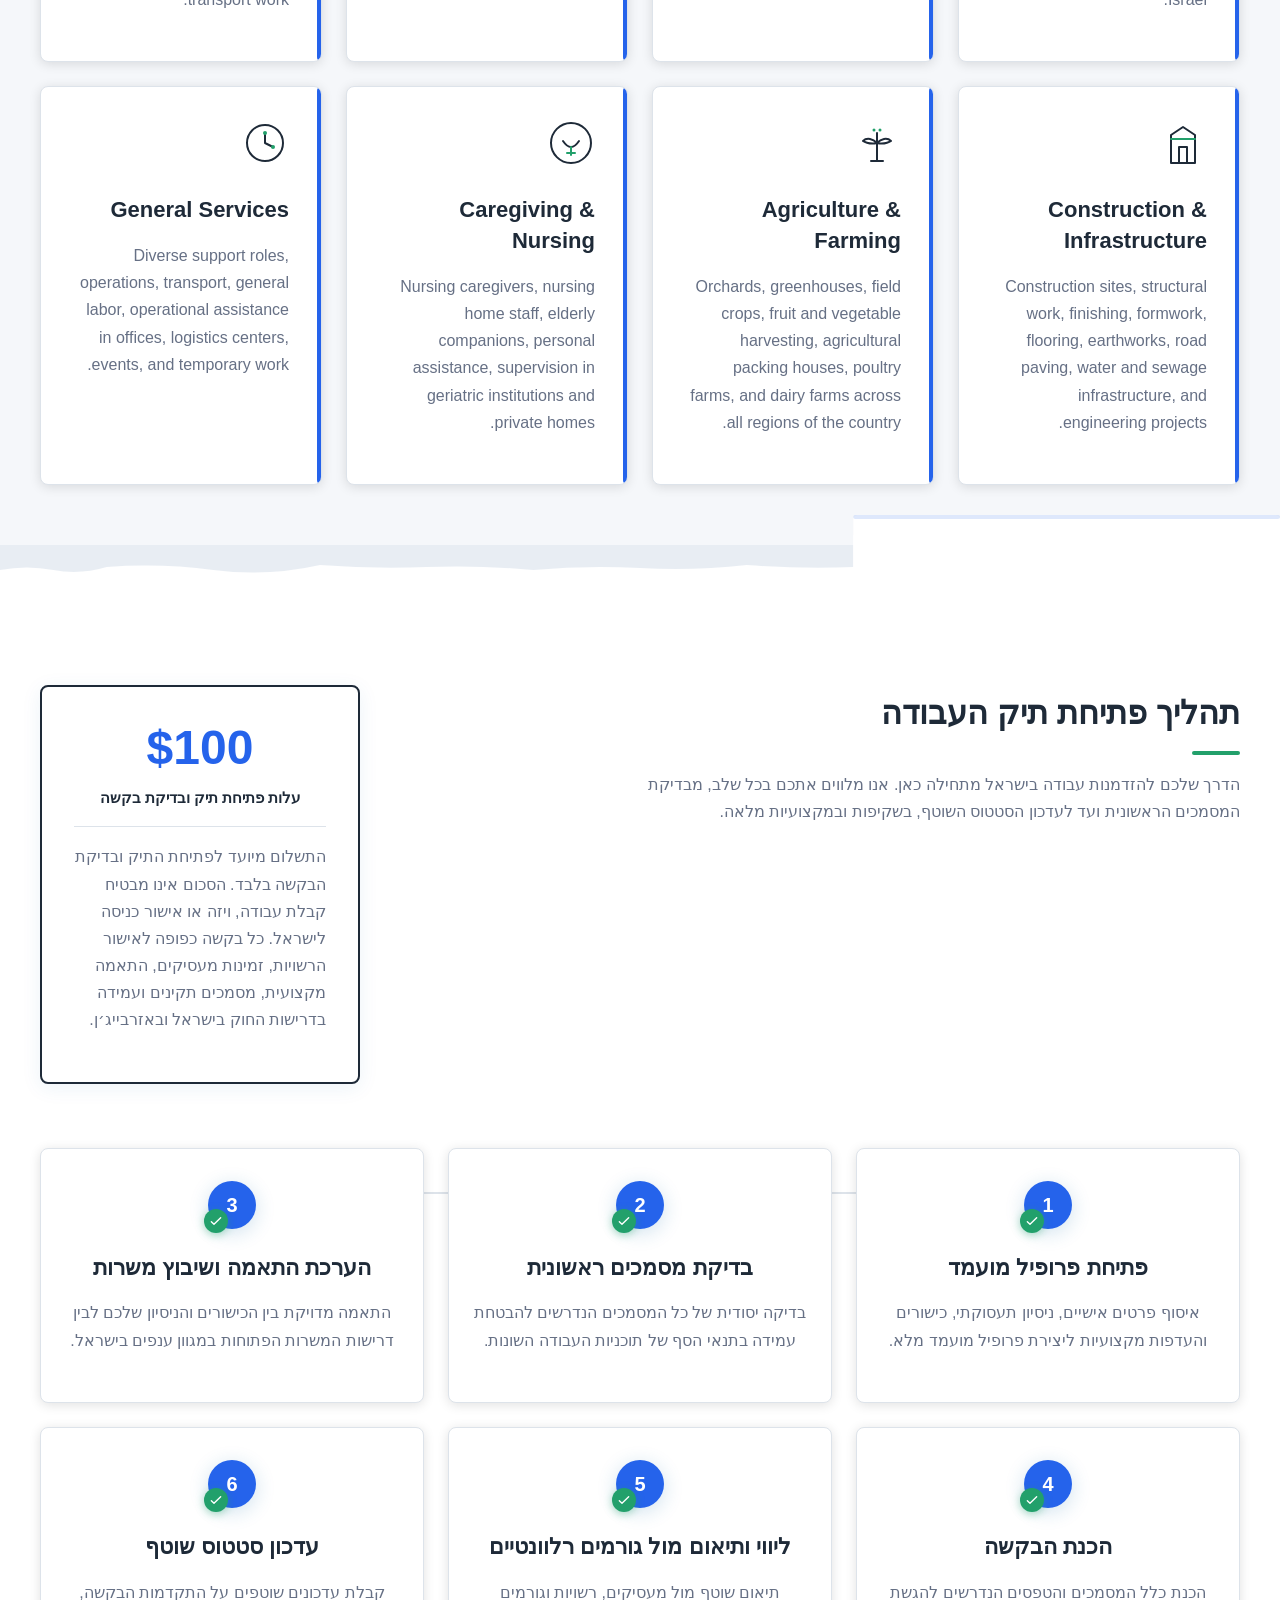
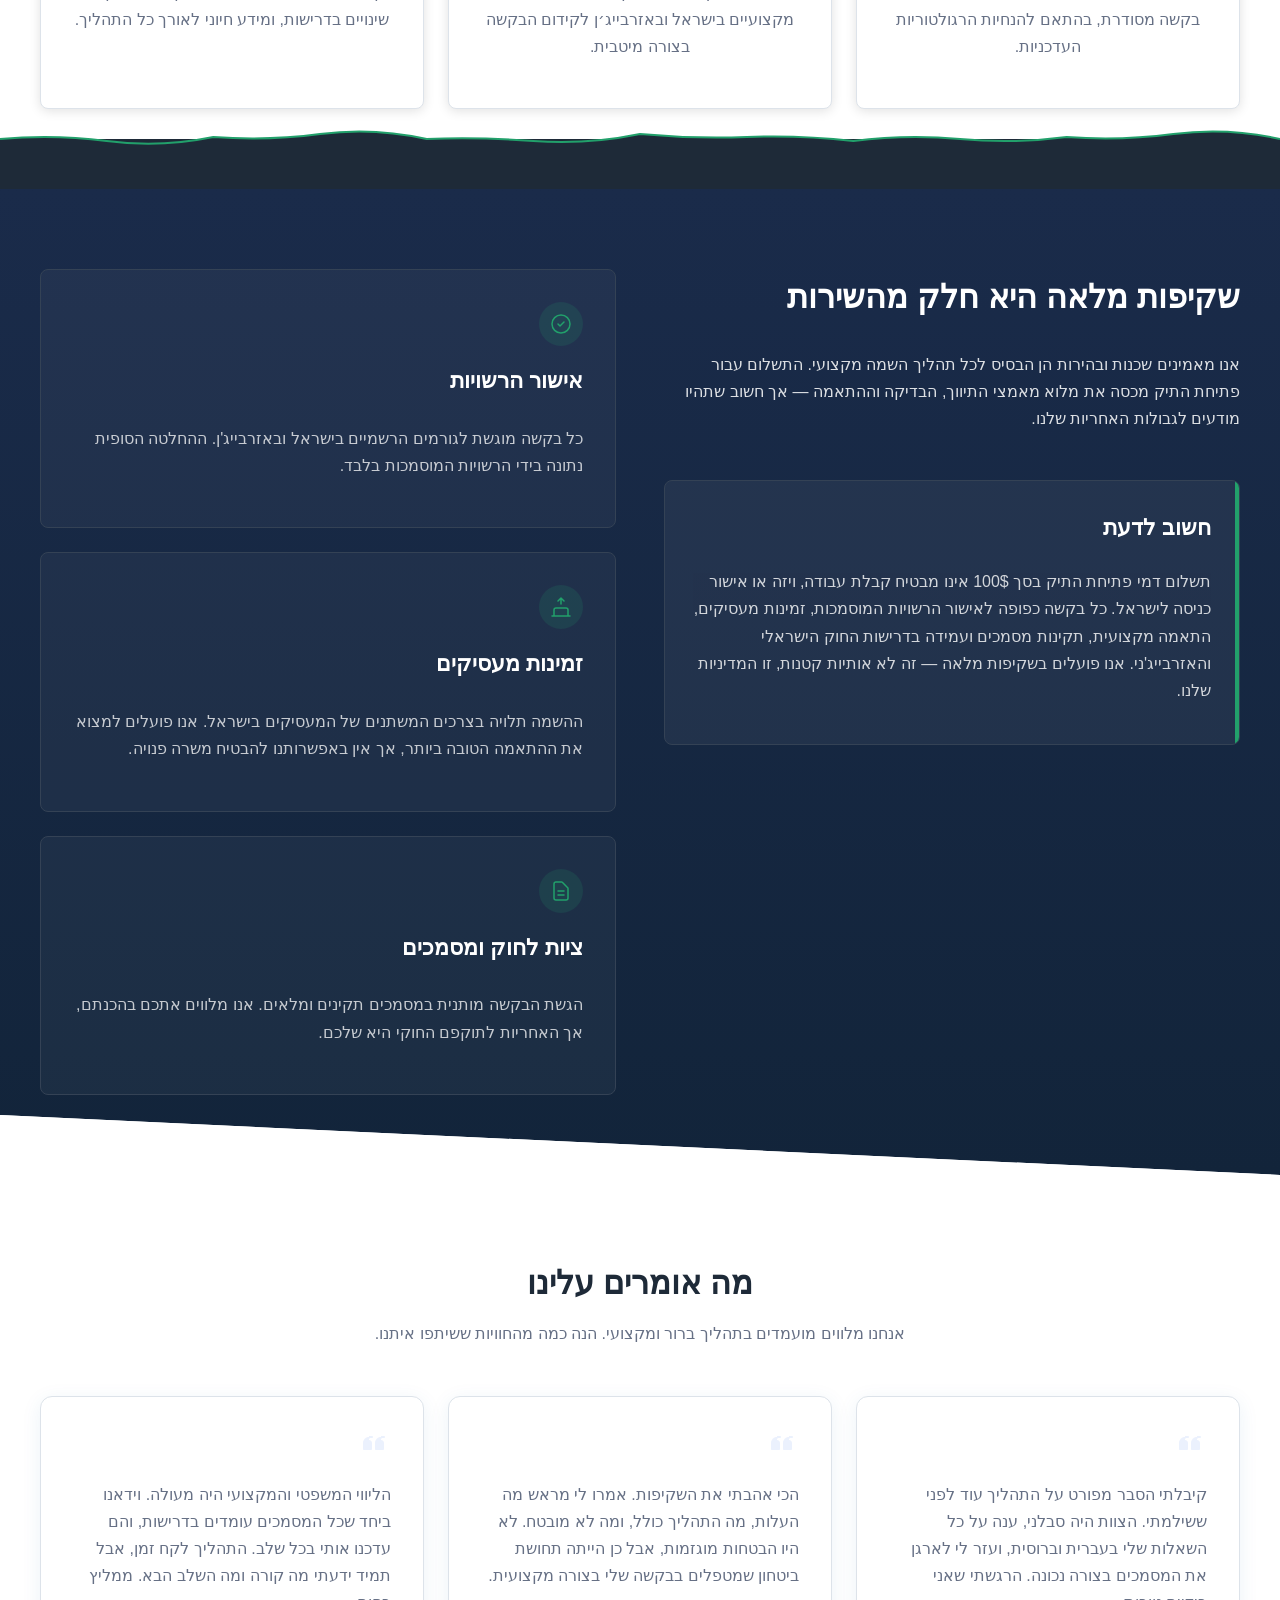
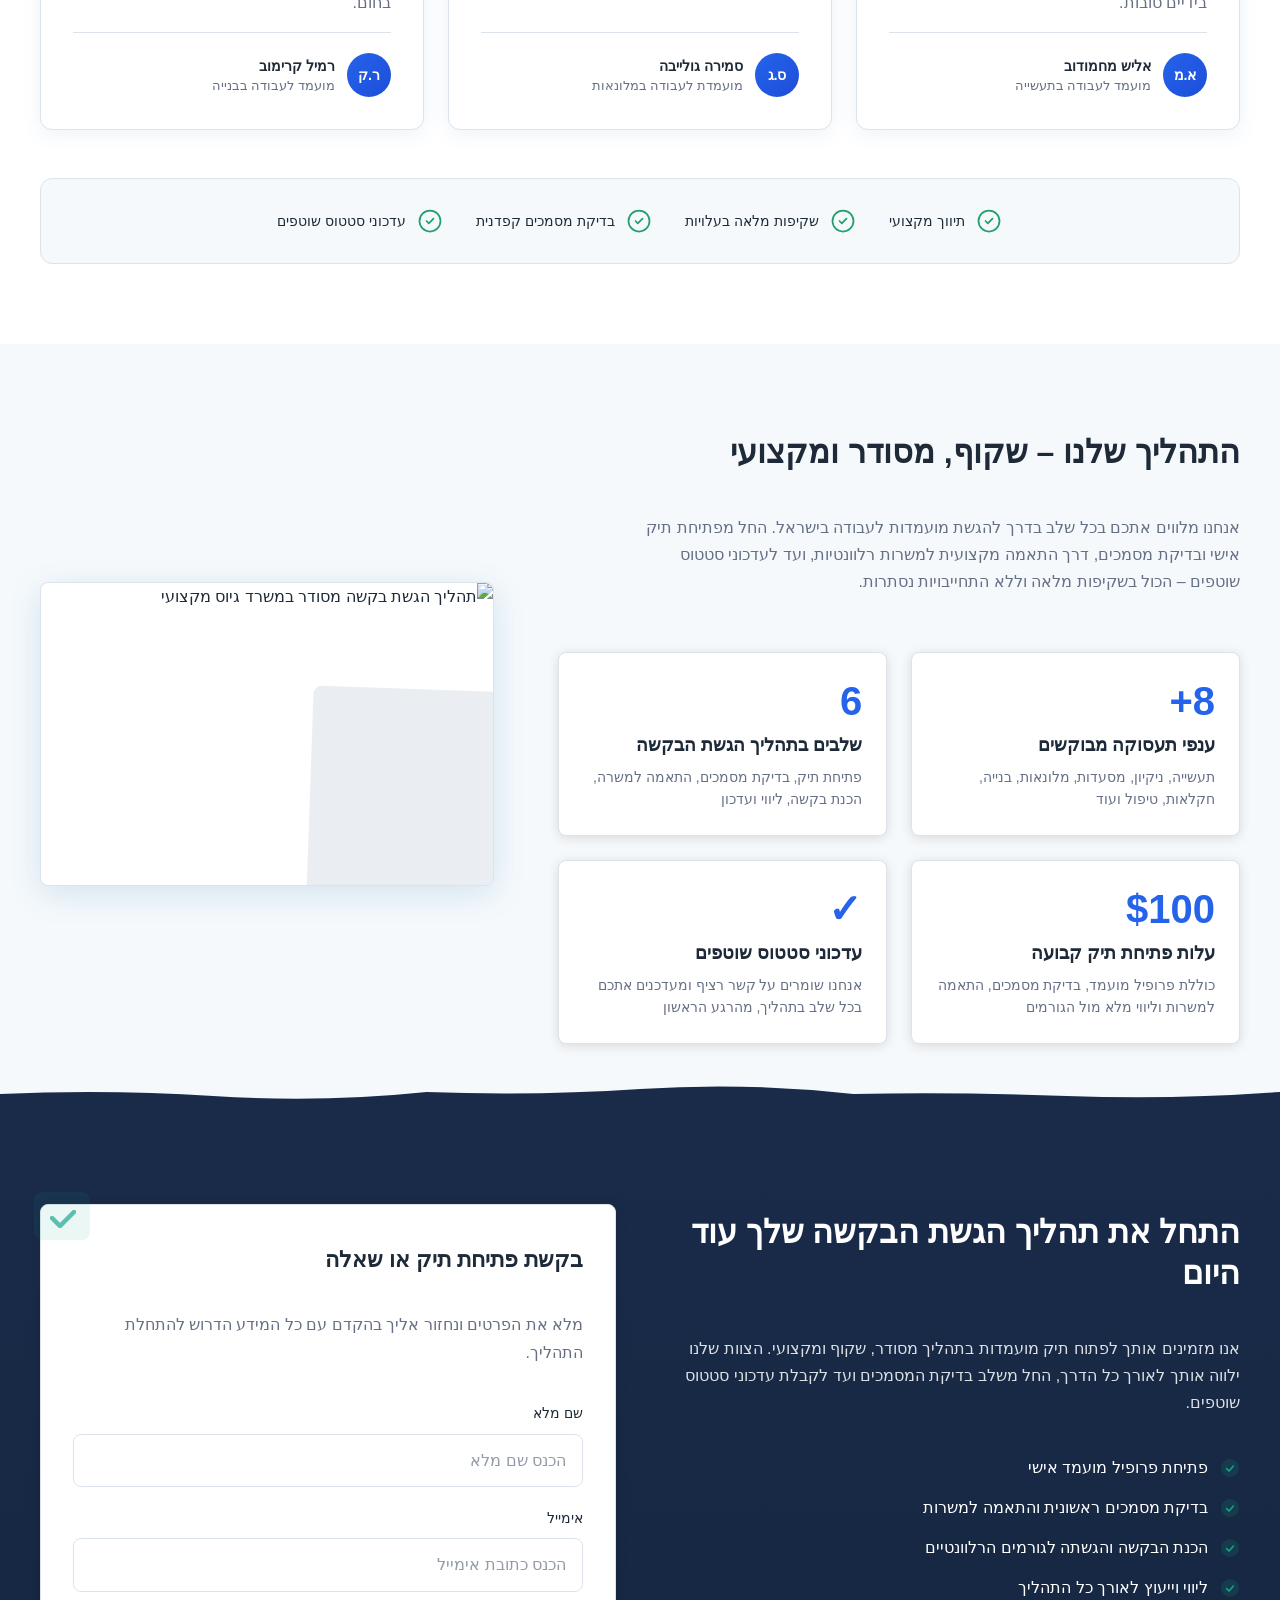
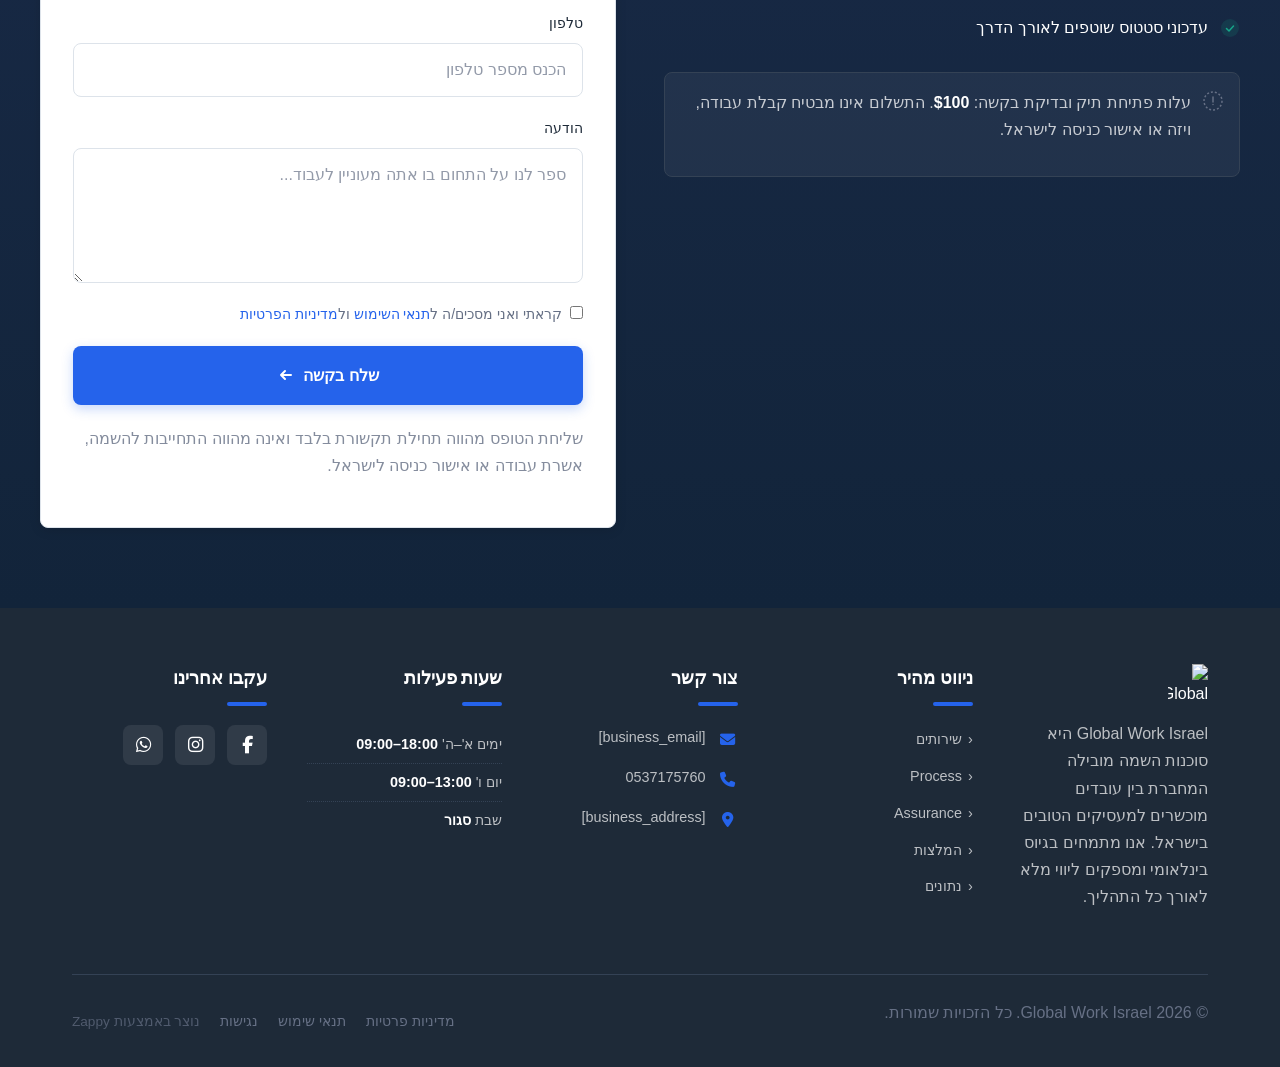
==== commit 8424a796: "Background sync: Progressive GitHub Sync" ====
--- a/index.html
+++ b/index.html
@@ -226,6 +226,7 @@
     <meta name="twitter:card" content="summary_large_image">
     <meta name="twitter:title" content="מצאו עבודה בישראל בקלות — Global Work Israel">
     <meta name="twitter:description" content="סוכנות כוח אדם מקצועית לאזרחי אזרבייג'ן. התאמת משרות בתעשייה, ניקיון, בניין וסיעוד. שקיפות מלאה וליווי צמוד. דמי פתיחת תיק 100$ בלבד. התחילו עוד היום!">
+    <script type="application/ld+json">{"@context":"https://schema.org","@graph":[{"@type":"Organization","@id":"https://global-work-israel.zappy5.app#organization","name":"Global Work Israel","url":"https://global-work-israel.zappy5.app","description":"A professional labor recruitment and mediation service helping citizens of Azerbaijan apply for work opportunities in Israel across a wide range of industries including manufacturing, cleaning, hospitality, restaurants, warehousing, construction, agriculture, caregiving, and general services. The service charges a $100 file-opening fee that covers candidate profiling, document review, job matching, application preparation, and ongoing status updates. The brand emphasizes transparency, professionalism, and legal compliance, clearly disclaiming that the fee does not guarantee employment, visa approval, or entry to Israel.","contactPoint":[{"@type":"ContactPoint","contactType":"customer service","telephone":"0537175760"}]},{"@type":"WebSite","@id":"https://global-work-israel.zappy5.app#website","url":"https://global-work-israel.zappy5.app","name":"Global Work Israel","publisher":{"@id":"https://global-work-israel.zappy5.app#organization"}},{"@type":"ContactPage","@id":"https://global-work-israel.zappy5.app#contactpage","url":"https://global-work-israel.zappy5.app","name":"מצאו עבודה בישראל בקלות — Global Work Israel","mainEntity":{"@id":"https://global-work-israel.zappy5.app#organization"},"potentialAction":{"@type":"CommunicateAction","target":{"@type":"EntryPoint","urlTemplate":"https://global-work-israel.zappy5.app/api/email/contact-form","actionPlatform":["http/method=POST"],"contentType":"application/json"},"instrument":[{"@type":"PropertyValue","name":"name","propertyID":"text","valueRequired":true,"description":"הכנס שם מלא"},{"@type":"PropertyValue","name":"email","propertyID":"email","valueRequired":true,"description":"הכנס כתובת אימייל"},{"@type":"PropertyValue","name":"phone","propertyID":"tel","valueRequired":true,"description":"הכנס מספר טלפון"},{"@type":"PropertyValue","name":"message","propertyID":"textarea","valueRequired":true,"description":"ספר לנו על התחום בו אתה מעוניין לעבוד..."},{"@type":"PropertyValue","name":"privacy_consent","propertyID":"checkbox","valueRequired":true}]}}]}</script>
     <meta property="og:type" content="website">
   <meta property="og:locale" content="he_IL">
   
@@ -362,7 +363,7 @@
     </svg>
   </button>
   
-  <button class="phone-header-btn" data-phone="[business_phone]" aria-label="Call">
+  <button class="phone-header-btn" data-phone="0537175760" aria-label="Call">
     <svg width="20" height="20" viewBox="0 0 24 24" fill="currentColor">
       <path d="M22 16.92v3a2 2 0 0 1-2.18 2 19.79 19.79 0 0 1-8.63-3.07 19.5 19.5 0 0 1-6-6 19.79 19.79 0 0 1-3.07-8.67A2 2 0 0 1 4.11 2h3a2 2 0 0 1 2 1.72 12.84 12.84 0 0 0 .7 2.81 2 2 0 0 1-.45 2.11L8.09 9.91a16 16 0 0 0 6 6l1.27-1.27a2 2 0 0 1 2.11-.45 12.84 12.84 0 0 0 2.81.7A2 2 0 0 1 22 16.92z"></path>
     </svg>
@@ -822,7 +823,7 @@
         const phoneLinks = document.querySelectorAll('a[href^="tel:"]');
         const phoneNumber = phoneLinks.length > 0 
           ? phoneLinks[0].getAttribute('href').replace('tel:', '')
-          : '[business_phone]';
+          : '0537175760';
         
         window.location.href = 'tel:' + phoneNumber;
         console.log('[Navbar] Phone button clicked');
@@ -1521,7 +1522,7 @@
           </li>
           <li>
             <span class="contact-icon"><i class="fas fa-phone"></i></span>
-            <span class="contact-text"><a href="tel:[business_phone]">[business_phone]</a></span>
+            <span class="contact-text"><a href="tel:0537175760">0537175760</a></span>
           </li>
           <li><a href="/"><span class="contact-icon"><i class="fas fa-map-marker-alt"></i></span>
             <span class="contact-text">[business_address]</span></a></li>
@@ -1544,7 +1545,7 @@
         <div class="footer-social">
           <a href="#" aria-label="Facebook" data-zappy-social-placeholder="true"><i class="fab fa-facebook-f"></i></a>
           <a href="#" aria-label="Instagram" data-zappy-social-placeholder="true"><i class="fab fa-instagram"></i></a>
-          <a href="#" aria-label="WhatsApp" data-zappy-social-placeholder="true"><i class="fab fa-whatsapp"></i></a>
+          <a href="https://wa.me/972537175760" aria-label="WhatsApp" data-zappy-social-placeholder="true"><i class="fab fa-whatsapp"></i></a>
         </div>
       </div>
     </div>
@@ -1564,7 +1565,7 @@
   </div>
 </footer>
   
-  <a href="https://wa.me/[whatsapp_handle]" class="whatsapp-float" aria-label="WhatsApp">
+  <a href="https://wa.me/972537175760" class="whatsapp-float" aria-label="WhatsApp">
     <i class="fab fa-whatsapp"></i>
   </a>
   
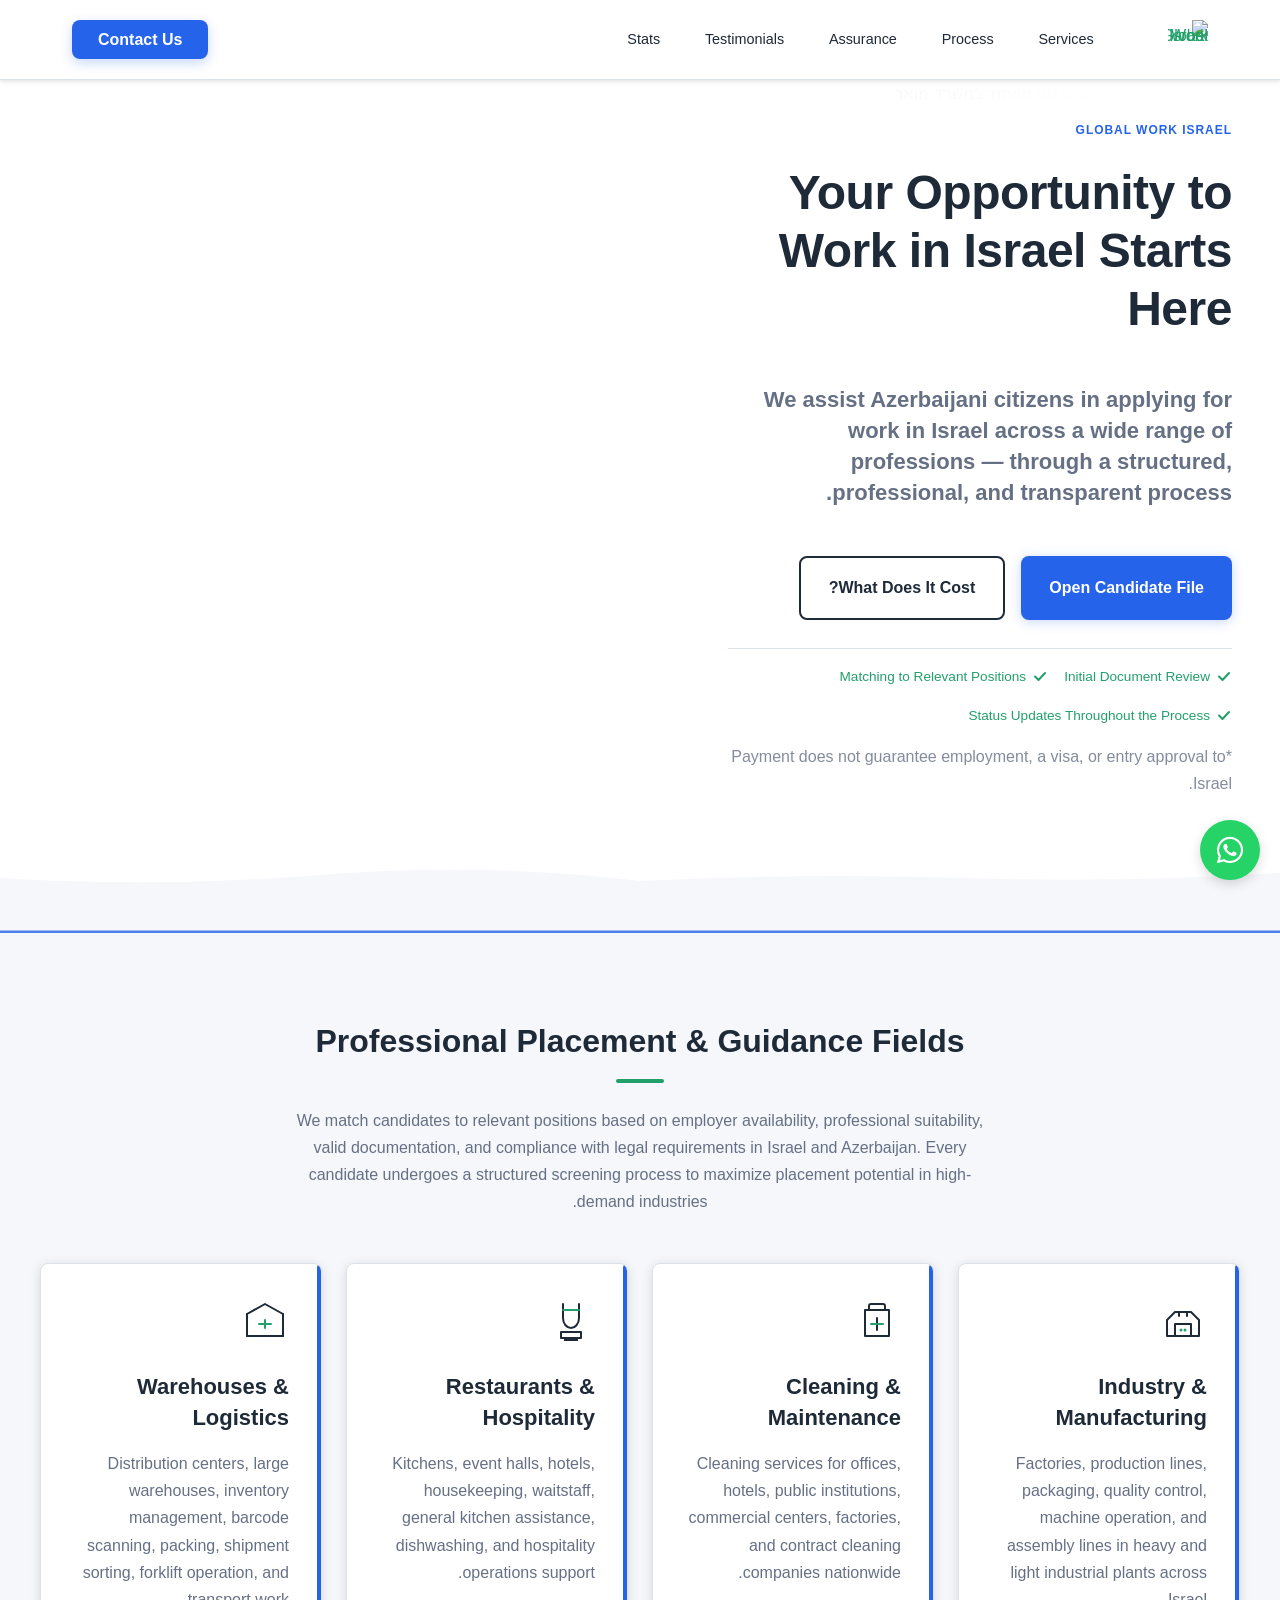
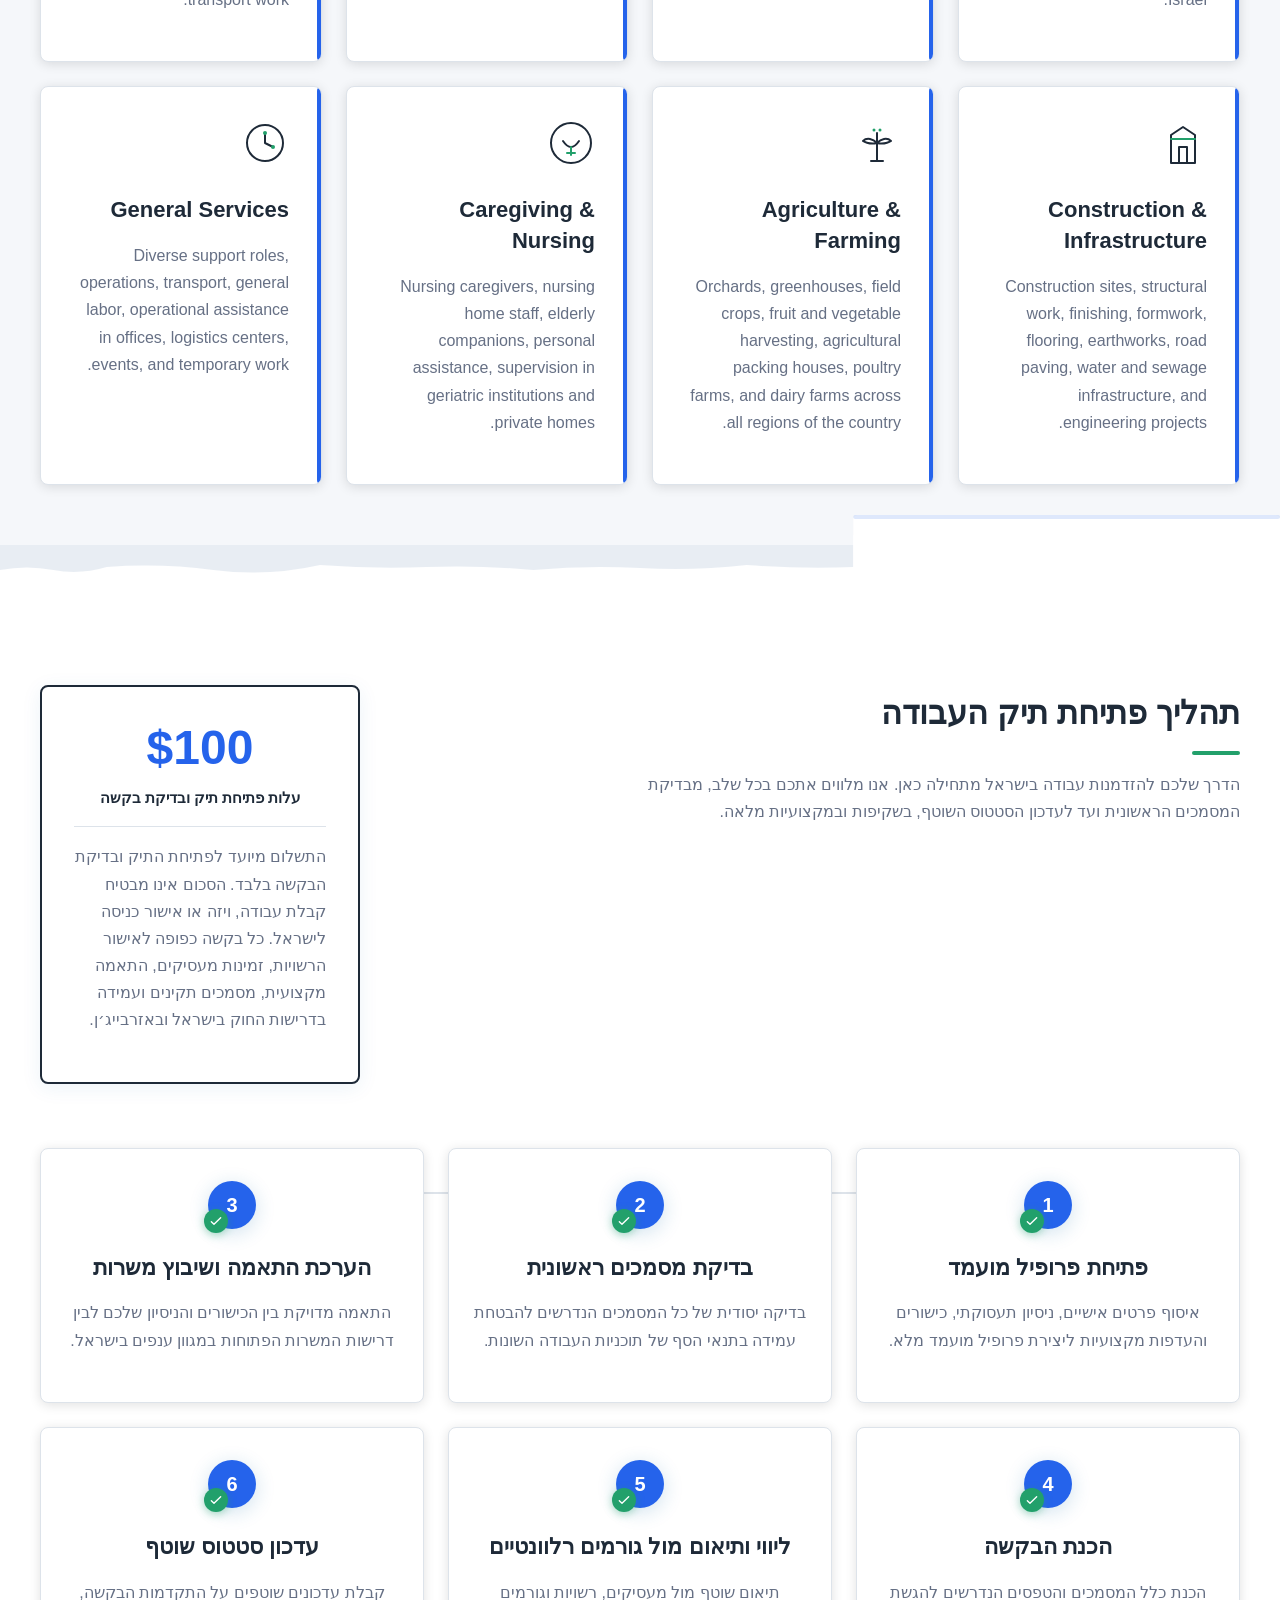
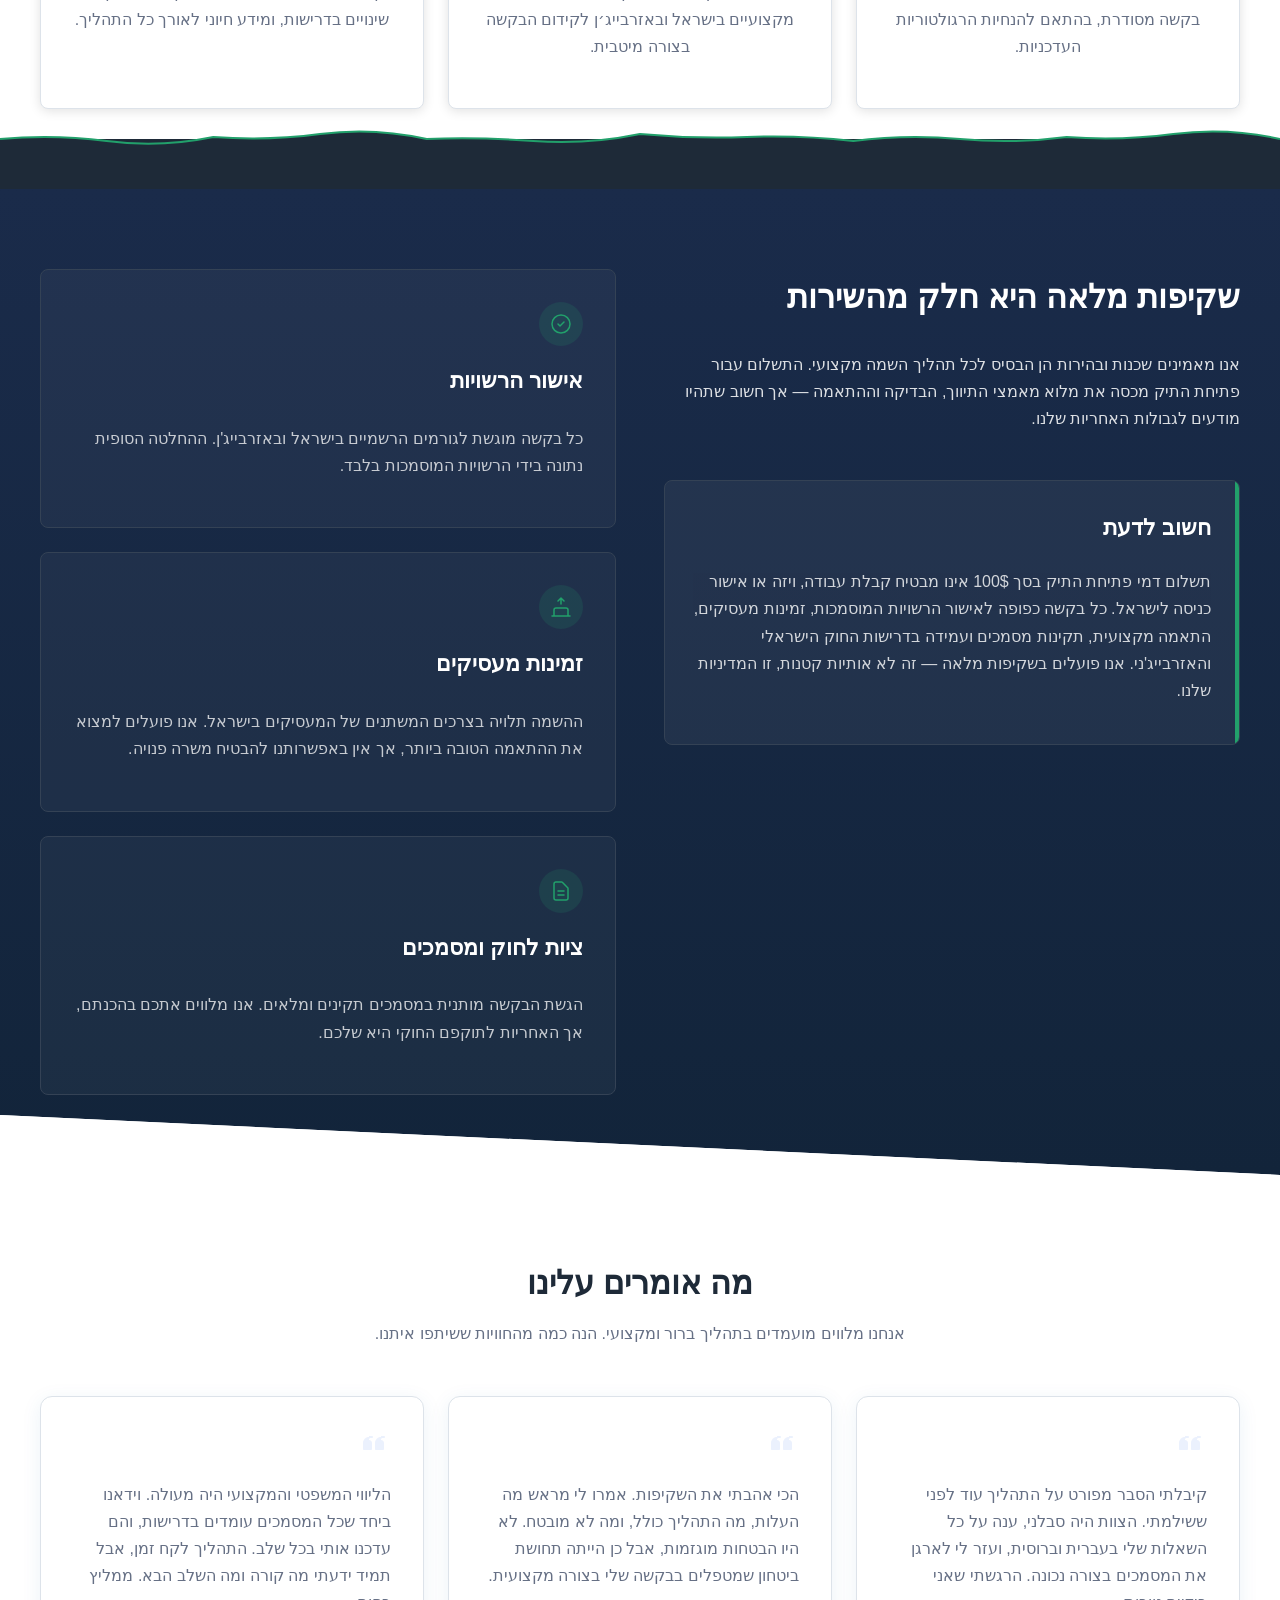
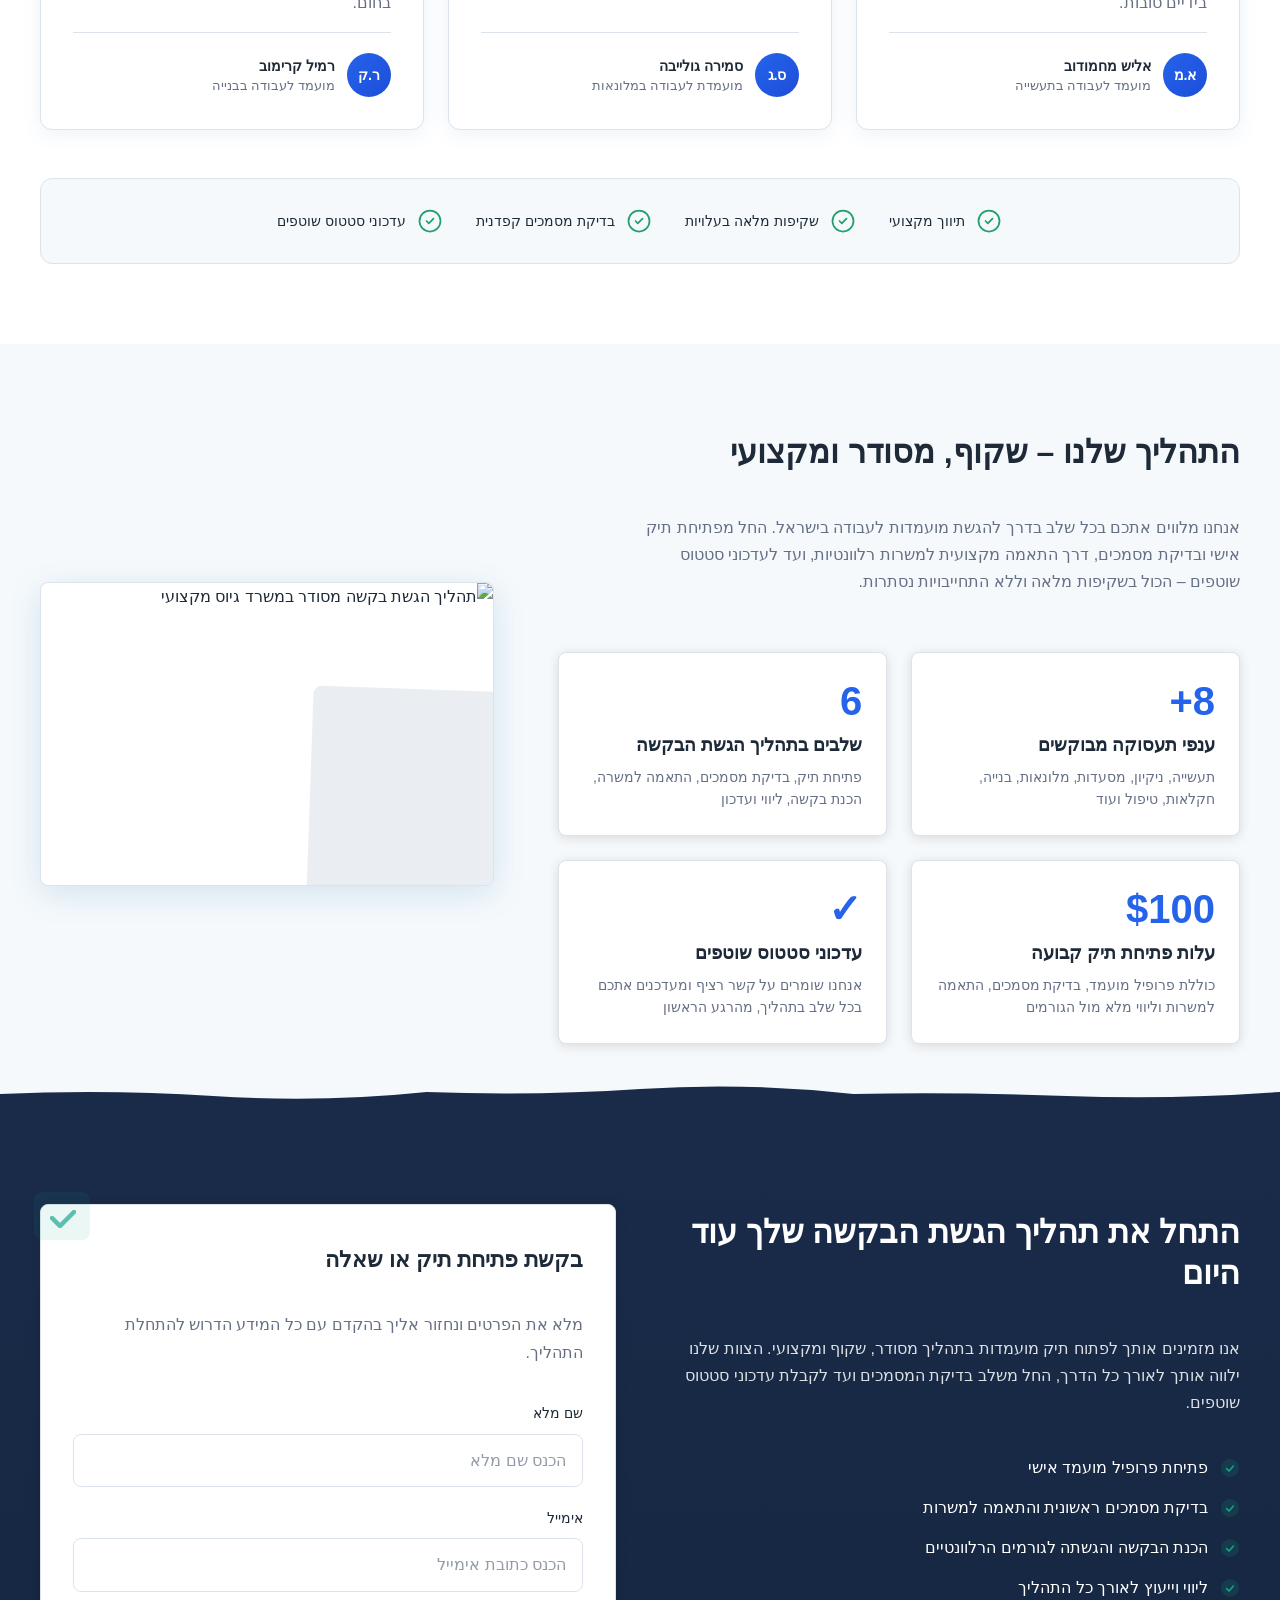
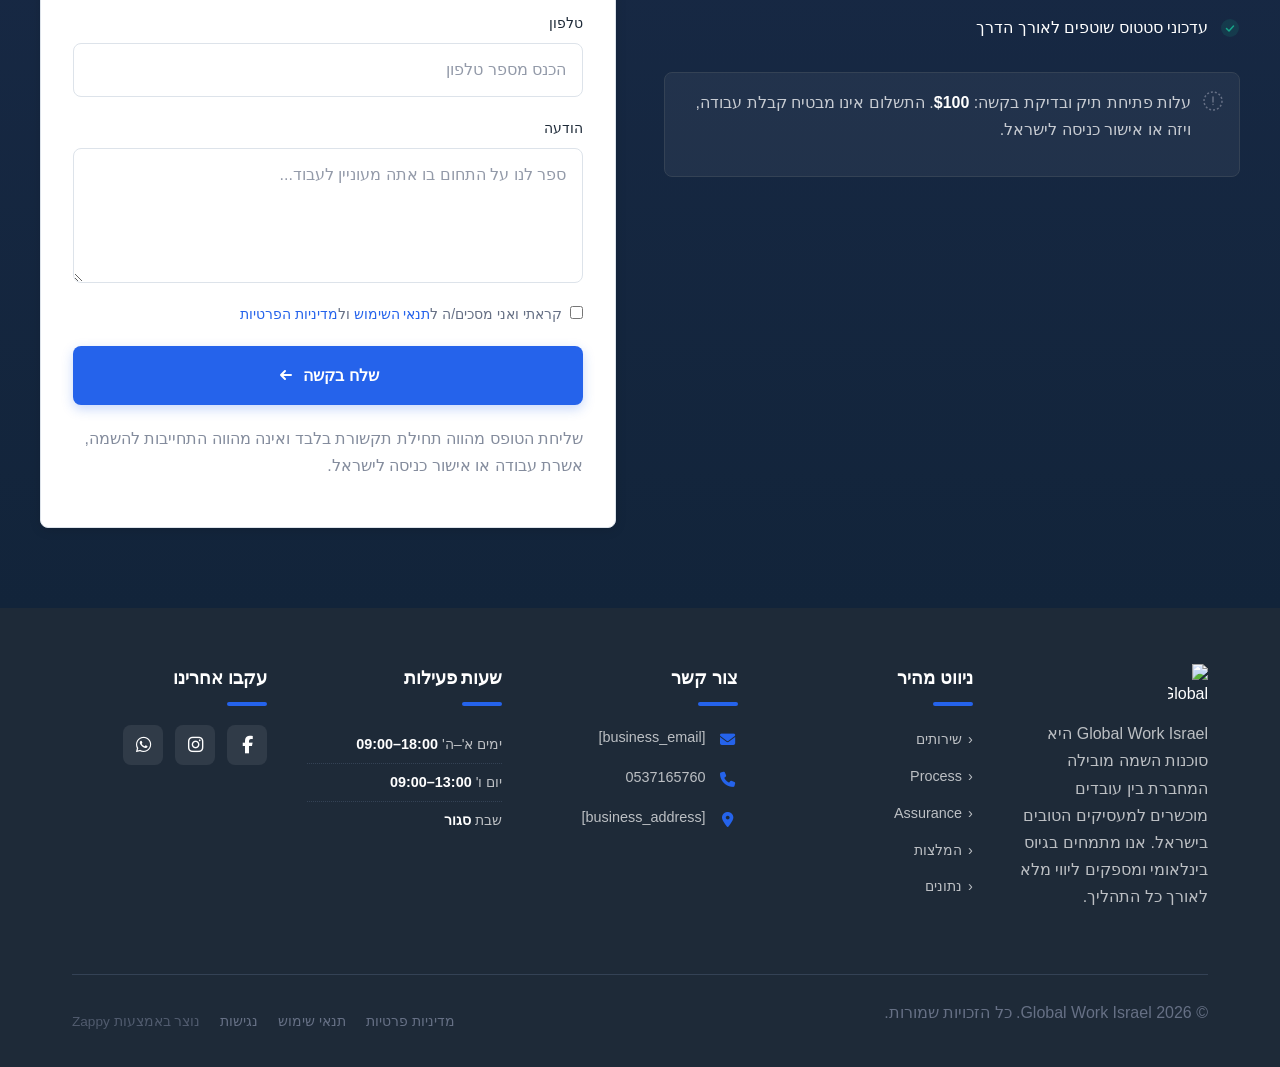
==== commit 23bf0a3a: "Background sync: Progressive GitHub Sync" ====
--- a/index.html
+++ b/index.html
@@ -226,7 +226,7 @@
     <meta name="twitter:card" content="summary_large_image">
     <meta name="twitter:title" content="מצאו עבודה בישראל בקלות — Global Work Israel">
     <meta name="twitter:description" content="סוכנות כוח אדם מקצועית לאזרחי אזרבייג'ן. התאמת משרות בתעשייה, ניקיון, בניין וסיעוד. שקיפות מלאה וליווי צמוד. דמי פתיחת תיק 100$ בלבד. התחילו עוד היום!">
-    <script type="application/ld+json">{"@context":"https://schema.org","@graph":[{"@type":"Organization","@id":"https://global-work-israel.zappy5.app#organization","name":"Global Work Israel","url":"https://global-work-israel.zappy5.app","description":"A professional labor recruitment and mediation service helping citizens of Azerbaijan apply for work opportunities in Israel across a wide range of industries including manufacturing, cleaning, hospitality, restaurants, warehousing, construction, agriculture, caregiving, and general services. The service charges a $100 file-opening fee that covers candidate profiling, document review, job matching, application preparation, and ongoing status updates. The brand emphasizes transparency, professionalism, and legal compliance, clearly disclaiming that the fee does not guarantee employment, visa approval, or entry to Israel.","contactPoint":[{"@type":"ContactPoint","contactType":"customer service","telephone":"0537175760"}]},{"@type":"WebSite","@id":"https://global-work-israel.zappy5.app#website","url":"https://global-work-israel.zappy5.app","name":"Global Work Israel","publisher":{"@id":"https://global-work-israel.zappy5.app#organization"}},{"@type":"ContactPage","@id":"https://global-work-israel.zappy5.app#contactpage","url":"https://global-work-israel.zappy5.app","name":"מצאו עבודה בישראל בקלות — Global Work Israel","mainEntity":{"@id":"https://global-work-israel.zappy5.app#organization"},"potentialAction":{"@type":"CommunicateAction","target":{"@type":"EntryPoint","urlTemplate":"https://global-work-israel.zappy5.app/api/email/contact-form","actionPlatform":["http/method=POST"],"contentType":"application/json"},"instrument":[{"@type":"PropertyValue","name":"name","propertyID":"text","valueRequired":true,"description":"הכנס שם מלא"},{"@type":"PropertyValue","name":"email","propertyID":"email","valueRequired":true,"description":"הכנס כתובת אימייל"},{"@type":"PropertyValue","name":"phone","propertyID":"tel","valueRequired":true,"description":"הכנס מספר טלפון"},{"@type":"PropertyValue","name":"message","propertyID":"textarea","valueRequired":true,"description":"ספר לנו על התחום בו אתה מעוניין לעבוד..."},{"@type":"PropertyValue","name":"privacy_consent","propertyID":"checkbox","valueRequired":true}]}}]}</script>
+    <script type="application/ld+json">{"@context":"https://schema.org","@graph":[{"@type":"Organization","@id":"https://global-work-israel.zappy5.app#organization","name":"Global Work Israel","url":"https://global-work-israel.zappy5.app","description":"A professional labor recruitment and mediation service helping citizens of Azerbaijan apply for work opportunities in Israel across a wide range of industries including manufacturing, cleaning, hospitality, restaurants, warehousing, construction, agriculture, caregiving, and general services. The service charges a $100 file-opening fee that covers candidate profiling, document review, job matching, application preparation, and ongoing status updates. The brand emphasizes transparency, professionalism, and legal compliance, clearly disclaiming that the fee does not guarantee employment, visa approval, or entry to Israel.","contactPoint":[{"@type":"ContactPoint","contactType":"customer service","telephone":"0537165760"}]},{"@type":"WebSite","@id":"https://global-work-israel.zappy5.app#website","url":"https://global-work-israel.zappy5.app","name":"Global Work Israel","publisher":{"@id":"https://global-work-israel.zappy5.app#organization"}},{"@type":"ContactPage","@id":"https://global-work-israel.zappy5.app#contactpage","url":"https://global-work-israel.zappy5.app","name":"מצאו עבודה בישראל בקלות — Global Work Israel","mainEntity":{"@id":"https://global-work-israel.zappy5.app#organization"},"potentialAction":{"@type":"CommunicateAction","target":{"@type":"EntryPoint","urlTemplate":"https://global-work-israel.zappy5.app/api/email/contact-form","actionPlatform":["http/method=POST"],"contentType":"application/json"},"instrument":[{"@type":"PropertyValue","name":"name","propertyID":"text","valueRequired":true,"description":"הכנס שם מלא"},{"@type":"PropertyValue","name":"email","propertyID":"email","valueRequired":true,"description":"הכנס כתובת אימייל"},{"@type":"PropertyValue","name":"phone","propertyID":"tel","valueRequired":true,"description":"הכנס מספר טלפון"},{"@type":"PropertyValue","name":"message","propertyID":"textarea","valueRequired":true,"description":"ספר לנו על התחום בו אתה מעוניין לעבוד..."},{"@type":"PropertyValue","name":"privacy_consent","propertyID":"checkbox","valueRequired":true}]}}]}</script>
     <meta property="og:type" content="website">
   <meta property="og:locale" content="he_IL">
   
@@ -363,7 +363,7 @@
     </svg>
   </button>
   
-  <button class="phone-header-btn" data-phone="0537175760" aria-label="Call">
+  <button class="phone-header-btn" data-phone="0537165760" aria-label="Call">
     <svg width="20" height="20" viewBox="0 0 24 24" fill="currentColor">
       <path d="M22 16.92v3a2 2 0 0 1-2.18 2 19.79 19.79 0 0 1-8.63-3.07 19.5 19.5 0 0 1-6-6 19.79 19.79 0 0 1-3.07-8.67A2 2 0 0 1 4.11 2h3a2 2 0 0 1 2 1.72 12.84 12.84 0 0 0 .7 2.81 2 2 0 0 1-.45 2.11L8.09 9.91a16 16 0 0 0 6 6l1.27-1.27a2 2 0 0 1 2.11-.45 12.84 12.84 0 0 0 2.81.7A2 2 0 0 1 22 16.92z"></path>
     </svg>
@@ -1522,7 +1522,7 @@
           </li>
           <li>
             <span class="contact-icon"><i class="fas fa-phone"></i></span>
-            <span class="contact-text"><a href="tel:0537175760">0537175760</a></span>
+            <span class="contact-text"><a href="tel:0537165760">0537165760</a></span>
           </li>
           <li><a href="/"><span class="contact-icon"><i class="fas fa-map-marker-alt"></i></span>
             <span class="contact-text">[business_address]</span></a></li>
@@ -1545,7 +1545,7 @@
         <div class="footer-social">
           <a href="#" aria-label="Facebook" data-zappy-social-placeholder="true"><i class="fab fa-facebook-f"></i></a>
           <a href="#" aria-label="Instagram" data-zappy-social-placeholder="true"><i class="fab fa-instagram"></i></a>
-          <a href="https://wa.me/972537175760" aria-label="WhatsApp" data-zappy-social-placeholder="true"><i class="fab fa-whatsapp"></i></a>
+          <a href="https://wa.me/972537165760" aria-label="WhatsApp" data-zappy-social-placeholder="true"><i class="fab fa-whatsapp"></i></a>
         </div>
       </div>
     </div>
@@ -1565,7 +1565,7 @@
   </div>
 </footer>
   
-  <a href="https://wa.me/972537175760" class="whatsapp-float" aria-label="WhatsApp">
+  <a href="https://wa.me/972537165760" class="whatsapp-float" aria-label="WhatsApp">
     <i class="fab fa-whatsapp"></i>
   </a>
   
